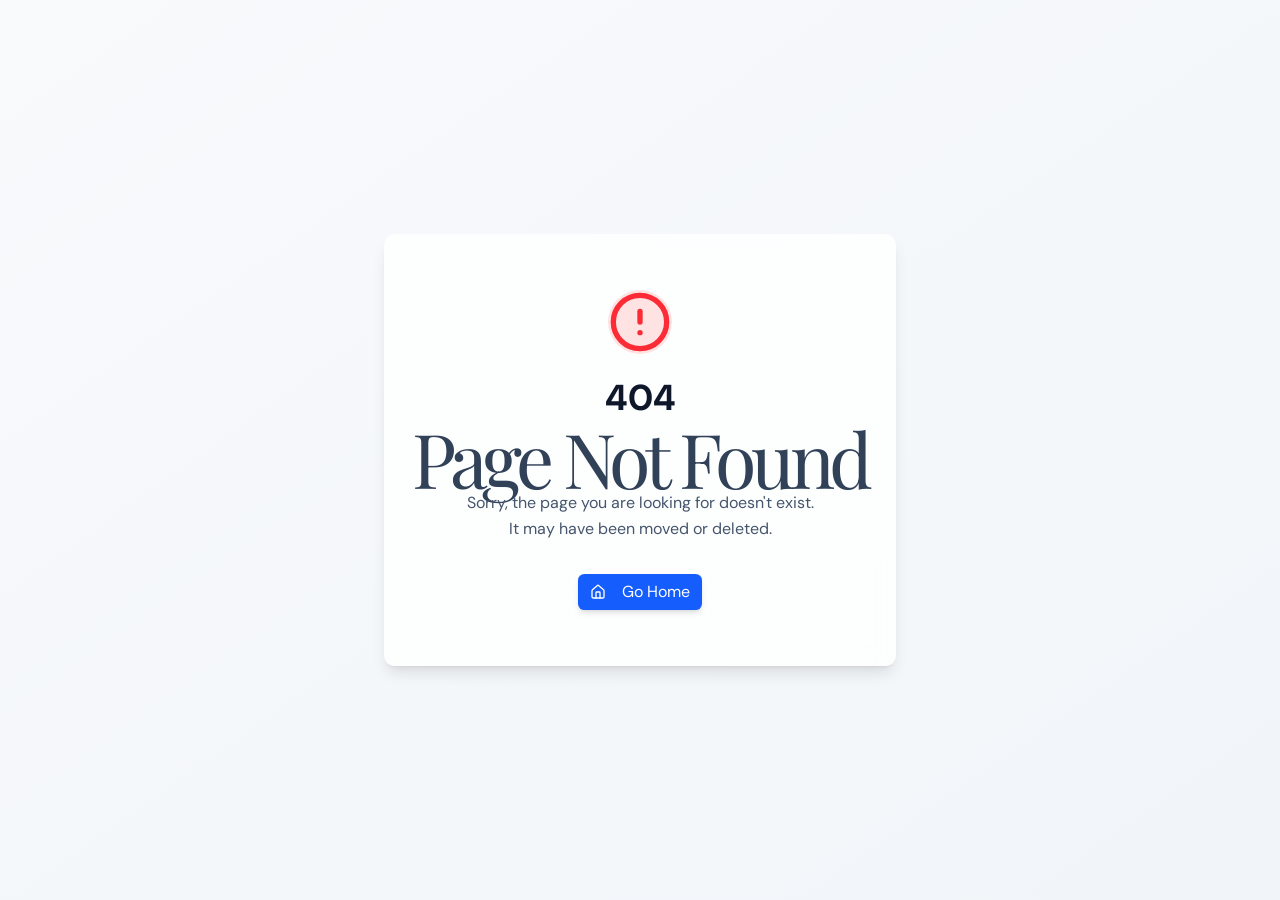
==== portfolio.html @ 012b9598 "Add files via upload" ====
<!doctype html>
<html lang="pl">
  <head>
    <meta charset="UTF-8" />
    <meta name="viewport" content="width=device-width, initial-scale=1.0, maximum-scale=1" />
    <meta name="theme-color" content="#241c25" />
    <meta name="description" content="Karolina Ceglarek — florystyka ślubna i wedding planning." />
    <title>Karolina Ceglarek — Florystyka &amp; Wedding Planning</title>
    <link rel="stylesheet" href="style.css" />
  </head>
  <body>
    <div id="root"></div>
    <script src="app.js"></script>
  </body>
</html>
---- style.css ----
@import"https://fonts.googleapis.com/css2?family=DM+Mono:wght@400;500&family=DM+Sans:opsz,wght@9..40,400;9..40,500;9..40,600&family=Inter:wght@300;400;500;600;700;800&family=Playfair+Display:ital,wght@0,400;0,500;0,600;1,400;1,500&display=swap";@layer components;/*! tailwindcss v4.1.14 | MIT License | https://tailwindcss.com */@layer properties{@supports (((-webkit-hyphens:none)) and (not (margin-trim:inline))) or ((-moz-orient:inline) and (not (color:rgb(from red r g b)))){*,:before,:after,::backdrop{--tw-translate-x:0;--tw-translate-y:0;--tw-translate-z:0;--tw-rotate-x:initial;--tw-rotate-y:initial;--tw-rotate-z:initial;--tw-skew-x:initial;--tw-skew-y:initial;--tw-border-style:solid;--tw-gradient-position:initial;--tw-gradient-from:#0000;--tw-gradient-via:#0000;--tw-gradient-to:#0000;--tw-gradient-stops:initial;--tw-gradient-via-stops:initial;--tw-gradient-from-position:0%;--tw-gradient-via-position:50%;--tw-gradient-to-position:100%;--tw-leading:initial;--tw-font-weight:initial;--tw-tracking:initial;--tw-ordinal:initial;--tw-slashed-zero:initial;--tw-numeric-figure:initial;--tw-numeric-spacing:initial;--tw-numeric-fraction:initial;--tw-shadow:0 0 #0000;--tw-shadow-color:initial;--tw-shadow-alpha:100%;--tw-inset-shadow:0 0 #0000;--tw-inset-shadow-color:initial;--tw-inset-shadow-alpha:100%;--tw-ring-color:initial;--tw-ring-shadow:0 0 #0000;--tw-inset-ring-color:initial;--tw-inset-ring-shadow:0 0 #0000;--tw-ring-inset:initial;--tw-ring-offset-width:0px;--tw-ring-offset-color:#fff;--tw-ring-offset-shadow:0 0 #0000;--tw-outline-style:solid;--tw-backdrop-blur:initial;--tw-backdrop-brightness:initial;--tw-backdrop-contrast:initial;--tw-backdrop-grayscale:initial;--tw-backdrop-hue-rotate:initial;--tw-backdrop-invert:initial;--tw-backdrop-opacity:initial;--tw-backdrop-saturate:initial;--tw-backdrop-sepia:initial;--tw-duration:initial;--tw-ease:initial;--tw-content:"";--tw-animation-delay:0s;--tw-animation-direction:normal;--tw-animation-duration:initial;--tw-animation-fill-mode:none;--tw-animation-iteration-count:1;--tw-enter-blur:0;--tw-enter-opacity:1;--tw-enter-rotate:0;--tw-enter-scale:1;--tw-enter-translate-x:0;--tw-enter-translate-y:0;--tw-exit-blur:0;--tw-exit-opacity:1;--tw-exit-rotate:0;--tw-exit-scale:1;--tw-exit-translate-x:0;--tw-exit-translate-y:0}}}@layer theme{:root,:host{--font-sans:ui-sans-serif,system-ui,sans-serif,"Apple Color Emoji","Segoe UI Emoji","Segoe UI Symbol","Noto Color Emoji";--font-mono:ui-monospace,SFMono-Regular,Menlo,Monaco,Consolas,"Liberation Mono","Courier New",monospace;--color-red-100:oklch(93.6% .032 17.717);--color-red-500:oklch(63.7% .237 25.331);--color-blue-600:oklch(54.6% .245 262.881);--color-blue-700:oklch(48.8% .243 264.376);--color-slate-50:oklch(98.4% .003 247.858);--color-slate-100:oklch(96.8% .007 247.896);--color-slate-600:oklch(44.6% .043 257.281);--color-slate-700:oklch(37.2% .044 257.287);--color-slate-900:oklch(20.8% .042 265.755);--color-black:#000;--color-white:#fff;--spacing:.25rem;--container-sm:24rem;--container-lg:32rem;--container-2xl:42rem;--text-xs:.75rem;--text-xs--line-height:calc(1/.75);--text-sm:.875rem;--text-sm--line-height:calc(1.25/.875);--text-base:1rem;--text-base--line-height: 1.5 ;--text-lg:1.125rem;--text-lg--line-height:calc(1.75/1.125);--text-xl:1.25rem;--text-xl--line-height:calc(1.75/1.25);--text-4xl:2.25rem;--text-4xl--line-height:calc(2.5/2.25);--font-weight-normal:400;--font-weight-medium:500;--font-weight-semibold:600;--font-weight-bold:700;--tracking-tight:-.025em;--tracking-widest:.1em;--leading-snug:1.375;--leading-normal:1.5;--leading-relaxed:1.625;--radius-xs:.125rem;--ease-in-out:cubic-bezier(.4,0,.2,1);--animate-spin:spin 1s linear infinite;--animate-pulse:pulse 2s cubic-bezier(.4,0,.6,1)infinite;--blur-sm:8px;--blur-2xl:40px;--aspect-video:16/9;--default-transition-duration:.15s;--default-transition-timing-function:cubic-bezier(.4,0,.2,1);--default-font-family:var(--font-sans);--default-mono-font-family:var(--font-mono);--color-border:var(--border)}}@layer base{*,:after,:before,::backdrop{box-sizing:border-box;border:0 solid;margin:0;padding:0}::file-selector-button{box-sizing:border-box;border:0 solid;margin:0;padding:0}html,:host{-webkit-text-size-adjust:100%;tab-size:4;line-height:1.5;font-family:var(--default-font-family,ui-sans-serif,system-ui,sans-serif,"Apple Color Emoji","Segoe UI Emoji","Segoe UI Symbol","Noto Color Emoji");font-feature-settings:var(--default-font-feature-settings,normal);font-variation-settings:var(--default-font-variation-settings,normal);-webkit-tap-highlight-color:transparent}hr{height:0;color:inherit;border-top-width:1px}abbr:where([title]){-webkit-text-decoration:underline dotted;text-decoration:underline dotted}h1,h2,h3,h4,h5,h6{font-size:inherit;font-weight:inherit}a{color:inherit;-webkit-text-decoration:inherit;text-decoration:inherit}b,strong{font-weight:bolder}code,kbd,samp,pre{font-family:var(--default-mono-font-family,ui-monospace,SFMono-Regular,Menlo,Monaco,Consolas,"Liberation Mono","Courier New",monospace);font-feature-settings:var(--default-mono-font-feature-settings,normal);font-variation-settings:var(--default-mono-font-variation-settings,normal);font-size:1em}small{font-size:80%}sub,sup{vertical-align:baseline;font-size:75%;line-height:0;position:relative}sub{bottom:-.25em}sup{top:-.5em}table{text-indent:0;border-color:inherit;border-collapse:collapse}:-moz-focusring{outline:auto}progress{vertical-align:baseline}summary{display:list-item}ol,ul,menu{list-style:none}img,svg,video,canvas,audio,iframe,embed,object{vertical-align:middle;display:block}img,video{max-width:100%;height:auto}button,input,select,optgroup,textarea{font:inherit;font-feature-settings:inherit;font-variation-settings:inherit;letter-spacing:inherit;color:inherit;opacity:1;background-color:#0000;border-radius:0}::file-selector-button{font:inherit;font-feature-settings:inherit;font-variation-settings:inherit;letter-spacing:inherit;color:inherit;opacity:1;background-color:#0000;border-radius:0}:where(select:is([multiple],[size])) optgroup{font-weight:bolder}:where(select:is([multiple],[size])) optgroup option{padding-inline-start:20px}::file-selector-button{margin-inline-end:4px}::placeholder{opacity:1}@supports (not ((-webkit-appearance:-apple-pay-button))) or (contain-intrinsic-size:1px){::placeholder{color:currentColor}@supports (color:color-mix(in lab,red,red)){::placeholder{color:color-mix(in oklab,currentcolor 50%,transparent)}}}textarea{resize:vertical}::-webkit-search-decoration{-webkit-appearance:none}::-webkit-date-and-time-value{min-height:1lh;text-align:inherit}::-webkit-datetime-edit{display:inline-flex}::-webkit-datetime-edit-fields-wrapper{padding:0}::-webkit-datetime-edit{padding-block:0}::-webkit-datetime-edit-year-field{padding-block:0}::-webkit-datetime-edit-month-field{padding-block:0}::-webkit-datetime-edit-day-field{padding-block:0}::-webkit-datetime-edit-hour-field{padding-block:0}::-webkit-datetime-edit-minute-field{padding-block:0}::-webkit-datetime-edit-second-field{padding-block:0}::-webkit-datetime-edit-millisecond-field{padding-block:0}::-webkit-datetime-edit-meridiem-field{padding-block:0}::-webkit-calendar-picker-indicator{line-height:1}:-moz-ui-invalid{box-shadow:none}button,input:where([type=button],[type=reset],[type=submit]){appearance:button}::file-selector-button{appearance:button}::-webkit-inner-spin-button{height:auto}::-webkit-outer-spin-button{height:auto}[hidden]:where(:not([hidden=until-found])){display:none!important}}@layer utilities{.\@container\/card-header{container:card-header/inline-size}.\@container\/field-group{container:field-group/inline-size}.pointer-events-none{pointer-events:none}.invisible{visibility:hidden}.visible{visibility:visible}.sr-only{clip-path:inset(50%);white-space:nowrap;border-width:0;width:1px;height:1px;margin:-1px;padding:0;position:absolute;overflow:hidden}.absolute{position:absolute}.fixed{position:fixed}.relative{position:relative}.static{position:static}.inset-0{inset:calc(var(--spacing)*0)}.inset-x-0{inset-inline:calc(var(--spacing)*0)}.inset-y-0{inset-block:calc(var(--spacing)*0)}.-top-12{top:calc(var(--spacing)*-12)}.top-0{top:calc(var(--spacing)*0)}.top-1\.5{top:calc(var(--spacing)*1.5)}.top-1\/2{top:50%}.top-3\.5{top:calc(var(--spacing)*3.5)}.top-4{top:calc(var(--spacing)*4)}.top-\[1px\]{top:1px}.top-\[50\%\]{top:50%}.top-\[60\%\]{top:60%}.top-full{top:100%}.-right-12{right:calc(var(--spacing)*-12)}.right-0{right:calc(var(--spacing)*0)}.right-1{right:calc(var(--spacing)*1)}.right-2{right:calc(var(--spacing)*2)}.right-3{right:calc(var(--spacing)*3)}.right-4{right:calc(var(--spacing)*4)}.-bottom-12{bottom:calc(var(--spacing)*-12)}.bottom-0{bottom:calc(var(--spacing)*0)}.-left-12{left:calc(var(--spacing)*-12)}.left-0{left:calc(var(--spacing)*0)}.left-1\/2{left:50%}.left-2{left:calc(var(--spacing)*2)}.left-\[50\%\]{left:50%}.isolate{isolation:isolate}.z-10{z-index:10}.z-20{z-index:20}.z-50{z-index:50}.z-\[1\]{z-index:1}.order-first{order:-9999}.order-last{order:9999}.col-start-2{grid-column-start:2}.row-span-2{grid-row:span 2/span 2}.row-start-1{grid-row-start:1}.container{width:100%}@media (min-width:40rem){.container{max-width:40rem}}@media (min-width:48rem){.container{max-width:48rem}}@media (min-width:64rem){.container{max-width:64rem}}@media (min-width:80rem){.container{max-width:80rem}}@media (min-width:96rem){.container{max-width:96rem}}.\!m-0{margin:calc(var(--spacing)*0)!important}.-mx-1{margin-inline:calc(var(--spacing)*-1)}.mx-2{margin-inline:calc(var(--spacing)*2)}.mx-3\.5{margin-inline:calc(var(--spacing)*3.5)}.mx-4{margin-inline:calc(var(--spacing)*4)}.mx-auto{margin-inline:auto}.-my-2{margin-block:calc(var(--spacing)*-2)}.my-0{margin-block:calc(var(--spacing)*0)}.my-0\.5{margin-block:calc(var(--spacing)*.5)}.my-1{margin-block:calc(var(--spacing)*1)}.-mt-4{margin-top:calc(var(--spacing)*-4)}.mt-1\.5{margin-top:calc(var(--spacing)*1.5)}.mt-2{margin-top:calc(var(--spacing)*2)}.mt-4{margin-top:calc(var(--spacing)*4)}.mt-auto{margin-top:auto}.mr-2{margin-right:calc(var(--spacing)*2)}.mb-2{margin-bottom:calc(var(--spacing)*2)}.mb-3{margin-bottom:calc(var(--spacing)*3)}.mb-4{margin-bottom:calc(var(--spacing)*4)}.mb-6{margin-bottom:calc(var(--spacing)*6)}.mb-8{margin-bottom:calc(var(--spacing)*8)}.-ml-4{margin-left:calc(var(--spacing)*-4)}.ml-1{margin-left:calc(var(--spacing)*1)}.ml-4{margin-left:calc(var(--spacing)*4)}.ml-auto{margin-left:auto}.line-clamp-1{-webkit-line-clamp:1;-webkit-box-orient:vertical;display:-webkit-box;overflow:hidden}.line-clamp-2{-webkit-line-clamp:2;-webkit-box-orient:vertical;display:-webkit-box;overflow:hidden}.block{display:block}.flex{display:flex}.grid{display:grid}.hidden{display:none}.inline-flex{display:inline-flex}.table{display:table}.table-caption{display:table-caption}.table-cell{display:table-cell}.table-row{display:table-row}.field-sizing-content{field-sizing:content}.aspect-square{aspect-ratio:1}.aspect-video{aspect-ratio:var(--aspect-video)}.size-\(--cell-size\){width:var(--cell-size);height:var(--cell-size)}.size-2{width:calc(var(--spacing)*2);height:calc(var(--spacing)*2)}.size-2\.5{width:calc(var(--spacing)*2.5);height:calc(var(--spacing)*2.5)}.size-3{width:calc(var(--spacing)*3);height:calc(var(--spacing)*3)}.size-3\.5{width:calc(var(--spacing)*3.5);height:calc(var(--spacing)*3.5)}.size-4{width:calc(var(--spacing)*4);height:calc(var(--spacing)*4)}.size-6{width:calc(var(--spacing)*6);height:calc(var(--spacing)*6)}.size-7{width:calc(var(--spacing)*7);height:calc(var(--spacing)*7)}.size-8{width:calc(var(--spacing)*8);height:calc(var(--spacing)*8)}.size-9{width:calc(var(--spacing)*9);height:calc(var(--spacing)*9)}.size-10{width:calc(var(--spacing)*10);height:calc(var(--spacing)*10)}.size-auto{width:auto;height:auto}.size-full{width:100%;height:100%}.h-\(--cell-size\){height:var(--cell-size)}.h-1\.5{height:calc(var(--spacing)*1.5)}.h-2{height:calc(var(--spacing)*2)}.h-2\.5{height:calc(var(--spacing)*2.5)}.h-4{height:calc(var(--spacing)*4)}.h-5{height:calc(var(--spacing)*5)}.h-6{height:calc(var(--spacing)*6)}.h-7{height:calc(var(--spacing)*7)}.h-8{height:calc(var(--spacing)*8)}.h-9{height:calc(var(--spacing)*9)}.h-10{height:calc(var(--spacing)*10)}.h-12{height:calc(var(--spacing)*12)}.h-16{height:calc(var(--spacing)*16)}.h-\[1\.15rem\]{height:1.15rem}.h-\[500px\]{height:500px}.h-\[calc\(100\%-1px\)\]{height:calc(100% - 1px)}.h-\[var\(--radix-navigation-menu-viewport-height\)\]{height:var(--radix-navigation-menu-viewport-height)}.h-\[var\(--radix-select-trigger-height\)\]{height:var(--radix-select-trigger-height)}.h-auto{height:auto}.h-full{height:100%}.h-px{height:1px}.h-svh{height:100svh}.max-h-\(--radix-context-menu-content-available-height\){max-height:var(--radix-context-menu-content-available-height)}.max-h-\(--radix-dropdown-menu-content-available-height\){max-height:var(--radix-dropdown-menu-content-available-height)}.max-h-\(--radix-select-content-available-height\){max-height:var(--radix-select-content-available-height)}.max-h-\[300px\]{max-height:300px}.min-h-0{min-height:calc(var(--spacing)*0)}.min-h-4{min-height:calc(var(--spacing)*4)}.min-h-16{min-height:calc(var(--spacing)*16)}.min-h-screen{min-height:100vh}.min-h-svh{min-height:100svh}.w-\(--cell-size\){width:var(--cell-size)}.w-\(--sidebar-width\){width:var(--sidebar-width)}.w-0{width:calc(var(--spacing)*0)}.w-1{width:calc(var(--spacing)*1)}.w-2{width:calc(var(--spacing)*2)}.w-2\.5{width:calc(var(--spacing)*2.5)}.w-3{width:calc(var(--spacing)*3)}.w-3\/4{width:75%}.w-4{width:calc(var(--spacing)*4)}.w-5{width:calc(var(--spacing)*5)}.w-8{width:calc(var(--spacing)*8)}.w-9{width:calc(var(--spacing)*9)}.w-10{width:calc(var(--spacing)*10)}.w-16{width:calc(var(--spacing)*16)}.w-64{width:calc(var(--spacing)*64)}.w-72{width:calc(var(--spacing)*72)}.w-\[100px\]{width:100px}.w-\[400px\]{width:400px}.w-auto{width:auto}.w-fit{width:fit-content}.w-full{width:100%}.w-max{width:max-content}.w-px{width:1px}.max-w-\(--skeleton-width\){max-width:var(--skeleton-width)}.max-w-2xl{max-width:var(--container-2xl)}.max-w-\[calc\(100\%-2rem\)\]{max-width:calc(100% - 2rem)}.max-w-lg{max-width:var(--container-lg)}.max-w-max{max-width:max-content}.max-w-sm{max-width:var(--container-sm)}.min-w-\(--cell-size\){min-width:var(--cell-size)}.min-w-0{min-width:calc(var(--spacing)*0)}.min-w-5{min-width:calc(var(--spacing)*5)}.min-w-8{min-width:calc(var(--spacing)*8)}.min-w-9{min-width:calc(var(--spacing)*9)}.min-w-10{min-width:calc(var(--spacing)*10)}.min-w-\[8rem\]{min-width:8rem}.min-w-\[12rem\]{min-width:12rem}.min-w-\[var\(--radix-select-trigger-width\)\]{min-width:var(--radix-select-trigger-width)}.flex-1{flex:1}.flex-shrink-0,.shrink-0{flex-shrink:0}.grow{flex-grow:1}.grow-0{flex-grow:0}.basis-full{flex-basis:100%}.caption-bottom{caption-side:bottom}.border-collapse{border-collapse:collapse}.origin-\(--radix-context-menu-content-transform-origin\){transform-origin:var(--radix-context-menu-content-transform-origin)}.origin-\(--radix-dropdown-menu-content-transform-origin\){transform-origin:var(--radix-dropdown-menu-content-transform-origin)}.origin-\(--radix-hover-card-content-transform-origin\){transform-origin:var(--radix-hover-card-content-transform-origin)}.origin-\(--radix-menubar-content-transform-origin\){transform-origin:var(--radix-menubar-content-transform-origin)}.origin-\(--radix-popover-content-transform-origin\){transform-origin:var(--radix-popover-content-transform-origin)}.origin-\(--radix-select-content-transform-origin\){transform-origin:var(--radix-select-content-transform-origin)}.origin-\(--radix-tooltip-content-transform-origin\){transform-origin:var(--radix-tooltip-content-transform-origin)}.-translate-x-1\/2{--tw-translate-x: -50% ;translate:var(--tw-translate-x)var(--tw-translate-y)}.-translate-x-px{--tw-translate-x:-1px;translate:var(--tw-translate-x)var(--tw-translate-y)}.translate-x-\[-50\%\]{--tw-translate-x:-50%;translate:var(--tw-translate-x)var(--tw-translate-y)}.translate-x-px{--tw-translate-x:1px;translate:var(--tw-translate-x)var(--tw-translate-y)}.-translate-y-1\/2{--tw-translate-y: -50% ;translate:var(--tw-translate-x)var(--tw-translate-y)}.translate-y-0\.5{--tw-translate-y:calc(var(--spacing)*.5);translate:var(--tw-translate-x)var(--tw-translate-y)}.translate-y-\[-50\%\]{--tw-translate-y:-50%;translate:var(--tw-translate-x)var(--tw-translate-y)}.translate-y-\[calc\(-50\%_-_2px\)\]{--tw-translate-y: calc(-50% - 2px) ;translate:var(--tw-translate-x)var(--tw-translate-y)}.rotate-45{rotate:45deg}.rotate-90{rotate:90deg}.transform{transform:var(--tw-rotate-x,)var(--tw-rotate-y,)var(--tw-rotate-z,)var(--tw-skew-x,)var(--tw-skew-y,)}.animate-caret-blink{animation:1.25s ease-out infinite caret-blink}.animate-in{animation:enter var(--tw-animation-duration,var(--tw-duration,.15s))var(--tw-ease,ease)var(--tw-animation-delay,0s)var(--tw-animation-iteration-count,1)var(--tw-animation-direction,normal)var(--tw-animation-fill-mode,none)}.animate-pulse{animation:var(--animate-pulse)}.animate-spin{animation:var(--animate-spin)}.cursor-default{cursor:default}.cursor-pointer{cursor:pointer}.cursor-text{cursor:text}.touch-none{touch-action:none}.resize-none{resize:none}.scroll-my-1{scroll-margin-block:calc(var(--spacing)*1)}.scroll-py-1{scroll-padding-block:calc(var(--spacing)*1)}.list-disc{list-style-type:disc}.list-none{list-style-type:none}.auto-rows-min{grid-auto-rows:min-content}.grid-cols-\[0_1fr\]{grid-template-columns:0 1fr}.grid-rows-\[auto_auto\]{grid-template-rows:auto auto}.flex-col{flex-direction:column}.flex-col-reverse{flex-direction:column-reverse}.flex-row{flex-direction:row}.flex-wrap{flex-wrap:wrap}.items-center{align-items:center}.items-end{align-items:flex-end}.items-start{align-items:flex-start}.items-stretch{align-items:stretch}.justify-between{justify-content:space-between}.justify-center{justify-content:center}.justify-start{justify-content:flex-start}.justify-items-start{justify-items:start}.gap-0{gap:calc(var(--spacing)*0)}.gap-0\.5{gap:calc(var(--spacing)*.5)}.gap-1{gap:calc(var(--spacing)*1)}.gap-1\.5{gap:calc(var(--spacing)*1.5)}.gap-2{gap:calc(var(--spacing)*2)}.gap-2\.5{gap:calc(var(--spacing)*2.5)}.gap-3{gap:calc(var(--spacing)*3)}.gap-4{gap:calc(var(--spacing)*4)}.gap-6{gap:calc(var(--spacing)*6)}.gap-7{gap:calc(var(--spacing)*7)}.gap-y-0\.5{row-gap:calc(var(--spacing)*.5)}.self-start{align-self:flex-start}.self-stretch{align-self:stretch}.justify-self-end{justify-self:flex-end}.truncate{text-overflow:ellipsis;white-space:nowrap;overflow:hidden}.overflow-auto{overflow:auto}.overflow-hidden{overflow:hidden}.overflow-x-auto{overflow-x:auto}.overflow-x-hidden{overflow-x:hidden}.overflow-y-auto{overflow-y:auto}.rounded{border-radius:.25rem}.rounded-\[2px\]{border-radius:2px}.rounded-\[4px\]{border-radius:4px}.rounded-\[10px\]{border-radius:10px}.rounded-\[20px\]{border-radius:20px}.rounded-\[calc\(var\(--radius\)-5px\)\]{border-radius:calc(var(--radius) - 5px)}.rounded-\[inherit\]{border-radius:inherit}.rounded-full{border-radius:3.40282e38px}.rounded-lg{border-radius:var(--radius)}.rounded-md{border-radius:calc(var(--radius) - 2px)}.rounded-none{border-radius:0}.rounded-sm{border-radius:calc(var(--radius) - 4px)}.rounded-xl{border-radius:calc(var(--radius) + 4px)}.rounded-xs{border-radius:var(--radius-xs)}.rounded-l-md{border-top-left-radius:calc(var(--radius) - 2px);border-bottom-left-radius:calc(var(--radius) - 2px)}.rounded-tl-sm{border-top-left-radius:calc(var(--radius) - 4px)}.rounded-r-md{border-top-right-radius:calc(var(--radius) - 2px);border-bottom-right-radius:calc(var(--radius) - 2px)}.border{border-style:var(--tw-border-style);border-width:1px}.border-0{border-style:var(--tw-border-style);border-width:0}.border-\[1\.5px\]{border-style:var(--tw-border-style);border-width:1.5px}.border-y{border-block-style:var(--tw-border-style);border-block-width:1px}.border-t{border-top-style:var(--tw-border-style);border-top-width:1px}.border-r{border-right-style:var(--tw-border-style);border-right-width:1px}.border-b{border-bottom-style:var(--tw-border-style);border-bottom-width:1px}.border-l{border-left-style:var(--tw-border-style);border-left-width:1px}.border-dashed{--tw-border-style:dashed;border-style:dashed}.border-\(--color-border\){border-color:var(--color-border)}.border-\[rgba\(0\,0\,0\,0\.08\)\]{border-color:#00000014}.border-border,.border-border\/50{border-color:var(--border)}@supports (color:color-mix(in lab,red,red)){.border-border\/50{border-color:color-mix(in oklab,var(--border)50%,transparent)}}.border-input{border-color:var(--input)}.border-primary{border-color:var(--primary)}.border-transparent{border-color:#0000}.border-t-transparent{border-top-color:#0000}.border-l-transparent{border-left-color:#0000}.bg-\(--color-bg\){background-color:var(--color-bg)}.bg-\[\#1a1a19\]{background-color:#1a1a19}.bg-\[\#f8f8f7\]{background-color:#f8f8f7}.bg-accent{background-color:var(--accent)}.bg-background{background-color:var(--background)}.bg-black\/50{background-color:#00000080}@supports (color:color-mix(in lab,red,red)){.bg-black\/50{background-color:color-mix(in oklab,var(--color-black)50%,transparent)}}.bg-blue-600{background-color:var(--color-blue-600)}.bg-border{background-color:var(--border)}.bg-card{background-color:var(--card)}.bg-destructive{background-color:var(--destructive)}.bg-foreground{background-color:var(--foreground)}.bg-input{background-color:var(--input)}.bg-muted,.bg-muted\/50{background-color:var(--muted)}@supports (color:color-mix(in lab,red,red)){.bg-muted\/50{background-color:color-mix(in oklab,var(--muted)50%,transparent)}}.bg-popover{background-color:var(--popover)}.bg-primary,.bg-primary\/20{background-color:var(--primary)}@supports (color:color-mix(in lab,red,red)){.bg-primary\/20{background-color:color-mix(in oklab,var(--primary)20%,transparent)}}.bg-red-100{background-color:var(--color-red-100)}.bg-secondary{background-color:var(--secondary)}.bg-transparent{background-color:#0000}.bg-white{background-color:var(--color-white)}.bg-white\/80{background-color:#fffc}@supports (color:color-mix(in lab,red,red)){.bg-white\/80{background-color:color-mix(in oklab,var(--color-white)80%,transparent)}}.bg-gradient-to-br{--tw-gradient-position:to bottom right in oklab;background-image:linear-gradient(var(--tw-gradient-stops))}.from-slate-50{--tw-gradient-from:var(--color-slate-50);--tw-gradient-stops:var(--tw-gradient-via-stops,var(--tw-gradient-position),var(--tw-gradient-from)var(--tw-gradient-from-position),var(--tw-gradient-to)var(--tw-gradient-to-position))}.to-slate-100{--tw-gradient-to:var(--color-slate-100);--tw-gradient-stops:var(--tw-gradient-via-stops,var(--tw-gradient-position),var(--tw-gradient-from)var(--tw-gradient-from-position),var(--tw-gradient-to)var(--tw-gradient-to-position))}.fill-current{fill:currentColor}.fill-foreground{fill:var(--foreground)}.fill-primary{fill:var(--primary)}.p-0{padding:calc(var(--spacing)*0)}.p-1{padding:calc(var(--spacing)*1)}.p-2{padding:calc(var(--spacing)*2)}.p-3{padding:calc(var(--spacing)*3)}.p-4{padding:calc(var(--spacing)*4)}.p-5{padding:calc(var(--spacing)*5)}.p-6{padding:calc(var(--spacing)*6)}.p-8{padding:calc(var(--spacing)*8)}.p-\[3px\]{padding:3px}.p-px{padding:1px}.px-\(--cell-size\){padding-inline:var(--cell-size)}.px-1{padding-inline:calc(var(--spacing)*1)}.px-1\.5{padding-inline:calc(var(--spacing)*1.5)}.px-2{padding-inline:calc(var(--spacing)*2)}.px-2\.5{padding-inline:calc(var(--spacing)*2.5)}.px-3{padding-inline:calc(var(--spacing)*3)}.px-4{padding-inline:calc(var(--spacing)*4)}.px-5{padding-inline:calc(var(--spacing)*5)}.px-6{padding-inline:calc(var(--spacing)*6)}.py-0\.5{padding-block:calc(var(--spacing)*.5)}.py-1{padding-block:calc(var(--spacing)*1)}.py-1\.5{padding-block:calc(var(--spacing)*1.5)}.py-2{padding-block:calc(var(--spacing)*2)}.py-2\.5{padding-block:calc(var(--spacing)*2.5)}.py-3{padding-block:calc(var(--spacing)*3)}.py-4{padding-block:calc(var(--spacing)*4)}.py-5{padding-block:calc(var(--spacing)*5)}.py-6{padding-block:calc(var(--spacing)*6)}.pt-0{padding-top:calc(var(--spacing)*0)}.pt-3{padding-top:calc(var(--spacing)*3)}.pt-4{padding-top:calc(var(--spacing)*4)}.pt-8{padding-top:calc(var(--spacing)*8)}.pt-12{padding-top:calc(var(--spacing)*12)}.pr-1{padding-right:calc(var(--spacing)*1)}.pr-2{padding-right:calc(var(--spacing)*2)}.pr-2\.5{padding-right:calc(var(--spacing)*2.5)}.pr-3{padding-right:calc(var(--spacing)*3)}.pr-8{padding-right:calc(var(--spacing)*8)}.pb-3{padding-bottom:calc(var(--spacing)*3)}.pb-4{padding-bottom:calc(var(--spacing)*4)}.pb-8{padding-bottom:calc(var(--spacing)*8)}.pl-2{padding-left:calc(var(--spacing)*2)}.pl-3{padding-left:calc(var(--spacing)*3)}.pl-4{padding-left:calc(var(--spacing)*4)}.pl-8{padding-left:calc(var(--spacing)*8)}.text-center{text-align:center}.text-left{text-align:left}.align-middle{vertical-align:middle}.font-mono{font-family:var(--font-mono)}.font-sans{font-family:var(--font-sans)}.text-4xl{font-size:var(--text-4xl);line-height:var(--tw-leading,var(--text-4xl--line-height))}.text-base{font-size:var(--text-base);line-height:var(--tw-leading,var(--text-base--line-height))}.text-lg{font-size:var(--text-lg);line-height:var(--tw-leading,var(--text-lg--line-height))}.text-sm{font-size:var(--text-sm);line-height:var(--tw-leading,var(--text-sm--line-height))}.text-sm\/relaxed{font-size:var(--text-sm);line-height:var(--leading-relaxed)}.text-xl{font-size:var(--text-xl);line-height:var(--tw-leading,var(--text-xl--line-height))}.text-xs{font-size:var(--text-xs);line-height:var(--tw-leading,var(--text-xs--line-height))}.text-\[0\.8rem\]{font-size:.8rem}.leading-5{--tw-leading:calc(var(--spacing)*5);line-height:calc(var(--spacing)*5)}.leading-\[26px\]{--tw-leading:26px;line-height:26px}.leading-none{--tw-leading:1;line-height:1}.leading-normal{--tw-leading:var(--leading-normal);line-height:var(--leading-normal)}.leading-relaxed{--tw-leading:var(--leading-relaxed);line-height:var(--leading-relaxed)}.leading-snug{--tw-leading:var(--leading-snug);line-height:var(--leading-snug)}.font-bold{--tw-font-weight:var(--font-weight-bold);font-weight:var(--font-weight-bold)}.font-medium{--tw-font-weight:var(--font-weight-medium);font-weight:var(--font-weight-medium)}.font-normal{--tw-font-weight:var(--font-weight-normal);font-weight:var(--font-weight-normal)}.font-semibold{--tw-font-weight:var(--font-weight-semibold);font-weight:var(--font-weight-semibold)}.tracking-\[-0\.44px\]{--tw-tracking:-.44px;letter-spacing:-.44px}.tracking-\[-0\.154px\]{--tw-tracking:-.154px;letter-spacing:-.154px}.tracking-tight{--tw-tracking:var(--tracking-tight);letter-spacing:var(--tracking-tight)}.tracking-widest{--tw-tracking:var(--tracking-widest);letter-spacing:var(--tracking-widest)}.text-balance{text-wrap:balance}.break-words{overflow-wrap:break-word}.whitespace-break-spaces{white-space:break-spaces}.whitespace-nowrap{white-space:nowrap}.text-\[\#34322d\]{color:#34322d}.text-\[\#858481\]{color:#858481}.text-accent-foreground{color:var(--accent-foreground)}.text-background{color:var(--background)}.text-card-foreground{color:var(--card-foreground)}.text-current{color:currentColor}.text-destructive{color:var(--destructive)}.text-foreground{color:var(--foreground)}.text-muted-foreground{color:var(--muted-foreground)}.text-popover-foreground{color:var(--popover-foreground)}.text-primary{color:var(--primary)}.text-primary-foreground{color:var(--primary-foreground)}.text-red-500{color:var(--color-red-500)}.text-secondary-foreground{color:var(--secondary-foreground)}.text-slate-600{color:var(--color-slate-600)}.text-slate-700{color:var(--color-slate-700)}.text-slate-900{color:var(--color-slate-900)}.text-white{color:var(--color-white)}.tabular-nums{--tw-numeric-spacing:tabular-nums;font-variant-numeric:var(--tw-ordinal,)var(--tw-slashed-zero,)var(--tw-numeric-figure,)var(--tw-numeric-spacing,)var(--tw-numeric-fraction,)}.underline-offset-4{text-underline-offset:4px}.opacity-0{opacity:0}.opacity-50{opacity:.5}.opacity-70{opacity:.7}.shadow{--tw-shadow:0 1px 3px 0 var(--tw-shadow-color,#0000001a),0 1px 2px -1px var(--tw-shadow-color,#0000001a);box-shadow:var(--tw-inset-shadow),var(--tw-inset-ring-shadow),var(--tw-ring-offset-shadow),var(--tw-ring-shadow),var(--tw-shadow)}.shadow-\[0_0_0_1px_hsl\(var\(--sidebar-border\)\)\]{--tw-shadow:0 0 0 1px var(--tw-shadow-color,hsl(var(--sidebar-border)));box-shadow:var(--tw-inset-shadow),var(--tw-inset-ring-shadow),var(--tw-ring-offset-shadow),var(--tw-ring-shadow),var(--tw-shadow)}.shadow-\[0px_4px_11px_0px_rgba\(0\,0\,0\,0\.08\)\]{--tw-shadow:0px 4px 11px 0px var(--tw-shadow-color,#00000014);box-shadow:var(--tw-inset-shadow),var(--tw-inset-ring-shadow),var(--tw-ring-offset-shadow),var(--tw-ring-shadow),var(--tw-shadow)}.shadow-lg{--tw-shadow:0 10px 15px -3px var(--tw-shadow-color,#0000001a),0 4px 6px -4px var(--tw-shadow-color,#0000001a);box-shadow:var(--tw-inset-shadow),var(--tw-inset-ring-shadow),var(--tw-ring-offset-shadow),var(--tw-ring-shadow),var(--tw-shadow)}.shadow-md{--tw-shadow:0 4px 6px -1px var(--tw-shadow-color,#0000001a),0 2px 4px -2px var(--tw-shadow-color,#0000001a);box-shadow:var(--tw-inset-shadow),var(--tw-inset-ring-shadow),var(--tw-ring-offset-shadow),var(--tw-ring-shadow),var(--tw-shadow)}.shadow-none{--tw-shadow:0 0 #0000;box-shadow:var(--tw-inset-shadow),var(--tw-inset-ring-shadow),var(--tw-ring-offset-shadow),var(--tw-ring-shadow),var(--tw-shadow)}.shadow-sm{--tw-shadow:0 1px 3px 0 var(--tw-shadow-color,#0000001a),0 1px 2px -1px var(--tw-shadow-color,#0000001a);box-shadow:var(--tw-inset-shadow),var(--tw-inset-ring-shadow),var(--tw-ring-offset-shadow),var(--tw-ring-shadow),var(--tw-shadow)}.shadow-xl{--tw-shadow:0 20px 25px -5px var(--tw-shadow-color,#0000001a),0 8px 10px -6px var(--tw-shadow-color,#0000001a);box-shadow:var(--tw-inset-shadow),var(--tw-inset-ring-shadow),var(--tw-ring-offset-shadow),var(--tw-ring-shadow),var(--tw-shadow)}.shadow-xs{--tw-shadow:0 1px 2px 0 var(--tw-shadow-color,#0000000d);box-shadow:var(--tw-inset-shadow),var(--tw-inset-ring-shadow),var(--tw-ring-offset-shadow),var(--tw-ring-shadow),var(--tw-shadow)}.ring-0{--tw-ring-shadow:var(--tw-ring-inset,)0 0 0 calc(0px + var(--tw-ring-offset-width))var(--tw-ring-color,currentcolor);box-shadow:var(--tw-inset-shadow),var(--tw-inset-ring-shadow),var(--tw-ring-offset-shadow),var(--tw-ring-shadow),var(--tw-shadow)}.ring-ring\/50{--tw-ring-color:var(--ring)}@supports (color:color-mix(in lab,red,red)){.ring-ring\/50{--tw-ring-color:color-mix(in oklab,var(--ring)50%,transparent)}}.ring-offset-background{--tw-ring-offset-color:var(--background)}.outline-hidden{--tw-outline-style:none;outline-style:none}@media (forced-colors:active){.outline-hidden{outline-offset:2px;outline:2px solid #0000}}.outline{outline-style:var(--tw-outline-style);outline-width:1px}.backdrop-blur-2xl{--tw-backdrop-blur:blur(var(--blur-2xl));-webkit-backdrop-filter:var(--tw-backdrop-blur,)var(--tw-backdrop-brightness,)var(--tw-backdrop-contrast,)var(--tw-backdrop-grayscale,)var(--tw-backdrop-hue-rotate,)var(--tw-backdrop-invert,)var(--tw-backdrop-opacity,)var(--tw-backdrop-saturate,)var(--tw-backdrop-sepia,);backdrop-filter:var(--tw-backdrop-blur,)var(--tw-backdrop-brightness,)var(--tw-backdrop-contrast,)var(--tw-backdrop-grayscale,)var(--tw-backdrop-hue-rotate,)var(--tw-backdrop-invert,)var(--tw-backdrop-opacity,)var(--tw-backdrop-saturate,)var(--tw-backdrop-sepia,)}.backdrop-blur-sm{--tw-backdrop-blur:blur(var(--blur-sm));-webkit-backdrop-filter:var(--tw-backdrop-blur,)var(--tw-backdrop-brightness,)var(--tw-backdrop-contrast,)var(--tw-backdrop-grayscale,)var(--tw-backdrop-hue-rotate,)var(--tw-backdrop-invert,)var(--tw-backdrop-opacity,)var(--tw-backdrop-saturate,)var(--tw-backdrop-sepia,);backdrop-filter:var(--tw-backdrop-blur,)var(--tw-backdrop-brightness,)var(--tw-backdrop-contrast,)var(--tw-backdrop-grayscale,)var(--tw-backdrop-hue-rotate,)var(--tw-backdrop-invert,)var(--tw-backdrop-opacity,)var(--tw-backdrop-saturate,)var(--tw-backdrop-sepia,)}.transition{transition-property:color,background-color,border-color,outline-color,text-decoration-color,fill,stroke,--tw-gradient-from,--tw-gradient-via,--tw-gradient-to,opacity,box-shadow,transform,translate,scale,rotate,filter,-webkit-backdrop-filter,backdrop-filter,display,content-visibility,overlay,pointer-events;transition-timing-function:var(--tw-ease,var(--default-transition-timing-function));transition-duration:var(--tw-duration,var(--default-transition-duration))}.transition-\[color\,box-shadow\]{transition-property:color,box-shadow;transition-timing-function:var(--tw-ease,var(--default-transition-timing-function));transition-duration:var(--tw-duration,var(--default-transition-duration))}.transition-\[left\,right\,width\]{transition-property:left,right,width;transition-timing-function:var(--tw-ease,var(--default-transition-timing-function));transition-duration:var(--tw-duration,var(--default-transition-duration))}.transition-\[margin\,opacity\]{transition-property:margin,opacity;transition-timing-function:var(--tw-ease,var(--default-transition-timing-function));transition-duration:var(--tw-duration,var(--default-transition-duration))}.transition-\[width\,height\,padding\]{transition-property:width,height,padding;transition-timing-function:var(--tw-ease,var(--default-transition-timing-function));transition-duration:var(--tw-duration,var(--default-transition-duration))}.transition-\[width\]{transition-property:width;transition-timing-function:var(--tw-ease,var(--default-transition-timing-function));transition-duration:var(--tw-duration,var(--default-transition-duration))}.transition-all{transition-property:all;transition-timing-function:var(--tw-ease,var(--default-transition-timing-function));transition-duration:var(--tw-duration,var(--default-transition-duration))}.transition-colors{transition-property:color,background-color,border-color,outline-color,text-decoration-color,fill,stroke,--tw-gradient-from,--tw-gradient-via,--tw-gradient-to;transition-timing-function:var(--tw-ease,var(--default-transition-timing-function));transition-duration:var(--tw-duration,var(--default-transition-duration))}.transition-opacity{transition-property:opacity;transition-timing-function:var(--tw-ease,var(--default-transition-timing-function));transition-duration:var(--tw-duration,var(--default-transition-duration))}.transition-shadow{transition-property:box-shadow;transition-timing-function:var(--tw-ease,var(--default-transition-timing-function));transition-duration:var(--tw-duration,var(--default-transition-duration))}.transition-transform{transition-property:transform,translate,scale,rotate;transition-timing-function:var(--tw-ease,var(--default-transition-timing-function));transition-duration:var(--tw-duration,var(--default-transition-duration))}.transition-none{transition-property:none}.duration-100{--tw-duration:.1s;transition-duration:.1s}.duration-200{--tw-duration:.2s;transition-duration:.2s}.duration-300{--tw-duration:.3s;transition-duration:.3s}.duration-1000{--tw-duration:1s;transition-duration:1s}.ease-in-out{--tw-ease:var(--ease-in-out);transition-timing-function:var(--ease-in-out)}.ease-linear{--tw-ease:linear;transition-timing-function:linear}.fade-in-0{--tw-enter-opacity:0}.outline-none{--tw-outline-style:none;outline-style:none}.select-none{-webkit-user-select:none;user-select:none}.zoom-in-95{--tw-enter-scale:.95}.\[--cell-size\:--spacing\(8\)\]{--cell-size:calc(var(--spacing)*8)}.group-focus-within\/menu-item\:opacity-100:is(:where(.group\/menu-item):focus-within *){opacity:1}@media (hover:hover){.group-hover\/menu-item\:opacity-100:is(:where(.group\/menu-item):hover *){opacity:1}}.group-has-data-\[sidebar\=menu-action\]\/menu-item\:pr-8:is(:where(.group\/menu-item):has([data-sidebar=menu-action]) *){padding-right:calc(var(--spacing)*8)}.group-has-\[\[data-orientation\=horizontal\]\]\/field\:text-balance:is(:where(.group\/field):has([data-orientation=horizontal]) *){text-wrap:balance}.group-has-\[\[data-slot\=item-description\]\]\/item\:translate-y-0\.5:is(:where(.group\/item):has([data-slot=item-description]) *){--tw-translate-y:calc(var(--spacing)*.5);translate:var(--tw-translate-x)var(--tw-translate-y)}.group-has-\[\[data-slot\=item-description\]\]\/item\:self-start:is(:where(.group\/item):has([data-slot=item-description]) *){align-self:flex-start}.group-has-\[\>input\]\/input-group\:pt-2\.5:is(:where(.group\/input-group):has(>input) *){padding-top:calc(var(--spacing)*2.5)}.group-has-\[\>input\]\/input-group\:pb-2\.5:is(:where(.group\/input-group):has(>input) *){padding-bottom:calc(var(--spacing)*2.5)}.group-data-\[collapsible\=icon\]\:-mt-8:is(:where(.group)[data-collapsible=icon] *){margin-top:calc(var(--spacing)*-8)}.group-data-\[collapsible\=icon\]\:hidden:is(:where(.group)[data-collapsible=icon] *){display:none}.group-data-\[collapsible\=icon\]\:size-8\!:is(:where(.group)[data-collapsible=icon] *){width:calc(var(--spacing)*8)!important;height:calc(var(--spacing)*8)!important}.group-data-\[collapsible\=icon\]\:w-\(--sidebar-width-icon\):is(:where(.group)[data-collapsible=icon] *){width:var(--sidebar-width-icon)}.group-data-\[collapsible\=icon\]\:w-\[calc\(var\(--sidebar-width-icon\)\+\(--spacing\(4\)\)\)\]:is(:where(.group)[data-collapsible=icon] *){width:calc(var(--sidebar-width-icon) + (calc(var(--spacing)*4)))}.group-data-\[collapsible\=icon\]\:w-\[calc\(var\(--sidebar-width-icon\)\+\(--spacing\(4\)\)\+2px\)\]:is(:where(.group)[data-collapsible=icon] *){width:calc(var(--sidebar-width-icon) + (calc(var(--spacing)*4)) + 2px)}.group-data-\[collapsible\=icon\]\:overflow-hidden:is(:where(.group)[data-collapsible=icon] *){overflow:hidden}.group-data-\[collapsible\=icon\]\:p-0\!:is(:where(.group)[data-collapsible=icon] *){padding:calc(var(--spacing)*0)!important}.group-data-\[collapsible\=icon\]\:p-2\!:is(:where(.group)[data-collapsible=icon] *){padding:calc(var(--spacing)*2)!important}.group-data-\[collapsible\=icon\]\:opacity-0:is(:where(.group)[data-collapsible=icon] *){opacity:0}.group-data-\[collapsible\=offcanvas\]\:right-\[calc\(var\(--sidebar-width\)\*-1\)\]:is(:where(.group)[data-collapsible=offcanvas] *){right:calc(var(--sidebar-width)*-1)}.group-data-\[collapsible\=offcanvas\]\:left-\[calc\(var\(--sidebar-width\)\*-1\)\]:is(:where(.group)[data-collapsible=offcanvas] *){left:calc(var(--sidebar-width)*-1)}.group-data-\[collapsible\=offcanvas\]\:w-0:is(:where(.group)[data-collapsible=offcanvas] *){width:calc(var(--spacing)*0)}.group-data-\[collapsible\=offcanvas\]\:translate-x-0:is(:where(.group)[data-collapsible=offcanvas] *){--tw-translate-x:calc(var(--spacing)*0);translate:var(--tw-translate-x)var(--tw-translate-y)}.group-data-\[disabled\=true\]\:pointer-events-none:is(:where(.group)[data-disabled=true] *){pointer-events:none}.group-data-\[disabled\=true\]\:opacity-50:is(:where(.group)[data-disabled=true] *),.group-data-\[disabled\=true\]\/field\:opacity-50:is(:where(.group\/field)[data-disabled=true] *),.group-data-\[disabled\=true\]\/input-group\:opacity-50:is(:where(.group\/input-group)[data-disabled=true] *){opacity:.5}.group-data-\[focused\=true\]\/day\:relative:is(:where(.group\/day)[data-focused=true] *){position:relative}.group-data-\[focused\=true\]\/day\:z-10:is(:where(.group\/day)[data-focused=true] *){z-index:10}.group-data-\[focused\=true\]\/day\:border-ring:is(:where(.group\/day)[data-focused=true] *){border-color:var(--ring)}.group-data-\[focused\=true\]\/day\:ring-\[3px\]:is(:where(.group\/day)[data-focused=true] *){--tw-ring-shadow:var(--tw-ring-inset,)0 0 0 calc(3px + var(--tw-ring-offset-width))var(--tw-ring-color,currentcolor);box-shadow:var(--tw-inset-shadow),var(--tw-inset-ring-shadow),var(--tw-ring-offset-shadow),var(--tw-ring-shadow),var(--tw-shadow)}.group-data-\[focused\=true\]\/day\:ring-ring\/50:is(:where(.group\/day)[data-focused=true] *){--tw-ring-color:var(--ring)}@supports (color:color-mix(in lab,red,red)){.group-data-\[focused\=true\]\/day\:ring-ring\/50:is(:where(.group\/day)[data-focused=true] *){--tw-ring-color:color-mix(in oklab,var(--ring)50%,transparent)}}.group-data-\[side\=left\]\:-right-4:is(:where(.group)[data-side=left] *){right:calc(var(--spacing)*-4)}.group-data-\[side\=left\]\:border-r:is(:where(.group)[data-side=left] *){border-right-style:var(--tw-border-style);border-right-width:1px}.group-data-\[side\=right\]\:left-0:is(:where(.group)[data-side=right] *){left:calc(var(--spacing)*0)}.group-data-\[side\=right\]\:rotate-180:is(:where(.group)[data-side=right] *){rotate:180deg}.group-data-\[side\=right\]\:border-l:is(:where(.group)[data-side=right] *){border-left-style:var(--tw-border-style);border-left-width:1px}.group-data-\[state\=open\]\:rotate-180:is(:where(.group)[data-state=open] *){rotate:180deg}.group-data-\[variant\=floating\]\:rounded-lg:is(:where(.group)[data-variant=floating] *){border-radius:var(--radius)}.group-data-\[variant\=floating\]\:border:is(:where(.group)[data-variant=floating] *){border-style:var(--tw-border-style);border-width:1px}.group-data-\[variant\=floating\]\:shadow-sm:is(:where(.group)[data-variant=floating] *){--tw-shadow:0 1px 3px 0 var(--tw-shadow-color,#0000001a),0 1px 2px -1px var(--tw-shadow-color,#0000001a);box-shadow:var(--tw-inset-shadow),var(--tw-inset-ring-shadow),var(--tw-ring-offset-shadow),var(--tw-ring-shadow),var(--tw-shadow)}.group-data-\[variant\=outline\]\/field-group\:-mb-2:is(:where(.group\/field-group)[data-variant=outline] *){margin-bottom:calc(var(--spacing)*-2)}.group-data-\[vaul-drawer-direction\=bottom\]\/drawer-content\:block:is(:where(.group\/drawer-content)[data-vaul-drawer-direction=bottom] *){display:block}.group-data-\[vaul-drawer-direction\=bottom\]\/drawer-content\:text-center:is(:where(.group\/drawer-content)[data-vaul-drawer-direction=bottom] *),.group-data-\[vaul-drawer-direction\=top\]\/drawer-content\:text-center:is(:where(.group\/drawer-content)[data-vaul-drawer-direction=top] *){text-align:center}.group-data-\[viewport\=false\]\/navigation-menu\:top-full:is(:where(.group\/navigation-menu)[data-viewport=false] *){top:100%}.group-data-\[viewport\=false\]\/navigation-menu\:mt-1\.5:is(:where(.group\/navigation-menu)[data-viewport=false] *){margin-top:calc(var(--spacing)*1.5)}.group-data-\[viewport\=false\]\/navigation-menu\:overflow-hidden:is(:where(.group\/navigation-menu)[data-viewport=false] *){overflow:hidden}.group-data-\[viewport\=false\]\/navigation-menu\:rounded-md:is(:where(.group\/navigation-menu)[data-viewport=false] *){border-radius:calc(var(--radius) - 2px)}.group-data-\[viewport\=false\]\/navigation-menu\:border:is(:where(.group\/navigation-menu)[data-viewport=false] *){border-style:var(--tw-border-style);border-width:1px}.group-data-\[viewport\=false\]\/navigation-menu\:bg-popover:is(:where(.group\/navigation-menu)[data-viewport=false] *){background-color:var(--popover)}.group-data-\[viewport\=false\]\/navigation-menu\:text-popover-foreground:is(:where(.group\/navigation-menu)[data-viewport=false] *){color:var(--popover-foreground)}.group-data-\[viewport\=false\]\/navigation-menu\:shadow:is(:where(.group\/navigation-menu)[data-viewport=false] *){--tw-shadow:0 1px 3px 0 var(--tw-shadow-color,#0000001a),0 1px 2px -1px var(--tw-shadow-color,#0000001a);box-shadow:var(--tw-inset-shadow),var(--tw-inset-ring-shadow),var(--tw-ring-offset-shadow),var(--tw-ring-shadow),var(--tw-shadow)}.group-data-\[viewport\=false\]\/navigation-menu\:duration-200:is(:where(.group\/navigation-menu)[data-viewport=false] *){--tw-duration:.2s;transition-duration:.2s}.peer-disabled\:cursor-not-allowed:is(:where(.peer):disabled~*){cursor:not-allowed}.peer-disabled\:opacity-50:is(:where(.peer):disabled~*){opacity:.5}.peer-data-\[size\=default\]\/menu-button\:top-1\.5:is(:where(.peer\/menu-button)[data-size=default]~*){top:calc(var(--spacing)*1.5)}.peer-data-\[size\=lg\]\/menu-button\:top-2\.5:is(:where(.peer\/menu-button)[data-size=lg]~*){top:calc(var(--spacing)*2.5)}.peer-data-\[size\=sm\]\/menu-button\:top-1:is(:where(.peer\/menu-button)[data-size=sm]~*){top:calc(var(--spacing)*1)}.selection\:bg-primary ::selection{background-color:var(--primary)}.selection\:bg-primary::selection{background-color:var(--primary)}.selection\:text-primary-foreground ::selection{color:var(--primary-foreground)}.selection\:text-primary-foreground::selection{color:var(--primary-foreground)}.file\:inline-flex::file-selector-button{display:inline-flex}.file\:h-7::file-selector-button{height:calc(var(--spacing)*7)}.file\:border-0::file-selector-button{border-style:var(--tw-border-style);border-width:0}.file\:bg-transparent::file-selector-button{background-color:#0000}.file\:text-sm::file-selector-button{font-size:var(--text-sm);line-height:var(--tw-leading,var(--text-sm--line-height))}.file\:font-medium::file-selector-button{--tw-font-weight:var(--font-weight-medium);font-weight:var(--font-weight-medium)}.file\:text-foreground::file-selector-button{color:var(--foreground)}.placeholder\:text-muted-foreground::placeholder{color:var(--muted-foreground)}.after\:absolute:after{content:var(--tw-content);position:absolute}.after\:-inset-2:after{content:var(--tw-content);inset:calc(var(--spacing)*-2)}.after\:inset-y-0:after{content:var(--tw-content);inset-block:calc(var(--spacing)*0)}.after\:left-1\/2:after{content:var(--tw-content);left:50%}.after\:w-1:after{content:var(--tw-content);width:calc(var(--spacing)*1)}.after\:w-\[2px\]:after{content:var(--tw-content);width:2px}.after\:-translate-x-1\/2:after{content:var(--tw-content);--tw-translate-x: -50% ;translate:var(--tw-translate-x)var(--tw-translate-y)}.group-data-\[collapsible\=offcanvas\]\:after\:left-full:is(:where(.group)[data-collapsible=offcanvas] *):after{content:var(--tw-content);left:100%}.first\:rounded-l-md:first-child{border-top-left-radius:calc(var(--radius) - 2px);border-bottom-left-radius:calc(var(--radius) - 2px)}.first\:border-l:first-child{border-left-style:var(--tw-border-style);border-left-width:1px}.last\:mt-0:last-child{margin-top:calc(var(--spacing)*0)}.last\:rounded-r-md:last-child{border-top-right-radius:calc(var(--radius) - 2px);border-bottom-right-radius:calc(var(--radius) - 2px)}.last\:border-b-0:last-child{border-bottom-style:var(--tw-border-style);border-bottom-width:0}@media (hover:hover){.hover\:bg-\[\#1a1a19\]\/90:hover{background-color:#1a1a19e6}.hover\:bg-accent:hover{background-color:var(--accent)}.hover\:bg-blue-700:hover{background-color:var(--color-blue-700)}.hover\:bg-destructive\/90:hover{background-color:var(--destructive)}@supports (color:color-mix(in lab,red,red)){.hover\:bg-destructive\/90:hover{background-color:color-mix(in oklab,var(--destructive)90%,transparent)}}.hover\:bg-muted:hover,.hover\:bg-muted\/50:hover{background-color:var(--muted)}@supports (color:color-mix(in lab,red,red)){.hover\:bg-muted\/50:hover{background-color:color-mix(in oklab,var(--muted)50%,transparent)}}.hover\:bg-primary\/90:hover{background-color:var(--primary)}@supports (color:color-mix(in lab,red,red)){.hover\:bg-primary\/90:hover{background-color:color-mix(in oklab,var(--primary)90%,transparent)}}.hover\:bg-secondary\/80:hover{background-color:var(--secondary)}@supports (color:color-mix(in lab,red,red)){.hover\:bg-secondary\/80:hover{background-color:color-mix(in oklab,var(--secondary)80%,transparent)}}.hover\:text-accent-foreground:hover{color:var(--accent-foreground)}.hover\:text-foreground:hover{color:var(--foreground)}.hover\:text-muted-foreground:hover{color:var(--muted-foreground)}.hover\:underline:hover{text-decoration-line:underline}.hover\:opacity-90:hover{opacity:.9}.hover\:opacity-100:hover{opacity:1}.hover\:shadow-\[0_0_0_1px_hsl\(var\(--sidebar-accent\)\)\]:hover{--tw-shadow:0 0 0 1px var(--tw-shadow-color,hsl(var(--sidebar-accent)));box-shadow:var(--tw-inset-shadow),var(--tw-inset-ring-shadow),var(--tw-ring-offset-shadow),var(--tw-ring-shadow),var(--tw-shadow)}.hover\:shadow-lg:hover{--tw-shadow:0 10px 15px -3px var(--tw-shadow-color,#0000001a),0 4px 6px -4px var(--tw-shadow-color,#0000001a);box-shadow:var(--tw-inset-shadow),var(--tw-inset-ring-shadow),var(--tw-ring-offset-shadow),var(--tw-ring-shadow),var(--tw-shadow)}.hover\:ring-4:hover{--tw-ring-shadow:var(--tw-ring-inset,)0 0 0 calc(4px + var(--tw-ring-offset-width))var(--tw-ring-color,currentcolor);box-shadow:var(--tw-inset-shadow),var(--tw-inset-ring-shadow),var(--tw-ring-offset-shadow),var(--tw-ring-shadow),var(--tw-shadow)}}.focus\:z-10:focus{z-index:10}.focus\:bg-accent:focus{background-color:var(--accent)}.focus\:text-accent-foreground:focus{color:var(--accent-foreground)}.focus\:ring-2:focus{--tw-ring-shadow:var(--tw-ring-inset,)0 0 0 calc(2px + var(--tw-ring-offset-width))var(--tw-ring-color,currentcolor);box-shadow:var(--tw-inset-shadow),var(--tw-inset-ring-shadow),var(--tw-ring-offset-shadow),var(--tw-ring-shadow),var(--tw-shadow)}.focus\:ring-ring:focus{--tw-ring-color:var(--ring)}.focus\:ring-offset-2:focus{--tw-ring-offset-width:2px;--tw-ring-offset-shadow:var(--tw-ring-inset,)0 0 0 var(--tw-ring-offset-width)var(--tw-ring-offset-color)}.focus\:outline-hidden:focus{--tw-outline-style:none;outline-style:none}@media (forced-colors:active){.focus\:outline-hidden:focus{outline-offset:2px;outline:2px solid #0000}}.focus-visible\:z-10:focus-visible{z-index:10}.focus-visible\:border-ring:focus-visible{border-color:var(--ring)}.focus-visible\:ring-0:focus-visible{--tw-ring-shadow:var(--tw-ring-inset,)0 0 0 calc(0px + var(--tw-ring-offset-width))var(--tw-ring-color,currentcolor);box-shadow:var(--tw-inset-shadow),var(--tw-inset-ring-shadow),var(--tw-ring-offset-shadow),var(--tw-ring-shadow),var(--tw-shadow)}.focus-visible\:ring-1:focus-visible{--tw-ring-shadow:var(--tw-ring-inset,)0 0 0 calc(1px + var(--tw-ring-offset-width))var(--tw-ring-color,currentcolor);box-shadow:var(--tw-inset-shadow),var(--tw-inset-ring-shadow),var(--tw-ring-offset-shadow),var(--tw-ring-shadow),var(--tw-shadow)}.focus-visible\:ring-2:focus-visible{--tw-ring-shadow:var(--tw-ring-inset,)0 0 0 calc(2px + var(--tw-ring-offset-width))var(--tw-ring-color,currentcolor);box-shadow:var(--tw-inset-shadow),var(--tw-inset-ring-shadow),var(--tw-ring-offset-shadow),var(--tw-ring-shadow),var(--tw-shadow)}.focus-visible\:ring-4:focus-visible{--tw-ring-shadow:var(--tw-ring-inset,)0 0 0 calc(4px + var(--tw-ring-offset-width))var(--tw-ring-color,currentcolor);box-shadow:var(--tw-inset-shadow),var(--tw-inset-ring-shadow),var(--tw-ring-offset-shadow),var(--tw-ring-shadow),var(--tw-shadow)}.focus-visible\:ring-\[3px\]:focus-visible{--tw-ring-shadow:var(--tw-ring-inset,)0 0 0 calc(3px + var(--tw-ring-offset-width))var(--tw-ring-color,currentcolor);box-shadow:var(--tw-inset-shadow),var(--tw-inset-ring-shadow),var(--tw-ring-offset-shadow),var(--tw-ring-shadow),var(--tw-shadow)}.focus-visible\:ring-destructive\/20:focus-visible{--tw-ring-color:var(--destructive)}@supports (color:color-mix(in lab,red,red)){.focus-visible\:ring-destructive\/20:focus-visible{--tw-ring-color:color-mix(in oklab,var(--destructive)20%,transparent)}}.focus-visible\:ring-ring:focus-visible,.focus-visible\:ring-ring\/50:focus-visible{--tw-ring-color:var(--ring)}@supports (color:color-mix(in lab,red,red)){.focus-visible\:ring-ring\/50:focus-visible{--tw-ring-color:color-mix(in oklab,var(--ring)50%,transparent)}}.focus-visible\:ring-offset-1:focus-visible{--tw-ring-offset-width:1px;--tw-ring-offset-shadow:var(--tw-ring-inset,)0 0 0 var(--tw-ring-offset-width)var(--tw-ring-offset-color)}.focus-visible\:outline-hidden:focus-visible{--tw-outline-style:none;outline-style:none}@media (forced-colors:active){.focus-visible\:outline-hidden:focus-visible{outline-offset:2px;outline:2px solid #0000}}.focus-visible\:outline-1:focus-visible{outline-style:var(--tw-outline-style);outline-width:1px}.focus-visible\:outline-ring:focus-visible{outline-color:var(--ring)}.disabled\:pointer-events-none:disabled{pointer-events:none}.disabled\:cursor-not-allowed:disabled{cursor:not-allowed}.disabled\:opacity-50:disabled{opacity:.5}:where([data-side=left]) .in-data-\[side\=left\]\:cursor-w-resize{cursor:w-resize}:where([data-side=right]) .in-data-\[side\=right\]\:cursor-e-resize{cursor:e-resize}.has-focus\:border-ring:has(:focus){border-color:var(--ring)}.has-focus\:ring-\[3px\]:has(:focus){--tw-ring-shadow:var(--tw-ring-inset,)0 0 0 calc(3px + var(--tw-ring-offset-width))var(--tw-ring-color,currentcolor);box-shadow:var(--tw-inset-shadow),var(--tw-inset-ring-shadow),var(--tw-ring-offset-shadow),var(--tw-ring-shadow),var(--tw-shadow)}.has-focus\:ring-ring\/50:has(:focus){--tw-ring-color:var(--ring)}@supports (color:color-mix(in lab,red,red)){.has-focus\:ring-ring\/50:has(:focus){--tw-ring-color:color-mix(in oklab,var(--ring)50%,transparent)}}.has-disabled\:opacity-50:has(:disabled){opacity:.5}.has-data-\[slot\=card-action\]\:grid-cols-\[1fr_auto\]:has([data-slot=card-action]){grid-template-columns:1fr auto}.has-data-\[state\=checked\]\:border-primary:has([data-state=checked]){border-color:var(--primary)}.has-data-\[state\=checked\]\:bg-primary\/5:has([data-state=checked]){background-color:var(--primary)}@supports (color:color-mix(in lab,red,red)){.has-data-\[state\=checked\]\:bg-primary\/5:has([data-state=checked]){background-color:color-mix(in oklab,var(--primary)5%,transparent)}}.has-\[\[data-slot\=input-group-control\]\:focus-visible\]\:border-ring:has([data-slot=input-group-control]:focus-visible){border-color:var(--ring)}.has-\[\[data-slot\=input-group-control\]\:focus-visible\]\:ring-\[3px\]:has([data-slot=input-group-control]:focus-visible){--tw-ring-shadow:var(--tw-ring-inset,)0 0 0 calc(3px + var(--tw-ring-offset-width))var(--tw-ring-color,currentcolor);box-shadow:var(--tw-inset-shadow),var(--tw-inset-ring-shadow),var(--tw-ring-offset-shadow),var(--tw-ring-shadow),var(--tw-shadow)}.has-\[\[data-slot\=input-group-control\]\:focus-visible\]\:ring-ring\/50:has([data-slot=input-group-control]:focus-visible){--tw-ring-color:var(--ring)}@supports (color:color-mix(in lab,red,red)){.has-\[\[data-slot\=input-group-control\]\:focus-visible\]\:ring-ring\/50:has([data-slot=input-group-control]:focus-visible){--tw-ring-color:color-mix(in oklab,var(--ring)50%,transparent)}}.has-\[\[data-slot\]\[aria-invalid\=true\]\]\:border-destructive:has([data-slot][aria-invalid=true]){border-color:var(--destructive)}.has-\[\[data-slot\]\[aria-invalid\=true\]\]\:ring-destructive\/20:has([data-slot][aria-invalid=true]){--tw-ring-color:var(--destructive)}@supports (color:color-mix(in lab,red,red)){.has-\[\[data-slot\]\[aria-invalid\=true\]\]\:ring-destructive\/20:has([data-slot][aria-invalid=true]){--tw-ring-color:color-mix(in oklab,var(--destructive)20%,transparent)}}.has-\[\>\[data-align\=block-end\]\]\:h-auto:has(>[data-align=block-end]){height:auto}.has-\[\>\[data-align\=block-end\]\]\:flex-col:has(>[data-align=block-end]){flex-direction:column}.has-\[\>\[data-align\=block-start\]\]\:h-auto:has(>[data-align=block-start]){height:auto}.has-\[\>\[data-align\=block-start\]\]\:flex-col:has(>[data-align=block-start]){flex-direction:column}.has-\[\>\[data-slot\=button-group\]\]\:gap-2:has(>[data-slot=button-group]){gap:calc(var(--spacing)*2)}.has-\[\>\[data-slot\=checkbox-group\]\]\:gap-3:has(>[data-slot=checkbox-group]){gap:calc(var(--spacing)*3)}.has-\[\>\[data-slot\=field-content\]\]\:items-start:has(>[data-slot=field-content]){align-items:flex-start}.has-\[\>\[data-slot\=field\]\]\:w-full:has(>[data-slot=field]){width:100%}.has-\[\>\[data-slot\=field\]\]\:flex-col:has(>[data-slot=field]){flex-direction:column}.has-\[\>\[data-slot\=field\]\]\:rounded-md:has(>[data-slot=field]){border-radius:calc(var(--radius) - 2px)}.has-\[\>\[data-slot\=field\]\]\:border:has(>[data-slot=field]){border-style:var(--tw-border-style);border-width:1px}.has-\[\>\[data-slot\=radio-group\]\]\:gap-3:has(>[data-slot=radio-group]){gap:calc(var(--spacing)*3)}.has-\[\>button\]\:mr-\[-0\.45rem\]:has(>button){margin-right:-.45rem}.has-\[\>button\]\:ml-\[-0\.45rem\]:has(>button){margin-left:-.45rem}.has-\[\>kbd\]\:mr-\[-0\.35rem\]:has(>kbd){margin-right:-.35rem}.has-\[\>kbd\]\:ml-\[-0\.35rem\]:has(>kbd){margin-left:-.35rem}.has-\[\>svg\]\:grid-cols-\[calc\(var\(--spacing\)\*4\)_1fr\]:has(>svg){grid-template-columns:calc(var(--spacing)*4)1fr}.has-\[\>svg\]\:gap-x-3:has(>svg){column-gap:calc(var(--spacing)*3)}.has-\[\>svg\]\:p-0:has(>svg){padding:calc(var(--spacing)*0)}.has-\[\>svg\]\:px-2:has(>svg){padding-inline:calc(var(--spacing)*2)}.has-\[\>svg\]\:px-2\.5:has(>svg){padding-inline:calc(var(--spacing)*2.5)}.has-\[\>svg\]\:px-3:has(>svg){padding-inline:calc(var(--spacing)*3)}.has-\[\>svg\]\:px-4:has(>svg){padding-inline:calc(var(--spacing)*4)}.has-\[\>textarea\]\:h-auto:has(>textarea){height:auto}.aria-disabled\:pointer-events-none[aria-disabled=true]{pointer-events:none}.aria-disabled\:opacity-50[aria-disabled=true]{opacity:.5}.aria-invalid\:border-destructive[aria-invalid=true]{border-color:var(--destructive)}.aria-invalid\:ring-destructive\/20[aria-invalid=true]{--tw-ring-color:var(--destructive)}@supports (color:color-mix(in lab,red,red)){.aria-invalid\:ring-destructive\/20[aria-invalid=true]{--tw-ring-color:color-mix(in oklab,var(--destructive)20%,transparent)}}.aria-selected\:text-muted-foreground[aria-selected=true]{color:var(--muted-foreground)}.data-\[active\=true\]\:z-10[data-active=true]{z-index:10}.data-\[active\=true\]\:border-ring[data-active=true]{border-color:var(--ring)}.data-\[active\=true\]\:bg-accent\/50[data-active=true]{background-color:var(--accent)}@supports (color:color-mix(in lab,red,red)){.data-\[active\=true\]\:bg-accent\/50[data-active=true]{background-color:color-mix(in oklab,var(--accent)50%,transparent)}}.data-\[active\=true\]\:font-medium[data-active=true]{--tw-font-weight:var(--font-weight-medium);font-weight:var(--font-weight-medium)}.data-\[active\=true\]\:text-accent-foreground[data-active=true]{color:var(--accent-foreground)}.data-\[active\=true\]\:ring-\[3px\][data-active=true]{--tw-ring-shadow:var(--tw-ring-inset,)0 0 0 calc(3px + var(--tw-ring-offset-width))var(--tw-ring-color,currentcolor);box-shadow:var(--tw-inset-shadow),var(--tw-inset-ring-shadow),var(--tw-ring-offset-shadow),var(--tw-ring-shadow),var(--tw-shadow)}.data-\[active\=true\]\:ring-ring\/50[data-active=true]{--tw-ring-color:var(--ring)}@supports (color:color-mix(in lab,red,red)){.data-\[active\=true\]\:ring-ring\/50[data-active=true]{--tw-ring-color:color-mix(in oklab,var(--ring)50%,transparent)}}@media (hover:hover){.data-\[active\=true\]\:hover\:bg-accent[data-active=true]:hover{background-color:var(--accent)}}.data-\[active\=true\]\:focus\:bg-accent[data-active=true]:focus{background-color:var(--accent)}.data-\[active\=true\]\:aria-invalid\:border-destructive[data-active=true][aria-invalid=true]{border-color:var(--destructive)}.data-\[active\=true\]\:aria-invalid\:ring-destructive\/20[data-active=true][aria-invalid=true]{--tw-ring-color:var(--destructive)}@supports (color:color-mix(in lab,red,red)){.data-\[active\=true\]\:aria-invalid\:ring-destructive\/20[data-active=true][aria-invalid=true]{--tw-ring-color:color-mix(in oklab,var(--destructive)20%,transparent)}}.data-\[disabled\]\:pointer-events-none[data-disabled]{pointer-events:none}.data-\[disabled\]\:opacity-50[data-disabled]{opacity:.5}.data-\[disabled\=true\]\:pointer-events-none[data-disabled=true]{pointer-events:none}.data-\[disabled\=true\]\:opacity-50[data-disabled=true]{opacity:.5}.data-\[error\=true\]\:text-destructive[data-error=true]{color:var(--destructive)}.data-\[inset\]\:pl-8[data-inset]{padding-left:calc(var(--spacing)*8)}.data-\[invalid\=true\]\:text-destructive[data-invalid=true]{color:var(--destructive)}.data-\[motion\=from-end\]\:slide-in-from-right-52[data-motion=from-end]{--tw-enter-translate-x:calc(52*var(--spacing))}.data-\[motion\=from-start\]\:slide-in-from-left-52[data-motion=from-start]{--tw-enter-translate-x:calc(52*var(--spacing)*-1)}.data-\[motion\=to-end\]\:slide-out-to-right-52[data-motion=to-end]{--tw-exit-translate-x:calc(52*var(--spacing))}.data-\[motion\=to-start\]\:slide-out-to-left-52[data-motion=to-start]{--tw-exit-translate-x:calc(52*var(--spacing)*-1)}.data-\[motion\^\=from-\]\:animate-in[data-motion^=from-]{animation:enter var(--tw-animation-duration,var(--tw-duration,.15s))var(--tw-ease,ease)var(--tw-animation-delay,0s)var(--tw-animation-iteration-count,1)var(--tw-animation-direction,normal)var(--tw-animation-fill-mode,none)}.data-\[motion\^\=from-\]\:fade-in[data-motion^=from-]{--tw-enter-opacity:0}.data-\[motion\^\=to-\]\:animate-out[data-motion^=to-]{animation:exit var(--tw-animation-duration,var(--tw-duration,.15s))var(--tw-ease,ease)var(--tw-animation-delay,0s)var(--tw-animation-iteration-count,1)var(--tw-animation-direction,normal)var(--tw-animation-fill-mode,none)}.data-\[motion\^\=to-\]\:fade-out[data-motion^=to-]{--tw-exit-opacity:0}.data-\[orientation\=horizontal\]\:h-1\.5[data-orientation=horizontal]{height:calc(var(--spacing)*1.5)}.data-\[orientation\=horizontal\]\:h-full[data-orientation=horizontal]{height:100%}.data-\[orientation\=horizontal\]\:h-px[data-orientation=horizontal]{height:1px}.data-\[orientation\=horizontal\]\:w-full[data-orientation=horizontal]{width:100%}.data-\[orientation\=vertical\]\:h-auto[data-orientation=vertical]{height:auto}.data-\[orientation\=vertical\]\:h-full[data-orientation=vertical]{height:100%}.data-\[orientation\=vertical\]\:min-h-44[data-orientation=vertical]{min-height:calc(var(--spacing)*44)}.data-\[orientation\=vertical\]\:w-1\.5[data-orientation=vertical]{width:calc(var(--spacing)*1.5)}.data-\[orientation\=vertical\]\:w-auto[data-orientation=vertical]{width:auto}.data-\[orientation\=vertical\]\:w-full[data-orientation=vertical]{width:100%}.data-\[orientation\=vertical\]\:w-px[data-orientation=vertical]{width:1px}.data-\[orientation\=vertical\]\:flex-col[data-orientation=vertical]{flex-direction:column}.data-\[panel-group-direction\=vertical\]\:h-px[data-panel-group-direction=vertical]{height:1px}.data-\[panel-group-direction\=vertical\]\:w-full[data-panel-group-direction=vertical]{width:100%}.data-\[panel-group-direction\=vertical\]\:flex-col[data-panel-group-direction=vertical]{flex-direction:column}.data-\[panel-group-direction\=vertical\]\:after\:left-0[data-panel-group-direction=vertical]:after{content:var(--tw-content);left:calc(var(--spacing)*0)}.data-\[panel-group-direction\=vertical\]\:after\:h-1[data-panel-group-direction=vertical]:after{content:var(--tw-content);height:calc(var(--spacing)*1)}.data-\[panel-group-direction\=vertical\]\:after\:w-full[data-panel-group-direction=vertical]:after{content:var(--tw-content);width:100%}.data-\[panel-group-direction\=vertical\]\:after\:translate-x-0[data-panel-group-direction=vertical]:after{content:var(--tw-content);--tw-translate-x:calc(var(--spacing)*0);translate:var(--tw-translate-x)var(--tw-translate-y)}.data-\[panel-group-direction\=vertical\]\:after\:-translate-y-1\/2[data-panel-group-direction=vertical]:after{content:var(--tw-content);--tw-translate-y: -50% ;translate:var(--tw-translate-x)var(--tw-translate-y)}.data-\[placeholder\]\:text-muted-foreground[data-placeholder]{color:var(--muted-foreground)}.data-\[range-end\=true\]\:rounded-md[data-range-end=true]{border-radius:calc(var(--radius) - 2px)}.data-\[range-end\=true\]\:rounded-r-md[data-range-end=true]{border-top-right-radius:calc(var(--radius) - 2px);border-bottom-right-radius:calc(var(--radius) - 2px)}.data-\[range-end\=true\]\:bg-primary[data-range-end=true]{background-color:var(--primary)}.data-\[range-end\=true\]\:text-primary-foreground[data-range-end=true]{color:var(--primary-foreground)}.data-\[range-middle\=true\]\:rounded-none[data-range-middle=true]{border-radius:0}.data-\[range-middle\=true\]\:bg-accent[data-range-middle=true]{background-color:var(--accent)}.data-\[range-middle\=true\]\:text-accent-foreground[data-range-middle=true]{color:var(--accent-foreground)}.data-\[range-start\=true\]\:rounded-md[data-range-start=true]{border-radius:calc(var(--radius) - 2px)}.data-\[range-start\=true\]\:rounded-l-md[data-range-start=true]{border-top-left-radius:calc(var(--radius) - 2px);border-bottom-left-radius:calc(var(--radius) - 2px)}.data-\[range-start\=true\]\:bg-primary[data-range-start=true]{background-color:var(--primary)}.data-\[range-start\=true\]\:text-primary-foreground[data-range-start=true]{color:var(--primary-foreground)}.data-\[selected-single\=true\]\:bg-primary[data-selected-single=true]{background-color:var(--primary)}.data-\[selected-single\=true\]\:text-primary-foreground[data-selected-single=true]{color:var(--primary-foreground)}.data-\[selected\=true\]\:rounded-none[data-selected=true]{border-radius:0}.data-\[selected\=true\]\:bg-accent[data-selected=true]{background-color:var(--accent)}.data-\[selected\=true\]\:text-accent-foreground[data-selected=true]{color:var(--accent-foreground)}.data-\[side\=bottom\]\:translate-y-1[data-side=bottom]{--tw-translate-y:calc(var(--spacing)*1);translate:var(--tw-translate-x)var(--tw-translate-y)}.data-\[side\=bottom\]\:slide-in-from-top-2[data-side=bottom]{--tw-enter-translate-y:calc(2*var(--spacing)*-1)}.data-\[side\=left\]\:-translate-x-1[data-side=left]{--tw-translate-x:calc(var(--spacing)*-1);translate:var(--tw-translate-x)var(--tw-translate-y)}.data-\[side\=left\]\:slide-in-from-right-2[data-side=left]{--tw-enter-translate-x:calc(2*var(--spacing))}.data-\[side\=right\]\:translate-x-1[data-side=right]{--tw-translate-x:calc(var(--spacing)*1);translate:var(--tw-translate-x)var(--tw-translate-y)}.data-\[side\=right\]\:slide-in-from-left-2[data-side=right]{--tw-enter-translate-x:calc(2*var(--spacing)*-1)}.data-\[side\=top\]\:-translate-y-1[data-side=top]{--tw-translate-y:calc(var(--spacing)*-1);translate:var(--tw-translate-x)var(--tw-translate-y)}.data-\[side\=top\]\:slide-in-from-bottom-2[data-side=top]{--tw-enter-translate-y:calc(2*var(--spacing))}.data-\[size\=default\]\:h-9[data-size=default]{height:calc(var(--spacing)*9)}.data-\[size\=sm\]\:h-8[data-size=sm]{height:calc(var(--spacing)*8)}:is(.\*\:data-\[slot\=alert-description\]\:text-destructive\/90>*)[data-slot=alert-description]{color:var(--destructive)}@supports (color:color-mix(in lab,red,red)){:is(.\*\:data-\[slot\=alert-description\]\:text-destructive\/90>*)[data-slot=alert-description]{color:color-mix(in oklab,var(--destructive)90%,transparent)}}.data-\[slot\=checkbox-group\]\:gap-3[data-slot=checkbox-group]{gap:calc(var(--spacing)*3)}:is(.\*\*\:data-\[slot\=command-input-wrapper\]\:h-12 *)[data-slot=command-input-wrapper]{height:calc(var(--spacing)*12)}:is(.\*\*\:data-\[slot\=navigation-menu-link\]\:focus\:ring-0 *)[data-slot=navigation-menu-link]:focus{--tw-ring-shadow:var(--tw-ring-inset,)0 0 0 calc(0px + var(--tw-ring-offset-width))var(--tw-ring-color,currentcolor);box-shadow:var(--tw-inset-shadow),var(--tw-inset-ring-shadow),var(--tw-ring-offset-shadow),var(--tw-ring-shadow),var(--tw-shadow)}:is(.\*\*\:data-\[slot\=navigation-menu-link\]\:focus\:outline-none *)[data-slot=navigation-menu-link]:focus{--tw-outline-style:none;outline-style:none}:is(.\*\:data-\[slot\=select-value\]\:line-clamp-1>*)[data-slot=select-value]{-webkit-line-clamp:1;-webkit-box-orient:vertical;display:-webkit-box;overflow:hidden}:is(.\*\:data-\[slot\=select-value\]\:flex>*)[data-slot=select-value]{display:flex}:is(.\*\:data-\[slot\=select-value\]\:items-center>*)[data-slot=select-value]{align-items:center}:is(.\*\:data-\[slot\=select-value\]\:gap-2>*)[data-slot=select-value]{gap:calc(var(--spacing)*2)}.data-\[state\=active\]\:bg-background[data-state=active]{background-color:var(--background)}.data-\[state\=active\]\:shadow-sm[data-state=active]{--tw-shadow:0 1px 3px 0 var(--tw-shadow-color,#0000001a),0 1px 2px -1px var(--tw-shadow-color,#0000001a);box-shadow:var(--tw-inset-shadow),var(--tw-inset-ring-shadow),var(--tw-ring-offset-shadow),var(--tw-ring-shadow),var(--tw-shadow)}.data-\[state\=checked\]\:translate-x-\[calc\(100\%-2px\)\][data-state=checked]{--tw-translate-x: calc(100% - 2px) ;translate:var(--tw-translate-x)var(--tw-translate-y)}.data-\[state\=checked\]\:border-primary[data-state=checked]{border-color:var(--primary)}.data-\[state\=checked\]\:bg-primary[data-state=checked]{background-color:var(--primary)}.data-\[state\=checked\]\:text-primary-foreground[data-state=checked]{color:var(--primary-foreground)}.data-\[state\=closed\]\:animate-accordion-up[data-state=closed]{animation:accordion-up var(--tw-animation-duration,var(--tw-duration,.2s))var(--tw-ease,ease-out)var(--tw-animation-delay,0s)var(--tw-animation-iteration-count,1)var(--tw-animation-direction,normal)var(--tw-animation-fill-mode,none)}.data-\[state\=closed\]\:animate-out[data-state=closed]{animation:exit var(--tw-animation-duration,var(--tw-duration,.15s))var(--tw-ease,ease)var(--tw-animation-delay,0s)var(--tw-animation-iteration-count,1)var(--tw-animation-direction,normal)var(--tw-animation-fill-mode,none)}.data-\[state\=closed\]\:duration-300[data-state=closed]{--tw-duration:.3s;transition-duration:.3s}.data-\[state\=closed\]\:fade-out-0[data-state=closed]{--tw-exit-opacity:0}.data-\[state\=closed\]\:zoom-out-95[data-state=closed]{--tw-exit-scale:.95}.data-\[state\=closed\]\:slide-out-to-bottom[data-state=closed]{--tw-exit-translate-y:100%}.data-\[state\=closed\]\:slide-out-to-left[data-state=closed]{--tw-exit-translate-x:-100%}.data-\[state\=closed\]\:slide-out-to-right[data-state=closed]{--tw-exit-translate-x:100%}.data-\[state\=closed\]\:slide-out-to-top[data-state=closed]{--tw-exit-translate-y:-100%}.group-data-\[viewport\=false\]\/navigation-menu\:data-\[state\=closed\]\:animate-out:is(:where(.group\/navigation-menu)[data-viewport=false] *)[data-state=closed]{animation:exit var(--tw-animation-duration,var(--tw-duration,.15s))var(--tw-ease,ease)var(--tw-animation-delay,0s)var(--tw-animation-iteration-count,1)var(--tw-animation-direction,normal)var(--tw-animation-fill-mode,none)}.group-data-\[viewport\=false\]\/navigation-menu\:data-\[state\=closed\]\:fade-out-0:is(:where(.group\/navigation-menu)[data-viewport=false] *)[data-state=closed]{--tw-exit-opacity:0}.group-data-\[viewport\=false\]\/navigation-menu\:data-\[state\=closed\]\:zoom-out-95:is(:where(.group\/navigation-menu)[data-viewport=false] *)[data-state=closed]{--tw-exit-scale:.95}.data-\[state\=hidden\]\:animate-out[data-state=hidden]{animation:exit var(--tw-animation-duration,var(--tw-duration,.15s))var(--tw-ease,ease)var(--tw-animation-delay,0s)var(--tw-animation-iteration-count,1)var(--tw-animation-direction,normal)var(--tw-animation-fill-mode,none)}.data-\[state\=hidden\]\:fade-out[data-state=hidden]{--tw-exit-opacity:0}.data-\[state\=on\]\:bg-accent[data-state=on]{background-color:var(--accent)}.data-\[state\=on\]\:text-accent-foreground[data-state=on]{color:var(--accent-foreground)}.data-\[state\=open\]\:animate-accordion-down[data-state=open]{animation:accordion-down var(--tw-animation-duration,var(--tw-duration,.2s))var(--tw-ease,ease-out)var(--tw-animation-delay,0s)var(--tw-animation-iteration-count,1)var(--tw-animation-direction,normal)var(--tw-animation-fill-mode,none)}.data-\[state\=open\]\:animate-in[data-state=open]{animation:enter var(--tw-animation-duration,var(--tw-duration,.15s))var(--tw-ease,ease)var(--tw-animation-delay,0s)var(--tw-animation-iteration-count,1)var(--tw-animation-direction,normal)var(--tw-animation-fill-mode,none)}.data-\[state\=open\]\:bg-accent[data-state=open],.data-\[state\=open\]\:bg-accent\/50[data-state=open]{background-color:var(--accent)}@supports (color:color-mix(in lab,red,red)){.data-\[state\=open\]\:bg-accent\/50[data-state=open]{background-color:color-mix(in oklab,var(--accent)50%,transparent)}}.data-\[state\=open\]\:bg-secondary[data-state=open]{background-color:var(--secondary)}.data-\[state\=open\]\:text-accent-foreground[data-state=open]{color:var(--accent-foreground)}.data-\[state\=open\]\:text-muted-foreground[data-state=open]{color:var(--muted-foreground)}.data-\[state\=open\]\:opacity-100[data-state=open]{opacity:1}.data-\[state\=open\]\:duration-500[data-state=open]{--tw-duration:.5s;transition-duration:.5s}.data-\[state\=open\]\:fade-in-0[data-state=open]{--tw-enter-opacity:0}.data-\[state\=open\]\:zoom-in-90[data-state=open]{--tw-enter-scale:.9}.data-\[state\=open\]\:zoom-in-95[data-state=open]{--tw-enter-scale:.95}.data-\[state\=open\]\:slide-in-from-bottom[data-state=open]{--tw-enter-translate-y:100%}.data-\[state\=open\]\:slide-in-from-left[data-state=open]{--tw-enter-translate-x:-100%}.data-\[state\=open\]\:slide-in-from-right[data-state=open]{--tw-enter-translate-x:100%}.data-\[state\=open\]\:slide-in-from-top[data-state=open]{--tw-enter-translate-y:-100%}.group-data-\[viewport\=false\]\/navigation-menu\:data-\[state\=open\]\:animate-in:is(:where(.group\/navigation-menu)[data-viewport=false] *)[data-state=open]{animation:enter var(--tw-animation-duration,var(--tw-duration,.15s))var(--tw-ease,ease)var(--tw-animation-delay,0s)var(--tw-animation-iteration-count,1)var(--tw-animation-direction,normal)var(--tw-animation-fill-mode,none)}.group-data-\[viewport\=false\]\/navigation-menu\:data-\[state\=open\]\:fade-in-0:is(:where(.group\/navigation-menu)[data-viewport=false] *)[data-state=open]{--tw-enter-opacity:0}.group-data-\[viewport\=false\]\/navigation-menu\:data-\[state\=open\]\:zoom-in-95:is(:where(.group\/navigation-menu)[data-viewport=false] *)[data-state=open]{--tw-enter-scale:.95}@media (hover:hover){.data-\[state\=open\]\:hover\:bg-accent[data-state=open]:hover{background-color:var(--accent)}}.data-\[state\=open\]\:focus\:bg-accent[data-state=open]:focus{background-color:var(--accent)}.data-\[state\=selected\]\:bg-muted[data-state=selected]{background-color:var(--muted)}.data-\[state\=unchecked\]\:translate-x-0[data-state=unchecked]{--tw-translate-x:calc(var(--spacing)*0);translate:var(--tw-translate-x)var(--tw-translate-y)}.data-\[state\=unchecked\]\:bg-input[data-state=unchecked]{background-color:var(--input)}.data-\[state\=visible\]\:animate-in[data-state=visible]{animation:enter var(--tw-animation-duration,var(--tw-duration,.15s))var(--tw-ease,ease)var(--tw-animation-delay,0s)var(--tw-animation-iteration-count,1)var(--tw-animation-direction,normal)var(--tw-animation-fill-mode,none)}.data-\[state\=visible\]\:fade-in[data-state=visible]{--tw-enter-opacity:0}.data-\[variant\=destructive\]\:text-destructive[data-variant=destructive]{color:var(--destructive)}.data-\[variant\=destructive\]\:focus\:bg-destructive\/10[data-variant=destructive]:focus{background-color:var(--destructive)}@supports (color:color-mix(in lab,red,red)){.data-\[variant\=destructive\]\:focus\:bg-destructive\/10[data-variant=destructive]:focus{background-color:color-mix(in oklab,var(--destructive)10%,transparent)}}.data-\[variant\=destructive\]\:focus\:text-destructive[data-variant=destructive]:focus{color:var(--destructive)}.data-\[variant\=label\]\:text-sm[data-variant=label]{font-size:var(--text-sm);line-height:var(--tw-leading,var(--text-sm--line-height))}.data-\[variant\=legend\]\:text-base[data-variant=legend]{font-size:var(--text-base);line-height:var(--tw-leading,var(--text-base--line-height))}.data-\[variant\=outline\]\:border-l-0[data-variant=outline]{border-left-style:var(--tw-border-style);border-left-width:0}.data-\[variant\=outline\]\:shadow-xs[data-variant=outline]{--tw-shadow:0 1px 2px 0 var(--tw-shadow-color,#0000000d);box-shadow:var(--tw-inset-shadow),var(--tw-inset-ring-shadow),var(--tw-ring-offset-shadow),var(--tw-ring-shadow),var(--tw-shadow)}.data-\[variant\=outline\]\:first\:border-l[data-variant=outline]:first-child{border-left-style:var(--tw-border-style);border-left-width:1px}.data-\[vaul-drawer-direction\=bottom\]\:inset-x-0[data-vaul-drawer-direction=bottom]{inset-inline:calc(var(--spacing)*0)}.data-\[vaul-drawer-direction\=bottom\]\:bottom-0[data-vaul-drawer-direction=bottom]{bottom:calc(var(--spacing)*0)}.data-\[vaul-drawer-direction\=bottom\]\:mt-24[data-vaul-drawer-direction=bottom]{margin-top:calc(var(--spacing)*24)}.data-\[vaul-drawer-direction\=bottom\]\:max-h-\[80vh\][data-vaul-drawer-direction=bottom]{max-height:80vh}.data-\[vaul-drawer-direction\=bottom\]\:rounded-t-lg[data-vaul-drawer-direction=bottom]{border-top-left-radius:var(--radius);border-top-right-radius:var(--radius)}.data-\[vaul-drawer-direction\=bottom\]\:border-t[data-vaul-drawer-direction=bottom]{border-top-style:var(--tw-border-style);border-top-width:1px}.data-\[vaul-drawer-direction\=left\]\:inset-y-0[data-vaul-drawer-direction=left]{inset-block:calc(var(--spacing)*0)}.data-\[vaul-drawer-direction\=left\]\:left-0[data-vaul-drawer-direction=left]{left:calc(var(--spacing)*0)}.data-\[vaul-drawer-direction\=left\]\:w-3\/4[data-vaul-drawer-direction=left]{width:75%}.data-\[vaul-drawer-direction\=left\]\:border-r[data-vaul-drawer-direction=left]{border-right-style:var(--tw-border-style);border-right-width:1px}.data-\[vaul-drawer-direction\=right\]\:inset-y-0[data-vaul-drawer-direction=right]{inset-block:calc(var(--spacing)*0)}.data-\[vaul-drawer-direction\=right\]\:right-0[data-vaul-drawer-direction=right]{right:calc(var(--spacing)*0)}.data-\[vaul-drawer-direction\=right\]\:w-3\/4[data-vaul-drawer-direction=right]{width:75%}.data-\[vaul-drawer-direction\=right\]\:border-l[data-vaul-drawer-direction=right]{border-left-style:var(--tw-border-style);border-left-width:1px}.data-\[vaul-drawer-direction\=top\]\:inset-x-0[data-vaul-drawer-direction=top]{inset-inline:calc(var(--spacing)*0)}.data-\[vaul-drawer-direction\=top\]\:top-0[data-vaul-drawer-direction=top]{top:calc(var(--spacing)*0)}.data-\[vaul-drawer-direction\=top\]\:mb-24[data-vaul-drawer-direction=top]{margin-bottom:calc(var(--spacing)*24)}.data-\[vaul-drawer-direction\=top\]\:max-h-\[80vh\][data-vaul-drawer-direction=top]{max-height:80vh}.data-\[vaul-drawer-direction\=top\]\:rounded-b-lg[data-vaul-drawer-direction=top]{border-bottom-right-radius:var(--radius);border-bottom-left-radius:var(--radius)}.data-\[vaul-drawer-direction\=top\]\:border-b[data-vaul-drawer-direction=top]{border-bottom-style:var(--tw-border-style);border-bottom-width:1px}.nth-last-2\:-mt-1:nth-last-child(2){margin-top:calc(var(--spacing)*-1)}@media (min-width:40rem){.sm\:block{display:block}.sm\:flex{display:flex}.sm\:max-w-lg{max-width:var(--container-lg)}.sm\:max-w-sm{max-width:var(--container-sm)}.sm\:flex-row{flex-direction:row}.sm\:justify-end{justify-content:flex-end}.sm\:gap-2\.5{gap:calc(var(--spacing)*2.5)}.sm\:pr-2\.5{padding-right:calc(var(--spacing)*2.5)}.sm\:pl-2\.5{padding-left:calc(var(--spacing)*2.5)}.sm\:text-left{text-align:left}.data-\[vaul-drawer-direction\=left\]\:sm\:max-w-sm[data-vaul-drawer-direction=left],.data-\[vaul-drawer-direction\=right\]\:sm\:max-w-sm[data-vaul-drawer-direction=right]{max-width:var(--container-sm)}}@media (min-width:48rem){.md\:absolute{position:absolute}.md\:block{display:block}.md\:flex{display:flex}.md\:w-\[var\(--radix-navigation-menu-viewport-width\)\]{width:var(--radix-navigation-menu-viewport-width)}.md\:w-auto{width:auto}.md\:flex-row{flex-direction:row}.md\:gap-1\.5{gap:calc(var(--spacing)*1.5)}.md\:p-12{padding:calc(var(--spacing)*12)}.md\:text-left{text-align:left}.md\:text-sm{font-size:var(--text-sm);line-height:var(--tw-leading,var(--text-sm--line-height))}.md\:opacity-0{opacity:0}.md\:peer-data-\[variant\=inset\]\:m-2:is(:where(.peer)[data-variant=inset]~*){margin:calc(var(--spacing)*2)}.md\:peer-data-\[variant\=inset\]\:ml-0:is(:where(.peer)[data-variant=inset]~*){margin-left:calc(var(--spacing)*0)}.md\:peer-data-\[variant\=inset\]\:rounded-xl:is(:where(.peer)[data-variant=inset]~*){border-radius:calc(var(--radius) + 4px)}.md\:peer-data-\[variant\=inset\]\:shadow-sm:is(:where(.peer)[data-variant=inset]~*){--tw-shadow:0 1px 3px 0 var(--tw-shadow-color,#0000001a),0 1px 2px -1px var(--tw-shadow-color,#0000001a);box-shadow:var(--tw-inset-shadow),var(--tw-inset-ring-shadow),var(--tw-ring-offset-shadow),var(--tw-ring-shadow),var(--tw-shadow)}.md\:peer-data-\[variant\=inset\]\:peer-data-\[state\=collapsed\]\:ml-2:is(:where(.peer)[data-variant=inset]~*):is(:where(.peer)[data-state=collapsed]~*){margin-left:calc(var(--spacing)*2)}.md\:after\:hidden:after{content:var(--tw-content);display:none}}@container field-group (min-width:28rem){.\@md\/field-group\:flex-row{flex-direction:row}.\@md\/field-group\:items-center{align-items:center}.\@md\/field-group\:has-\[\>\[data-slot\=field-content\]\]\:items-start:has(>[data-slot=field-content]){align-items:flex-start}}.dark\:border-input:is(.dark *){border-color:var(--input)}.dark\:bg-destructive\/60:is(.dark *){background-color:var(--destructive)}@supports (color:color-mix(in lab,red,red)){.dark\:bg-destructive\/60:is(.dark *){background-color:color-mix(in oklab,var(--destructive)60%,transparent)}}.dark\:bg-input\/30:is(.dark *){background-color:var(--input)}@supports (color:color-mix(in lab,red,red)){.dark\:bg-input\/30:is(.dark *){background-color:color-mix(in oklab,var(--input)30%,transparent)}}.dark\:bg-transparent:is(.dark *){background-color:#0000}.dark\:text-muted-foreground:is(.dark *){color:var(--muted-foreground)}@media (hover:hover){.dark\:hover\:bg-accent\/50:is(.dark *):hover{background-color:var(--accent)}@supports (color:color-mix(in lab,red,red)){.dark\:hover\:bg-accent\/50:is(.dark *):hover{background-color:color-mix(in oklab,var(--accent)50%,transparent)}}.dark\:hover\:bg-input\/50:is(.dark *):hover{background-color:var(--input)}@supports (color:color-mix(in lab,red,red)){.dark\:hover\:bg-input\/50:is(.dark *):hover{background-color:color-mix(in oklab,var(--input)50%,transparent)}}.dark\:hover\:text-accent-foreground:is(.dark *):hover{color:var(--accent-foreground)}}.dark\:focus-visible\:ring-destructive\/40:is(.dark *):focus-visible{--tw-ring-color:var(--destructive)}@supports (color:color-mix(in lab,red,red)){.dark\:focus-visible\:ring-destructive\/40:is(.dark *):focus-visible{--tw-ring-color:color-mix(in oklab,var(--destructive)40%,transparent)}}.dark\:has-data-\[state\=checked\]\:bg-primary\/10:is(.dark *):has([data-state=checked]){background-color:var(--primary)}@supports (color:color-mix(in lab,red,red)){.dark\:has-data-\[state\=checked\]\:bg-primary\/10:is(.dark *):has([data-state=checked]){background-color:color-mix(in oklab,var(--primary)10%,transparent)}}.dark\:has-\[\[data-slot\]\[aria-invalid\=true\]\]\:ring-destructive\/40:is(.dark *):has([data-slot][aria-invalid=true]){--tw-ring-color:var(--destructive)}@supports (color:color-mix(in lab,red,red)){.dark\:has-\[\[data-slot\]\[aria-invalid\=true\]\]\:ring-destructive\/40:is(.dark *):has([data-slot][aria-invalid=true]){--tw-ring-color:color-mix(in oklab,var(--destructive)40%,transparent)}}.dark\:aria-invalid\:ring-destructive\/40:is(.dark *)[aria-invalid=true]{--tw-ring-color:var(--destructive)}@supports (color:color-mix(in lab,red,red)){.dark\:aria-invalid\:ring-destructive\/40:is(.dark *)[aria-invalid=true]{--tw-ring-color:color-mix(in oklab,var(--destructive)40%,transparent)}}.dark\:data-\[active\=true\]\:aria-invalid\:ring-destructive\/40:is(.dark *)[data-active=true][aria-invalid=true]{--tw-ring-color:var(--destructive)}@supports (color:color-mix(in lab,red,red)){.dark\:data-\[active\=true\]\:aria-invalid\:ring-destructive\/40:is(.dark *)[data-active=true][aria-invalid=true]{--tw-ring-color:color-mix(in oklab,var(--destructive)40%,transparent)}}.dark\:data-\[state\=active\]\:border-input:is(.dark *)[data-state=active]{border-color:var(--input)}.dark\:data-\[state\=active\]\:bg-input\/30:is(.dark *)[data-state=active]{background-color:var(--input)}@supports (color:color-mix(in lab,red,red)){.dark\:data-\[state\=active\]\:bg-input\/30:is(.dark *)[data-state=active]{background-color:color-mix(in oklab,var(--input)30%,transparent)}}.dark\:data-\[state\=active\]\:text-foreground:is(.dark *)[data-state=active]{color:var(--foreground)}.dark\:data-\[state\=checked\]\:bg-primary:is(.dark *)[data-state=checked]{background-color:var(--primary)}.dark\:data-\[state\=checked\]\:bg-primary-foreground:is(.dark *)[data-state=checked]{background-color:var(--primary-foreground)}.dark\:data-\[state\=unchecked\]\:bg-foreground:is(.dark *)[data-state=unchecked]{background-color:var(--foreground)}.dark\:data-\[state\=unchecked\]\:bg-input\/80:is(.dark *)[data-state=unchecked]{background-color:var(--input)}@supports (color:color-mix(in lab,red,red)){.dark\:data-\[state\=unchecked\]\:bg-input\/80:is(.dark *)[data-state=unchecked]{background-color:color-mix(in oklab,var(--input)80%,transparent)}}.dark\:data-\[variant\=destructive\]\:focus\:bg-destructive\/20:is(.dark *)[data-variant=destructive]:focus{background-color:var(--destructive)}@supports (color:color-mix(in lab,red,red)){.dark\:data-\[variant\=destructive\]\:focus\:bg-destructive\/20:is(.dark *)[data-variant=destructive]:focus{background-color:color-mix(in oklab,var(--destructive)20%,transparent)}}.\[\&_\.recharts-cartesian-axis-tick_text\]\:fill-muted-foreground .recharts-cartesian-axis-tick text{fill:var(--muted-foreground)}.\[\&_\.recharts-cartesian-grid_line\[stroke\=\'\#ccc\'\]\]\:stroke-border\/50 .recharts-cartesian-grid line[stroke="#ccc"]{stroke:var(--border)}@supports (color:color-mix(in lab,red,red)){.\[\&_\.recharts-cartesian-grid_line\[stroke\=\'\#ccc\'\]\]\:stroke-border\/50 .recharts-cartesian-grid line[stroke="#ccc"]{stroke:color-mix(in oklab,var(--border)50%,transparent)}}.\[\&_\.recharts-curve\.recharts-tooltip-cursor\]\:stroke-border .recharts-curve.recharts-tooltip-cursor{stroke:var(--border)}.\[\&_\.recharts-dot\[stroke\=\'\#fff\'\]\]\:stroke-transparent .recharts-dot[stroke="#fff"]{stroke:#0000}.\[\&_\.recharts-layer\]\:outline-hidden .recharts-layer{--tw-outline-style:none;outline-style:none}@media (forced-colors:active){.\[\&_\.recharts-layer\]\:outline-hidden .recharts-layer{outline-offset:2px;outline:2px solid #0000}}.\[\&_\.recharts-polar-grid_\[stroke\=\'\#ccc\'\]\]\:stroke-border .recharts-polar-grid [stroke="#ccc"]{stroke:var(--border)}.\[\&_\.recharts-radial-bar-background-sector\]\:fill-muted .recharts-radial-bar-background-sector,.\[\&_\.recharts-rectangle\.recharts-tooltip-cursor\]\:fill-muted .recharts-rectangle.recharts-tooltip-cursor{fill:var(--muted)}.\[\&_\.recharts-reference-line_\[stroke\=\'\#ccc\'\]\]\:stroke-border .recharts-reference-line [stroke="#ccc"]{stroke:var(--border)}.\[\&_\.recharts-sector\]\:outline-hidden .recharts-sector{--tw-outline-style:none;outline-style:none}@media (forced-colors:active){.\[\&_\.recharts-sector\]\:outline-hidden .recharts-sector{outline-offset:2px;outline:2px solid #0000}}.\[\&_\.recharts-sector\[stroke\=\'\#fff\'\]\]\:stroke-transparent .recharts-sector[stroke="#fff"]{stroke:#0000}.\[\&_\.recharts-surface\]\:outline-hidden .recharts-surface{--tw-outline-style:none;outline-style:none}@media (forced-colors:active){.\[\&_\.recharts-surface\]\:outline-hidden .recharts-surface{outline-offset:2px;outline:2px solid #0000}}.\[\&_\[cmdk-group-heading\]\]\:px-2 [cmdk-group-heading]{padding-inline:calc(var(--spacing)*2)}.\[\&_\[cmdk-group-heading\]\]\:py-1\.5 [cmdk-group-heading]{padding-block:calc(var(--spacing)*1.5)}.\[\&_\[cmdk-group-heading\]\]\:text-xs [cmdk-group-heading]{font-size:var(--text-xs);line-height:var(--tw-leading,var(--text-xs--line-height))}.\[\&_\[cmdk-group-heading\]\]\:font-medium [cmdk-group-heading]{--tw-font-weight:var(--font-weight-medium);font-weight:var(--font-weight-medium)}.\[\&_\[cmdk-group-heading\]\]\:text-muted-foreground [cmdk-group-heading]{color:var(--muted-foreground)}.\[\&_\[cmdk-group\]\]\:px-2 [cmdk-group]{padding-inline:calc(var(--spacing)*2)}.\[\&_\[cmdk-group\]\:not\(\[hidden\]\)_\~\[cmdk-group\]\]\:pt-0 [cmdk-group]:not([hidden])~[cmdk-group]{padding-top:calc(var(--spacing)*0)}.\[\&_\[cmdk-input-wrapper\]_svg\]\:h-5 [cmdk-input-wrapper] svg{height:calc(var(--spacing)*5)}.\[\&_\[cmdk-input-wrapper\]_svg\]\:w-5 [cmdk-input-wrapper] svg{width:calc(var(--spacing)*5)}.\[\&_\[cmdk-input\]\]\:h-12 [cmdk-input]{height:calc(var(--spacing)*12)}.\[\&_\[cmdk-item\]\]\:px-2 [cmdk-item]{padding-inline:calc(var(--spacing)*2)}.\[\&_\[cmdk-item\]\]\:py-3 [cmdk-item]{padding-block:calc(var(--spacing)*3)}.\[\&_\[cmdk-item\]_svg\]\:h-5 [cmdk-item] svg{height:calc(var(--spacing)*5)}.\[\&_\[cmdk-item\]_svg\]\:w-5 [cmdk-item] svg{width:calc(var(--spacing)*5)}.\[\&_img\]\:size-full img{width:100%;height:100%}.\[\&_img\]\:object-cover img{object-fit:cover}.\[\&_p\]\:leading-relaxed p{--tw-leading:var(--leading-relaxed);line-height:var(--leading-relaxed)}.\[\&_svg\]\:pointer-events-none svg{pointer-events:none}.\[\&_svg\]\:shrink-0 svg{flex-shrink:0}.\[\&_svg\:not\(\[class\*\=\'size-\'\]\)\]\:size-3 svg:not([class*=size-]){width:calc(var(--spacing)*3);height:calc(var(--spacing)*3)}.\[\&_svg\:not\(\[class\*\=\'size-\'\]\)\]\:size-4 svg:not([class*=size-]){width:calc(var(--spacing)*4);height:calc(var(--spacing)*4)}.\[\&_svg\:not\(\[class\*\=\'size-\'\]\)\]\:size-6 svg:not([class*=size-]){width:calc(var(--spacing)*6);height:calc(var(--spacing)*6)}.\[\&_svg\:not\(\[class\*\=\'text-\'\]\)\]\:text-muted-foreground svg:not([class*=text-]){color:var(--muted-foreground)}.\[\&_tr\]\:border-b tr{border-bottom-style:var(--tw-border-style);border-bottom-width:1px}.\[\&_tr\:last-child\]\:border-0 tr:last-child{border-style:var(--tw-border-style);border-width:0}.\[\&\+\[data-slot\=item-content\]\]\:flex-none+[data-slot=item-content]{flex:none}.\[\&\:first-child\[data-selected\=true\]_button\]\:rounded-l-md:first-child[data-selected=true] button{border-top-left-radius:calc(var(--radius) - 2px);border-bottom-left-radius:calc(var(--radius) - 2px)}.\[\&\:has\(\[role\=checkbox\]\)\]\:pr-0:has([role=checkbox]){padding-right:calc(var(--spacing)*0)}.\[\.border-b\]\:pb-3.border-b{padding-bottom:calc(var(--spacing)*3)}.\[\.border-b\]\:pb-6.border-b{padding-bottom:calc(var(--spacing)*6)}.\[\.border-t\]\:pt-3.border-t{padding-top:calc(var(--spacing)*3)}.\[\.border-t\]\:pt-6.border-t{padding-top:calc(var(--spacing)*6)}:is(.rtl\:\*\*\:\[\.rdp-button\\_next\>svg\]\:rotate-180:where(:dir(rtl),[dir=rtl],[dir=rtl] *) *):is(.rdp-button_next>svg),:is(.rtl\:\*\*\:\[\.rdp-button\\_previous\>svg\]\:rotate-180:where(:dir(rtl),[dir=rtl],[dir=rtl] *) *):is(.rdp-button_previous>svg){rotate:180deg}.\[a\]\:transition-colors:is(a){transition-property:color,background-color,border-color,outline-color,text-decoration-color,fill,stroke,--tw-gradient-from,--tw-gradient-via,--tw-gradient-to;transition-timing-function:var(--tw-ease,var(--default-transition-timing-function));transition-duration:var(--tw-duration,var(--default-transition-duration))}@media (hover:hover){.\[a\]\:hover\:bg-accent\/50:is(a):hover{background-color:var(--accent)}@supports (color:color-mix(in lab,red,red)){.\[a\]\:hover\:bg-accent\/50:is(a):hover{background-color:color-mix(in oklab,var(--accent)50%,transparent)}}}:is(.\*\:\[span\]\:last\:flex>*):is(span):last-child{display:flex}:is(.\*\:\[span\]\:last\:items-center>*):is(span):last-child{align-items:center}:is(.\*\:\[span\]\:last\:gap-2>*):is(span):last-child{gap:calc(var(--spacing)*2)}:is(.data-\[variant\=destructive\]\:\*\:\[svg\]\:\!text-destructive[data-variant=destructive]>*):is(svg){color:var(--destructive)!important}.\[\&\:last-child\[data-selected\=true\]_button\]\:rounded-r-md:last-child[data-selected=true] button{border-top-right-radius:calc(var(--radius) - 2px);border-bottom-right-radius:calc(var(--radius) - 2px)}.\[\&\>\*\]\:w-full>*{width:100%}.\[\&\>\*\]\:focus-visible\:relative>:focus-visible{position:relative}.\[\&\>\*\]\:focus-visible\:z-10>:focus-visible{z-index:10}.\[\&\>\*\]\:data-\[slot\=field\]\:p-4>[data-slot=field]{padding:calc(var(--spacing)*4)}@container field-group (min-width:28rem){.\@md\/field-group\:\[\&\>\*\]\:w-auto>*{width:auto}}.\[\&\>\*\:not\(\:first-child\)\]\:rounded-t-none>:not(:first-child){border-top-left-radius:0;border-top-right-radius:0}.\[\&\>\*\:not\(\:first-child\)\]\:rounded-l-none>:not(:first-child){border-top-left-radius:0;border-bottom-left-radius:0}.\[\&\>\*\:not\(\:first-child\)\]\:border-t-0>:not(:first-child){border-top-style:var(--tw-border-style);border-top-width:0}.\[\&\>\*\:not\(\:first-child\)\]\:border-l-0>:not(:first-child){border-left-style:var(--tw-border-style);border-left-width:0}.\[\&\>\*\:not\(\:last-child\)\]\:rounded-r-none>:not(:last-child){border-top-right-radius:0;border-bottom-right-radius:0}.\[\&\>\*\:not\(\:last-child\)\]\:rounded-b-none>:not(:last-child){border-bottom-right-radius:0;border-bottom-left-radius:0}.\[\&\>\.sr-only\]\:w-auto>.sr-only{width:auto}.\[\&\>\[data-slot\=field-group\]\]\:gap-4>[data-slot=field-group]{gap:calc(var(--spacing)*4)}.\[\&\>\[data-slot\=field-label\]\]\:flex-auto>[data-slot=field-label]{flex:auto}@container field-group (min-width:28rem){.\@md\/field-group\:\[\&\>\[data-slot\=field-label\]\]\:flex-auto>[data-slot=field-label]{flex:auto}}.has-\[select\[aria-hidden\=true\]\:last-child\]\:\[\&\>\[data-slot\=select-trigger\]\:last-of-type\]\:rounded-r-md:has(:is(select[aria-hidden=true]:last-child))>[data-slot=select-trigger]:last-of-type{border-top-right-radius:calc(var(--radius) - 2px);border-bottom-right-radius:calc(var(--radius) - 2px)}.\[\&\>\[data-slot\=select-trigger\]\:not\(\[class\*\=\'w-\'\]\)\]\:w-fit>[data-slot=select-trigger]:not([class*=w-]){width:fit-content}.\[\&\>\[role\=checkbox\]\]\:translate-y-\[2px\]>[role=checkbox]{--tw-translate-y:2px;translate:var(--tw-translate-x)var(--tw-translate-y)}.has-\[\>\[data-slot\=field-content\]\]\:\[\&\>\[role\=checkbox\]\,\[role\=radio\]\]\:mt-px:has(>[data-slot=field-content])>[role=checkbox],.has-\[\>\[data-slot\=field-content\]\]\:\[\&\>\[role\=checkbox\]\,\[role\=radio\]\]\:mt-px:has(>[data-slot=field-content]) [role=radio]{margin-top:1px}@container field-group (min-width:28rem){.\@md\/field-group\:has-\[\>\[data-slot\=field-content\]\]\:\[\&\>\[role\=checkbox\]\,\[role\=radio\]\]\:mt-px:has(>[data-slot=field-content])>[role=checkbox],.\@md\/field-group\:has-\[\>\[data-slot\=field-content\]\]\:\[\&\>\[role\=checkbox\]\,\[role\=radio\]\]\:mt-px:has(>[data-slot=field-content]) [role=radio]{margin-top:1px}}.\[\&\>a\]\:underline>a{text-decoration-line:underline}.\[\&\>a\]\:underline-offset-4>a{text-underline-offset:4px}.\[\&\>a\:hover\]\:text-primary>a:hover{color:var(--primary)}.\[\&\>button\]\:hidden>button{display:none}.\[\&\>input\]\:flex-1>input{flex:1}.has-\[\>\[data-align\=block-end\]\]\:\[\&\>input\]\:pt-3:has(>[data-align=block-end])>input{padding-top:calc(var(--spacing)*3)}.has-\[\>\[data-align\=block-start\]\]\:\[\&\>input\]\:pb-3:has(>[data-align=block-start])>input{padding-bottom:calc(var(--spacing)*3)}.has-\[\>\[data-align\=inline-end\]\]\:\[\&\>input\]\:pr-2:has(>[data-align=inline-end])>input{padding-right:calc(var(--spacing)*2)}.has-\[\>\[data-align\=inline-start\]\]\:\[\&\>input\]\:pl-2:has(>[data-align=inline-start])>input{padding-left:calc(var(--spacing)*2)}.\[\&\>kbd\]\:rounded-\[calc\(var\(--radius\)-5px\)\]>kbd{border-radius:calc(var(--radius) - 5px)}.\[\&\>span\]\:text-xs>span{font-size:var(--text-xs);line-height:var(--tw-leading,var(--text-xs--line-height))}.\[\&\>span\]\:opacity-70>span{opacity:.7}.\[\&\>span\:last-child\]\:truncate>span:last-child{text-overflow:ellipsis;white-space:nowrap;overflow:hidden}.\[\&\>svg\]\:pointer-events-none>svg{pointer-events:none}.\[\&\>svg\]\:size-3>svg{width:calc(var(--spacing)*3);height:calc(var(--spacing)*3)}.\[\&\>svg\]\:size-3\.5>svg{width:calc(var(--spacing)*3.5);height:calc(var(--spacing)*3.5)}.\[\&\>svg\]\:size-4>svg{width:calc(var(--spacing)*4);height:calc(var(--spacing)*4)}.\[\&\>svg\]\:h-2\.5>svg{height:calc(var(--spacing)*2.5)}.\[\&\>svg\]\:h-3>svg{height:calc(var(--spacing)*3)}.\[\&\>svg\]\:w-2\.5>svg{width:calc(var(--spacing)*2.5)}.\[\&\>svg\]\:w-3>svg{width:calc(var(--spacing)*3)}.\[\&\>svg\]\:shrink-0>svg{flex-shrink:0}.\[\&\>svg\]\:translate-y-0\.5>svg{--tw-translate-y:calc(var(--spacing)*.5);translate:var(--tw-translate-x)var(--tw-translate-y)}.\[\&\>svg\]\:text-current>svg{color:currentColor}.\[\&\>svg\]\:text-muted-foreground>svg{color:var(--muted-foreground)}.\[\&\>svg\:not\(\[class\*\=\'size-\'\]\)\]\:size-3\.5>svg:not([class*=size-]){width:calc(var(--spacing)*3.5);height:calc(var(--spacing)*3.5)}.\[\&\>svg\:not\(\[class\*\=\'size-\'\]\)\]\:size-4>svg:not([class*=size-]){width:calc(var(--spacing)*4);height:calc(var(--spacing)*4)}.\[\&\>tr\]\:last\:border-b-0>tr:last-child{border-bottom-style:var(--tw-border-style);border-bottom-width:0}.\[\&\[data-panel-group-direction\=vertical\]\>div\]\:rotate-90[data-panel-group-direction=vertical]>div{rotate:90deg}.\[\&\[data-state\=open\]\>svg\]\:rotate-180[data-state=open]>svg{rotate:180deg}[data-side=left][data-collapsible=offcanvas] .\[\[data-side\=left\]\[data-collapsible\=offcanvas\]_\&\]\:-right-2{right:calc(var(--spacing)*-2)}[data-side=left][data-state=collapsed] .\[\[data-side\=left\]\[data-state\=collapsed\]_\&\]\:cursor-e-resize{cursor:e-resize}[data-side=right][data-collapsible=offcanvas] .\[\[data-side\=right\]\[data-collapsible\=offcanvas\]_\&\]\:-left-2{left:calc(var(--spacing)*-2)}[data-side=right][data-state=collapsed] .\[\[data-side\=right\]\[data-state\=collapsed\]_\&\]\:cursor-w-resize{cursor:w-resize}[data-slot=card-content] .\[\[data-slot\=card-content\]_\&\]\:bg-transparent,[data-slot=popover-content] .\[\[data-slot\=popover-content\]_\&\]\:bg-transparent{background-color:#0000}[data-slot=tooltip-content] .\[\[data-slot\=tooltip-content\]_\&\]\:bg-background\/20{background-color:var(--background)}@supports (color:color-mix(in lab,red,red)){[data-slot=tooltip-content] .\[\[data-slot\=tooltip-content\]_\&\]\:bg-background\/20{background-color:color-mix(in oklab,var(--background)20%,transparent)}}[data-slot=tooltip-content] .\[\[data-slot\=tooltip-content\]_\&\]\:text-background{color:var(--background)}[data-slot=tooltip-content] .dark\:\[\[data-slot\=tooltip-content\]_\&\]\:bg-background\/10:is(.dark *){background-color:var(--background)}@supports (color:color-mix(in lab,red,red)){[data-slot=tooltip-content] .dark\:\[\[data-slot\=tooltip-content\]_\&\]\:bg-background\/10:is(.dark *){background-color:color-mix(in oklab,var(--background)10%,transparent)}}[data-variant=legend]+.\[\[data-variant\=legend\]\+\&\]\:-mt-1\.5{margin-top:calc(var(--spacing)*-1.5)}@media (hover:hover){a.\[a\&\]\:hover\:bg-accent:hover{background-color:var(--accent)}a.\[a\&\]\:hover\:bg-destructive\/90:hover{background-color:var(--destructive)}@supports (color:color-mix(in lab,red,red)){a.\[a\&\]\:hover\:bg-destructive\/90:hover{background-color:color-mix(in oklab,var(--destructive)90%,transparent)}}a.\[a\&\]\:hover\:bg-primary\/90:hover{background-color:var(--primary)}@supports (color:color-mix(in lab,red,red)){a.\[a\&\]\:hover\:bg-primary\/90:hover{background-color:color-mix(in oklab,var(--primary)90%,transparent)}}a.\[a\&\]\:hover\:bg-secondary\/90:hover{background-color:var(--secondary)}@supports (color:color-mix(in lab,red,red)){a.\[a\&\]\:hover\:bg-secondary\/90:hover{background-color:color-mix(in oklab,var(--secondary)90%,transparent)}}a.\[a\&\]\:hover\:text-accent-foreground:hover{color:var(--accent-foreground)}}}@property --tw-animation-delay{syntax:"*";inherits:false;initial-value:0s}@property --tw-animation-direction{syntax:"*";inherits:false;initial-value:normal}@property --tw-animation-duration{syntax:"*";inherits:false}@property --tw-animation-fill-mode{syntax:"*";inherits:false;initial-value:none}@property --tw-animation-iteration-count{syntax:"*";inherits:false;initial-value:1}@property --tw-enter-blur{syntax:"*";inherits:false;initial-value:0}@property --tw-enter-opacity{syntax:"*";inherits:false;initial-value:1}@property --tw-enter-rotate{syntax:"*";inherits:false;initial-value:0}@property --tw-enter-scale{syntax:"*";inherits:false;initial-value:1}@property --tw-enter-translate-x{syntax:"*";inherits:false;initial-value:0}@property --tw-enter-translate-y{syntax:"*";inherits:false;initial-value:0}@property --tw-exit-blur{syntax:"*";inherits:false;initial-value:0}@property --tw-exit-opacity{syntax:"*";inherits:false;initial-value:1}@property --tw-exit-rotate{syntax:"*";inherits:false;initial-value:0}@property --tw-exit-scale{syntax:"*";inherits:false;initial-value:1}@property --tw-exit-translate-x{syntax:"*";inherits:false;initial-value:0}@property --tw-exit-translate-y{syntax:"*";inherits:false;initial-value:0}:root{--ink:#201d1d;--plum:#241c25;--wine:#5d2636;--paper:#f4f0e9;--linen:#e9e1d5;--moss:#4d5547;--gold:#cbb27a;--fog:#cfc6bd;--background:var(--paper);--foreground:var(--ink);--card:#fff;--card-foreground:var(--ink);--popover:#fff;--popover-foreground:var(--ink);--primary:var(--plum);--primary-foreground:var(--paper);--secondary:var(--linen);--secondary-foreground:var(--ink);--muted:var(--linen);--muted-foreground:#706c66;--accent:#e2d8ca;--accent-foreground:var(--ink);--destructive:#b93838;--destructive-foreground:#fff;--border:#d8d0c6;--input:#d8d0c6;--ring:var(--wine);--radius:.4rem}*{box-sizing:border-box}html{scroll-behavior:smooth}body{background:var(--paper);color:var(--ink);margin:0;font-family:DM Sans,Arial,sans-serif;overflow-x:hidden}button,a{-webkit-tap-highlight-color:transparent}a{color:inherit;text-decoration:none}button{font:inherit}::selection{background:var(--wine);color:var(--paper)}.site-shell{overflow:clip}.grid-wrap{width:min(1320px,100% - 96px);margin-inline:auto}.section-pad{padding:154px 0}.site-header{z-index:50;color:#fff;justify-content:space-between;align-items:center;gap:28px;height:88px;padding:0 4.8%;transition:background .3s cubic-bezier(.23,1,.32,1),color .3s cubic-bezier(.23,1,.32,1),height .3s cubic-bezier(.23,1,.32,1);display:flex;position:fixed;inset:0 0 auto}.site-header--solid{height:72px;color:var(--ink);-webkit-backdrop-filter:blur(18px);backdrop-filter:blur(18px);background:#f4f0e9eb;box-shadow:0 6px 22px #2619180a}.wordmark{z-index:52;letter-spacing:-.055em;width:116px;font-family:Playfair Display,serif;font-size:18px;font-weight:500;line-height:.84;display:grid;position:relative}.wordmark span:last-child{padding-left:15px;font-style:italic}.site-nav{letter-spacing:.09em;text-transform:uppercase;gap:clamp(18px,2.7vw,47px);margin-left:7%;font-size:11px;font-weight:500;display:flex}.site-nav a{opacity:.87;padding:8px 0;position:relative}.site-nav a:after{content:"";transform-origin:100%;background:currentColor;width:100%;height:1px;transition:transform .28s cubic-bezier(.23,1,.32,1);position:absolute;bottom:2px;left:0;transform:scaleX(0)}.site-nav a:hover:after{transform-origin:0;transform:scaleX(1)}.nav-cta{letter-spacing:.07em;text-transform:uppercase;border:1px solid #ffffff8c;border-radius:50px;align-items:center;gap:7px;padding:11px 15px 11px 17px;font-size:10px;font-weight:600;transition:background .25s,border .25s,color .25s,transform .2s;display:flex}.site-header--solid .nav-cta{border-color:#201d1d5c}.nav-cta:hover{color:var(--ink);background:#fff;border-color:#fff;transform:translateY(-2px)}.site-header--solid .nav-cta:hover{background:var(--plum);color:#fff;border-color:var(--plum)}.menu-toggle{color:inherit;z-index:52;background:0 0;border:0;padding:7px;display:none;position:relative}.hero{color:#fff;isolation:isolate;background-position:50%;background-size:cover;height:max(700px,100svh);min-height:700px;position:relative}.hero-veil{z-index:-1;background:linear-gradient(90deg,#07080dc2,#0a090e87 38%,#08070a0d 71%),linear-gradient(#0000 66%,#0a080b8c);position:absolute;inset:0}.hero-grain,.contact-noise{pointer-events:none;z-index:-1;opacity:.18;mix-blend-mode:soft-light;background-image:url("data:image/svg+xml,%3Csvg viewBox='0 0 180 180' xmlns='http://www.w3.org/2000/svg'%3E%3Cfilter id='n'%3E%3CfeTurbulence type='fractalNoise' baseFrequency='.78' numOctaves='4' stitchTiles='stitch'/%3E%3C/filter%3E%3Crect width='100%25' height='100%25' filter='url(%23n)' opacity='.5'/%3E%3C/svg%3E");position:absolute;inset:0}.hero-content{width:min(1320px,100% - 96px);height:100%;margin:auto;padding-top:clamp(170px,25vh,280px);position:relative}.hero-kicker{letter-spacing:.1em;text-transform:uppercase;color:#ffffffc9;align-items:center;gap:11px;font-family:DM Mono,monospace;font-size:10px;display:flex}.kicker-line{background:var(--gold);width:30px;height:1px}.hero-title{letter-spacing:-.07em;max-width:860px;margin:27px 0 0;font-family:Playfair Display,serif;font-size:clamp(62px,8.2vw,138px);font-weight:400;line-height:.805}.hero-title-line{display:block}.hero-title-line--indent{padding-left:clamp(26px,8.8vw,150px)}.hero-title em{color:#e7d1a4;font-weight:400}.clip{padding-bottom:.11em;display:block;overflow:hidden}.clip>span{display:block}.hero-bottom{align-items:center;gap:34px;display:flex;position:absolute;bottom:clamp(54px,8.1vh,95px);left:0}.hero-bottom p{color:#ffffffd4;max-width:275px;margin:0;font-size:13px;line-height:1.6}.round-link{border-radius:50%;place-items:center;width:56px;height:56px;transition:transform .32s cubic-bezier(.23,1,.32,1),background .25s;display:grid}.round-link:hover{transform:rotate(45deg)}.round-link--light{border:1px solid #fff9}.round-link--light:hover{color:var(--plum);background:#fff}.round-link--gold{background:var(--gold);color:var(--plum);margin-top:40px}.round-link--gold:hover{background:#e2cf9e}.hero-aside,.hero-index{letter-spacing:.09em;color:#ffffffa6;text-transform:uppercase;font-family:DM Mono,monospace;font-size:9px;position:absolute;bottom:40px}.hero-aside{writing-mode:vertical-rl;left:4.8%;transform:rotate(180deg)}.hero-index{right:4.8%}.ticker{background:var(--wine);color:#f5eee5;align-items:center;height:88px;display:flex;overflow:hidden}.ticker-track{white-space:nowrap;letter-spacing:-.035em;font-family:Playfair Display,serif;font-size:clamp(23px,2.6vw,38px);font-weight:400;animation:27s linear infinite ticker}.ticker-track i{color:var(--gold);vertical-align:3px;padding:0 19px;font-family:Arial,sans-serif;font-size:.6em;font-style:normal}@keyframes ticker{0%{transform:translate(0)}to{transform:translate(-50%)}}.eyebrow{text-transform:uppercase;letter-spacing:.1em;color:#7f7770;align-items:center;gap:10px;padding-top:8px;font-family:DM Mono,monospace;font-size:10px;display:flex}.eyebrow--light{color:#ffffffa6}.eyebrow-dot{border:1px solid;border-radius:50%;width:6px;height:6px}.about{background:var(--paper)}.about-top{grid-template-columns:1fr 2.1fr;gap:24px;margin-bottom:103px;display:grid}.about-intro{max-width:760px}.intro-copy{letter-spacing:-.055em;margin:0 0 31px;font-family:Playfair Display,serif;font-size:clamp(36px,4.2vw,64px);line-height:.98}.intro-copy em{color:var(--wine);font-weight:400}.text-link{letter-spacing:.09em;text-transform:uppercase;border-bottom:1px solid var(--ink);align-items:center;gap:8px;padding-bottom:8px;font-size:11px;font-weight:600;transition:gap .25s;display:inline-flex}.text-link:hover{gap:13px}.about-grid{grid-template-columns:minmax(260px,1.05fr) minmax(270px,.85fr) .6fr;align-items:end;gap:clamp(34px,7vw,114px);display:grid}.about-image{margin:0;position:relative}.about-image img{aspect-ratio:.79;object-fit:cover;width:100%;display:block}.about-image figcaption{letter-spacing:.07em;text-transform:uppercase;color:#7b746d;margin-top:12px;font-family:DM Mono,monospace;font-size:9px}.about-copy{align-self:center;padding-top:30px}.about-copy p{color:#544f4a;margin:0 0 21px;font-size:14px;line-height:1.8}.about-copy strong{color:var(--wine);font-weight:600}.signature{color:var(--wine);letter-spacing:-.15em;margin-top:37px;font-family:Playfair Display,serif;font-size:50px;font-style:italic}.about-stats{border-left:1px solid #d7d0c7;flex-direction:column;justify-content:space-between;align-self:stretch;padding:5px 0 6px 27px;display:flex}.about-stats div{gap:8px;display:grid}.about-stats strong{letter-spacing:-.06em;color:var(--wine);font-family:Playfair Display,serif;font-size:45px;font-weight:400;line-height:.8}.about-stats span{text-transform:uppercase;letter-spacing:.07em;color:#7b746d;font-size:10px;line-height:1.5}.work{background:var(--linen)}.work-heading{grid-template-columns:1fr 2.1fr;gap:24px;margin-bottom:85px;display:grid}h2{letter-spacing:-.07em;margin:0;font-family:Playfair Display,serif;font-size:clamp(49px,5.9vw,90px);font-weight:400;line-height:.86}h2 em{color:var(--wine);font-weight:400}.work-heading>div>p{color:#655f5a;max-width:350px;margin:27px 0 0;font-size:14px;line-height:1.65}.work-grid{grid-template-columns:1.13fr .87fr;align-items:start;gap:86px clamp(28px,5.2vw,83px);display:grid}.story{margin:0}.story--large{margin-top:62px}.story--wide{grid-column:1/-1;justify-self:end;width:72%}.story-visual{background-position:50%;background-size:cover;display:block;position:relative;overflow:hidden}.story--large .story-visual{aspect-ratio:.79;background-position:50% 33%}.story--small .story-visual{aspect-ratio:.94}.story--wide .story-visual{aspect-ratio:1.6;background-position:50% 62%}.story-visual:after{content:"";opacity:0;background:linear-gradient(#0000 55%,#180e1140);transition:opacity .45s;position:absolute;inset:0}.story-visual:hover:after{opacity:1}.story-visual{transition:transform .65s cubic-bezier(.23,1,.32,1)}.story:hover .story-visual{transform:translateY(-7px)}.story-arrow{z-index:2;background:var(--paper);width:39px;height:39px;color:var(--ink);opacity:0;border-radius:50%;place-items:center;transition:opacity .3s,transform .3s;display:grid;position:absolute;top:16px;right:16px;transform:translateY(12px)}.story:hover .story-arrow{opacity:1;transform:translateY(0)}.story-caption{z-index:2;text-transform:uppercase;letter-spacing:.07em;color:#fff;font-family:DM Mono,monospace;font-size:9px;position:absolute;bottom:18px;left:23px}.story-meta{letter-spacing:.05em;color:#776f68;text-transform:uppercase;justify-content:space-between;margin-top:14px;font-family:DM Mono,monospace;font-size:9px;display:flex}.story h3{letter-spacing:-.055em;margin:9px 0 0;font-family:Playfair Display,serif;font-size:clamp(26px,2.4vw,37px);font-weight:400}.work-footer{letter-spacing:.07em;text-transform:uppercase;color:#716963;border-top:1px solid #cfc6bb;justify-content:space-between;align-items:center;margin-top:69px;padding-top:24px;font-family:DM Mono,monospace;font-size:10px;display:flex}.pill-link{color:var(--ink);border:1px solid #847a71;border-radius:30px;align-items:center;gap:10px;padding:13px 18px;font-family:DM Sans,sans-serif;font-size:10px;font-weight:600;transition:color .25s,background .25s,border .25s,transform .2s;display:inline-flex}.pill-link:hover{background:var(--plum);border-color:var(--plum);color:#fff;transform:translateY(-2px)}.services{background:var(--plum);color:var(--paper)}.services-layout{grid-template-columns:.85fr 1.15fr;gap:11%;display:grid}.services-lead h2{margin-top:43px}.services-lead h2 em{color:var(--gold)}.services-lead p{color:#ffffff9e;max-width:300px;margin:29px 0 0;font-size:13px;line-height:1.65}.service-list{border-top:1px solid #f4f0e938}.service-item{border-bottom:1px solid #f4f0e938;grid-template-columns:46px 1fr 26px;gap:10px;padding:30px 0 33px;transition:padding .3s cubic-bezier(.23,1,.32,1);display:grid;position:relative}.service-item:hover{padding-left:14px}.service-item>span{color:var(--gold);padding-top:8px;font-family:DM Mono,monospace;font-size:10px}.service-item h3{letter-spacing:-.055em;margin:0;font-family:Playfair Display,serif;font-size:33px;font-weight:400}.service-item p{color:#ffffff91;max-width:386px;margin:11px 0 0;font-size:12px;line-height:1.65}.service-arrow{color:var(--gold);align-self:center;transition:transform .28s cubic-bezier(.23,1,.32,1)}.service-item:hover .service-arrow{transform:translate(3px,-3px)}.quote-section{grid-template-columns:1fr 1fr;min-height:720px;display:grid}.quote-image{background-position:50%;background-size:cover}.quote-panel{color:#f7f0e7;background:#7a474e;flex-direction:column;justify-content:center;padding:90px max(8%,50vw - 660px);display:flex;position:relative}.quote-mark{color:#deb28a;font-family:Playfair Display,serif;font-size:125px;line-height:.5}.quote-panel blockquote{letter-spacing:-.05em;max-width:465px;margin:30px 0 38px;font-family:Playfair Display,serif;font-size:clamp(31px,3.2vw,48px);font-weight:400;line-height:1.03}.quote-author{letter-spacing:.09em;text-transform:uppercase;color:#ffffffad;align-items:center;gap:11px;font-family:DM Mono,monospace;font-size:9px;display:flex}.quote-line{background:#deb28a;width:31px;height:1px}.journal{background:var(--paper)}.journal-layout{grid-template-columns:.72fr 1.38fr;column-gap:11%;display:grid}.journal-title h2{margin-bottom:27px}.journal-title p{color:#655f5a;max-width:360px;font-size:13px;line-height:1.7}.process-list{border-top:1px solid #d7d0c7;grid-column:2;margin-top:94px}.process-item{border-bottom:1px solid #d7d0c7;grid-template-columns:90px 1fr;gap:23px;padding:28px 0 31px;display:grid}.process-item>span{color:var(--wine);padding-top:6px;font-family:DM Mono,monospace;font-size:10px}.process-item h3{letter-spacing:-.045em;margin:0;font-family:Playfair Display,serif;font-size:30px;font-weight:400}.process-item p{color:#6b655f;max-width:475px;margin:7px 0 0;font-size:13px;line-height:1.65}.contact{background:var(--moss);color:#fff;position:relative;overflow:hidden}.contact:after{content:"";pointer-events:none;border:1px solid #ffffff26;border-radius:50%;width:50vw;height:50vw;position:absolute;top:-27vw;right:-12vw;box-shadow:0 0 0 48px #ffffff06,0 0 0 96px #ffffff05}.contact-content{z-index:1;grid-template-columns:.72fr 1.38fr;column-gap:11%;display:grid;position:relative}.contact-main{max-width:800px}.contact-small{color:#ffffffa6;margin:43px 0 32px;font-size:13px;line-height:1.7}.contact h2{font-size:clamp(52px,7vw,105px)}.contact h2 em{color:#e5c995}.contact-email{letter-spacing:-.045em;border-bottom:1px solid #ffffff87;align-items:center;gap:12px;margin-top:54px;padding-bottom:8px;font-family:Playfair Display,serif;font-size:clamp(23px,2.7vw,40px);transition:color .25s,gap .25s;display:inline-flex}.contact-email:hover{color:#e5c995;gap:19px}.contact-side{flex-direction:column;align-self:end;align-items:flex-start;gap:14px;padding-bottom:6px;display:flex}.contact-side a{color:#ffffffc2;letter-spacing:.08em;text-transform:uppercase;align-items:center;gap:8px;font-family:DM Mono,monospace;font-size:10px;transition:color .2s;display:flex}.contact-side a:hover{color:#e5c995}.site-footer{color:#ffffff94;letter-spacing:.07em;text-transform:uppercase;background:#303b31;justify-content:space-between;align-items:center;gap:20px;min-height:67px;padding:0 4.8%;font-family:DM Mono,monospace;font-size:9px;display:flex}.site-footer a{align-items:center;gap:6px;display:flex}.site-footer a svg{transform:rotate(180deg)}@media (prefers-reduced-motion:reduce){html{scroll-behavior:auto}*,:before,:after{transition-duration:.01ms!important;animation-duration:.01ms!important;animation-iteration-count:1!important}}@media (max-width:900px){.grid-wrap{width:min(100% - 48px,690px)}.section-pad{padding:105px 0}.site-header{height:70px;padding:0 24px}.site-header--solid{height:64px}.site-nav{color:var(--ink);background:var(--paper);flex-direction:column;gap:4px;margin:0;padding:120px 24px 30px;transition:transform .5s cubic-bezier(.23,1,.32,1);position:fixed;inset:0;transform:translate(100%)}.site-nav--open{transform:translate(0)}.site-nav a{letter-spacing:-.06em;text-transform:none;opacity:1;font-family:Playfair Display,serif;font-size:clamp(45px,10vw,70px);font-weight:400}.nav-cta{margin-left:auto}.menu-toggle{display:block}.hero{min-height:690px}.hero-content{width:calc(100% - 48px);padding-top:185px}.hero-title{font-size:clamp(58px,12.2vw,105px)}.hero-aside{display:none}.hero-index{right:24px}.about-top,.work-heading,.services-layout,.journal-layout,.contact-content{grid-template-columns:1fr;row-gap:26px}.about-top{margin-bottom:64px}.about-grid{grid-template-columns:1fr 1fr;gap:45px 30px}.about-image{max-width:410px}.about-copy{padding:0}.about-stats{border-top:1px solid #d7d0c7;border-left:0;grid-column:1/-1;grid-template-columns:repeat(3,1fr);gap:10px;padding:24px 0 0;display:grid}.work-heading{margin-bottom:59px}.work-grid{gap:50px 27px}.services-layout{gap:72px}.quote-section{grid-template-columns:1fr;min-height:0}.quote-image{min-height:480px}.quote-panel{min-height:480px;padding:80px 10%}.process-list{grid-column:1;margin-top:59px}.contact-side{margin-top:72px}}@media (max-width:600px){.grid-wrap{width:calc(100% - 40px)}.section-pad{padding:83px 0}.wordmark{font-size:16px}.nav-cta{display:none}.hero{background-position:61%;height:100svh;min-height:620px}.hero-content{width:calc(100% - 40px);padding-top:164px}.hero-kicker{font-size:8px}.hero-title{margin-top:24px;font-size:clamp(53px,15vw,75px)}.hero-title-line--indent{padding-left:18px}.hero-bottom{gap:18px;bottom:55px;right:0}.hero-bottom p{max-width:230px;font-size:11px}.round-link{flex:0 0 47px;width:47px;height:47px}.hero-index{bottom:27px}.ticker{height:64px}.about-top{margin-bottom:48px}.intro-copy{font-size:37px}.about-grid{grid-template-columns:1fr;gap:31px}.about-image{width:78%}.about-copy p{font-size:13px}.about-stats{grid-column:auto}.about-stats strong{font-size:37px}h2{font-size:47px}.work-heading>div>p{margin-top:20px}.work-grid{flex-direction:column;gap:48px;display:flex}.story--large{width:80%;margin-top:0}.story--small{align-self:flex-end;width:84%}.story--wide{width:100%}.story--wide .story-visual{aspect-ratio:.95;background-position:63%}.story-arrow{opacity:1;width:36px;height:36px;transform:none}.work-footer{flex-wrap:wrap;gap:20px;margin-top:49px}.service-item{grid-template-columns:30px 1fr 22px;padding:23px 0 26px}.service-item h3{font-size:28px}.service-item p{font-size:11px}.quote-image{min-height:380px}.quote-panel{min-height:405px;padding:65px 10%}.quote-mark{font-size:100px}.quote-panel blockquote{font-size:31px}.process-item{grid-template-columns:46px 1fr;gap:12px}.process-item h3{font-size:27px}.contact h2{font-size:53px}.contact-email{margin-top:38px;font-size:21px}.contact-side{margin-top:58px}.site-footer{flex-wrap:wrap;min-height:0;padding:19px 20px;font-size:8px}.site-footer span:nth-child(2){display:none}}.subpage{background:var(--paper);min-height:100vh;color:var(--ink)}.subpage-header{z-index:20;justify-content:space-between;align-items:center;gap:28px;height:88px;padding:0 4.8%;display:flex;position:absolute;inset:0 0 auto}.wordmark--dark{color:var(--ink)}.subpage-header nav{letter-spacing:.09em;text-transform:uppercase;gap:clamp(18px,2.7vw,47px);margin-left:7%;font-size:11px;font-weight:500;display:flex}.subpage-header nav a{color:#69625b;padding:8px 0;position:relative}.subpage-header nav a:after{content:"";background:var(--wine);width:100%;height:1px;transition:transform .25s;position:absolute;bottom:2px;left:0;transform:scaleX(0)}.subpage-header nav a:hover:after,.subpage-header nav a.active:after{transform:scaleX(1)}.nav-cta--dark{color:var(--ink);border-color:#201d1d59}.nav-cta--dark:hover{background:var(--plum);color:#fff;border-color:var(--plum)}.subpage-hero{background:var(--linen);min-height:640px;padding:215px 4.8% 80px;position:relative;overflow:hidden}.subpage-hero:after{content:"";border:1px solid #cfc3b4;border-radius:50%;width:55vw;height:55vw;position:absolute;bottom:-40vw;right:-23vw;box-shadow:0 0 0 40px #5d263609,0 0 0 80px #5d263606}.subpage-hero-copy{z-index:1;width:min(820px,90%);margin:auto;position:relative}.subpage-hero h1{letter-spacing:-.08em;margin:37px 0 29px;font-family:Playfair Display,serif;font-size:clamp(65px,9.5vw,140px);font-weight:400;line-height:.82}.subpage-hero h1 em,.about-hero-copy h1 em{color:var(--wine)}.subpage-hero p{color:#716960;max-width:370px;margin-left:35%;font-size:14px;line-height:1.7}.subpage-hero-index{color:#877e76;letter-spacing:.09em;text-transform:uppercase;writing-mode:vertical-rl;font-family:DM Mono,monospace;font-size:9px;position:absolute;bottom:40px;left:4.8%;transform:rotate(180deg)}.portfolio-intro{background:var(--paper);padding-bottom:80px}.portfolio-lead{letter-spacing:-.06em;text-align:center;max-width:880px;margin:0 auto;font-family:Playfair Display,serif;font-size:clamp(36px,4.6vw,67px);line-height:.98}.portfolio-lead em{color:var(--wine)}.portfolio-grid{grid-template-columns:1.12fr .88fr;gap:100px 7%;padding-bottom:150px;display:grid}.portfolio-piece--small{margin-top:170px}.portfolio-piece--wide{grid-column:1/-1;justify-self:end;width:73%}.portfolio-piece--portrait{grid-column:1/2;width:70%;margin-top:-10px}.portfolio-image{aspect-ratio:.8;background-position:50%;background-size:cover;transition:transform .65s cubic-bezier(.23,1,.32,1);display:block;position:relative}.portfolio-piece--small .portfolio-image{aspect-ratio:.96}.portfolio-piece--wide .portfolio-image{aspect-ratio:1.65;background-position:60%}.portfolio-piece--portrait .portfolio-image{aspect-ratio:.8}.portfolio-image:hover{transform:translateY(-8px)}.portfolio-image-arrow{background:var(--paper);opacity:0;border-radius:50%;place-items:center;width:40px;height:40px;transition:opacity .25s,transform .25s;display:grid;position:absolute;top:16px;right:16px;transform:translateY(10px)}.portfolio-image:hover .portfolio-image-arrow{opacity:1;transform:none}.portfolio-meta{letter-spacing:.05em;color:#777069;text-transform:uppercase;justify-content:space-between;margin-top:14px;font-family:DM Mono,monospace;font-size:9px;display:flex}.portfolio-piece h2{margin-top:10px;font-size:clamp(28px,3.1vw,43px);line-height:.9}.portfolio-close{background:var(--linen);padding-top:110px;padding-bottom:120px}.portfolio-close h2{margin-top:38px}.portfolio-close .round-link,.about-cta .round-link{margin-top:43px}.about-hero{background:var(--paper);grid-template-columns:1fr 1fr;min-height:740px;display:grid}.about-hero-image{background-position:60%;background-size:cover;min-height:740px}.about-hero-copy{align-self:center;padding:140px 11% 80px}.about-hero-copy h1{letter-spacing:-.08em;margin:40px 0 30px;font-family:Playfair Display,serif;font-size:clamp(61px,7.2vw,110px);font-weight:400;line-height:.81}.about-hero-copy p{color:#716960;max-width:300px;font-size:14px;line-height:1.7}.about-story{background:var(--linen)}.about-story-grid{grid-template-columns:.75fr 1.25fr;gap:10%;display:grid}.about-story-copy{max-width:680px}.about-statement{letter-spacing:-.06em;margin:0 0 42px;font-family:Playfair Display,serif;font-size:clamp(38px,4.2vw,61px);line-height:.97}.about-statement em{color:var(--wine)}.about-story-copy>p:not(.about-statement){color:#625c55;max-width:550px;font-size:14px;line-height:1.8}.about-story-copy .signature{margin-top:44px}.about-values{background:var(--plum);color:var(--paper);padding:123px 0 142px}.values-grid{grid-template-columns:repeat(3,1fr);gap:8%;margin-top:79px;display:grid}.values-grid article{border-top:1px solid #ffffff40;padding-top:22px}.values-grid article>span{color:var(--gold);font-family:DM Mono,monospace;font-size:10px}.values-grid h2{margin-top:45px;font-size:39px}.values-grid p{color:#fff9;max-width:220px;margin-top:18px;font-size:13px;line-height:1.7}.about-cta{background:var(--paper)}.about-cta h2{margin-top:37px}.gt-footer{text-align:center;text-transform:none;flex-direction:column;align-items:center;font-family:Inter,sans-serif;line-height:1;transition:transform .3s;display:flex}.gt-footer:hover{transform:translateY(-3px)}.gt-label{color:#999;letter-spacing:.15em;text-transform:uppercase;margin-bottom:7px;font-size:8px;font-weight:700}.gt-name{color:#fff;letter-spacing:-.05em;text-transform:none;font-size:20px;font-weight:800}.gt-name span{color:#3b82f6}.gt-tagline{color:#b8d5ff;letter-spacing:.17em;text-transform:uppercase;margin-top:6px;font-size:7px;font-weight:500}@media (max-width:900px){.subpage-header{height:70px;padding:0 24px}.subpage-header nav{display:none}.subpage-header .nav-cta{margin-left:auto}.subpage-hero{min-height:620px;padding:170px 24px 75px}.subpage-hero-copy{width:100%}.subpage-hero p{margin-left:12%}.portfolio-grid{grid-template-columns:1fr 1fr;gap:50px 24px;width:calc(100% - 48px)}.portfolio-piece--small{margin-top:100px}.portfolio-piece--wide,.portfolio-piece--portrait{width:100%}.about-hero{grid-template-columns:1fr}.about-hero-image{min-height:490px}.about-hero-copy{padding:86px 24px 100px}.about-story-grid{grid-template-columns:1fr;gap:38px}.values-grid{gap:28px}.values-grid h2{font-size:31px}.site-footer{gap:24px}}@media (max-width:600px){.subpage-header{padding:0 20px}.subpage-header .nav-cta{display:none}.subpage-hero{padding:150px 20px 75px}.subpage-hero h1{font-size:59px}.subpage-hero p{margin-left:0}.portfolio-intro{padding-top:75px;padding-bottom:64px}.portfolio-lead{font-size:37px}.portfolio-grid{flex-direction:column;gap:48px;padding-bottom:85px;display:flex}.portfolio-piece--tall{width:83%}.portfolio-piece--small{align-self:flex-end;width:86%;margin-top:0}.portfolio-piece--wide{width:100%}.portfolio-piece--portrait{width:77%;margin-top:0}.portfolio-image:hover{transform:none}.portfolio-image-arrow{opacity:1;width:36px;height:36px;transform:none}.portfolio-close{padding-top:80px;padding-bottom:90px}.about-hero-image{min-height:420px}.about-hero-copy{padding:70px 20px 84px}.about-hero-copy h1{font-size:57px}.about-statement{font-size:38px}.values-grid{grid-template-columns:1fr;gap:44px;margin-top:54px}.values-grid h2{margin-top:27px}.site-footer{justify-content:center;padding:22px 20px}.site-footer>span:nth-child(2){display:none}.site-footer>a:last-child{justify-content:center;width:100%}}.about-hero-image img{object-fit:cover;object-position:60% center;width:100%;height:100%;min-height:740px;display:block}@media (max-width:900px){.about-hero-image img{min-height:490px}}@media (max-width:600px){.about-hero-image img{min-height:420px}}.nav-dropdown{position:relative}.site-nav .nav-dropdown>a,.subpage-header nav .nav-dropdown>a{align-items:center;gap:5px;display:inline-flex}.nav-dropdown-menu{opacity:0;visibility:hidden;background:#f4f0e9fa;border:1px solid #201d1d21;min-width:190px;padding:8px;transition:opacity .2s,transform .2s,visibility .2s;position:absolute;top:calc(100% + 15px);left:-16px;transform:translateY(7px);box-shadow:0 15px 35px #201d1d21}.nav-dropdown:hover .nav-dropdown-menu,.nav-dropdown:focus-within .nav-dropdown-menu{opacity:1;visibility:visible;transform:translateY(0)}.nav-dropdown-menu a{white-space:nowrap;justify-content:space-between;align-items:center;gap:15px;color:var(--ink)!important;letter-spacing:.05em!important;text-transform:uppercase!important;padding:11px 10px!important;font-size:10px!important;display:flex!important}.nav-dropdown-menu a:hover{background:var(--linen);color:var(--wine)!important}.nav-dropdown-menu a:after{display:none!important}.site-header:not(.site-header--solid) .nav-dropdown-menu{color:var(--ink)}.site-header:not(.site-header--solid) .nav-dropdown-menu a{color:var(--ink)!important}.site-footer{color:#8a8a8a;background:#050505;border-top:1px solid #1d1d1d;justify-content:space-between;align-items:center;gap:40px;min-height:150px;padding:28px 4.8%;display:flex}.gt-footer-wrap{flex:33%;justify-content:flex-start;display:flex}.gt-footer{text-align:left;align-items:flex-start}.gt-label{color:#9a9a9a;margin-bottom:9px;font-size:10px}.gt-name{color:#fff;font-size:24px}.gt-tagline{color:#bfdbfecc;margin-top:8px;font-size:8px}.footer-brand-center{text-align:right;color:#9a9a9a;flex:66%;justify-content:flex-end;align-items:center;gap:34px;font-size:12px;line-height:1.65;display:flex}.footer-brand-center>div span{color:#666}.footer-brand-center>a{color:#aaa;letter-spacing:.07em;text-transform:uppercase;align-items:center;gap:6px;font-family:DM Mono,monospace;font-size:9px;display:inline-flex}.footer-brand-center>a svg{transform:rotate(180deg)}@media (max-width:900px){.site-nav .nav-dropdown-menu{opacity:1;visibility:visible;box-shadow:none;background:0 0;border:0;margin:0 0 10px 12px;padding:0;display:none;position:static;transform:none}.site-nav--open .nav-dropdown-menu{display:block}.site-nav .nav-dropdown-menu a{font-family:DM Sans,sans-serif;color:#716960!important;padding:7px 0!important;font-size:11px!important}.site-nav .nav-dropdown>a{font-size:clamp(45px,10vw,70px)}.site-nav .nav-dropdown>a svg{width:23px;height:23px}.subpage-header nav .nav-dropdown-menu{position:static}.site-footer{min-height:200px;padding:36px 24px}.gt-footer-wrap{flex:0 45%}.footer-brand-center{flex-direction:column;flex:0 55%;align-items:flex-end;gap:14px}}@media (max-width:600px){.site-footer{flex-direction:column;align-items:stretch;gap:27px;padding:33px 20px}.gt-footer-wrap{justify-content:center}.gt-footer,.footer-brand-center{text-align:center;align-items:center}.footer-brand-center>a{margin-top:4px}}.subpage-menu-toggle{color:var(--ink);background:0 0;border:0;padding:7px;display:none}@media (max-width:900px){.subpage-menu-toggle{z-index:22;display:block;position:relative}.subpage-header nav{z-index:21;background:var(--paper);flex-direction:column;align-items:flex-start;gap:2px;margin:0;padding:120px 24px 30px;transition:transform .45s cubic-bezier(.23,1,.32,1);display:flex;position:fixed;inset:0;transform:translate(100%)}.subpage-header nav.subpage-nav-open{transform:translate(0)}.subpage-header nav>a,.subpage-header nav .nav-dropdown>a{letter-spacing:-.06em;text-transform:none;color:var(--ink);font-family:Playfair Display,serif;font-weight:400;font-size:clamp(45px,10vw,70px)!important}.subpage-header nav .nav-dropdown{width:100%}.subpage-header nav .nav-dropdown-menu{opacity:1;visibility:visible;min-width:0;box-shadow:none;background:0 0;border:0;margin:0 0 12px 12px;padding:0;display:block;position:static;transform:none}.subpage-header nav .nav-dropdown-menu a{font-family:DM Sans,sans-serif;color:#716960!important;padding:5px 0!important;font-size:11px!important}.subpage-header nav .nav-dropdown>a svg{width:22px;height:22px}.subpage-header .nav-cta{display:none}}.footer-tech-links{align-items:center;gap:18px;display:flex}.footer-tech-links a{color:#a8a8a8;align-items:center;gap:7px;font-family:Inter,sans-serif;font-size:10px;font-weight:500;transition:color .2s,transform .2s;display:inline-flex}.footer-tech-links a:hover{color:#fff;transform:translateY(-2px)}.cloudflare-mark{width:20px;height:16px;display:inline-block;position:relative}.cloudflare-mark:before{content:"";background:linear-gradient(135deg,#f6821f,#fbad41);border-radius:9px 9px 4px 4px;width:16px;height:9px;position:absolute;bottom:2px;left:1px}.cloudflare-mark:after{content:"";background:#fbad41;border-radius:9px 9px 0 0;width:11px;height:8px;position:absolute;top:2px;left:6px}.cloudflare-mark i,.cloudflare-mark b{z-index:2;background:#050505;display:block;position:absolute}.cloudflare-mark i{width:7px;height:2px;bottom:4px;left:7px;transform:skew(-22deg)}.cloudflare-mark b{width:5px;height:2px;bottom:4px;left:2px;transform:skew(24deg)}@media (max-width:900px){.footer-tech-links{gap:12px}}@media (max-width:600px){.footer-tech-links{order:2}}@property --tw-translate-x{syntax:"*";inherits:false;initial-value:0}@property --tw-translate-y{syntax:"*";inherits:false;initial-value:0}@property --tw-translate-z{syntax:"*";inherits:false;initial-value:0}@property --tw-rotate-x{syntax:"*";inherits:false}@property --tw-rotate-y{syntax:"*";inherits:false}@property --tw-rotate-z{syntax:"*";inherits:false}@property --tw-skew-x{syntax:"*";inherits:false}@property --tw-skew-y{syntax:"*";inherits:false}@property --tw-border-style{syntax:"*";inherits:false;initial-value:solid}@property --tw-gradient-position{syntax:"*";inherits:false}@property --tw-gradient-from{syntax:"<color>";inherits:false;initial-value:#0000}@property --tw-gradient-via{syntax:"<color>";inherits:false;initial-value:#0000}@property --tw-gradient-to{syntax:"<color>";inherits:false;initial-value:#0000}@property --tw-gradient-stops{syntax:"*";inherits:false}@property --tw-gradient-via-stops{syntax:"*";inherits:false}@property --tw-gradient-from-position{syntax:"<length-percentage>";inherits:false;initial-value:0%}@property --tw-gradient-via-position{syntax:"<length-percentage>";inherits:false;initial-value:50%}@property --tw-gradient-to-position{syntax:"<length-percentage>";inherits:false;initial-value:100%}@property --tw-leading{syntax:"*";inherits:false}@property --tw-font-weight{syntax:"*";inherits:false}@property --tw-tracking{syntax:"*";inherits:false}@property --tw-ordinal{syntax:"*";inherits:false}@property --tw-slashed-zero{syntax:"*";inherits:false}@property --tw-numeric-figure{syntax:"*";inherits:false}@property --tw-numeric-spacing{syntax:"*";inherits:false}@property --tw-numeric-fraction{syntax:"*";inherits:false}@property --tw-shadow{syntax:"*";inherits:false;initial-value:0 0 #0000}@property --tw-shadow-color{syntax:"*";inherits:false}@property --tw-shadow-alpha{syntax:"<percentage>";inherits:false;initial-value:100%}@property --tw-inset-shadow{syntax:"*";inherits:false;initial-value:0 0 #0000}@property --tw-inset-shadow-color{syntax:"*";inherits:false}@property --tw-inset-shadow-alpha{syntax:"<percentage>";inherits:false;initial-value:100%}@property --tw-ring-color{syntax:"*";inherits:false}@property --tw-ring-shadow{syntax:"*";inherits:false;initial-value:0 0 #0000}@property --tw-inset-ring-color{syntax:"*";inherits:false}@property --tw-inset-ring-shadow{syntax:"*";inherits:false;initial-value:0 0 #0000}@property --tw-ring-inset{syntax:"*";inherits:false}@property --tw-ring-offset-width{syntax:"<length>";inherits:false;initial-value:0}@property --tw-ring-offset-color{syntax:"*";inherits:false;initial-value:#fff}@property --tw-ring-offset-shadow{syntax:"*";inherits:false;initial-value:0 0 #0000}@property --tw-outline-style{syntax:"*";inherits:false;initial-value:solid}@property --tw-backdrop-blur{syntax:"*";inherits:false}@property --tw-backdrop-brightness{syntax:"*";inherits:false}@property --tw-backdrop-contrast{syntax:"*";inherits:false}@property --tw-backdrop-grayscale{syntax:"*";inherits:false}@property --tw-backdrop-hue-rotate{syntax:"*";inherits:false}@property --tw-backdrop-invert{syntax:"*";inherits:false}@property --tw-backdrop-opacity{syntax:"*";inherits:false}@property --tw-backdrop-saturate{syntax:"*";inherits:false}@property --tw-backdrop-sepia{syntax:"*";inherits:false}@property --tw-duration{syntax:"*";inherits:false}@property --tw-ease{syntax:"*";inherits:false}@property --tw-content{syntax:"*";inherits:false;initial-value:""}@keyframes spin{to{transform:rotate(360deg)}}@keyframes pulse{50%{opacity:.5}}@keyframes enter{0%{opacity:var(--tw-enter-opacity,1);transform:translate3d(var(--tw-enter-translate-x,0),var(--tw-enter-translate-y,0),0)scale3d(var(--tw-enter-scale,1),var(--tw-enter-scale,1),var(--tw-enter-scale,1))rotate(var(--tw-enter-rotate,0));filter:blur(var(--tw-enter-blur,0))}}@keyframes exit{to{opacity:var(--tw-exit-opacity,1);transform:translate3d(var(--tw-exit-translate-x,0),var(--tw-exit-translate-y,0),0)scale3d(var(--tw-exit-scale,1),var(--tw-exit-scale,1),var(--tw-exit-scale,1))rotate(var(--tw-exit-rotate,0));filter:blur(var(--tw-exit-blur,0))}}@keyframes accordion-down{0%{height:0}to{height:var(--radix-accordion-content-height,var(--bits-accordion-content-height,var(--reka-accordion-content-height,var(--kb-accordion-content-height,var(--ngp-accordion-content-height,auto)))))}}@keyframes accordion-up{0%{height:var(--radix-accordion-content-height,var(--bits-accordion-content-height,var(--reka-accordion-content-height,var(--kb-accordion-content-height,var(--ngp-accordion-content-height,auto)))))}to{height:0}}@keyframes caret-blink{0%,70%,to{opacity:1}20%,50%{opacity:0}}
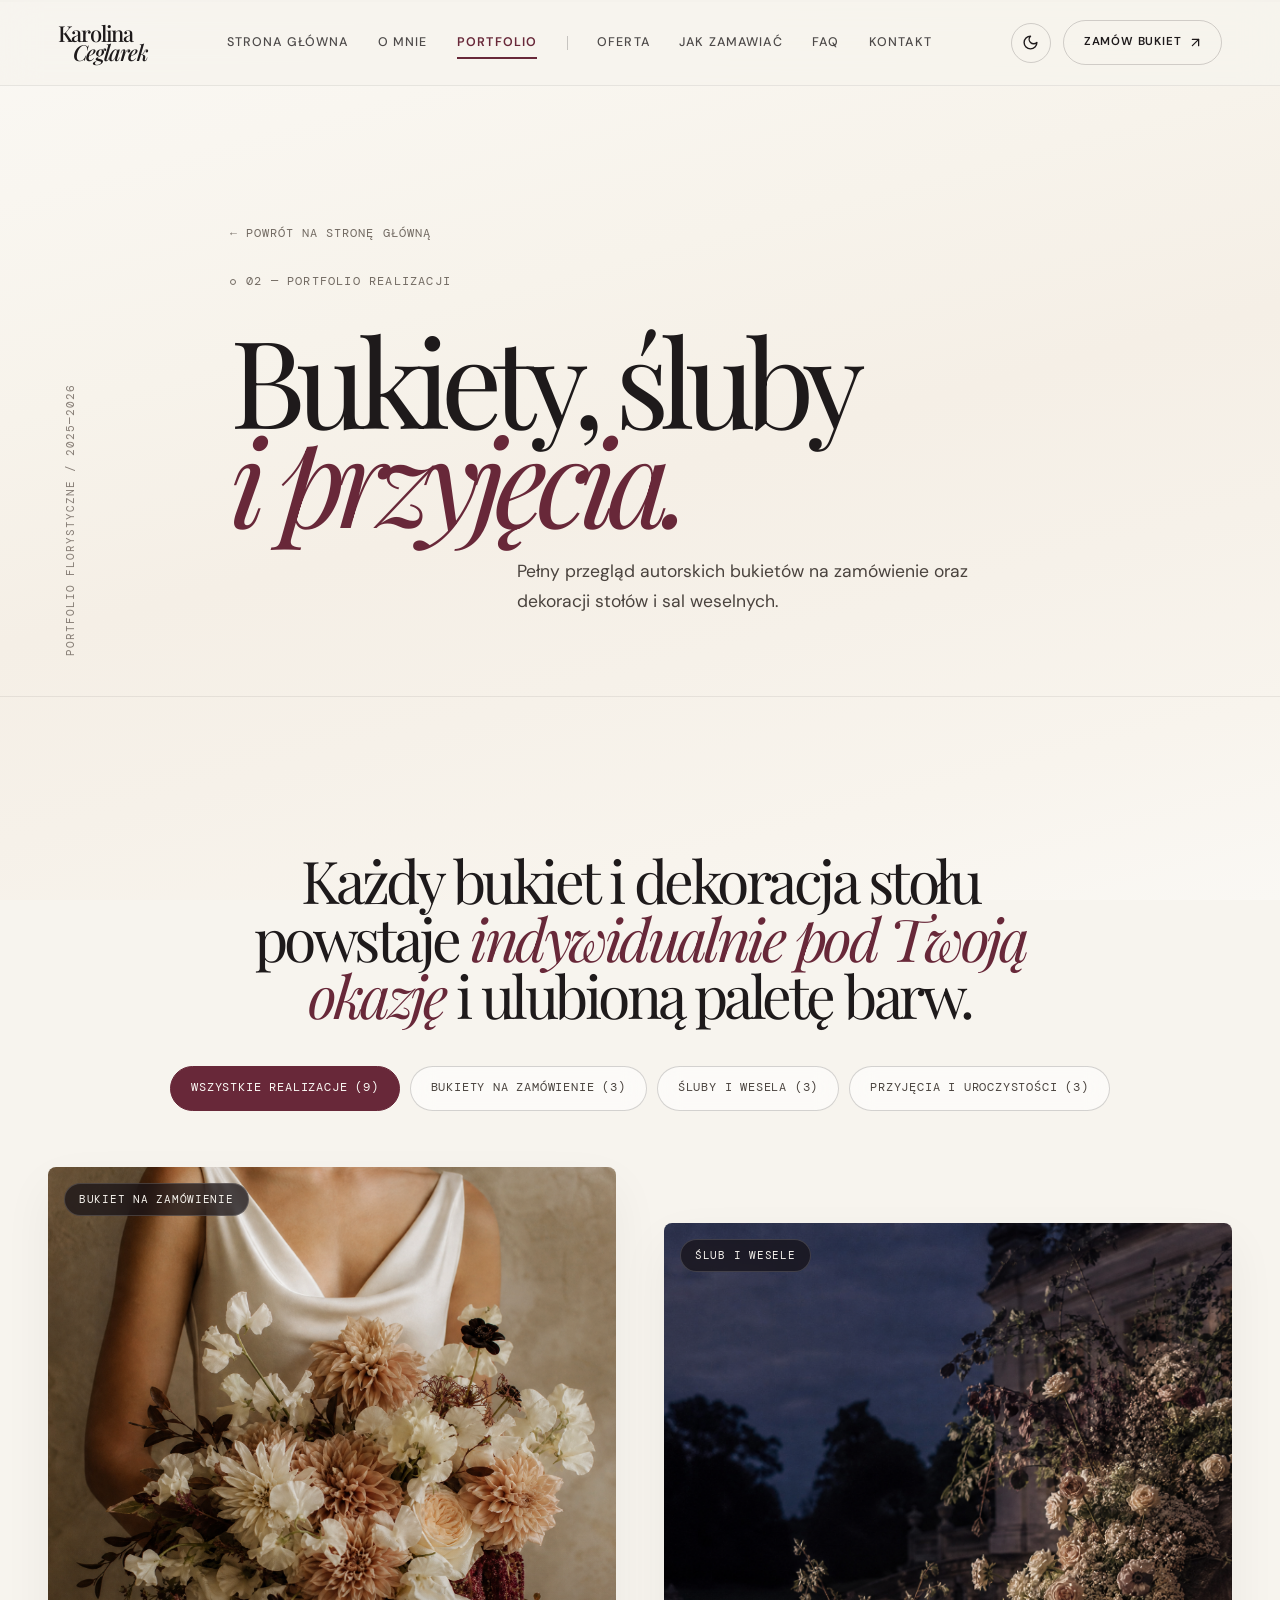
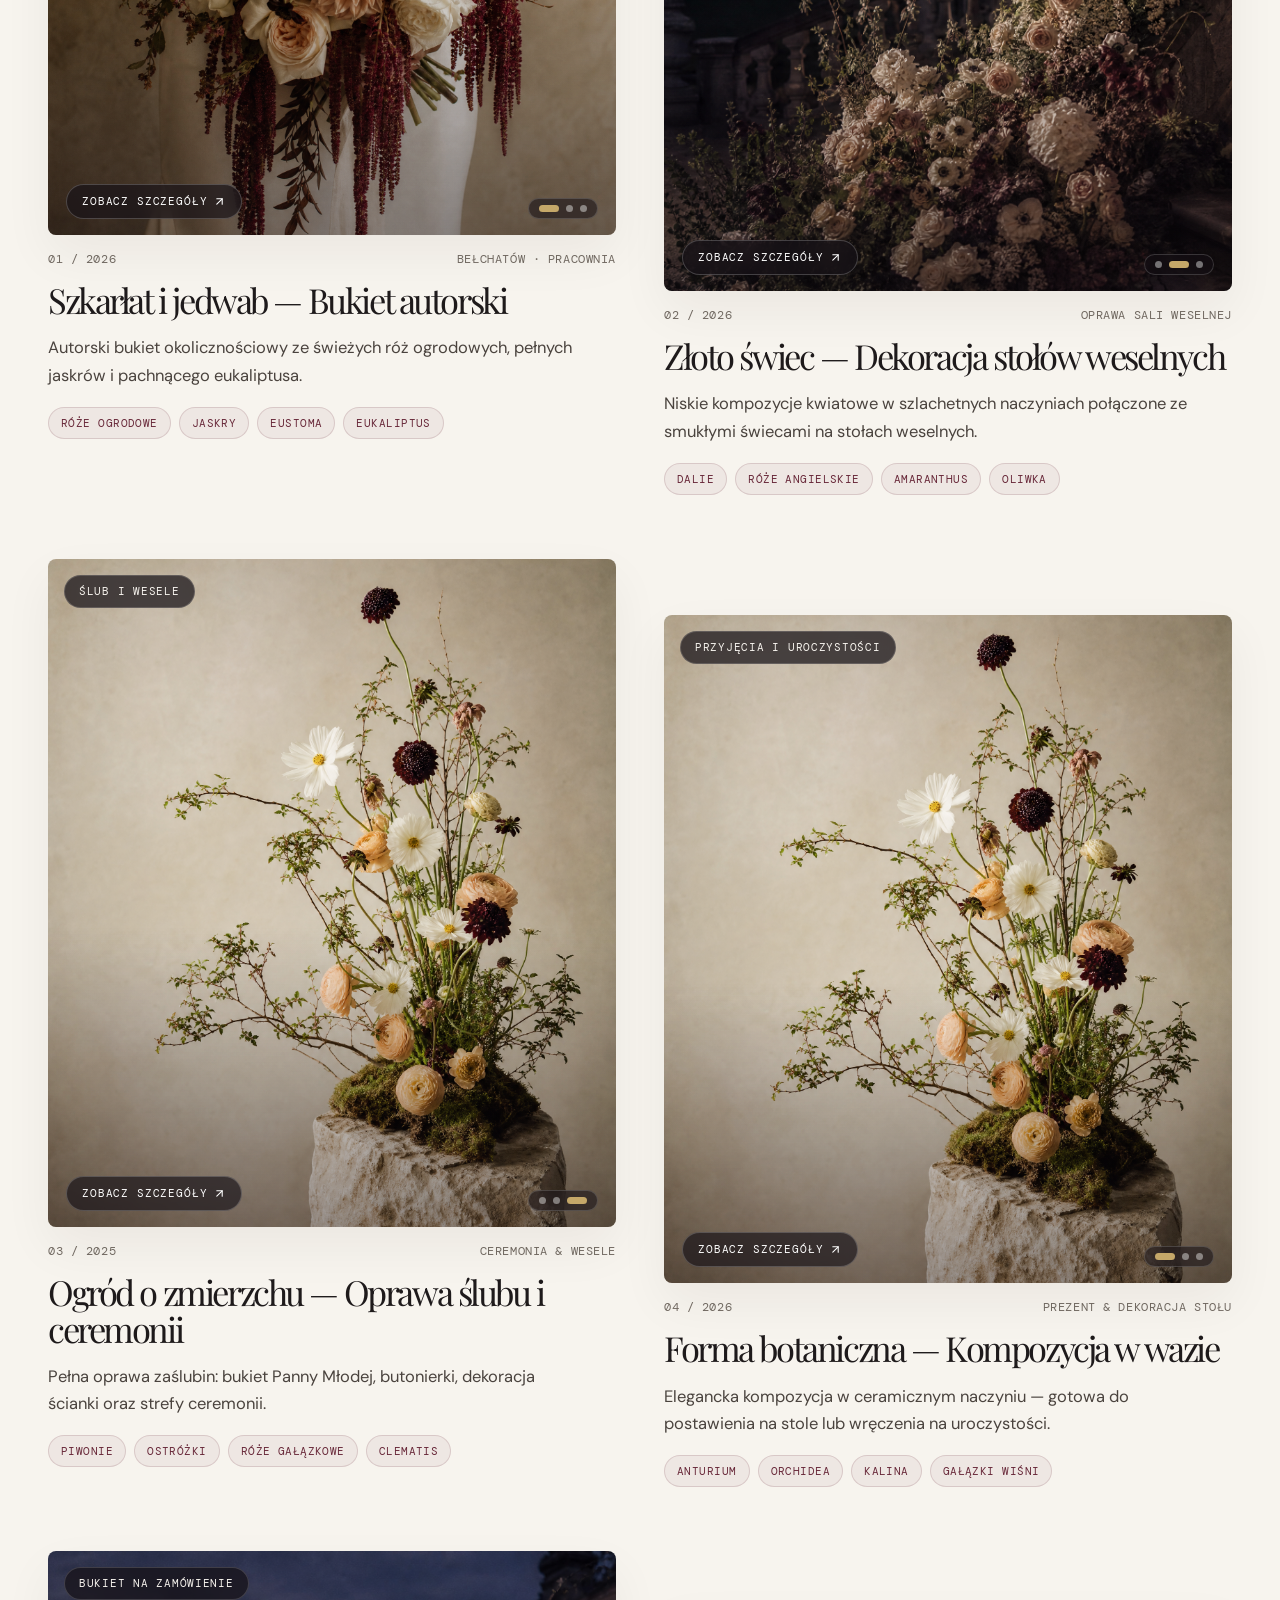
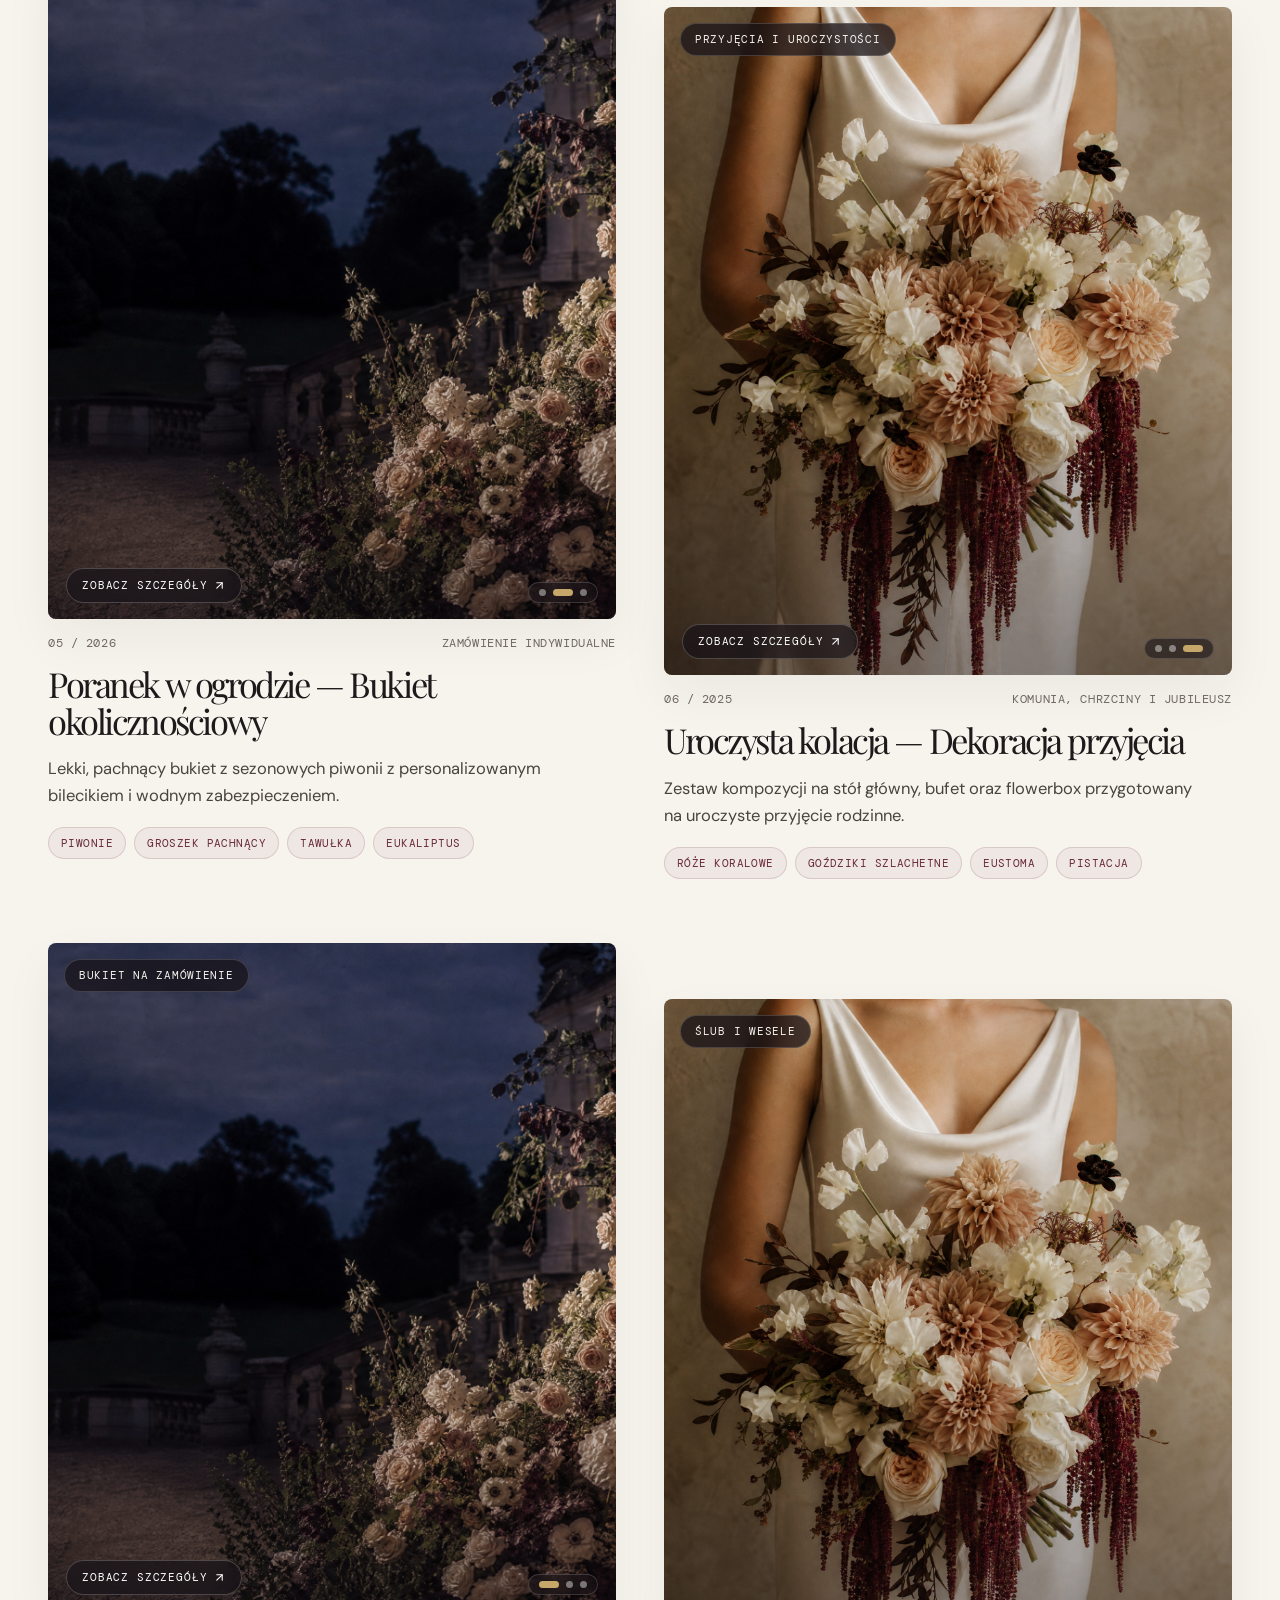
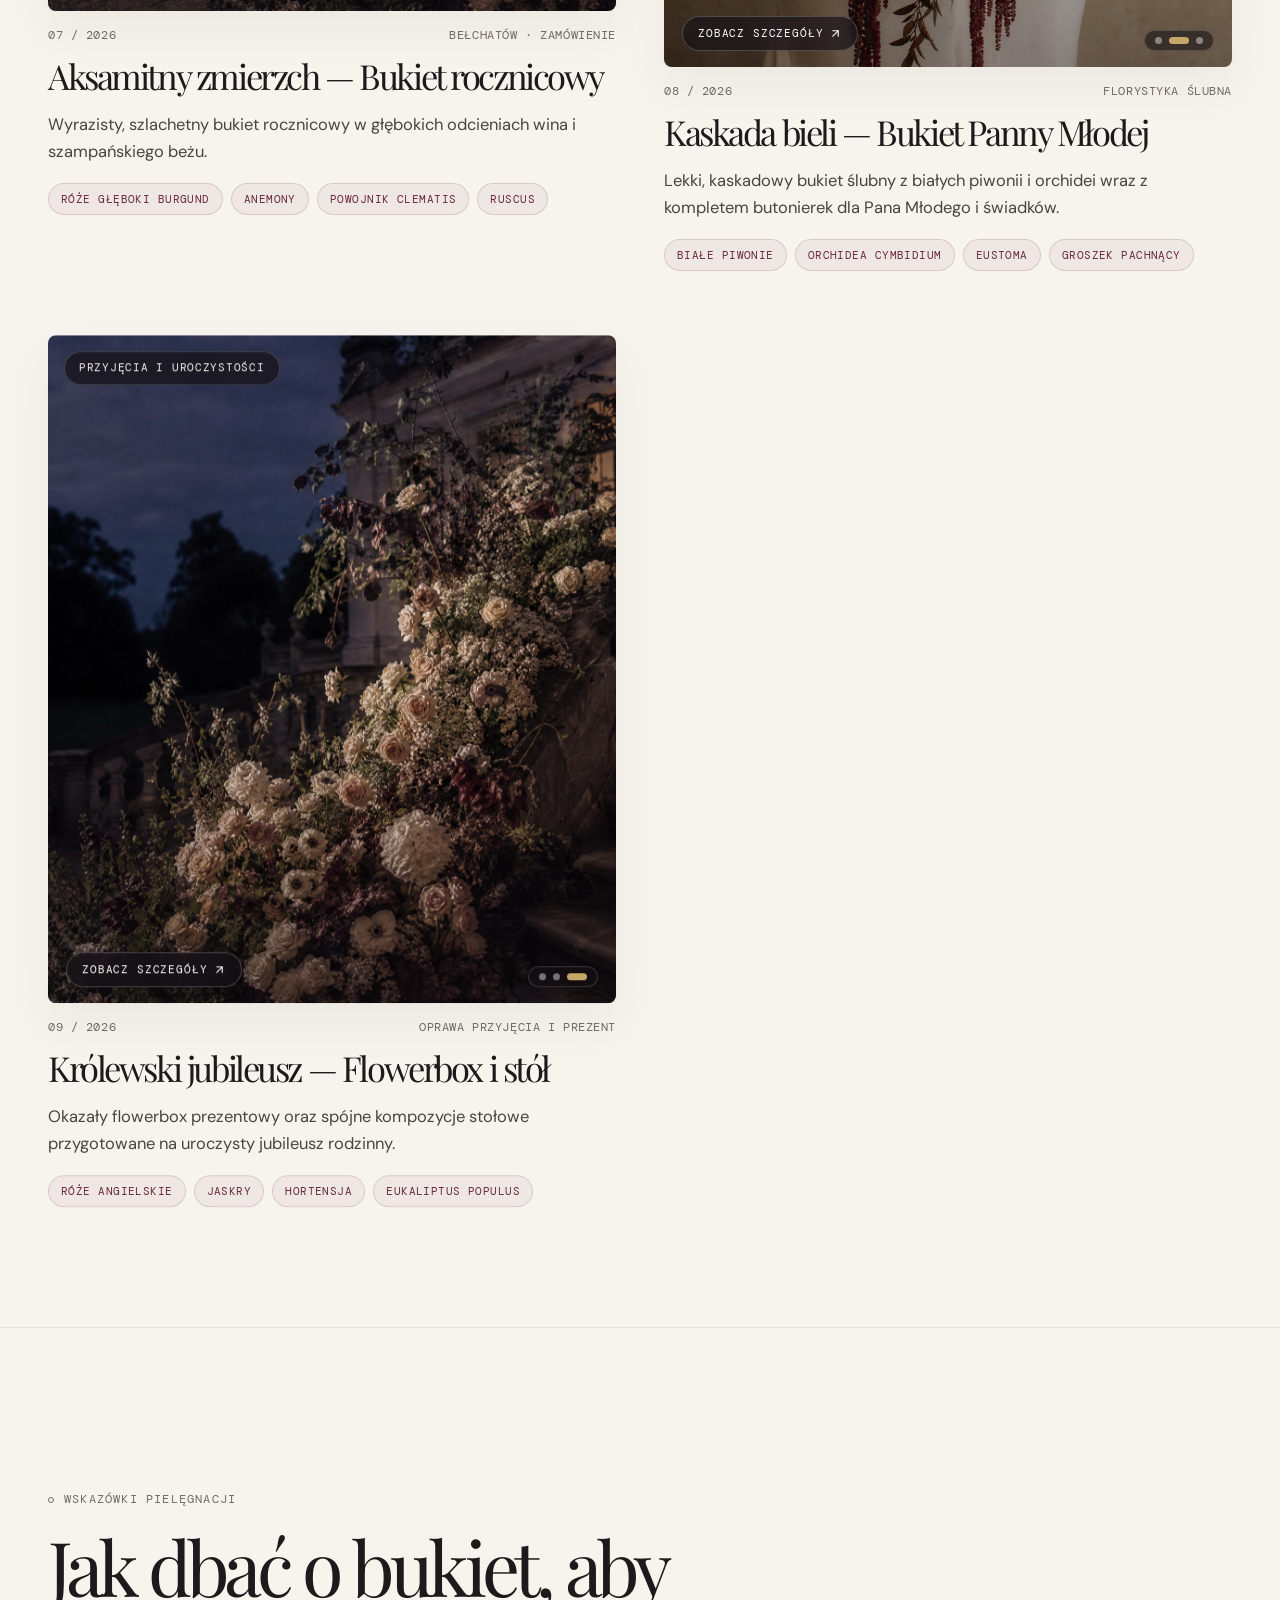
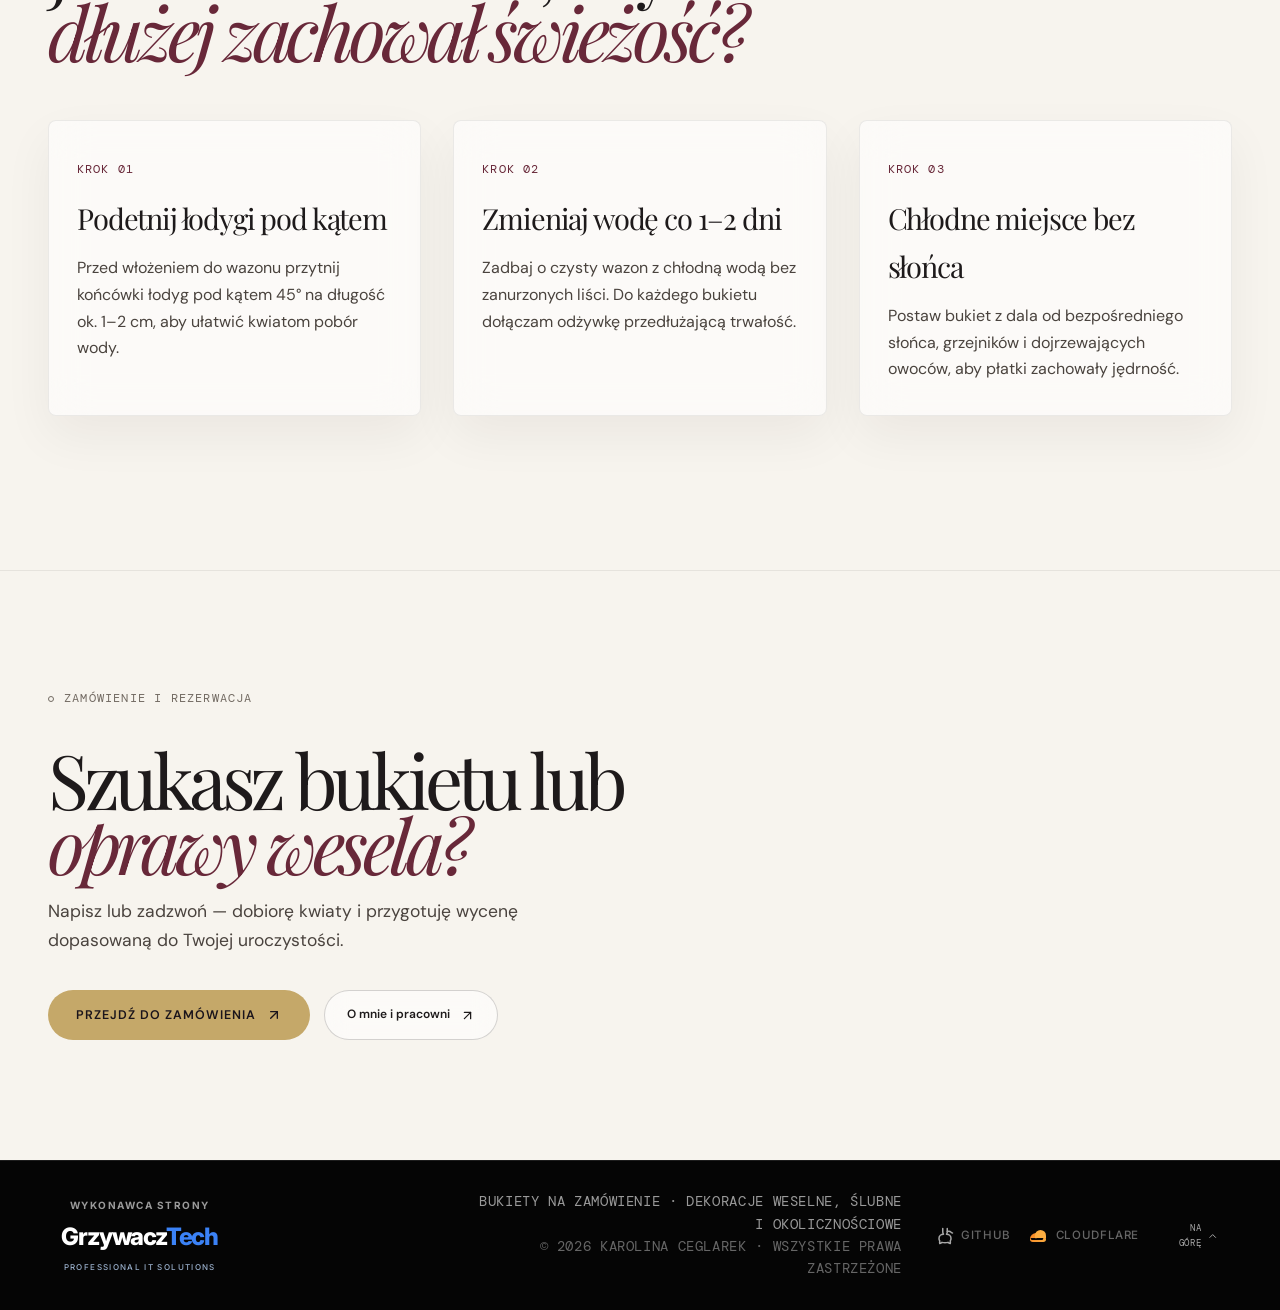
==== commit 87064a81: "Add files via upload" ====
--- a/portfolio.html
+++ b/portfolio.html
@@ -2,10 +2,10 @@
 <html lang="pl">
   <head>
     <meta charset="UTF-8" />
-    <meta name="viewport" content="width=device-width, initial-scale=1.0, maximum-scale=1" />
+    <meta name="viewport" content="width=device-width, initial-scale=1.0, maximum-scale=5.0" />
     <meta name="theme-color" content="#241c25" />
-    <meta name="description" content="Karolina Ceglarek — florystyka ślubna i wedding planning." />
-    <title>Karolina Ceglarek — Florystyka &amp; Wedding Planning</title>
+    <meta name="description" content="Zobacz portfolio autorskich bukietów na zamówienie, dekoracji stołów weselnych, opraw ślubnych i kompozycji kwiatowych Karoliny Ceglarek." />
+    <title>Portfolio Realizacji — Karolina Ceglarek · Bukiety i Dekoracje na Zamówienie</title>
     <link rel="stylesheet" href="style.css" />
   </head>
   <body>
--- a/style.css
+++ b/style.css
@@ -1 +1,1724 @@
-@import"https://fonts.googleapis.com/css2?family=DM+Mono:wght@400;500&family=DM+Sans:opsz,wght@9..40,400;9..40,500;9..40,600&family=Inter:wght@300;400;500;600;700;800&family=Playfair+Display:ital,wght@0,400;0,500;0,600;1,400;1,500&display=swap";@layer components;/*! tailwindcss v4.1.14 | MIT License | https://tailwindcss.com */@layer properties{@supports (((-webkit-hyphens:none)) and (not (margin-trim:inline))) or ((-moz-orient:inline) and (not (color:rgb(from red r g b)))){*,:before,:after,::backdrop{--tw-translate-x:0;--tw-translate-y:0;--tw-translate-z:0;--tw-rotate-x:initial;--tw-rotate-y:initial;--tw-rotate-z:initial;--tw-skew-x:initial;--tw-skew-y:initial;--tw-border-style:solid;--tw-gradient-position:initial;--tw-gradient-from:#0000;--tw-gradient-via:#0000;--tw-gradient-to:#0000;--tw-gradient-stops:initial;--tw-gradient-via-stops:initial;--tw-gradient-from-position:0%;--tw-gradient-via-position:50%;--tw-gradient-to-position:100%;--tw-leading:initial;--tw-font-weight:initial;--tw-tracking:initial;--tw-ordinal:initial;--tw-slashed-zero:initial;--tw-numeric-figure:initial;--tw-numeric-spacing:initial;--tw-numeric-fraction:initial;--tw-shadow:0 0 #0000;--tw-shadow-color:initial;--tw-shadow-alpha:100%;--tw-inset-shadow:0 0 #0000;--tw-inset-shadow-color:initial;--tw-inset-shadow-alpha:100%;--tw-ring-color:initial;--tw-ring-shadow:0 0 #0000;--tw-inset-ring-color:initial;--tw-inset-ring-shadow:0 0 #0000;--tw-ring-inset:initial;--tw-ring-offset-width:0px;--tw-ring-offset-color:#fff;--tw-ring-offset-shadow:0 0 #0000;--tw-outline-style:solid;--tw-backdrop-blur:initial;--tw-backdrop-brightness:initial;--tw-backdrop-contrast:initial;--tw-backdrop-grayscale:initial;--tw-backdrop-hue-rotate:initial;--tw-backdrop-invert:initial;--tw-backdrop-opacity:initial;--tw-backdrop-saturate:initial;--tw-backdrop-sepia:initial;--tw-duration:initial;--tw-ease:initial;--tw-content:"";--tw-animation-delay:0s;--tw-animation-direction:normal;--tw-animation-duration:initial;--tw-animation-fill-mode:none;--tw-animation-iteration-count:1;--tw-enter-blur:0;--tw-enter-opacity:1;--tw-enter-rotate:0;--tw-enter-scale:1;--tw-enter-translate-x:0;--tw-enter-translate-y:0;--tw-exit-blur:0;--tw-exit-opacity:1;--tw-exit-rotate:0;--tw-exit-scale:1;--tw-exit-translate-x:0;--tw-exit-translate-y:0}}}@layer theme{:root,:host{--font-sans:ui-sans-serif,system-ui,sans-serif,"Apple Color Emoji","Segoe UI Emoji","Segoe UI Symbol","Noto Color Emoji";--font-mono:ui-monospace,SFMono-Regular,Menlo,Monaco,Consolas,"Liberation Mono","Courier New",monospace;--color-red-100:oklch(93.6% .032 17.717);--color-red-500:oklch(63.7% .237 25.331);--color-blue-600:oklch(54.6% .245 262.881);--color-blue-700:oklch(48.8% .243 264.376);--color-slate-50:oklch(98.4% .003 247.858);--color-slate-100:oklch(96.8% .007 247.896);--color-slate-600:oklch(44.6% .043 257.281);--color-slate-700:oklch(37.2% .044 257.287);--color-slate-900:oklch(20.8% .042 265.755);--color-black:#000;--color-white:#fff;--spacing:.25rem;--container-sm:24rem;--container-lg:32rem;--container-2xl:42rem;--text-xs:.75rem;--text-xs--line-height:calc(1/.75);--text-sm:.875rem;--text-sm--line-height:calc(1.25/.875);--text-base:1rem;--text-base--line-height: 1.5 ;--text-lg:1.125rem;--text-lg--line-height:calc(1.75/1.125);--text-xl:1.25rem;--text-xl--line-height:calc(1.75/1.25);--text-4xl:2.25rem;--text-4xl--line-height:calc(2.5/2.25);--font-weight-normal:400;--font-weight-medium:500;--font-weight-semibold:600;--font-weight-bold:700;--tracking-tight:-.025em;--tracking-widest:.1em;--leading-snug:1.375;--leading-normal:1.5;--leading-relaxed:1.625;--radius-xs:.125rem;--ease-in-out:cubic-bezier(.4,0,.2,1);--animate-spin:spin 1s linear infinite;--animate-pulse:pulse 2s cubic-bezier(.4,0,.6,1)infinite;--blur-sm:8px;--blur-2xl:40px;--aspect-video:16/9;--default-transition-duration:.15s;--default-transition-timing-function:cubic-bezier(.4,0,.2,1);--default-font-family:var(--font-sans);--default-mono-font-family:var(--font-mono);--color-border:var(--border)}}@layer base{*,:after,:before,::backdrop{box-sizing:border-box;border:0 solid;margin:0;padding:0}::file-selector-button{box-sizing:border-box;border:0 solid;margin:0;padding:0}html,:host{-webkit-text-size-adjust:100%;tab-size:4;line-height:1.5;font-family:var(--default-font-family,ui-sans-serif,system-ui,sans-serif,"Apple Color Emoji","Segoe UI Emoji","Segoe UI Symbol","Noto Color Emoji");font-feature-settings:var(--default-font-feature-settings,normal);font-variation-settings:var(--default-font-variation-settings,normal);-webkit-tap-highlight-color:transparent}hr{height:0;color:inherit;border-top-width:1px}abbr:where([title]){-webkit-text-decoration:underline dotted;text-decoration:underline dotted}h1,h2,h3,h4,h5,h6{font-size:inherit;font-weight:inherit}a{color:inherit;-webkit-text-decoration:inherit;text-decoration:inherit}b,strong{font-weight:bolder}code,kbd,samp,pre{font-family:var(--default-mono-font-family,ui-monospace,SFMono-Regular,Menlo,Monaco,Consolas,"Liberation Mono","Courier New",monospace);font-feature-settings:var(--default-mono-font-feature-settings,normal);font-variation-settings:var(--default-mono-font-variation-settings,normal);font-size:1em}small{font-size:80%}sub,sup{vertical-align:baseline;font-size:75%;line-height:0;position:relative}sub{bottom:-.25em}sup{top:-.5em}table{text-indent:0;border-color:inherit;border-collapse:collapse}:-moz-focusring{outline:auto}progress{vertical-align:baseline}summary{display:list-item}ol,ul,menu{list-style:none}img,svg,video,canvas,audio,iframe,embed,object{vertical-align:middle;display:block}img,video{max-width:100%;height:auto}button,input,select,optgroup,textarea{font:inherit;font-feature-settings:inherit;font-variation-settings:inherit;letter-spacing:inherit;color:inherit;opacity:1;background-color:#0000;border-radius:0}::file-selector-button{font:inherit;font-feature-settings:inherit;font-variation-settings:inherit;letter-spacing:inherit;color:inherit;opacity:1;background-color:#0000;border-radius:0}:where(select:is([multiple],[size])) optgroup{font-weight:bolder}:where(select:is([multiple],[size])) optgroup option{padding-inline-start:20px}::file-selector-button{margin-inline-end:4px}::placeholder{opacity:1}@supports (not ((-webkit-appearance:-apple-pay-button))) or (contain-intrinsic-size:1px){::placeholder{color:currentColor}@supports (color:color-mix(in lab,red,red)){::placeholder{color:color-mix(in oklab,currentcolor 50%,transparent)}}}textarea{resize:vertical}::-webkit-search-decoration{-webkit-appearance:none}::-webkit-date-and-time-value{min-height:1lh;text-align:inherit}::-webkit-datetime-edit{display:inline-flex}::-webkit-datetime-edit-fields-wrapper{padding:0}::-webkit-datetime-edit{padding-block:0}::-webkit-datetime-edit-year-field{padding-block:0}::-webkit-datetime-edit-month-field{padding-block:0}::-webkit-datetime-edit-day-field{padding-block:0}::-webkit-datetime-edit-hour-field{padding-block:0}::-webkit-datetime-edit-minute-field{padding-block:0}::-webkit-datetime-edit-second-field{padding-block:0}::-webkit-datetime-edit-millisecond-field{padding-block:0}::-webkit-datetime-edit-meridiem-field{padding-block:0}::-webkit-calendar-picker-indicator{line-height:1}:-moz-ui-invalid{box-shadow:none}button,input:where([type=button],[type=reset],[type=submit]){appearance:button}::file-selector-button{appearance:button}::-webkit-inner-spin-button{height:auto}::-webkit-outer-spin-button{height:auto}[hidden]:where(:not([hidden=until-found])){display:none!important}}@layer utilities{.\@container\/card-header{container:card-header/inline-size}.\@container\/field-group{container:field-group/inline-size}.pointer-events-none{pointer-events:none}.invisible{visibility:hidden}.visible{visibility:visible}.sr-only{clip-path:inset(50%);white-space:nowrap;border-width:0;width:1px;height:1px;margin:-1px;padding:0;position:absolute;overflow:hidden}.absolute{position:absolute}.fixed{position:fixed}.relative{position:relative}.static{position:static}.inset-0{inset:calc(var(--spacing)*0)}.inset-x-0{inset-inline:calc(var(--spacing)*0)}.inset-y-0{inset-block:calc(var(--spacing)*0)}.-top-12{top:calc(var(--spacing)*-12)}.top-0{top:calc(var(--spacing)*0)}.top-1\.5{top:calc(var(--spacing)*1.5)}.top-1\/2{top:50%}.top-3\.5{top:calc(var(--spacing)*3.5)}.top-4{top:calc(var(--spacing)*4)}.top-\[1px\]{top:1px}.top-\[50\%\]{top:50%}.top-\[60\%\]{top:60%}.top-full{top:100%}.-right-12{right:calc(var(--spacing)*-12)}.right-0{right:calc(var(--spacing)*0)}.right-1{right:calc(var(--spacing)*1)}.right-2{right:calc(var(--spacing)*2)}.right-3{right:calc(var(--spacing)*3)}.right-4{right:calc(var(--spacing)*4)}.-bottom-12{bottom:calc(var(--spacing)*-12)}.bottom-0{bottom:calc(var(--spacing)*0)}.-left-12{left:calc(var(--spacing)*-12)}.left-0{left:calc(var(--spacing)*0)}.left-1\/2{left:50%}.left-2{left:calc(var(--spacing)*2)}.left-\[50\%\]{left:50%}.isolate{isolation:isolate}.z-10{z-index:10}.z-20{z-index:20}.z-50{z-index:50}.z-\[1\]{z-index:1}.order-first{order:-9999}.order-last{order:9999}.col-start-2{grid-column-start:2}.row-span-2{grid-row:span 2/span 2}.row-start-1{grid-row-start:1}.container{width:100%}@media (min-width:40rem){.container{max-width:40rem}}@media (min-width:48rem){.container{max-width:48rem}}@media (min-width:64rem){.container{max-width:64rem}}@media (min-width:80rem){.container{max-width:80rem}}@media (min-width:96rem){.container{max-width:96rem}}.\!m-0{margin:calc(var(--spacing)*0)!important}.-mx-1{margin-inline:calc(var(--spacing)*-1)}.mx-2{margin-inline:calc(var(--spacing)*2)}.mx-3\.5{margin-inline:calc(var(--spacing)*3.5)}.mx-4{margin-inline:calc(var(--spacing)*4)}.mx-auto{margin-inline:auto}.-my-2{margin-block:calc(var(--spacing)*-2)}.my-0{margin-block:calc(var(--spacing)*0)}.my-0\.5{margin-block:calc(var(--spacing)*.5)}.my-1{margin-block:calc(var(--spacing)*1)}.-mt-4{margin-top:calc(var(--spacing)*-4)}.mt-1\.5{margin-top:calc(var(--spacing)*1.5)}.mt-2{margin-top:calc(var(--spacing)*2)}.mt-4{margin-top:calc(var(--spacing)*4)}.mt-auto{margin-top:auto}.mr-2{margin-right:calc(var(--spacing)*2)}.mb-2{margin-bottom:calc(var(--spacing)*2)}.mb-3{margin-bottom:calc(var(--spacing)*3)}.mb-4{margin-bottom:calc(var(--spacing)*4)}.mb-6{margin-bottom:calc(var(--spacing)*6)}.mb-8{margin-bottom:calc(var(--spacing)*8)}.-ml-4{margin-left:calc(var(--spacing)*-4)}.ml-1{margin-left:calc(var(--spacing)*1)}.ml-4{margin-left:calc(var(--spacing)*4)}.ml-auto{margin-left:auto}.line-clamp-1{-webkit-line-clamp:1;-webkit-box-orient:vertical;display:-webkit-box;overflow:hidden}.line-clamp-2{-webkit-line-clamp:2;-webkit-box-orient:vertical;display:-webkit-box;overflow:hidden}.block{display:block}.flex{display:flex}.grid{display:grid}.hidden{display:none}.inline-flex{display:inline-flex}.table{display:table}.table-caption{display:table-caption}.table-cell{display:table-cell}.table-row{display:table-row}.field-sizing-content{field-sizing:content}.aspect-square{aspect-ratio:1}.aspect-video{aspect-ratio:var(--aspect-video)}.size-\(--cell-size\){width:var(--cell-size);height:var(--cell-size)}.size-2{width:calc(var(--spacing)*2);height:calc(var(--spacing)*2)}.size-2\.5{width:calc(var(--spacing)*2.5);height:calc(var(--spacing)*2.5)}.size-3{width:calc(var(--spacing)*3);height:calc(var(--spacing)*3)}.size-3\.5{width:calc(var(--spacing)*3.5);height:calc(var(--spacing)*3.5)}.size-4{width:calc(var(--spacing)*4);height:calc(var(--spacing)*4)}.size-6{width:calc(var(--spacing)*6);height:calc(var(--spacing)*6)}.size-7{width:calc(var(--spacing)*7);height:calc(var(--spacing)*7)}.size-8{width:calc(var(--spacing)*8);height:calc(var(--spacing)*8)}.size-9{width:calc(var(--spacing)*9);height:calc(var(--spacing)*9)}.size-10{width:calc(var(--spacing)*10);height:calc(var(--spacing)*10)}.size-auto{width:auto;height:auto}.size-full{width:100%;height:100%}.h-\(--cell-size\){height:var(--cell-size)}.h-1\.5{height:calc(var(--spacing)*1.5)}.h-2{height:calc(var(--spacing)*2)}.h-2\.5{height:calc(var(--spacing)*2.5)}.h-4{height:calc(var(--spacing)*4)}.h-5{height:calc(var(--spacing)*5)}.h-6{height:calc(var(--spacing)*6)}.h-7{height:calc(var(--spacing)*7)}.h-8{height:calc(var(--spacing)*8)}.h-9{height:calc(var(--spacing)*9)}.h-10{height:calc(var(--spacing)*10)}.h-12{height:calc(var(--spacing)*12)}.h-16{height:calc(var(--spacing)*16)}.h-\[1\.15rem\]{height:1.15rem}.h-\[500px\]{height:500px}.h-\[calc\(100\%-1px\)\]{height:calc(100% - 1px)}.h-\[var\(--radix-navigation-menu-viewport-height\)\]{height:var(--radix-navigation-menu-viewport-height)}.h-\[var\(--radix-select-trigger-height\)\]{height:var(--radix-select-trigger-height)}.h-auto{height:auto}.h-full{height:100%}.h-px{height:1px}.h-svh{height:100svh}.max-h-\(--radix-context-menu-content-available-height\){max-height:var(--radix-context-menu-content-available-height)}.max-h-\(--radix-dropdown-menu-content-available-height\){max-height:var(--radix-dropdown-menu-content-available-height)}.max-h-\(--radix-select-content-available-height\){max-height:var(--radix-select-content-available-height)}.max-h-\[300px\]{max-height:300px}.min-h-0{min-height:calc(var(--spacing)*0)}.min-h-4{min-height:calc(var(--spacing)*4)}.min-h-16{min-height:calc(var(--spacing)*16)}.min-h-screen{min-height:100vh}.min-h-svh{min-height:100svh}.w-\(--cell-size\){width:var(--cell-size)}.w-\(--sidebar-width\){width:var(--sidebar-width)}.w-0{width:calc(var(--spacing)*0)}.w-1{width:calc(var(--spacing)*1)}.w-2{width:calc(var(--spacing)*2)}.w-2\.5{width:calc(var(--spacing)*2.5)}.w-3{width:calc(var(--spacing)*3)}.w-3\/4{width:75%}.w-4{width:calc(var(--spacing)*4)}.w-5{width:calc(var(--spacing)*5)}.w-8{width:calc(var(--spacing)*8)}.w-9{width:calc(var(--spacing)*9)}.w-10{width:calc(var(--spacing)*10)}.w-16{width:calc(var(--spacing)*16)}.w-64{width:calc(var(--spacing)*64)}.w-72{width:calc(var(--spacing)*72)}.w-\[100px\]{width:100px}.w-\[400px\]{width:400px}.w-auto{width:auto}.w-fit{width:fit-content}.w-full{width:100%}.w-max{width:max-content}.w-px{width:1px}.max-w-\(--skeleton-width\){max-width:var(--skeleton-width)}.max-w-2xl{max-width:var(--container-2xl)}.max-w-\[calc\(100\%-2rem\)\]{max-width:calc(100% - 2rem)}.max-w-lg{max-width:var(--container-lg)}.max-w-max{max-width:max-content}.max-w-sm{max-width:var(--container-sm)}.min-w-\(--cell-size\){min-width:var(--cell-size)}.min-w-0{min-width:calc(var(--spacing)*0)}.min-w-5{min-width:calc(var(--spacing)*5)}.min-w-8{min-width:calc(var(--spacing)*8)}.min-w-9{min-width:calc(var(--spacing)*9)}.min-w-10{min-width:calc(var(--spacing)*10)}.min-w-\[8rem\]{min-width:8rem}.min-w-\[12rem\]{min-width:12rem}.min-w-\[var\(--radix-select-trigger-width\)\]{min-width:var(--radix-select-trigger-width)}.flex-1{flex:1}.flex-shrink-0,.shrink-0{flex-shrink:0}.grow{flex-grow:1}.grow-0{flex-grow:0}.basis-full{flex-basis:100%}.caption-bottom{caption-side:bottom}.border-collapse{border-collapse:collapse}.origin-\(--radix-context-menu-content-transform-origin\){transform-origin:var(--radix-context-menu-content-transform-origin)}.origin-\(--radix-dropdown-menu-content-transform-origin\){transform-origin:var(--radix-dropdown-menu-content-transform-origin)}.origin-\(--radix-hover-card-content-transform-origin\){transform-origin:var(--radix-hover-card-content-transform-origin)}.origin-\(--radix-menubar-content-transform-origin\){transform-origin:var(--radix-menubar-content-transform-origin)}.origin-\(--radix-popover-content-transform-origin\){transform-origin:var(--radix-popover-content-transform-origin)}.origin-\(--radix-select-content-transform-origin\){transform-origin:var(--radix-select-content-transform-origin)}.origin-\(--radix-tooltip-content-transform-origin\){transform-origin:var(--radix-tooltip-content-transform-origin)}.-translate-x-1\/2{--tw-translate-x: -50% ;translate:var(--tw-translate-x)var(--tw-translate-y)}.-translate-x-px{--tw-translate-x:-1px;translate:var(--tw-translate-x)var(--tw-translate-y)}.translate-x-\[-50\%\]{--tw-translate-x:-50%;translate:var(--tw-translate-x)var(--tw-translate-y)}.translate-x-px{--tw-translate-x:1px;translate:var(--tw-translate-x)var(--tw-translate-y)}.-translate-y-1\/2{--tw-translate-y: -50% ;translate:var(--tw-translate-x)var(--tw-translate-y)}.translate-y-0\.5{--tw-translate-y:calc(var(--spacing)*.5);translate:var(--tw-translate-x)var(--tw-translate-y)}.translate-y-\[-50\%\]{--tw-translate-y:-50%;translate:var(--tw-translate-x)var(--tw-translate-y)}.translate-y-\[calc\(-50\%_-_2px\)\]{--tw-translate-y: calc(-50% - 2px) ;translate:var(--tw-translate-x)var(--tw-translate-y)}.rotate-45{rotate:45deg}.rotate-90{rotate:90deg}.transform{transform:var(--tw-rotate-x,)var(--tw-rotate-y,)var(--tw-rotate-z,)var(--tw-skew-x,)var(--tw-skew-y,)}.animate-caret-blink{animation:1.25s ease-out infinite caret-blink}.animate-in{animation:enter var(--tw-animation-duration,var(--tw-duration,.15s))var(--tw-ease,ease)var(--tw-animation-delay,0s)var(--tw-animation-iteration-count,1)var(--tw-animation-direction,normal)var(--tw-animation-fill-mode,none)}.animate-pulse{animation:var(--animate-pulse)}.animate-spin{animation:var(--animate-spin)}.cursor-default{cursor:default}.cursor-pointer{cursor:pointer}.cursor-text{cursor:text}.touch-none{touch-action:none}.resize-none{resize:none}.scroll-my-1{scroll-margin-block:calc(var(--spacing)*1)}.scroll-py-1{scroll-padding-block:calc(var(--spacing)*1)}.list-disc{list-style-type:disc}.list-none{list-style-type:none}.auto-rows-min{grid-auto-rows:min-content}.grid-cols-\[0_1fr\]{grid-template-columns:0 1fr}.grid-rows-\[auto_auto\]{grid-template-rows:auto auto}.flex-col{flex-direction:column}.flex-col-reverse{flex-direction:column-reverse}.flex-row{flex-direction:row}.flex-wrap{flex-wrap:wrap}.items-center{align-items:center}.items-end{align-items:flex-end}.items-start{align-items:flex-start}.items-stretch{align-items:stretch}.justify-between{justify-content:space-between}.justify-center{justify-content:center}.justify-start{justify-content:flex-start}.justify-items-start{justify-items:start}.gap-0{gap:calc(var(--spacing)*0)}.gap-0\.5{gap:calc(var(--spacing)*.5)}.gap-1{gap:calc(var(--spacing)*1)}.gap-1\.5{gap:calc(var(--spacing)*1.5)}.gap-2{gap:calc(var(--spacing)*2)}.gap-2\.5{gap:calc(var(--spacing)*2.5)}.gap-3{gap:calc(var(--spacing)*3)}.gap-4{gap:calc(var(--spacing)*4)}.gap-6{gap:calc(var(--spacing)*6)}.gap-7{gap:calc(var(--spacing)*7)}.gap-y-0\.5{row-gap:calc(var(--spacing)*.5)}.self-start{align-self:flex-start}.self-stretch{align-self:stretch}.justify-self-end{justify-self:flex-end}.truncate{text-overflow:ellipsis;white-space:nowrap;overflow:hidden}.overflow-auto{overflow:auto}.overflow-hidden{overflow:hidden}.overflow-x-auto{overflow-x:auto}.overflow-x-hidden{overflow-x:hidden}.overflow-y-auto{overflow-y:auto}.rounded{border-radius:.25rem}.rounded-\[2px\]{border-radius:2px}.rounded-\[4px\]{border-radius:4px}.rounded-\[10px\]{border-radius:10px}.rounded-\[20px\]{border-radius:20px}.rounded-\[calc\(var\(--radius\)-5px\)\]{border-radius:calc(var(--radius) - 5px)}.rounded-\[inherit\]{border-radius:inherit}.rounded-full{border-radius:3.40282e38px}.rounded-lg{border-radius:var(--radius)}.rounded-md{border-radius:calc(var(--radius) - 2px)}.rounded-none{border-radius:0}.rounded-sm{border-radius:calc(var(--radius) - 4px)}.rounded-xl{border-radius:calc(var(--radius) + 4px)}.rounded-xs{border-radius:var(--radius-xs)}.rounded-l-md{border-top-left-radius:calc(var(--radius) - 2px);border-bottom-left-radius:calc(var(--radius) - 2px)}.rounded-tl-sm{border-top-left-radius:calc(var(--radius) - 4px)}.rounded-r-md{border-top-right-radius:calc(var(--radius) - 2px);border-bottom-right-radius:calc(var(--radius) - 2px)}.border{border-style:var(--tw-border-style);border-width:1px}.border-0{border-style:var(--tw-border-style);border-width:0}.border-\[1\.5px\]{border-style:var(--tw-border-style);border-width:1.5px}.border-y{border-block-style:var(--tw-border-style);border-block-width:1px}.border-t{border-top-style:var(--tw-border-style);border-top-width:1px}.border-r{border-right-style:var(--tw-border-style);border-right-width:1px}.border-b{border-bottom-style:var(--tw-border-style);border-bottom-width:1px}.border-l{border-left-style:var(--tw-border-style);border-left-width:1px}.border-dashed{--tw-border-style:dashed;border-style:dashed}.border-\(--color-border\){border-color:var(--color-border)}.border-\[rgba\(0\,0\,0\,0\.08\)\]{border-color:#00000014}.border-border,.border-border\/50{border-color:var(--border)}@supports (color:color-mix(in lab,red,red)){.border-border\/50{border-color:color-mix(in oklab,var(--border)50%,transparent)}}.border-input{border-color:var(--input)}.border-primary{border-color:var(--primary)}.border-transparent{border-color:#0000}.border-t-transparent{border-top-color:#0000}.border-l-transparent{border-left-color:#0000}.bg-\(--color-bg\){background-color:var(--color-bg)}.bg-\[\#1a1a19\]{background-color:#1a1a19}.bg-\[\#f8f8f7\]{background-color:#f8f8f7}.bg-accent{background-color:var(--accent)}.bg-background{background-color:var(--background)}.bg-black\/50{background-color:#00000080}@supports (color:color-mix(in lab,red,red)){.bg-black\/50{background-color:color-mix(in oklab,var(--color-black)50%,transparent)}}.bg-blue-600{background-color:var(--color-blue-600)}.bg-border{background-color:var(--border)}.bg-card{background-color:var(--card)}.bg-destructive{background-color:var(--destructive)}.bg-foreground{background-color:var(--foreground)}.bg-input{background-color:var(--input)}.bg-muted,.bg-muted\/50{background-color:var(--muted)}@supports (color:color-mix(in lab,red,red)){.bg-muted\/50{background-color:color-mix(in oklab,var(--muted)50%,transparent)}}.bg-popover{background-color:var(--popover)}.bg-primary,.bg-primary\/20{background-color:var(--primary)}@supports (color:color-mix(in lab,red,red)){.bg-primary\/20{background-color:color-mix(in oklab,var(--primary)20%,transparent)}}.bg-red-100{background-color:var(--color-red-100)}.bg-secondary{background-color:var(--secondary)}.bg-transparent{background-color:#0000}.bg-white{background-color:var(--color-white)}.bg-white\/80{background-color:#fffc}@supports (color:color-mix(in lab,red,red)){.bg-white\/80{background-color:color-mix(in oklab,var(--color-white)80%,transparent)}}.bg-gradient-to-br{--tw-gradient-position:to bottom right in oklab;background-image:linear-gradient(var(--tw-gradient-stops))}.from-slate-50{--tw-gradient-from:var(--color-slate-50);--tw-gradient-stops:var(--tw-gradient-via-stops,var(--tw-gradient-position),var(--tw-gradient-from)var(--tw-gradient-from-position),var(--tw-gradient-to)var(--tw-gradient-to-position))}.to-slate-100{--tw-gradient-to:var(--color-slate-100);--tw-gradient-stops:var(--tw-gradient-via-stops,var(--tw-gradient-position),var(--tw-gradient-from)var(--tw-gradient-from-position),var(--tw-gradient-to)var(--tw-gradient-to-position))}.fill-current{fill:currentColor}.fill-foreground{fill:var(--foreground)}.fill-primary{fill:var(--primary)}.p-0{padding:calc(var(--spacing)*0)}.p-1{padding:calc(var(--spacing)*1)}.p-2{padding:calc(var(--spacing)*2)}.p-3{padding:calc(var(--spacing)*3)}.p-4{padding:calc(var(--spacing)*4)}.p-5{padding:calc(var(--spacing)*5)}.p-6{padding:calc(var(--spacing)*6)}.p-8{padding:calc(var(--spacing)*8)}.p-\[3px\]{padding:3px}.p-px{padding:1px}.px-\(--cell-size\){padding-inline:var(--cell-size)}.px-1{padding-inline:calc(var(--spacing)*1)}.px-1\.5{padding-inline:calc(var(--spacing)*1.5)}.px-2{padding-inline:calc(var(--spacing)*2)}.px-2\.5{padding-inline:calc(var(--spacing)*2.5)}.px-3{padding-inline:calc(var(--spacing)*3)}.px-4{padding-inline:calc(var(--spacing)*4)}.px-5{padding-inline:calc(var(--spacing)*5)}.px-6{padding-inline:calc(var(--spacing)*6)}.py-0\.5{padding-block:calc(var(--spacing)*.5)}.py-1{padding-block:calc(var(--spacing)*1)}.py-1\.5{padding-block:calc(var(--spacing)*1.5)}.py-2{padding-block:calc(var(--spacing)*2)}.py-2\.5{padding-block:calc(var(--spacing)*2.5)}.py-3{padding-block:calc(var(--spacing)*3)}.py-4{padding-block:calc(var(--spacing)*4)}.py-5{padding-block:calc(var(--spacing)*5)}.py-6{padding-block:calc(var(--spacing)*6)}.pt-0{padding-top:calc(var(--spacing)*0)}.pt-3{padding-top:calc(var(--spacing)*3)}.pt-4{padding-top:calc(var(--spacing)*4)}.pt-8{padding-top:calc(var(--spacing)*8)}.pt-12{padding-top:calc(var(--spacing)*12)}.pr-1{padding-right:calc(var(--spacing)*1)}.pr-2{padding-right:calc(var(--spacing)*2)}.pr-2\.5{padding-right:calc(var(--spacing)*2.5)}.pr-3{padding-right:calc(var(--spacing)*3)}.pr-8{padding-right:calc(var(--spacing)*8)}.pb-3{padding-bottom:calc(var(--spacing)*3)}.pb-4{padding-bottom:calc(var(--spacing)*4)}.pb-8{padding-bottom:calc(var(--spacing)*8)}.pl-2{padding-left:calc(var(--spacing)*2)}.pl-3{padding-left:calc(var(--spacing)*3)}.pl-4{padding-left:calc(var(--spacing)*4)}.pl-8{padding-left:calc(var(--spacing)*8)}.text-center{text-align:center}.text-left{text-align:left}.align-middle{vertical-align:middle}.font-mono{font-family:var(--font-mono)}.font-sans{font-family:var(--font-sans)}.text-4xl{font-size:var(--text-4xl);line-height:var(--tw-leading,var(--text-4xl--line-height))}.text-base{font-size:var(--text-base);line-height:var(--tw-leading,var(--text-base--line-height))}.text-lg{font-size:var(--text-lg);line-height:var(--tw-leading,var(--text-lg--line-height))}.text-sm{font-size:var(--text-sm);line-height:var(--tw-leading,var(--text-sm--line-height))}.text-sm\/relaxed{font-size:var(--text-sm);line-height:var(--leading-relaxed)}.text-xl{font-size:var(--text-xl);line-height:var(--tw-leading,var(--text-xl--line-height))}.text-xs{font-size:var(--text-xs);line-height:var(--tw-leading,var(--text-xs--line-height))}.text-\[0\.8rem\]{font-size:.8rem}.leading-5{--tw-leading:calc(var(--spacing)*5);line-height:calc(var(--spacing)*5)}.leading-\[26px\]{--tw-leading:26px;line-height:26px}.leading-none{--tw-leading:1;line-height:1}.leading-normal{--tw-leading:var(--leading-normal);line-height:var(--leading-normal)}.leading-relaxed{--tw-leading:var(--leading-relaxed);line-height:var(--leading-relaxed)}.leading-snug{--tw-leading:var(--leading-snug);line-height:var(--leading-snug)}.font-bold{--tw-font-weight:var(--font-weight-bold);font-weight:var(--font-weight-bold)}.font-medium{--tw-font-weight:var(--font-weight-medium);font-weight:var(--font-weight-medium)}.font-normal{--tw-font-weight:var(--font-weight-normal);font-weight:var(--font-weight-normal)}.font-semibold{--tw-font-weight:var(--font-weight-semibold);font-weight:var(--font-weight-semibold)}.tracking-\[-0\.44px\]{--tw-tracking:-.44px;letter-spacing:-.44px}.tracking-\[-0\.154px\]{--tw-tracking:-.154px;letter-spacing:-.154px}.tracking-tight{--tw-tracking:var(--tracking-tight);letter-spacing:var(--tracking-tight)}.tracking-widest{--tw-tracking:var(--tracking-widest);letter-spacing:var(--tracking-widest)}.text-balance{text-wrap:balance}.break-words{overflow-wrap:break-word}.whitespace-break-spaces{white-space:break-spaces}.whitespace-nowrap{white-space:nowrap}.text-\[\#34322d\]{color:#34322d}.text-\[\#858481\]{color:#858481}.text-accent-foreground{color:var(--accent-foreground)}.text-background{color:var(--background)}.text-card-foreground{color:var(--card-foreground)}.text-current{color:currentColor}.text-destructive{color:var(--destructive)}.text-foreground{color:var(--foreground)}.text-muted-foreground{color:var(--muted-foreground)}.text-popover-foreground{color:var(--popover-foreground)}.text-primary{color:var(--primary)}.text-primary-foreground{color:var(--primary-foreground)}.text-red-500{color:var(--color-red-500)}.text-secondary-foreground{color:var(--secondary-foreground)}.text-slate-600{color:var(--color-slate-600)}.text-slate-700{color:var(--color-slate-700)}.text-slate-900{color:var(--color-slate-900)}.text-white{color:var(--color-white)}.tabular-nums{--tw-numeric-spacing:tabular-nums;font-variant-numeric:var(--tw-ordinal,)var(--tw-slashed-zero,)var(--tw-numeric-figure,)var(--tw-numeric-spacing,)var(--tw-numeric-fraction,)}.underline-offset-4{text-underline-offset:4px}.opacity-0{opacity:0}.opacity-50{opacity:.5}.opacity-70{opacity:.7}.shadow{--tw-shadow:0 1px 3px 0 var(--tw-shadow-color,#0000001a),0 1px 2px -1px var(--tw-shadow-color,#0000001a);box-shadow:var(--tw-inset-shadow),var(--tw-inset-ring-shadow),var(--tw-ring-offset-shadow),var(--tw-ring-shadow),var(--tw-shadow)}.shadow-\[0_0_0_1px_hsl\(var\(--sidebar-border\)\)\]{--tw-shadow:0 0 0 1px var(--tw-shadow-color,hsl(var(--sidebar-border)));box-shadow:var(--tw-inset-shadow),var(--tw-inset-ring-shadow),var(--tw-ring-offset-shadow),var(--tw-ring-shadow),var(--tw-shadow)}.shadow-\[0px_4px_11px_0px_rgba\(0\,0\,0\,0\.08\)\]{--tw-shadow:0px 4px 11px 0px var(--tw-shadow-color,#00000014);box-shadow:var(--tw-inset-shadow),var(--tw-inset-ring-shadow),var(--tw-ring-offset-shadow),var(--tw-ring-shadow),var(--tw-shadow)}.shadow-lg{--tw-shadow:0 10px 15px -3px var(--tw-shadow-color,#0000001a),0 4px 6px -4px var(--tw-shadow-color,#0000001a);box-shadow:var(--tw-inset-shadow),var(--tw-inset-ring-shadow),var(--tw-ring-offset-shadow),var(--tw-ring-shadow),var(--tw-shadow)}.shadow-md{--tw-shadow:0 4px 6px -1px var(--tw-shadow-color,#0000001a),0 2px 4px -2px var(--tw-shadow-color,#0000001a);box-shadow:var(--tw-inset-shadow),var(--tw-inset-ring-shadow),var(--tw-ring-offset-shadow),var(--tw-ring-shadow),var(--tw-shadow)}.shadow-none{--tw-shadow:0 0 #0000;box-shadow:var(--tw-inset-shadow),var(--tw-inset-ring-shadow),var(--tw-ring-offset-shadow),var(--tw-ring-shadow),var(--tw-shadow)}.shadow-sm{--tw-shadow:0 1px 3px 0 var(--tw-shadow-color,#0000001a),0 1px 2px -1px var(--tw-shadow-color,#0000001a);box-shadow:var(--tw-inset-shadow),var(--tw-inset-ring-shadow),var(--tw-ring-offset-shadow),var(--tw-ring-shadow),var(--tw-shadow)}.shadow-xl{--tw-shadow:0 20px 25px -5px var(--tw-shadow-color,#0000001a),0 8px 10px -6px var(--tw-shadow-color,#0000001a);box-shadow:var(--tw-inset-shadow),var(--tw-inset-ring-shadow),var(--tw-ring-offset-shadow),var(--tw-ring-shadow),var(--tw-shadow)}.shadow-xs{--tw-shadow:0 1px 2px 0 var(--tw-shadow-color,#0000000d);box-shadow:var(--tw-inset-shadow),var(--tw-inset-ring-shadow),var(--tw-ring-offset-shadow),var(--tw-ring-shadow),var(--tw-shadow)}.ring-0{--tw-ring-shadow:var(--tw-ring-inset,)0 0 0 calc(0px + var(--tw-ring-offset-width))var(--tw-ring-color,currentcolor);box-shadow:var(--tw-inset-shadow),var(--tw-inset-ring-shadow),var(--tw-ring-offset-shadow),var(--tw-ring-shadow),var(--tw-shadow)}.ring-ring\/50{--tw-ring-color:var(--ring)}@supports (color:color-mix(in lab,red,red)){.ring-ring\/50{--tw-ring-color:color-mix(in oklab,var(--ring)50%,transparent)}}.ring-offset-background{--tw-ring-offset-color:var(--background)}.outline-hidden{--tw-outline-style:none;outline-style:none}@media (forced-colors:active){.outline-hidden{outline-offset:2px;outline:2px solid #0000}}.outline{outline-style:var(--tw-outline-style);outline-width:1px}.backdrop-blur-2xl{--tw-backdrop-blur:blur(var(--blur-2xl));-webkit-backdrop-filter:var(--tw-backdrop-blur,)var(--tw-backdrop-brightness,)var(--tw-backdrop-contrast,)var(--tw-backdrop-grayscale,)var(--tw-backdrop-hue-rotate,)var(--tw-backdrop-invert,)var(--tw-backdrop-opacity,)var(--tw-backdrop-saturate,)var(--tw-backdrop-sepia,);backdrop-filter:var(--tw-backdrop-blur,)var(--tw-backdrop-brightness,)var(--tw-backdrop-contrast,)var(--tw-backdrop-grayscale,)var(--tw-backdrop-hue-rotate,)var(--tw-backdrop-invert,)var(--tw-backdrop-opacity,)var(--tw-backdrop-saturate,)var(--tw-backdrop-sepia,)}.backdrop-blur-sm{--tw-backdrop-blur:blur(var(--blur-sm));-webkit-backdrop-filter:var(--tw-backdrop-blur,)var(--tw-backdrop-brightness,)var(--tw-backdrop-contrast,)var(--tw-backdrop-grayscale,)var(--tw-backdrop-hue-rotate,)var(--tw-backdrop-invert,)var(--tw-backdrop-opacity,)var(--tw-backdrop-saturate,)var(--tw-backdrop-sepia,);backdrop-filter:var(--tw-backdrop-blur,)var(--tw-backdrop-brightness,)var(--tw-backdrop-contrast,)var(--tw-backdrop-grayscale,)var(--tw-backdrop-hue-rotate,)var(--tw-backdrop-invert,)var(--tw-backdrop-opacity,)var(--tw-backdrop-saturate,)var(--tw-backdrop-sepia,)}.transition{transition-property:color,background-color,border-color,outline-color,text-decoration-color,fill,stroke,--tw-gradient-from,--tw-gradient-via,--tw-gradient-to,opacity,box-shadow,transform,translate,scale,rotate,filter,-webkit-backdrop-filter,backdrop-filter,display,content-visibility,overlay,pointer-events;transition-timing-function:var(--tw-ease,var(--default-transition-timing-function));transition-duration:var(--tw-duration,var(--default-transition-duration))}.transition-\[color\,box-shadow\]{transition-property:color,box-shadow;transition-timing-function:var(--tw-ease,var(--default-transition-timing-function));transition-duration:var(--tw-duration,var(--default-transition-duration))}.transition-\[left\,right\,width\]{transition-property:left,right,width;transition-timing-function:var(--tw-ease,var(--default-transition-timing-function));transition-duration:var(--tw-duration,var(--default-transition-duration))}.transition-\[margin\,opacity\]{transition-property:margin,opacity;transition-timing-function:var(--tw-ease,var(--default-transition-timing-function));transition-duration:var(--tw-duration,var(--default-transition-duration))}.transition-\[width\,height\,padding\]{transition-property:width,height,padding;transition-timing-function:var(--tw-ease,var(--default-transition-timing-function));transition-duration:var(--tw-duration,var(--default-transition-duration))}.transition-\[width\]{transition-property:width;transition-timing-function:var(--tw-ease,var(--default-transition-timing-function));transition-duration:var(--tw-duration,var(--default-transition-duration))}.transition-all{transition-property:all;transition-timing-function:var(--tw-ease,var(--default-transition-timing-function));transition-duration:var(--tw-duration,var(--default-transition-duration))}.transition-colors{transition-property:color,background-color,border-color,outline-color,text-decoration-color,fill,stroke,--tw-gradient-from,--tw-gradient-via,--tw-gradient-to;transition-timing-function:var(--tw-ease,var(--default-transition-timing-function));transition-duration:var(--tw-duration,var(--default-transition-duration))}.transition-opacity{transition-property:opacity;transition-timing-function:var(--tw-ease,var(--default-transition-timing-function));transition-duration:var(--tw-duration,var(--default-transition-duration))}.transition-shadow{transition-property:box-shadow;transition-timing-function:var(--tw-ease,var(--default-transition-timing-function));transition-duration:var(--tw-duration,var(--default-transition-duration))}.transition-transform{transition-property:transform,translate,scale,rotate;transition-timing-function:var(--tw-ease,var(--default-transition-timing-function));transition-duration:var(--tw-duration,var(--default-transition-duration))}.transition-none{transition-property:none}.duration-100{--tw-duration:.1s;transition-duration:.1s}.duration-200{--tw-duration:.2s;transition-duration:.2s}.duration-300{--tw-duration:.3s;transition-duration:.3s}.duration-1000{--tw-duration:1s;transition-duration:1s}.ease-in-out{--tw-ease:var(--ease-in-out);transition-timing-function:var(--ease-in-out)}.ease-linear{--tw-ease:linear;transition-timing-function:linear}.fade-in-0{--tw-enter-opacity:0}.outline-none{--tw-outline-style:none;outline-style:none}.select-none{-webkit-user-select:none;user-select:none}.zoom-in-95{--tw-enter-scale:.95}.\[--cell-size\:--spacing\(8\)\]{--cell-size:calc(var(--spacing)*8)}.group-focus-within\/menu-item\:opacity-100:is(:where(.group\/menu-item):focus-within *){opacity:1}@media (hover:hover){.group-hover\/menu-item\:opacity-100:is(:where(.group\/menu-item):hover *){opacity:1}}.group-has-data-\[sidebar\=menu-action\]\/menu-item\:pr-8:is(:where(.group\/menu-item):has([data-sidebar=menu-action]) *){padding-right:calc(var(--spacing)*8)}.group-has-\[\[data-orientation\=horizontal\]\]\/field\:text-balance:is(:where(.group\/field):has([data-orientation=horizontal]) *){text-wrap:balance}.group-has-\[\[data-slot\=item-description\]\]\/item\:translate-y-0\.5:is(:where(.group\/item):has([data-slot=item-description]) *){--tw-translate-y:calc(var(--spacing)*.5);translate:var(--tw-translate-x)var(--tw-translate-y)}.group-has-\[\[data-slot\=item-description\]\]\/item\:self-start:is(:where(.group\/item):has([data-slot=item-description]) *){align-self:flex-start}.group-has-\[\>input\]\/input-group\:pt-2\.5:is(:where(.group\/input-group):has(>input) *){padding-top:calc(var(--spacing)*2.5)}.group-has-\[\>input\]\/input-group\:pb-2\.5:is(:where(.group\/input-group):has(>input) *){padding-bottom:calc(var(--spacing)*2.5)}.group-data-\[collapsible\=icon\]\:-mt-8:is(:where(.group)[data-collapsible=icon] *){margin-top:calc(var(--spacing)*-8)}.group-data-\[collapsible\=icon\]\:hidden:is(:where(.group)[data-collapsible=icon] *){display:none}.group-data-\[collapsible\=icon\]\:size-8\!:is(:where(.group)[data-collapsible=icon] *){width:calc(var(--spacing)*8)!important;height:calc(var(--spacing)*8)!important}.group-data-\[collapsible\=icon\]\:w-\(--sidebar-width-icon\):is(:where(.group)[data-collapsible=icon] *){width:var(--sidebar-width-icon)}.group-data-\[collapsible\=icon\]\:w-\[calc\(var\(--sidebar-width-icon\)\+\(--spacing\(4\)\)\)\]:is(:where(.group)[data-collapsible=icon] *){width:calc(var(--sidebar-width-icon) + (calc(var(--spacing)*4)))}.group-data-\[collapsible\=icon\]\:w-\[calc\(var\(--sidebar-width-icon\)\+\(--spacing\(4\)\)\+2px\)\]:is(:where(.group)[data-collapsible=icon] *){width:calc(var(--sidebar-width-icon) + (calc(var(--spacing)*4)) + 2px)}.group-data-\[collapsible\=icon\]\:overflow-hidden:is(:where(.group)[data-collapsible=icon] *){overflow:hidden}.group-data-\[collapsible\=icon\]\:p-0\!:is(:where(.group)[data-collapsible=icon] *){padding:calc(var(--spacing)*0)!important}.group-data-\[collapsible\=icon\]\:p-2\!:is(:where(.group)[data-collapsible=icon] *){padding:calc(var(--spacing)*2)!important}.group-data-\[collapsible\=icon\]\:opacity-0:is(:where(.group)[data-collapsible=icon] *){opacity:0}.group-data-\[collapsible\=offcanvas\]\:right-\[calc\(var\(--sidebar-width\)\*-1\)\]:is(:where(.group)[data-collapsible=offcanvas] *){right:calc(var(--sidebar-width)*-1)}.group-data-\[collapsible\=offcanvas\]\:left-\[calc\(var\(--sidebar-width\)\*-1\)\]:is(:where(.group)[data-collapsible=offcanvas] *){left:calc(var(--sidebar-width)*-1)}.group-data-\[collapsible\=offcanvas\]\:w-0:is(:where(.group)[data-collapsible=offcanvas] *){width:calc(var(--spacing)*0)}.group-data-\[collapsible\=offcanvas\]\:translate-x-0:is(:where(.group)[data-collapsible=offcanvas] *){--tw-translate-x:calc(var(--spacing)*0);translate:var(--tw-translate-x)var(--tw-translate-y)}.group-data-\[disabled\=true\]\:pointer-events-none:is(:where(.group)[data-disabled=true] *){pointer-events:none}.group-data-\[disabled\=true\]\:opacity-50:is(:where(.group)[data-disabled=true] *),.group-data-\[disabled\=true\]\/field\:opacity-50:is(:where(.group\/field)[data-disabled=true] *),.group-data-\[disabled\=true\]\/input-group\:opacity-50:is(:where(.group\/input-group)[data-disabled=true] *){opacity:.5}.group-data-\[focused\=true\]\/day\:relative:is(:where(.group\/day)[data-focused=true] *){position:relative}.group-data-\[focused\=true\]\/day\:z-10:is(:where(.group\/day)[data-focused=true] *){z-index:10}.group-data-\[focused\=true\]\/day\:border-ring:is(:where(.group\/day)[data-focused=true] *){border-color:var(--ring)}.group-data-\[focused\=true\]\/day\:ring-\[3px\]:is(:where(.group\/day)[data-focused=true] *){--tw-ring-shadow:var(--tw-ring-inset,)0 0 0 calc(3px + var(--tw-ring-offset-width))var(--tw-ring-color,currentcolor);box-shadow:var(--tw-inset-shadow),var(--tw-inset-ring-shadow),var(--tw-ring-offset-shadow),var(--tw-ring-shadow),var(--tw-shadow)}.group-data-\[focused\=true\]\/day\:ring-ring\/50:is(:where(.group\/day)[data-focused=true] *){--tw-ring-color:var(--ring)}@supports (color:color-mix(in lab,red,red)){.group-data-\[focused\=true\]\/day\:ring-ring\/50:is(:where(.group\/day)[data-focused=true] *){--tw-ring-color:color-mix(in oklab,var(--ring)50%,transparent)}}.group-data-\[side\=left\]\:-right-4:is(:where(.group)[data-side=left] *){right:calc(var(--spacing)*-4)}.group-data-\[side\=left\]\:border-r:is(:where(.group)[data-side=left] *){border-right-style:var(--tw-border-style);border-right-width:1px}.group-data-\[side\=right\]\:left-0:is(:where(.group)[data-side=right] *){left:calc(var(--spacing)*0)}.group-data-\[side\=right\]\:rotate-180:is(:where(.group)[data-side=right] *){rotate:180deg}.group-data-\[side\=right\]\:border-l:is(:where(.group)[data-side=right] *){border-left-style:var(--tw-border-style);border-left-width:1px}.group-data-\[state\=open\]\:rotate-180:is(:where(.group)[data-state=open] *){rotate:180deg}.group-data-\[variant\=floating\]\:rounded-lg:is(:where(.group)[data-variant=floating] *){border-radius:var(--radius)}.group-data-\[variant\=floating\]\:border:is(:where(.group)[data-variant=floating] *){border-style:var(--tw-border-style);border-width:1px}.group-data-\[variant\=floating\]\:shadow-sm:is(:where(.group)[data-variant=floating] *){--tw-shadow:0 1px 3px 0 var(--tw-shadow-color,#0000001a),0 1px 2px -1px var(--tw-shadow-color,#0000001a);box-shadow:var(--tw-inset-shadow),var(--tw-inset-ring-shadow),var(--tw-ring-offset-shadow),var(--tw-ring-shadow),var(--tw-shadow)}.group-data-\[variant\=outline\]\/field-group\:-mb-2:is(:where(.group\/field-group)[data-variant=outline] *){margin-bottom:calc(var(--spacing)*-2)}.group-data-\[vaul-drawer-direction\=bottom\]\/drawer-content\:block:is(:where(.group\/drawer-content)[data-vaul-drawer-direction=bottom] *){display:block}.group-data-\[vaul-drawer-direction\=bottom\]\/drawer-content\:text-center:is(:where(.group\/drawer-content)[data-vaul-drawer-direction=bottom] *),.group-data-\[vaul-drawer-direction\=top\]\/drawer-content\:text-center:is(:where(.group\/drawer-content)[data-vaul-drawer-direction=top] *){text-align:center}.group-data-\[viewport\=false\]\/navigation-menu\:top-full:is(:where(.group\/navigation-menu)[data-viewport=false] *){top:100%}.group-data-\[viewport\=false\]\/navigation-menu\:mt-1\.5:is(:where(.group\/navigation-menu)[data-viewport=false] *){margin-top:calc(var(--spacing)*1.5)}.group-data-\[viewport\=false\]\/navigation-menu\:overflow-hidden:is(:where(.group\/navigation-menu)[data-viewport=false] *){overflow:hidden}.group-data-\[viewport\=false\]\/navigation-menu\:rounded-md:is(:where(.group\/navigation-menu)[data-viewport=false] *){border-radius:calc(var(--radius) - 2px)}.group-data-\[viewport\=false\]\/navigation-menu\:border:is(:where(.group\/navigation-menu)[data-viewport=false] *){border-style:var(--tw-border-style);border-width:1px}.group-data-\[viewport\=false\]\/navigation-menu\:bg-popover:is(:where(.group\/navigation-menu)[data-viewport=false] *){background-color:var(--popover)}.group-data-\[viewport\=false\]\/navigation-menu\:text-popover-foreground:is(:where(.group\/navigation-menu)[data-viewport=false] *){color:var(--popover-foreground)}.group-data-\[viewport\=false\]\/navigation-menu\:shadow:is(:where(.group\/navigation-menu)[data-viewport=false] *){--tw-shadow:0 1px 3px 0 var(--tw-shadow-color,#0000001a),0 1px 2px -1px var(--tw-shadow-color,#0000001a);box-shadow:var(--tw-inset-shadow),var(--tw-inset-ring-shadow),var(--tw-ring-offset-shadow),var(--tw-ring-shadow),var(--tw-shadow)}.group-data-\[viewport\=false\]\/navigation-menu\:duration-200:is(:where(.group\/navigation-menu)[data-viewport=false] *){--tw-duration:.2s;transition-duration:.2s}.peer-disabled\:cursor-not-allowed:is(:where(.peer):disabled~*){cursor:not-allowed}.peer-disabled\:opacity-50:is(:where(.peer):disabled~*){opacity:.5}.peer-data-\[size\=default\]\/menu-button\:top-1\.5:is(:where(.peer\/menu-button)[data-size=default]~*){top:calc(var(--spacing)*1.5)}.peer-data-\[size\=lg\]\/menu-button\:top-2\.5:is(:where(.peer\/menu-button)[data-size=lg]~*){top:calc(var(--spacing)*2.5)}.peer-data-\[size\=sm\]\/menu-button\:top-1:is(:where(.peer\/menu-button)[data-size=sm]~*){top:calc(var(--spacing)*1)}.selection\:bg-primary ::selection{background-color:var(--primary)}.selection\:bg-primary::selection{background-color:var(--primary)}.selection\:text-primary-foreground ::selection{color:var(--primary-foreground)}.selection\:text-primary-foreground::selection{color:var(--primary-foreground)}.file\:inline-flex::file-selector-button{display:inline-flex}.file\:h-7::file-selector-button{height:calc(var(--spacing)*7)}.file\:border-0::file-selector-button{border-style:var(--tw-border-style);border-width:0}.file\:bg-transparent::file-selector-button{background-color:#0000}.file\:text-sm::file-selector-button{font-size:var(--text-sm);line-height:var(--tw-leading,var(--text-sm--line-height))}.file\:font-medium::file-selector-button{--tw-font-weight:var(--font-weight-medium);font-weight:var(--font-weight-medium)}.file\:text-foreground::file-selector-button{color:var(--foreground)}.placeholder\:text-muted-foreground::placeholder{color:var(--muted-foreground)}.after\:absolute:after{content:var(--tw-content);position:absolute}.after\:-inset-2:after{content:var(--tw-content);inset:calc(var(--spacing)*-2)}.after\:inset-y-0:after{content:var(--tw-content);inset-block:calc(var(--spacing)*0)}.after\:left-1\/2:after{content:var(--tw-content);left:50%}.after\:w-1:after{content:var(--tw-content);width:calc(var(--spacing)*1)}.after\:w-\[2px\]:after{content:var(--tw-content);width:2px}.after\:-translate-x-1\/2:after{content:var(--tw-content);--tw-translate-x: -50% ;translate:var(--tw-translate-x)var(--tw-translate-y)}.group-data-\[collapsible\=offcanvas\]\:after\:left-full:is(:where(.group)[data-collapsible=offcanvas] *):after{content:var(--tw-content);left:100%}.first\:rounded-l-md:first-child{border-top-left-radius:calc(var(--radius) - 2px);border-bottom-left-radius:calc(var(--radius) - 2px)}.first\:border-l:first-child{border-left-style:var(--tw-border-style);border-left-width:1px}.last\:mt-0:last-child{margin-top:calc(var(--spacing)*0)}.last\:rounded-r-md:last-child{border-top-right-radius:calc(var(--radius) - 2px);border-bottom-right-radius:calc(var(--radius) - 2px)}.last\:border-b-0:last-child{border-bottom-style:var(--tw-border-style);border-bottom-width:0}@media (hover:hover){.hover\:bg-\[\#1a1a19\]\/90:hover{background-color:#1a1a19e6}.hover\:bg-accent:hover{background-color:var(--accent)}.hover\:bg-blue-700:hover{background-color:var(--color-blue-700)}.hover\:bg-destructive\/90:hover{background-color:var(--destructive)}@supports (color:color-mix(in lab,red,red)){.hover\:bg-destructive\/90:hover{background-color:color-mix(in oklab,var(--destructive)90%,transparent)}}.hover\:bg-muted:hover,.hover\:bg-muted\/50:hover{background-color:var(--muted)}@supports (color:color-mix(in lab,red,red)){.hover\:bg-muted\/50:hover{background-color:color-mix(in oklab,var(--muted)50%,transparent)}}.hover\:bg-primary\/90:hover{background-color:var(--primary)}@supports (color:color-mix(in lab,red,red)){.hover\:bg-primary\/90:hover{background-color:color-mix(in oklab,var(--primary)90%,transparent)}}.hover\:bg-secondary\/80:hover{background-color:var(--secondary)}@supports (color:color-mix(in lab,red,red)){.hover\:bg-secondary\/80:hover{background-color:color-mix(in oklab,var(--secondary)80%,transparent)}}.hover\:text-accent-foreground:hover{color:var(--accent-foreground)}.hover\:text-foreground:hover{color:var(--foreground)}.hover\:text-muted-foreground:hover{color:var(--muted-foreground)}.hover\:underline:hover{text-decoration-line:underline}.hover\:opacity-90:hover{opacity:.9}.hover\:opacity-100:hover{opacity:1}.hover\:shadow-\[0_0_0_1px_hsl\(var\(--sidebar-accent\)\)\]:hover{--tw-shadow:0 0 0 1px var(--tw-shadow-color,hsl(var(--sidebar-accent)));box-shadow:var(--tw-inset-shadow),var(--tw-inset-ring-shadow),var(--tw-ring-offset-shadow),var(--tw-ring-shadow),var(--tw-shadow)}.hover\:shadow-lg:hover{--tw-shadow:0 10px 15px -3px var(--tw-shadow-color,#0000001a),0 4px 6px -4px var(--tw-shadow-color,#0000001a);box-shadow:var(--tw-inset-shadow),var(--tw-inset-ring-shadow),var(--tw-ring-offset-shadow),var(--tw-ring-shadow),var(--tw-shadow)}.hover\:ring-4:hover{--tw-ring-shadow:var(--tw-ring-inset,)0 0 0 calc(4px + var(--tw-ring-offset-width))var(--tw-ring-color,currentcolor);box-shadow:var(--tw-inset-shadow),var(--tw-inset-ring-shadow),var(--tw-ring-offset-shadow),var(--tw-ring-shadow),var(--tw-shadow)}}.focus\:z-10:focus{z-index:10}.focus\:bg-accent:focus{background-color:var(--accent)}.focus\:text-accent-foreground:focus{color:var(--accent-foreground)}.focus\:ring-2:focus{--tw-ring-shadow:var(--tw-ring-inset,)0 0 0 calc(2px + var(--tw-ring-offset-width))var(--tw-ring-color,currentcolor);box-shadow:var(--tw-inset-shadow),var(--tw-inset-ring-shadow),var(--tw-ring-offset-shadow),var(--tw-ring-shadow),var(--tw-shadow)}.focus\:ring-ring:focus{--tw-ring-color:var(--ring)}.focus\:ring-offset-2:focus{--tw-ring-offset-width:2px;--tw-ring-offset-shadow:var(--tw-ring-inset,)0 0 0 var(--tw-ring-offset-width)var(--tw-ring-offset-color)}.focus\:outline-hidden:focus{--tw-outline-style:none;outline-style:none}@media (forced-colors:active){.focus\:outline-hidden:focus{outline-offset:2px;outline:2px solid #0000}}.focus-visible\:z-10:focus-visible{z-index:10}.focus-visible\:border-ring:focus-visible{border-color:var(--ring)}.focus-visible\:ring-0:focus-visible{--tw-ring-shadow:var(--tw-ring-inset,)0 0 0 calc(0px + var(--tw-ring-offset-width))var(--tw-ring-color,currentcolor);box-shadow:var(--tw-inset-shadow),var(--tw-inset-ring-shadow),var(--tw-ring-offset-shadow),var(--tw-ring-shadow),var(--tw-shadow)}.focus-visible\:ring-1:focus-visible{--tw-ring-shadow:var(--tw-ring-inset,)0 0 0 calc(1px + var(--tw-ring-offset-width))var(--tw-ring-color,currentcolor);box-shadow:var(--tw-inset-shadow),var(--tw-inset-ring-shadow),var(--tw-ring-offset-shadow),var(--tw-ring-shadow),var(--tw-shadow)}.focus-visible\:ring-2:focus-visible{--tw-ring-shadow:var(--tw-ring-inset,)0 0 0 calc(2px + var(--tw-ring-offset-width))var(--tw-ring-color,currentcolor);box-shadow:var(--tw-inset-shadow),var(--tw-inset-ring-shadow),var(--tw-ring-offset-shadow),var(--tw-ring-shadow),var(--tw-shadow)}.focus-visible\:ring-4:focus-visible{--tw-ring-shadow:var(--tw-ring-inset,)0 0 0 calc(4px + var(--tw-ring-offset-width))var(--tw-ring-color,currentcolor);box-shadow:var(--tw-inset-shadow),var(--tw-inset-ring-shadow),var(--tw-ring-offset-shadow),var(--tw-ring-shadow),var(--tw-shadow)}.focus-visible\:ring-\[3px\]:focus-visible{--tw-ring-shadow:var(--tw-ring-inset,)0 0 0 calc(3px + var(--tw-ring-offset-width))var(--tw-ring-color,currentcolor);box-shadow:var(--tw-inset-shadow),var(--tw-inset-ring-shadow),var(--tw-ring-offset-shadow),var(--tw-ring-shadow),var(--tw-shadow)}.focus-visible\:ring-destructive\/20:focus-visible{--tw-ring-color:var(--destructive)}@supports (color:color-mix(in lab,red,red)){.focus-visible\:ring-destructive\/20:focus-visible{--tw-ring-color:color-mix(in oklab,var(--destructive)20%,transparent)}}.focus-visible\:ring-ring:focus-visible,.focus-visible\:ring-ring\/50:focus-visible{--tw-ring-color:var(--ring)}@supports (color:color-mix(in lab,red,red)){.focus-visible\:ring-ring\/50:focus-visible{--tw-ring-color:color-mix(in oklab,var(--ring)50%,transparent)}}.focus-visible\:ring-offset-1:focus-visible{--tw-ring-offset-width:1px;--tw-ring-offset-shadow:var(--tw-ring-inset,)0 0 0 var(--tw-ring-offset-width)var(--tw-ring-offset-color)}.focus-visible\:outline-hidden:focus-visible{--tw-outline-style:none;outline-style:none}@media (forced-colors:active){.focus-visible\:outline-hidden:focus-visible{outline-offset:2px;outline:2px solid #0000}}.focus-visible\:outline-1:focus-visible{outline-style:var(--tw-outline-style);outline-width:1px}.focus-visible\:outline-ring:focus-visible{outline-color:var(--ring)}.disabled\:pointer-events-none:disabled{pointer-events:none}.disabled\:cursor-not-allowed:disabled{cursor:not-allowed}.disabled\:opacity-50:disabled{opacity:.5}:where([data-side=left]) .in-data-\[side\=left\]\:cursor-w-resize{cursor:w-resize}:where([data-side=right]) .in-data-\[side\=right\]\:cursor-e-resize{cursor:e-resize}.has-focus\:border-ring:has(:focus){border-color:var(--ring)}.has-focus\:ring-\[3px\]:has(:focus){--tw-ring-shadow:var(--tw-ring-inset,)0 0 0 calc(3px + var(--tw-ring-offset-width))var(--tw-ring-color,currentcolor);box-shadow:var(--tw-inset-shadow),var(--tw-inset-ring-shadow),var(--tw-ring-offset-shadow),var(--tw-ring-shadow),var(--tw-shadow)}.has-focus\:ring-ring\/50:has(:focus){--tw-ring-color:var(--ring)}@supports (color:color-mix(in lab,red,red)){.has-focus\:ring-ring\/50:has(:focus){--tw-ring-color:color-mix(in oklab,var(--ring)50%,transparent)}}.has-disabled\:opacity-50:has(:disabled){opacity:.5}.has-data-\[slot\=card-action\]\:grid-cols-\[1fr_auto\]:has([data-slot=card-action]){grid-template-columns:1fr auto}.has-data-\[state\=checked\]\:border-primary:has([data-state=checked]){border-color:var(--primary)}.has-data-\[state\=checked\]\:bg-primary\/5:has([data-state=checked]){background-color:var(--primary)}@supports (color:color-mix(in lab,red,red)){.has-data-\[state\=checked\]\:bg-primary\/5:has([data-state=checked]){background-color:color-mix(in oklab,var(--primary)5%,transparent)}}.has-\[\[data-slot\=input-group-control\]\:focus-visible\]\:border-ring:has([data-slot=input-group-control]:focus-visible){border-color:var(--ring)}.has-\[\[data-slot\=input-group-control\]\:focus-visible\]\:ring-\[3px\]:has([data-slot=input-group-control]:focus-visible){--tw-ring-shadow:var(--tw-ring-inset,)0 0 0 calc(3px + var(--tw-ring-offset-width))var(--tw-ring-color,currentcolor);box-shadow:var(--tw-inset-shadow),var(--tw-inset-ring-shadow),var(--tw-ring-offset-shadow),var(--tw-ring-shadow),var(--tw-shadow)}.has-\[\[data-slot\=input-group-control\]\:focus-visible\]\:ring-ring\/50:has([data-slot=input-group-control]:focus-visible){--tw-ring-color:var(--ring)}@supports (color:color-mix(in lab,red,red)){.has-\[\[data-slot\=input-group-control\]\:focus-visible\]\:ring-ring\/50:has([data-slot=input-group-control]:focus-visible){--tw-ring-color:color-mix(in oklab,var(--ring)50%,transparent)}}.has-\[\[data-slot\]\[aria-invalid\=true\]\]\:border-destructive:has([data-slot][aria-invalid=true]){border-color:var(--destructive)}.has-\[\[data-slot\]\[aria-invalid\=true\]\]\:ring-destructive\/20:has([data-slot][aria-invalid=true]){--tw-ring-color:var(--destructive)}@supports (color:color-mix(in lab,red,red)){.has-\[\[data-slot\]\[aria-invalid\=true\]\]\:ring-destructive\/20:has([data-slot][aria-invalid=true]){--tw-ring-color:color-mix(in oklab,var(--destructive)20%,transparent)}}.has-\[\>\[data-align\=block-end\]\]\:h-auto:has(>[data-align=block-end]){height:auto}.has-\[\>\[data-align\=block-end\]\]\:flex-col:has(>[data-align=block-end]){flex-direction:column}.has-\[\>\[data-align\=block-start\]\]\:h-auto:has(>[data-align=block-start]){height:auto}.has-\[\>\[data-align\=block-start\]\]\:flex-col:has(>[data-align=block-start]){flex-direction:column}.has-\[\>\[data-slot\=button-group\]\]\:gap-2:has(>[data-slot=button-group]){gap:calc(var(--spacing)*2)}.has-\[\>\[data-slot\=checkbox-group\]\]\:gap-3:has(>[data-slot=checkbox-group]){gap:calc(var(--spacing)*3)}.has-\[\>\[data-slot\=field-content\]\]\:items-start:has(>[data-slot=field-content]){align-items:flex-start}.has-\[\>\[data-slot\=field\]\]\:w-full:has(>[data-slot=field]){width:100%}.has-\[\>\[data-slot\=field\]\]\:flex-col:has(>[data-slot=field]){flex-direction:column}.has-\[\>\[data-slot\=field\]\]\:rounded-md:has(>[data-slot=field]){border-radius:calc(var(--radius) - 2px)}.has-\[\>\[data-slot\=field\]\]\:border:has(>[data-slot=field]){border-style:var(--tw-border-style);border-width:1px}.has-\[\>\[data-slot\=radio-group\]\]\:gap-3:has(>[data-slot=radio-group]){gap:calc(var(--spacing)*3)}.has-\[\>button\]\:mr-\[-0\.45rem\]:has(>button){margin-right:-.45rem}.has-\[\>button\]\:ml-\[-0\.45rem\]:has(>button){margin-left:-.45rem}.has-\[\>kbd\]\:mr-\[-0\.35rem\]:has(>kbd){margin-right:-.35rem}.has-\[\>kbd\]\:ml-\[-0\.35rem\]:has(>kbd){margin-left:-.35rem}.has-\[\>svg\]\:grid-cols-\[calc\(var\(--spacing\)\*4\)_1fr\]:has(>svg){grid-template-columns:calc(var(--spacing)*4)1fr}.has-\[\>svg\]\:gap-x-3:has(>svg){column-gap:calc(var(--spacing)*3)}.has-\[\>svg\]\:p-0:has(>svg){padding:calc(var(--spacing)*0)}.has-\[\>svg\]\:px-2:has(>svg){padding-inline:calc(var(--spacing)*2)}.has-\[\>svg\]\:px-2\.5:has(>svg){padding-inline:calc(var(--spacing)*2.5)}.has-\[\>svg\]\:px-3:has(>svg){padding-inline:calc(var(--spacing)*3)}.has-\[\>svg\]\:px-4:has(>svg){padding-inline:calc(var(--spacing)*4)}.has-\[\>textarea\]\:h-auto:has(>textarea){height:auto}.aria-disabled\:pointer-events-none[aria-disabled=true]{pointer-events:none}.aria-disabled\:opacity-50[aria-disabled=true]{opacity:.5}.aria-invalid\:border-destructive[aria-invalid=true]{border-color:var(--destructive)}.aria-invalid\:ring-destructive\/20[aria-invalid=true]{--tw-ring-color:var(--destructive)}@supports (color:color-mix(in lab,red,red)){.aria-invalid\:ring-destructive\/20[aria-invalid=true]{--tw-ring-color:color-mix(in oklab,var(--destructive)20%,transparent)}}.aria-selected\:text-muted-foreground[aria-selected=true]{color:var(--muted-foreground)}.data-\[active\=true\]\:z-10[data-active=true]{z-index:10}.data-\[active\=true\]\:border-ring[data-active=true]{border-color:var(--ring)}.data-\[active\=true\]\:bg-accent\/50[data-active=true]{background-color:var(--accent)}@supports (color:color-mix(in lab,red,red)){.data-\[active\=true\]\:bg-accent\/50[data-active=true]{background-color:color-mix(in oklab,var(--accent)50%,transparent)}}.data-\[active\=true\]\:font-medium[data-active=true]{--tw-font-weight:var(--font-weight-medium);font-weight:var(--font-weight-medium)}.data-\[active\=true\]\:text-accent-foreground[data-active=true]{color:var(--accent-foreground)}.data-\[active\=true\]\:ring-\[3px\][data-active=true]{--tw-ring-shadow:var(--tw-ring-inset,)0 0 0 calc(3px + var(--tw-ring-offset-width))var(--tw-ring-color,currentcolor);box-shadow:var(--tw-inset-shadow),var(--tw-inset-ring-shadow),var(--tw-ring-offset-shadow),var(--tw-ring-shadow),var(--tw-shadow)}.data-\[active\=true\]\:ring-ring\/50[data-active=true]{--tw-ring-color:var(--ring)}@supports (color:color-mix(in lab,red,red)){.data-\[active\=true\]\:ring-ring\/50[data-active=true]{--tw-ring-color:color-mix(in oklab,var(--ring)50%,transparent)}}@media (hover:hover){.data-\[active\=true\]\:hover\:bg-accent[data-active=true]:hover{background-color:var(--accent)}}.data-\[active\=true\]\:focus\:bg-accent[data-active=true]:focus{background-color:var(--accent)}.data-\[active\=true\]\:aria-invalid\:border-destructive[data-active=true][aria-invalid=true]{border-color:var(--destructive)}.data-\[active\=true\]\:aria-invalid\:ring-destructive\/20[data-active=true][aria-invalid=true]{--tw-ring-color:var(--destructive)}@supports (color:color-mix(in lab,red,red)){.data-\[active\=true\]\:aria-invalid\:ring-destructive\/20[data-active=true][aria-invalid=true]{--tw-ring-color:color-mix(in oklab,var(--destructive)20%,transparent)}}.data-\[disabled\]\:pointer-events-none[data-disabled]{pointer-events:none}.data-\[disabled\]\:opacity-50[data-disabled]{opacity:.5}.data-\[disabled\=true\]\:pointer-events-none[data-disabled=true]{pointer-events:none}.data-\[disabled\=true\]\:opacity-50[data-disabled=true]{opacity:.5}.data-\[error\=true\]\:text-destructive[data-error=true]{color:var(--destructive)}.data-\[inset\]\:pl-8[data-inset]{padding-left:calc(var(--spacing)*8)}.data-\[invalid\=true\]\:text-destructive[data-invalid=true]{color:var(--destructive)}.data-\[motion\=from-end\]\:slide-in-from-right-52[data-motion=from-end]{--tw-enter-translate-x:calc(52*var(--spacing))}.data-\[motion\=from-start\]\:slide-in-from-left-52[data-motion=from-start]{--tw-enter-translate-x:calc(52*var(--spacing)*-1)}.data-\[motion\=to-end\]\:slide-out-to-right-52[data-motion=to-end]{--tw-exit-translate-x:calc(52*var(--spacing))}.data-\[motion\=to-start\]\:slide-out-to-left-52[data-motion=to-start]{--tw-exit-translate-x:calc(52*var(--spacing)*-1)}.data-\[motion\^\=from-\]\:animate-in[data-motion^=from-]{animation:enter var(--tw-animation-duration,var(--tw-duration,.15s))var(--tw-ease,ease)var(--tw-animation-delay,0s)var(--tw-animation-iteration-count,1)var(--tw-animation-direction,normal)var(--tw-animation-fill-mode,none)}.data-\[motion\^\=from-\]\:fade-in[data-motion^=from-]{--tw-enter-opacity:0}.data-\[motion\^\=to-\]\:animate-out[data-motion^=to-]{animation:exit var(--tw-animation-duration,var(--tw-duration,.15s))var(--tw-ease,ease)var(--tw-animation-delay,0s)var(--tw-animation-iteration-count,1)var(--tw-animation-direction,normal)var(--tw-animation-fill-mode,none)}.data-\[motion\^\=to-\]\:fade-out[data-motion^=to-]{--tw-exit-opacity:0}.data-\[orientation\=horizontal\]\:h-1\.5[data-orientation=horizontal]{height:calc(var(--spacing)*1.5)}.data-\[orientation\=horizontal\]\:h-full[data-orientation=horizontal]{height:100%}.data-\[orientation\=horizontal\]\:h-px[data-orientation=horizontal]{height:1px}.data-\[orientation\=horizontal\]\:w-full[data-orientation=horizontal]{width:100%}.data-\[orientation\=vertical\]\:h-auto[data-orientation=vertical]{height:auto}.data-\[orientation\=vertical\]\:h-full[data-orientation=vertical]{height:100%}.data-\[orientation\=vertical\]\:min-h-44[data-orientation=vertical]{min-height:calc(var(--spacing)*44)}.data-\[orientation\=vertical\]\:w-1\.5[data-orientation=vertical]{width:calc(var(--spacing)*1.5)}.data-\[orientation\=vertical\]\:w-auto[data-orientation=vertical]{width:auto}.data-\[orientation\=vertical\]\:w-full[data-orientation=vertical]{width:100%}.data-\[orientation\=vertical\]\:w-px[data-orientation=vertical]{width:1px}.data-\[orientation\=vertical\]\:flex-col[data-orientation=vertical]{flex-direction:column}.data-\[panel-group-direction\=vertical\]\:h-px[data-panel-group-direction=vertical]{height:1px}.data-\[panel-group-direction\=vertical\]\:w-full[data-panel-group-direction=vertical]{width:100%}.data-\[panel-group-direction\=vertical\]\:flex-col[data-panel-group-direction=vertical]{flex-direction:column}.data-\[panel-group-direction\=vertical\]\:after\:left-0[data-panel-group-direction=vertical]:after{content:var(--tw-content);left:calc(var(--spacing)*0)}.data-\[panel-group-direction\=vertical\]\:after\:h-1[data-panel-group-direction=vertical]:after{content:var(--tw-content);height:calc(var(--spacing)*1)}.data-\[panel-group-direction\=vertical\]\:after\:w-full[data-panel-group-direction=vertical]:after{content:var(--tw-content);width:100%}.data-\[panel-group-direction\=vertical\]\:after\:translate-x-0[data-panel-group-direction=vertical]:after{content:var(--tw-content);--tw-translate-x:calc(var(--spacing)*0);translate:var(--tw-translate-x)var(--tw-translate-y)}.data-\[panel-group-direction\=vertical\]\:after\:-translate-y-1\/2[data-panel-group-direction=vertical]:after{content:var(--tw-content);--tw-translate-y: -50% ;translate:var(--tw-translate-x)var(--tw-translate-y)}.data-\[placeholder\]\:text-muted-foreground[data-placeholder]{color:var(--muted-foreground)}.data-\[range-end\=true\]\:rounded-md[data-range-end=true]{border-radius:calc(var(--radius) - 2px)}.data-\[range-end\=true\]\:rounded-r-md[data-range-end=true]{border-top-right-radius:calc(var(--radius) - 2px);border-bottom-right-radius:calc(var(--radius) - 2px)}.data-\[range-end\=true\]\:bg-primary[data-range-end=true]{background-color:var(--primary)}.data-\[range-end\=true\]\:text-primary-foreground[data-range-end=true]{color:var(--primary-foreground)}.data-\[range-middle\=true\]\:rounded-none[data-range-middle=true]{border-radius:0}.data-\[range-middle\=true\]\:bg-accent[data-range-middle=true]{background-color:var(--accent)}.data-\[range-middle\=true\]\:text-accent-foreground[data-range-middle=true]{color:var(--accent-foreground)}.data-\[range-start\=true\]\:rounded-md[data-range-start=true]{border-radius:calc(var(--radius) - 2px)}.data-\[range-start\=true\]\:rounded-l-md[data-range-start=true]{border-top-left-radius:calc(var(--radius) - 2px);border-bottom-left-radius:calc(var(--radius) - 2px)}.data-\[range-start\=true\]\:bg-primary[data-range-start=true]{background-color:var(--primary)}.data-\[range-start\=true\]\:text-primary-foreground[data-range-start=true]{color:var(--primary-foreground)}.data-\[selected-single\=true\]\:bg-primary[data-selected-single=true]{background-color:var(--primary)}.data-\[selected-single\=true\]\:text-primary-foreground[data-selected-single=true]{color:var(--primary-foreground)}.data-\[selected\=true\]\:rounded-none[data-selected=true]{border-radius:0}.data-\[selected\=true\]\:bg-accent[data-selected=true]{background-color:var(--accent)}.data-\[selected\=true\]\:text-accent-foreground[data-selected=true]{color:var(--accent-foreground)}.data-\[side\=bottom\]\:translate-y-1[data-side=bottom]{--tw-translate-y:calc(var(--spacing)*1);translate:var(--tw-translate-x)var(--tw-translate-y)}.data-\[side\=bottom\]\:slide-in-from-top-2[data-side=bottom]{--tw-enter-translate-y:calc(2*var(--spacing)*-1)}.data-\[side\=left\]\:-translate-x-1[data-side=left]{--tw-translate-x:calc(var(--spacing)*-1);translate:var(--tw-translate-x)var(--tw-translate-y)}.data-\[side\=left\]\:slide-in-from-right-2[data-side=left]{--tw-enter-translate-x:calc(2*var(--spacing))}.data-\[side\=right\]\:translate-x-1[data-side=right]{--tw-translate-x:calc(var(--spacing)*1);translate:var(--tw-translate-x)var(--tw-translate-y)}.data-\[side\=right\]\:slide-in-from-left-2[data-side=right]{--tw-enter-translate-x:calc(2*var(--spacing)*-1)}.data-\[side\=top\]\:-translate-y-1[data-side=top]{--tw-translate-y:calc(var(--spacing)*-1);translate:var(--tw-translate-x)var(--tw-translate-y)}.data-\[side\=top\]\:slide-in-from-bottom-2[data-side=top]{--tw-enter-translate-y:calc(2*var(--spacing))}.data-\[size\=default\]\:h-9[data-size=default]{height:calc(var(--spacing)*9)}.data-\[size\=sm\]\:h-8[data-size=sm]{height:calc(var(--spacing)*8)}:is(.\*\:data-\[slot\=alert-description\]\:text-destructive\/90>*)[data-slot=alert-description]{color:var(--destructive)}@supports (color:color-mix(in lab,red,red)){:is(.\*\:data-\[slot\=alert-description\]\:text-destructive\/90>*)[data-slot=alert-description]{color:color-mix(in oklab,var(--destructive)90%,transparent)}}.data-\[slot\=checkbox-group\]\:gap-3[data-slot=checkbox-group]{gap:calc(var(--spacing)*3)}:is(.\*\*\:data-\[slot\=command-input-wrapper\]\:h-12 *)[data-slot=command-input-wrapper]{height:calc(var(--spacing)*12)}:is(.\*\*\:data-\[slot\=navigation-menu-link\]\:focus\:ring-0 *)[data-slot=navigation-menu-link]:focus{--tw-ring-shadow:var(--tw-ring-inset,)0 0 0 calc(0px + var(--tw-ring-offset-width))var(--tw-ring-color,currentcolor);box-shadow:var(--tw-inset-shadow),var(--tw-inset-ring-shadow),var(--tw-ring-offset-shadow),var(--tw-ring-shadow),var(--tw-shadow)}:is(.\*\*\:data-\[slot\=navigation-menu-link\]\:focus\:outline-none *)[data-slot=navigation-menu-link]:focus{--tw-outline-style:none;outline-style:none}:is(.\*\:data-\[slot\=select-value\]\:line-clamp-1>*)[data-slot=select-value]{-webkit-line-clamp:1;-webkit-box-orient:vertical;display:-webkit-box;overflow:hidden}:is(.\*\:data-\[slot\=select-value\]\:flex>*)[data-slot=select-value]{display:flex}:is(.\*\:data-\[slot\=select-value\]\:items-center>*)[data-slot=select-value]{align-items:center}:is(.\*\:data-\[slot\=select-value\]\:gap-2>*)[data-slot=select-value]{gap:calc(var(--spacing)*2)}.data-\[state\=active\]\:bg-background[data-state=active]{background-color:var(--background)}.data-\[state\=active\]\:shadow-sm[data-state=active]{--tw-shadow:0 1px 3px 0 var(--tw-shadow-color,#0000001a),0 1px 2px -1px var(--tw-shadow-color,#0000001a);box-shadow:var(--tw-inset-shadow),var(--tw-inset-ring-shadow),var(--tw-ring-offset-shadow),var(--tw-ring-shadow),var(--tw-shadow)}.data-\[state\=checked\]\:translate-x-\[calc\(100\%-2px\)\][data-state=checked]{--tw-translate-x: calc(100% - 2px) ;translate:var(--tw-translate-x)var(--tw-translate-y)}.data-\[state\=checked\]\:border-primary[data-state=checked]{border-color:var(--primary)}.data-\[state\=checked\]\:bg-primary[data-state=checked]{background-color:var(--primary)}.data-\[state\=checked\]\:text-primary-foreground[data-state=checked]{color:var(--primary-foreground)}.data-\[state\=closed\]\:animate-accordion-up[data-state=closed]{animation:accordion-up var(--tw-animation-duration,var(--tw-duration,.2s))var(--tw-ease,ease-out)var(--tw-animation-delay,0s)var(--tw-animation-iteration-count,1)var(--tw-animation-direction,normal)var(--tw-animation-fill-mode,none)}.data-\[state\=closed\]\:animate-out[data-state=closed]{animation:exit var(--tw-animation-duration,var(--tw-duration,.15s))var(--tw-ease,ease)var(--tw-animation-delay,0s)var(--tw-animation-iteration-count,1)var(--tw-animation-direction,normal)var(--tw-animation-fill-mode,none)}.data-\[state\=closed\]\:duration-300[data-state=closed]{--tw-duration:.3s;transition-duration:.3s}.data-\[state\=closed\]\:fade-out-0[data-state=closed]{--tw-exit-opacity:0}.data-\[state\=closed\]\:zoom-out-95[data-state=closed]{--tw-exit-scale:.95}.data-\[state\=closed\]\:slide-out-to-bottom[data-state=closed]{--tw-exit-translate-y:100%}.data-\[state\=closed\]\:slide-out-to-left[data-state=closed]{--tw-exit-translate-x:-100%}.data-\[state\=closed\]\:slide-out-to-right[data-state=closed]{--tw-exit-translate-x:100%}.data-\[state\=closed\]\:slide-out-to-top[data-state=closed]{--tw-exit-translate-y:-100%}.group-data-\[viewport\=false\]\/navigation-menu\:data-\[state\=closed\]\:animate-out:is(:where(.group\/navigation-menu)[data-viewport=false] *)[data-state=closed]{animation:exit var(--tw-animation-duration,var(--tw-duration,.15s))var(--tw-ease,ease)var(--tw-animation-delay,0s)var(--tw-animation-iteration-count,1)var(--tw-animation-direction,normal)var(--tw-animation-fill-mode,none)}.group-data-\[viewport\=false\]\/navigation-menu\:data-\[state\=closed\]\:fade-out-0:is(:where(.group\/navigation-menu)[data-viewport=false] *)[data-state=closed]{--tw-exit-opacity:0}.group-data-\[viewport\=false\]\/navigation-menu\:data-\[state\=closed\]\:zoom-out-95:is(:where(.group\/navigation-menu)[data-viewport=false] *)[data-state=closed]{--tw-exit-scale:.95}.data-\[state\=hidden\]\:animate-out[data-state=hidden]{animation:exit var(--tw-animation-duration,var(--tw-duration,.15s))var(--tw-ease,ease)var(--tw-animation-delay,0s)var(--tw-animation-iteration-count,1)var(--tw-animation-direction,normal)var(--tw-animation-fill-mode,none)}.data-\[state\=hidden\]\:fade-out[data-state=hidden]{--tw-exit-opacity:0}.data-\[state\=on\]\:bg-accent[data-state=on]{background-color:var(--accent)}.data-\[state\=on\]\:text-accent-foreground[data-state=on]{color:var(--accent-foreground)}.data-\[state\=open\]\:animate-accordion-down[data-state=open]{animation:accordion-down var(--tw-animation-duration,var(--tw-duration,.2s))var(--tw-ease,ease-out)var(--tw-animation-delay,0s)var(--tw-animation-iteration-count,1)var(--tw-animation-direction,normal)var(--tw-animation-fill-mode,none)}.data-\[state\=open\]\:animate-in[data-state=open]{animation:enter var(--tw-animation-duration,var(--tw-duration,.15s))var(--tw-ease,ease)var(--tw-animation-delay,0s)var(--tw-animation-iteration-count,1)var(--tw-animation-direction,normal)var(--tw-animation-fill-mode,none)}.data-\[state\=open\]\:bg-accent[data-state=open],.data-\[state\=open\]\:bg-accent\/50[data-state=open]{background-color:var(--accent)}@supports (color:color-mix(in lab,red,red)){.data-\[state\=open\]\:bg-accent\/50[data-state=open]{background-color:color-mix(in oklab,var(--accent)50%,transparent)}}.data-\[state\=open\]\:bg-secondary[data-state=open]{background-color:var(--secondary)}.data-\[state\=open\]\:text-accent-foreground[data-state=open]{color:var(--accent-foreground)}.data-\[state\=open\]\:text-muted-foreground[data-state=open]{color:var(--muted-foreground)}.data-\[state\=open\]\:opacity-100[data-state=open]{opacity:1}.data-\[state\=open\]\:duration-500[data-state=open]{--tw-duration:.5s;transition-duration:.5s}.data-\[state\=open\]\:fade-in-0[data-state=open]{--tw-enter-opacity:0}.data-\[state\=open\]\:zoom-in-90[data-state=open]{--tw-enter-scale:.9}.data-\[state\=open\]\:zoom-in-95[data-state=open]{--tw-enter-scale:.95}.data-\[state\=open\]\:slide-in-from-bottom[data-state=open]{--tw-enter-translate-y:100%}.data-\[state\=open\]\:slide-in-from-left[data-state=open]{--tw-enter-translate-x:-100%}.data-\[state\=open\]\:slide-in-from-right[data-state=open]{--tw-enter-translate-x:100%}.data-\[state\=open\]\:slide-in-from-top[data-state=open]{--tw-enter-translate-y:-100%}.group-data-\[viewport\=false\]\/navigation-menu\:data-\[state\=open\]\:animate-in:is(:where(.group\/navigation-menu)[data-viewport=false] *)[data-state=open]{animation:enter var(--tw-animation-duration,var(--tw-duration,.15s))var(--tw-ease,ease)var(--tw-animation-delay,0s)var(--tw-animation-iteration-count,1)var(--tw-animation-direction,normal)var(--tw-animation-fill-mode,none)}.group-data-\[viewport\=false\]\/navigation-menu\:data-\[state\=open\]\:fade-in-0:is(:where(.group\/navigation-menu)[data-viewport=false] *)[data-state=open]{--tw-enter-opacity:0}.group-data-\[viewport\=false\]\/navigation-menu\:data-\[state\=open\]\:zoom-in-95:is(:where(.group\/navigation-menu)[data-viewport=false] *)[data-state=open]{--tw-enter-scale:.95}@media (hover:hover){.data-\[state\=open\]\:hover\:bg-accent[data-state=open]:hover{background-color:var(--accent)}}.data-\[state\=open\]\:focus\:bg-accent[data-state=open]:focus{background-color:var(--accent)}.data-\[state\=selected\]\:bg-muted[data-state=selected]{background-color:var(--muted)}.data-\[state\=unchecked\]\:translate-x-0[data-state=unchecked]{--tw-translate-x:calc(var(--spacing)*0);translate:var(--tw-translate-x)var(--tw-translate-y)}.data-\[state\=unchecked\]\:bg-input[data-state=unchecked]{background-color:var(--input)}.data-\[state\=visible\]\:animate-in[data-state=visible]{animation:enter var(--tw-animation-duration,var(--tw-duration,.15s))var(--tw-ease,ease)var(--tw-animation-delay,0s)var(--tw-animation-iteration-count,1)var(--tw-animation-direction,normal)var(--tw-animation-fill-mode,none)}.data-\[state\=visible\]\:fade-in[data-state=visible]{--tw-enter-opacity:0}.data-\[variant\=destructive\]\:text-destructive[data-variant=destructive]{color:var(--destructive)}.data-\[variant\=destructive\]\:focus\:bg-destructive\/10[data-variant=destructive]:focus{background-color:var(--destructive)}@supports (color:color-mix(in lab,red,red)){.data-\[variant\=destructive\]\:focus\:bg-destructive\/10[data-variant=destructive]:focus{background-color:color-mix(in oklab,var(--destructive)10%,transparent)}}.data-\[variant\=destructive\]\:focus\:text-destructive[data-variant=destructive]:focus{color:var(--destructive)}.data-\[variant\=label\]\:text-sm[data-variant=label]{font-size:var(--text-sm);line-height:var(--tw-leading,var(--text-sm--line-height))}.data-\[variant\=legend\]\:text-base[data-variant=legend]{font-size:var(--text-base);line-height:var(--tw-leading,var(--text-base--line-height))}.data-\[variant\=outline\]\:border-l-0[data-variant=outline]{border-left-style:var(--tw-border-style);border-left-width:0}.data-\[variant\=outline\]\:shadow-xs[data-variant=outline]{--tw-shadow:0 1px 2px 0 var(--tw-shadow-color,#0000000d);box-shadow:var(--tw-inset-shadow),var(--tw-inset-ring-shadow),var(--tw-ring-offset-shadow),var(--tw-ring-shadow),var(--tw-shadow)}.data-\[variant\=outline\]\:first\:border-l[data-variant=outline]:first-child{border-left-style:var(--tw-border-style);border-left-width:1px}.data-\[vaul-drawer-direction\=bottom\]\:inset-x-0[data-vaul-drawer-direction=bottom]{inset-inline:calc(var(--spacing)*0)}.data-\[vaul-drawer-direction\=bottom\]\:bottom-0[data-vaul-drawer-direction=bottom]{bottom:calc(var(--spacing)*0)}.data-\[vaul-drawer-direction\=bottom\]\:mt-24[data-vaul-drawer-direction=bottom]{margin-top:calc(var(--spacing)*24)}.data-\[vaul-drawer-direction\=bottom\]\:max-h-\[80vh\][data-vaul-drawer-direction=bottom]{max-height:80vh}.data-\[vaul-drawer-direction\=bottom\]\:rounded-t-lg[data-vaul-drawer-direction=bottom]{border-top-left-radius:var(--radius);border-top-right-radius:var(--radius)}.data-\[vaul-drawer-direction\=bottom\]\:border-t[data-vaul-drawer-direction=bottom]{border-top-style:var(--tw-border-style);border-top-width:1px}.data-\[vaul-drawer-direction\=left\]\:inset-y-0[data-vaul-drawer-direction=left]{inset-block:calc(var(--spacing)*0)}.data-\[vaul-drawer-direction\=left\]\:left-0[data-vaul-drawer-direction=left]{left:calc(var(--spacing)*0)}.data-\[vaul-drawer-direction\=left\]\:w-3\/4[data-vaul-drawer-direction=left]{width:75%}.data-\[vaul-drawer-direction\=left\]\:border-r[data-vaul-drawer-direction=left]{border-right-style:var(--tw-border-style);border-right-width:1px}.data-\[vaul-drawer-direction\=right\]\:inset-y-0[data-vaul-drawer-direction=right]{inset-block:calc(var(--spacing)*0)}.data-\[vaul-drawer-direction\=right\]\:right-0[data-vaul-drawer-direction=right]{right:calc(var(--spacing)*0)}.data-\[vaul-drawer-direction\=right\]\:w-3\/4[data-vaul-drawer-direction=right]{width:75%}.data-\[vaul-drawer-direction\=right\]\:border-l[data-vaul-drawer-direction=right]{border-left-style:var(--tw-border-style);border-left-width:1px}.data-\[vaul-drawer-direction\=top\]\:inset-x-0[data-vaul-drawer-direction=top]{inset-inline:calc(var(--spacing)*0)}.data-\[vaul-drawer-direction\=top\]\:top-0[data-vaul-drawer-direction=top]{top:calc(var(--spacing)*0)}.data-\[vaul-drawer-direction\=top\]\:mb-24[data-vaul-drawer-direction=top]{margin-bottom:calc(var(--spacing)*24)}.data-\[vaul-drawer-direction\=top\]\:max-h-\[80vh\][data-vaul-drawer-direction=top]{max-height:80vh}.data-\[vaul-drawer-direction\=top\]\:rounded-b-lg[data-vaul-drawer-direction=top]{border-bottom-right-radius:var(--radius);border-bottom-left-radius:var(--radius)}.data-\[vaul-drawer-direction\=top\]\:border-b[data-vaul-drawer-direction=top]{border-bottom-style:var(--tw-border-style);border-bottom-width:1px}.nth-last-2\:-mt-1:nth-last-child(2){margin-top:calc(var(--spacing)*-1)}@media (min-width:40rem){.sm\:block{display:block}.sm\:flex{display:flex}.sm\:max-w-lg{max-width:var(--container-lg)}.sm\:max-w-sm{max-width:var(--container-sm)}.sm\:flex-row{flex-direction:row}.sm\:justify-end{justify-content:flex-end}.sm\:gap-2\.5{gap:calc(var(--spacing)*2.5)}.sm\:pr-2\.5{padding-right:calc(var(--spacing)*2.5)}.sm\:pl-2\.5{padding-left:calc(var(--spacing)*2.5)}.sm\:text-left{text-align:left}.data-\[vaul-drawer-direction\=left\]\:sm\:max-w-sm[data-vaul-drawer-direction=left],.data-\[vaul-drawer-direction\=right\]\:sm\:max-w-sm[data-vaul-drawer-direction=right]{max-width:var(--container-sm)}}@media (min-width:48rem){.md\:absolute{position:absolute}.md\:block{display:block}.md\:flex{display:flex}.md\:w-\[var\(--radix-navigation-menu-viewport-width\)\]{width:var(--radix-navigation-menu-viewport-width)}.md\:w-auto{width:auto}.md\:flex-row{flex-direction:row}.md\:gap-1\.5{gap:calc(var(--spacing)*1.5)}.md\:p-12{padding:calc(var(--spacing)*12)}.md\:text-left{text-align:left}.md\:text-sm{font-size:var(--text-sm);line-height:var(--tw-leading,var(--text-sm--line-height))}.md\:opacity-0{opacity:0}.md\:peer-data-\[variant\=inset\]\:m-2:is(:where(.peer)[data-variant=inset]~*){margin:calc(var(--spacing)*2)}.md\:peer-data-\[variant\=inset\]\:ml-0:is(:where(.peer)[data-variant=inset]~*){margin-left:calc(var(--spacing)*0)}.md\:peer-data-\[variant\=inset\]\:rounded-xl:is(:where(.peer)[data-variant=inset]~*){border-radius:calc(var(--radius) + 4px)}.md\:peer-data-\[variant\=inset\]\:shadow-sm:is(:where(.peer)[data-variant=inset]~*){--tw-shadow:0 1px 3px 0 var(--tw-shadow-color,#0000001a),0 1px 2px -1px var(--tw-shadow-color,#0000001a);box-shadow:var(--tw-inset-shadow),var(--tw-inset-ring-shadow),var(--tw-ring-offset-shadow),var(--tw-ring-shadow),var(--tw-shadow)}.md\:peer-data-\[variant\=inset\]\:peer-data-\[state\=collapsed\]\:ml-2:is(:where(.peer)[data-variant=inset]~*):is(:where(.peer)[data-state=collapsed]~*){margin-left:calc(var(--spacing)*2)}.md\:after\:hidden:after{content:var(--tw-content);display:none}}@container field-group (min-width:28rem){.\@md\/field-group\:flex-row{flex-direction:row}.\@md\/field-group\:items-center{align-items:center}.\@md\/field-group\:has-\[\>\[data-slot\=field-content\]\]\:items-start:has(>[data-slot=field-content]){align-items:flex-start}}.dark\:border-input:is(.dark *){border-color:var(--input)}.dark\:bg-destructive\/60:is(.dark *){background-color:var(--destructive)}@supports (color:color-mix(in lab,red,red)){.dark\:bg-destructive\/60:is(.dark *){background-color:color-mix(in oklab,var(--destructive)60%,transparent)}}.dark\:bg-input\/30:is(.dark *){background-color:var(--input)}@supports (color:color-mix(in lab,red,red)){.dark\:bg-input\/30:is(.dark *){background-color:color-mix(in oklab,var(--input)30%,transparent)}}.dark\:bg-transparent:is(.dark *){background-color:#0000}.dark\:text-muted-foreground:is(.dark *){color:var(--muted-foreground)}@media (hover:hover){.dark\:hover\:bg-accent\/50:is(.dark *):hover{background-color:var(--accent)}@supports (color:color-mix(in lab,red,red)){.dark\:hover\:bg-accent\/50:is(.dark *):hover{background-color:color-mix(in oklab,var(--accent)50%,transparent)}}.dark\:hover\:bg-input\/50:is(.dark *):hover{background-color:var(--input)}@supports (color:color-mix(in lab,red,red)){.dark\:hover\:bg-input\/50:is(.dark *):hover{background-color:color-mix(in oklab,var(--input)50%,transparent)}}.dark\:hover\:text-accent-foreground:is(.dark *):hover{color:var(--accent-foreground)}}.dark\:focus-visible\:ring-destructive\/40:is(.dark *):focus-visible{--tw-ring-color:var(--destructive)}@supports (color:color-mix(in lab,red,red)){.dark\:focus-visible\:ring-destructive\/40:is(.dark *):focus-visible{--tw-ring-color:color-mix(in oklab,var(--destructive)40%,transparent)}}.dark\:has-data-\[state\=checked\]\:bg-primary\/10:is(.dark *):has([data-state=checked]){background-color:var(--primary)}@supports (color:color-mix(in lab,red,red)){.dark\:has-data-\[state\=checked\]\:bg-primary\/10:is(.dark *):has([data-state=checked]){background-color:color-mix(in oklab,var(--primary)10%,transparent)}}.dark\:has-\[\[data-slot\]\[aria-invalid\=true\]\]\:ring-destructive\/40:is(.dark *):has([data-slot][aria-invalid=true]){--tw-ring-color:var(--destructive)}@supports (color:color-mix(in lab,red,red)){.dark\:has-\[\[data-slot\]\[aria-invalid\=true\]\]\:ring-destructive\/40:is(.dark *):has([data-slot][aria-invalid=true]){--tw-ring-color:color-mix(in oklab,var(--destructive)40%,transparent)}}.dark\:aria-invalid\:ring-destructive\/40:is(.dark *)[aria-invalid=true]{--tw-ring-color:var(--destructive)}@supports (color:color-mix(in lab,red,red)){.dark\:aria-invalid\:ring-destructive\/40:is(.dark *)[aria-invalid=true]{--tw-ring-color:color-mix(in oklab,var(--destructive)40%,transparent)}}.dark\:data-\[active\=true\]\:aria-invalid\:ring-destructive\/40:is(.dark *)[data-active=true][aria-invalid=true]{--tw-ring-color:var(--destructive)}@supports (color:color-mix(in lab,red,red)){.dark\:data-\[active\=true\]\:aria-invalid\:ring-destructive\/40:is(.dark *)[data-active=true][aria-invalid=true]{--tw-ring-color:color-mix(in oklab,var(--destructive)40%,transparent)}}.dark\:data-\[state\=active\]\:border-input:is(.dark *)[data-state=active]{border-color:var(--input)}.dark\:data-\[state\=active\]\:bg-input\/30:is(.dark *)[data-state=active]{background-color:var(--input)}@supports (color:color-mix(in lab,red,red)){.dark\:data-\[state\=active\]\:bg-input\/30:is(.dark *)[data-state=active]{background-color:color-mix(in oklab,var(--input)30%,transparent)}}.dark\:data-\[state\=active\]\:text-foreground:is(.dark *)[data-state=active]{color:var(--foreground)}.dark\:data-\[state\=checked\]\:bg-primary:is(.dark *)[data-state=checked]{background-color:var(--primary)}.dark\:data-\[state\=checked\]\:bg-primary-foreground:is(.dark *)[data-state=checked]{background-color:var(--primary-foreground)}.dark\:data-\[state\=unchecked\]\:bg-foreground:is(.dark *)[data-state=unchecked]{background-color:var(--foreground)}.dark\:data-\[state\=unchecked\]\:bg-input\/80:is(.dark *)[data-state=unchecked]{background-color:var(--input)}@supports (color:color-mix(in lab,red,red)){.dark\:data-\[state\=unchecked\]\:bg-input\/80:is(.dark *)[data-state=unchecked]{background-color:color-mix(in oklab,var(--input)80%,transparent)}}.dark\:data-\[variant\=destructive\]\:focus\:bg-destructive\/20:is(.dark *)[data-variant=destructive]:focus{background-color:var(--destructive)}@supports (color:color-mix(in lab,red,red)){.dark\:data-\[variant\=destructive\]\:focus\:bg-destructive\/20:is(.dark *)[data-variant=destructive]:focus{background-color:color-mix(in oklab,var(--destructive)20%,transparent)}}.\[\&_\.recharts-cartesian-axis-tick_text\]\:fill-muted-foreground .recharts-cartesian-axis-tick text{fill:var(--muted-foreground)}.\[\&_\.recharts-cartesian-grid_line\[stroke\=\'\#ccc\'\]\]\:stroke-border\/50 .recharts-cartesian-grid line[stroke="#ccc"]{stroke:var(--border)}@supports (color:color-mix(in lab,red,red)){.\[\&_\.recharts-cartesian-grid_line\[stroke\=\'\#ccc\'\]\]\:stroke-border\/50 .recharts-cartesian-grid line[stroke="#ccc"]{stroke:color-mix(in oklab,var(--border)50%,transparent)}}.\[\&_\.recharts-curve\.recharts-tooltip-cursor\]\:stroke-border .recharts-curve.recharts-tooltip-cursor{stroke:var(--border)}.\[\&_\.recharts-dot\[stroke\=\'\#fff\'\]\]\:stroke-transparent .recharts-dot[stroke="#fff"]{stroke:#0000}.\[\&_\.recharts-layer\]\:outline-hidden .recharts-layer{--tw-outline-style:none;outline-style:none}@media (forced-colors:active){.\[\&_\.recharts-layer\]\:outline-hidden .recharts-layer{outline-offset:2px;outline:2px solid #0000}}.\[\&_\.recharts-polar-grid_\[stroke\=\'\#ccc\'\]\]\:stroke-border .recharts-polar-grid [stroke="#ccc"]{stroke:var(--border)}.\[\&_\.recharts-radial-bar-background-sector\]\:fill-muted .recharts-radial-bar-background-sector,.\[\&_\.recharts-rectangle\.recharts-tooltip-cursor\]\:fill-muted .recharts-rectangle.recharts-tooltip-cursor{fill:var(--muted)}.\[\&_\.recharts-reference-line_\[stroke\=\'\#ccc\'\]\]\:stroke-border .recharts-reference-line [stroke="#ccc"]{stroke:var(--border)}.\[\&_\.recharts-sector\]\:outline-hidden .recharts-sector{--tw-outline-style:none;outline-style:none}@media (forced-colors:active){.\[\&_\.recharts-sector\]\:outline-hidden .recharts-sector{outline-offset:2px;outline:2px solid #0000}}.\[\&_\.recharts-sector\[stroke\=\'\#fff\'\]\]\:stroke-transparent .recharts-sector[stroke="#fff"]{stroke:#0000}.\[\&_\.recharts-surface\]\:outline-hidden .recharts-surface{--tw-outline-style:none;outline-style:none}@media (forced-colors:active){.\[\&_\.recharts-surface\]\:outline-hidden .recharts-surface{outline-offset:2px;outline:2px solid #0000}}.\[\&_\[cmdk-group-heading\]\]\:px-2 [cmdk-group-heading]{padding-inline:calc(var(--spacing)*2)}.\[\&_\[cmdk-group-heading\]\]\:py-1\.5 [cmdk-group-heading]{padding-block:calc(var(--spacing)*1.5)}.\[\&_\[cmdk-group-heading\]\]\:text-xs [cmdk-group-heading]{font-size:var(--text-xs);line-height:var(--tw-leading,var(--text-xs--line-height))}.\[\&_\[cmdk-group-heading\]\]\:font-medium [cmdk-group-heading]{--tw-font-weight:var(--font-weight-medium);font-weight:var(--font-weight-medium)}.\[\&_\[cmdk-group-heading\]\]\:text-muted-foreground [cmdk-group-heading]{color:var(--muted-foreground)}.\[\&_\[cmdk-group\]\]\:px-2 [cmdk-group]{padding-inline:calc(var(--spacing)*2)}.\[\&_\[cmdk-group\]\:not\(\[hidden\]\)_\~\[cmdk-group\]\]\:pt-0 [cmdk-group]:not([hidden])~[cmdk-group]{padding-top:calc(var(--spacing)*0)}.\[\&_\[cmdk-input-wrapper\]_svg\]\:h-5 [cmdk-input-wrapper] svg{height:calc(var(--spacing)*5)}.\[\&_\[cmdk-input-wrapper\]_svg\]\:w-5 [cmdk-input-wrapper] svg{width:calc(var(--spacing)*5)}.\[\&_\[cmdk-input\]\]\:h-12 [cmdk-input]{height:calc(var(--spacing)*12)}.\[\&_\[cmdk-item\]\]\:px-2 [cmdk-item]{padding-inline:calc(var(--spacing)*2)}.\[\&_\[cmdk-item\]\]\:py-3 [cmdk-item]{padding-block:calc(var(--spacing)*3)}.\[\&_\[cmdk-item\]_svg\]\:h-5 [cmdk-item] svg{height:calc(var(--spacing)*5)}.\[\&_\[cmdk-item\]_svg\]\:w-5 [cmdk-item] svg{width:calc(var(--spacing)*5)}.\[\&_img\]\:size-full img{width:100%;height:100%}.\[\&_img\]\:object-cover img{object-fit:cover}.\[\&_p\]\:leading-relaxed p{--tw-leading:var(--leading-relaxed);line-height:var(--leading-relaxed)}.\[\&_svg\]\:pointer-events-none svg{pointer-events:none}.\[\&_svg\]\:shrink-0 svg{flex-shrink:0}.\[\&_svg\:not\(\[class\*\=\'size-\'\]\)\]\:size-3 svg:not([class*=size-]){width:calc(var(--spacing)*3);height:calc(var(--spacing)*3)}.\[\&_svg\:not\(\[class\*\=\'size-\'\]\)\]\:size-4 svg:not([class*=size-]){width:calc(var(--spacing)*4);height:calc(var(--spacing)*4)}.\[\&_svg\:not\(\[class\*\=\'size-\'\]\)\]\:size-6 svg:not([class*=size-]){width:calc(var(--spacing)*6);height:calc(var(--spacing)*6)}.\[\&_svg\:not\(\[class\*\=\'text-\'\]\)\]\:text-muted-foreground svg:not([class*=text-]){color:var(--muted-foreground)}.\[\&_tr\]\:border-b tr{border-bottom-style:var(--tw-border-style);border-bottom-width:1px}.\[\&_tr\:last-child\]\:border-0 tr:last-child{border-style:var(--tw-border-style);border-width:0}.\[\&\+\[data-slot\=item-content\]\]\:flex-none+[data-slot=item-content]{flex:none}.\[\&\:first-child\[data-selected\=true\]_button\]\:rounded-l-md:first-child[data-selected=true] button{border-top-left-radius:calc(var(--radius) - 2px);border-bottom-left-radius:calc(var(--radius) - 2px)}.\[\&\:has\(\[role\=checkbox\]\)\]\:pr-0:has([role=checkbox]){padding-right:calc(var(--spacing)*0)}.\[\.border-b\]\:pb-3.border-b{padding-bottom:calc(var(--spacing)*3)}.\[\.border-b\]\:pb-6.border-b{padding-bottom:calc(var(--spacing)*6)}.\[\.border-t\]\:pt-3.border-t{padding-top:calc(var(--spacing)*3)}.\[\.border-t\]\:pt-6.border-t{padding-top:calc(var(--spacing)*6)}:is(.rtl\:\*\*\:\[\.rdp-button\\_next\>svg\]\:rotate-180:where(:dir(rtl),[dir=rtl],[dir=rtl] *) *):is(.rdp-button_next>svg),:is(.rtl\:\*\*\:\[\.rdp-button\\_previous\>svg\]\:rotate-180:where(:dir(rtl),[dir=rtl],[dir=rtl] *) *):is(.rdp-button_previous>svg){rotate:180deg}.\[a\]\:transition-colors:is(a){transition-property:color,background-color,border-color,outline-color,text-decoration-color,fill,stroke,--tw-gradient-from,--tw-gradient-via,--tw-gradient-to;transition-timing-function:var(--tw-ease,var(--default-transition-timing-function));transition-duration:var(--tw-duration,var(--default-transition-duration))}@media (hover:hover){.\[a\]\:hover\:bg-accent\/50:is(a):hover{background-color:var(--accent)}@supports (color:color-mix(in lab,red,red)){.\[a\]\:hover\:bg-accent\/50:is(a):hover{background-color:color-mix(in oklab,var(--accent)50%,transparent)}}}:is(.\*\:\[span\]\:last\:flex>*):is(span):last-child{display:flex}:is(.\*\:\[span\]\:last\:items-center>*):is(span):last-child{align-items:center}:is(.\*\:\[span\]\:last\:gap-2>*):is(span):last-child{gap:calc(var(--spacing)*2)}:is(.data-\[variant\=destructive\]\:\*\:\[svg\]\:\!text-destructive[data-variant=destructive]>*):is(svg){color:var(--destructive)!important}.\[\&\:last-child\[data-selected\=true\]_button\]\:rounded-r-md:last-child[data-selected=true] button{border-top-right-radius:calc(var(--radius) - 2px);border-bottom-right-radius:calc(var(--radius) - 2px)}.\[\&\>\*\]\:w-full>*{width:100%}.\[\&\>\*\]\:focus-visible\:relative>:focus-visible{position:relative}.\[\&\>\*\]\:focus-visible\:z-10>:focus-visible{z-index:10}.\[\&\>\*\]\:data-\[slot\=field\]\:p-4>[data-slot=field]{padding:calc(var(--spacing)*4)}@container field-group (min-width:28rem){.\@md\/field-group\:\[\&\>\*\]\:w-auto>*{width:auto}}.\[\&\>\*\:not\(\:first-child\)\]\:rounded-t-none>:not(:first-child){border-top-left-radius:0;border-top-right-radius:0}.\[\&\>\*\:not\(\:first-child\)\]\:rounded-l-none>:not(:first-child){border-top-left-radius:0;border-bottom-left-radius:0}.\[\&\>\*\:not\(\:first-child\)\]\:border-t-0>:not(:first-child){border-top-style:var(--tw-border-style);border-top-width:0}.\[\&\>\*\:not\(\:first-child\)\]\:border-l-0>:not(:first-child){border-left-style:var(--tw-border-style);border-left-width:0}.\[\&\>\*\:not\(\:last-child\)\]\:rounded-r-none>:not(:last-child){border-top-right-radius:0;border-bottom-right-radius:0}.\[\&\>\*\:not\(\:last-child\)\]\:rounded-b-none>:not(:last-child){border-bottom-right-radius:0;border-bottom-left-radius:0}.\[\&\>\.sr-only\]\:w-auto>.sr-only{width:auto}.\[\&\>\[data-slot\=field-group\]\]\:gap-4>[data-slot=field-group]{gap:calc(var(--spacing)*4)}.\[\&\>\[data-slot\=field-label\]\]\:flex-auto>[data-slot=field-label]{flex:auto}@container field-group (min-width:28rem){.\@md\/field-group\:\[\&\>\[data-slot\=field-label\]\]\:flex-auto>[data-slot=field-label]{flex:auto}}.has-\[select\[aria-hidden\=true\]\:last-child\]\:\[\&\>\[data-slot\=select-trigger\]\:last-of-type\]\:rounded-r-md:has(:is(select[aria-hidden=true]:last-child))>[data-slot=select-trigger]:last-of-type{border-top-right-radius:calc(var(--radius) - 2px);border-bottom-right-radius:calc(var(--radius) - 2px)}.\[\&\>\[data-slot\=select-trigger\]\:not\(\[class\*\=\'w-\'\]\)\]\:w-fit>[data-slot=select-trigger]:not([class*=w-]){width:fit-content}.\[\&\>\[role\=checkbox\]\]\:translate-y-\[2px\]>[role=checkbox]{--tw-translate-y:2px;translate:var(--tw-translate-x)var(--tw-translate-y)}.has-\[\>\[data-slot\=field-content\]\]\:\[\&\>\[role\=checkbox\]\,\[role\=radio\]\]\:mt-px:has(>[data-slot=field-content])>[role=checkbox],.has-\[\>\[data-slot\=field-content\]\]\:\[\&\>\[role\=checkbox\]\,\[role\=radio\]\]\:mt-px:has(>[data-slot=field-content]) [role=radio]{margin-top:1px}@container field-group (min-width:28rem){.\@md\/field-group\:has-\[\>\[data-slot\=field-content\]\]\:\[\&\>\[role\=checkbox\]\,\[role\=radio\]\]\:mt-px:has(>[data-slot=field-content])>[role=checkbox],.\@md\/field-group\:has-\[\>\[data-slot\=field-content\]\]\:\[\&\>\[role\=checkbox\]\,\[role\=radio\]\]\:mt-px:has(>[data-slot=field-content]) [role=radio]{margin-top:1px}}.\[\&\>a\]\:underline>a{text-decoration-line:underline}.\[\&\>a\]\:underline-offset-4>a{text-underline-offset:4px}.\[\&\>a\:hover\]\:text-primary>a:hover{color:var(--primary)}.\[\&\>button\]\:hidden>button{display:none}.\[\&\>input\]\:flex-1>input{flex:1}.has-\[\>\[data-align\=block-end\]\]\:\[\&\>input\]\:pt-3:has(>[data-align=block-end])>input{padding-top:calc(var(--spacing)*3)}.has-\[\>\[data-align\=block-start\]\]\:\[\&\>input\]\:pb-3:has(>[data-align=block-start])>input{padding-bottom:calc(var(--spacing)*3)}.has-\[\>\[data-align\=inline-end\]\]\:\[\&\>input\]\:pr-2:has(>[data-align=inline-end])>input{padding-right:calc(var(--spacing)*2)}.has-\[\>\[data-align\=inline-start\]\]\:\[\&\>input\]\:pl-2:has(>[data-align=inline-start])>input{padding-left:calc(var(--spacing)*2)}.\[\&\>kbd\]\:rounded-\[calc\(var\(--radius\)-5px\)\]>kbd{border-radius:calc(var(--radius) - 5px)}.\[\&\>span\]\:text-xs>span{font-size:var(--text-xs);line-height:var(--tw-leading,var(--text-xs--line-height))}.\[\&\>span\]\:opacity-70>span{opacity:.7}.\[\&\>span\:last-child\]\:truncate>span:last-child{text-overflow:ellipsis;white-space:nowrap;overflow:hidden}.\[\&\>svg\]\:pointer-events-none>svg{pointer-events:none}.\[\&\>svg\]\:size-3>svg{width:calc(var(--spacing)*3);height:calc(var(--spacing)*3)}.\[\&\>svg\]\:size-3\.5>svg{width:calc(var(--spacing)*3.5);height:calc(var(--spacing)*3.5)}.\[\&\>svg\]\:size-4>svg{width:calc(var(--spacing)*4);height:calc(var(--spacing)*4)}.\[\&\>svg\]\:h-2\.5>svg{height:calc(var(--spacing)*2.5)}.\[\&\>svg\]\:h-3>svg{height:calc(var(--spacing)*3)}.\[\&\>svg\]\:w-2\.5>svg{width:calc(var(--spacing)*2.5)}.\[\&\>svg\]\:w-3>svg{width:calc(var(--spacing)*3)}.\[\&\>svg\]\:shrink-0>svg{flex-shrink:0}.\[\&\>svg\]\:translate-y-0\.5>svg{--tw-translate-y:calc(var(--spacing)*.5);translate:var(--tw-translate-x)var(--tw-translate-y)}.\[\&\>svg\]\:text-current>svg{color:currentColor}.\[\&\>svg\]\:text-muted-foreground>svg{color:var(--muted-foreground)}.\[\&\>svg\:not\(\[class\*\=\'size-\'\]\)\]\:size-3\.5>svg:not([class*=size-]){width:calc(var(--spacing)*3.5);height:calc(var(--spacing)*3.5)}.\[\&\>svg\:not\(\[class\*\=\'size-\'\]\)\]\:size-4>svg:not([class*=size-]){width:calc(var(--spacing)*4);height:calc(var(--spacing)*4)}.\[\&\>tr\]\:last\:border-b-0>tr:last-child{border-bottom-style:var(--tw-border-style);border-bottom-width:0}.\[\&\[data-panel-group-direction\=vertical\]\>div\]\:rotate-90[data-panel-group-direction=vertical]>div{rotate:90deg}.\[\&\[data-state\=open\]\>svg\]\:rotate-180[data-state=open]>svg{rotate:180deg}[data-side=left][data-collapsible=offcanvas] .\[\[data-side\=left\]\[data-collapsible\=offcanvas\]_\&\]\:-right-2{right:calc(var(--spacing)*-2)}[data-side=left][data-state=collapsed] .\[\[data-side\=left\]\[data-state\=collapsed\]_\&\]\:cursor-e-resize{cursor:e-resize}[data-side=right][data-collapsible=offcanvas] .\[\[data-side\=right\]\[data-collapsible\=offcanvas\]_\&\]\:-left-2{left:calc(var(--spacing)*-2)}[data-side=right][data-state=collapsed] .\[\[data-side\=right\]\[data-state\=collapsed\]_\&\]\:cursor-w-resize{cursor:w-resize}[data-slot=card-content] .\[\[data-slot\=card-content\]_\&\]\:bg-transparent,[data-slot=popover-content] .\[\[data-slot\=popover-content\]_\&\]\:bg-transparent{background-color:#0000}[data-slot=tooltip-content] .\[\[data-slot\=tooltip-content\]_\&\]\:bg-background\/20{background-color:var(--background)}@supports (color:color-mix(in lab,red,red)){[data-slot=tooltip-content] .\[\[data-slot\=tooltip-content\]_\&\]\:bg-background\/20{background-color:color-mix(in oklab,var(--background)20%,transparent)}}[data-slot=tooltip-content] .\[\[data-slot\=tooltip-content\]_\&\]\:text-background{color:var(--background)}[data-slot=tooltip-content] .dark\:\[\[data-slot\=tooltip-content\]_\&\]\:bg-background\/10:is(.dark *){background-color:var(--background)}@supports (color:color-mix(in lab,red,red)){[data-slot=tooltip-content] .dark\:\[\[data-slot\=tooltip-content\]_\&\]\:bg-background\/10:is(.dark *){background-color:color-mix(in oklab,var(--background)10%,transparent)}}[data-variant=legend]+.\[\[data-variant\=legend\]\+\&\]\:-mt-1\.5{margin-top:calc(var(--spacing)*-1.5)}@media (hover:hover){a.\[a\&\]\:hover\:bg-accent:hover{background-color:var(--accent)}a.\[a\&\]\:hover\:bg-destructive\/90:hover{background-color:var(--destructive)}@supports (color:color-mix(in lab,red,red)){a.\[a\&\]\:hover\:bg-destructive\/90:hover{background-color:color-mix(in oklab,var(--destructive)90%,transparent)}}a.\[a\&\]\:hover\:bg-primary\/90:hover{background-color:var(--primary)}@supports (color:color-mix(in lab,red,red)){a.\[a\&\]\:hover\:bg-primary\/90:hover{background-color:color-mix(in oklab,var(--primary)90%,transparent)}}a.\[a\&\]\:hover\:bg-secondary\/90:hover{background-color:var(--secondary)}@supports (color:color-mix(in lab,red,red)){a.\[a\&\]\:hover\:bg-secondary\/90:hover{background-color:color-mix(in oklab,var(--secondary)90%,transparent)}}a.\[a\&\]\:hover\:text-accent-foreground:hover{color:var(--accent-foreground)}}}@property --tw-animation-delay{syntax:"*";inherits:false;initial-value:0s}@property --tw-animation-direction{syntax:"*";inherits:false;initial-value:normal}@property --tw-animation-duration{syntax:"*";inherits:false}@property --tw-animation-fill-mode{syntax:"*";inherits:false;initial-value:none}@property --tw-animation-iteration-count{syntax:"*";inherits:false;initial-value:1}@property --tw-enter-blur{syntax:"*";inherits:false;initial-value:0}@property --tw-enter-opacity{syntax:"*";inherits:false;initial-value:1}@property --tw-enter-rotate{syntax:"*";inherits:false;initial-value:0}@property --tw-enter-scale{syntax:"*";inherits:false;initial-value:1}@property --tw-enter-translate-x{syntax:"*";inherits:false;initial-value:0}@property --tw-enter-translate-y{syntax:"*";inherits:false;initial-value:0}@property --tw-exit-blur{syntax:"*";inherits:false;initial-value:0}@property --tw-exit-opacity{syntax:"*";inherits:false;initial-value:1}@property --tw-exit-rotate{syntax:"*";inherits:false;initial-value:0}@property --tw-exit-scale{syntax:"*";inherits:false;initial-value:1}@property --tw-exit-translate-x{syntax:"*";inherits:false;initial-value:0}@property --tw-exit-translate-y{syntax:"*";inherits:false;initial-value:0}:root{--ink:#201d1d;--plum:#241c25;--wine:#5d2636;--paper:#f4f0e9;--linen:#e9e1d5;--moss:#4d5547;--gold:#cbb27a;--fog:#cfc6bd;--background:var(--paper);--foreground:var(--ink);--card:#fff;--card-foreground:var(--ink);--popover:#fff;--popover-foreground:var(--ink);--primary:var(--plum);--primary-foreground:var(--paper);--secondary:var(--linen);--secondary-foreground:var(--ink);--muted:var(--linen);--muted-foreground:#706c66;--accent:#e2d8ca;--accent-foreground:var(--ink);--destructive:#b93838;--destructive-foreground:#fff;--border:#d8d0c6;--input:#d8d0c6;--ring:var(--wine);--radius:.4rem}*{box-sizing:border-box}html{scroll-behavior:smooth}body{background:var(--paper);color:var(--ink);margin:0;font-family:DM Sans,Arial,sans-serif;overflow-x:hidden}button,a{-webkit-tap-highlight-color:transparent}a{color:inherit;text-decoration:none}button{font:inherit}::selection{background:var(--wine);color:var(--paper)}.site-shell{overflow:clip}.grid-wrap{width:min(1320px,100% - 96px);margin-inline:auto}.section-pad{padding:154px 0}.site-header{z-index:50;color:#fff;justify-content:space-between;align-items:center;gap:28px;height:88px;padding:0 4.8%;transition:background .3s cubic-bezier(.23,1,.32,1),color .3s cubic-bezier(.23,1,.32,1),height .3s cubic-bezier(.23,1,.32,1);display:flex;position:fixed;inset:0 0 auto}.site-header--solid{height:72px;color:var(--ink);-webkit-backdrop-filter:blur(18px);backdrop-filter:blur(18px);background:#f4f0e9eb;box-shadow:0 6px 22px #2619180a}.wordmark{z-index:52;letter-spacing:-.055em;width:116px;font-family:Playfair Display,serif;font-size:18px;font-weight:500;line-height:.84;display:grid;position:relative}.wordmark span:last-child{padding-left:15px;font-style:italic}.site-nav{letter-spacing:.09em;text-transform:uppercase;gap:clamp(18px,2.7vw,47px);margin-left:7%;font-size:11px;font-weight:500;display:flex}.site-nav a{opacity:.87;padding:8px 0;position:relative}.site-nav a:after{content:"";transform-origin:100%;background:currentColor;width:100%;height:1px;transition:transform .28s cubic-bezier(.23,1,.32,1);position:absolute;bottom:2px;left:0;transform:scaleX(0)}.site-nav a:hover:after{transform-origin:0;transform:scaleX(1)}.nav-cta{letter-spacing:.07em;text-transform:uppercase;border:1px solid #ffffff8c;border-radius:50px;align-items:center;gap:7px;padding:11px 15px 11px 17px;font-size:10px;font-weight:600;transition:background .25s,border .25s,color .25s,transform .2s;display:flex}.site-header--solid .nav-cta{border-color:#201d1d5c}.nav-cta:hover{color:var(--ink);background:#fff;border-color:#fff;transform:translateY(-2px)}.site-header--solid .nav-cta:hover{background:var(--plum);color:#fff;border-color:var(--plum)}.menu-toggle{color:inherit;z-index:52;background:0 0;border:0;padding:7px;display:none;position:relative}.hero{color:#fff;isolation:isolate;background-position:50%;background-size:cover;height:max(700px,100svh);min-height:700px;position:relative}.hero-veil{z-index:-1;background:linear-gradient(90deg,#07080dc2,#0a090e87 38%,#08070a0d 71%),linear-gradient(#0000 66%,#0a080b8c);position:absolute;inset:0}.hero-grain,.contact-noise{pointer-events:none;z-index:-1;opacity:.18;mix-blend-mode:soft-light;background-image:url("data:image/svg+xml,%3Csvg viewBox='0 0 180 180' xmlns='http://www.w3.org/2000/svg'%3E%3Cfilter id='n'%3E%3CfeTurbulence type='fractalNoise' baseFrequency='.78' numOctaves='4' stitchTiles='stitch'/%3E%3C/filter%3E%3Crect width='100%25' height='100%25' filter='url(%23n)' opacity='.5'/%3E%3C/svg%3E");position:absolute;inset:0}.hero-content{width:min(1320px,100% - 96px);height:100%;margin:auto;padding-top:clamp(170px,25vh,280px);position:relative}.hero-kicker{letter-spacing:.1em;text-transform:uppercase;color:#ffffffc9;align-items:center;gap:11px;font-family:DM Mono,monospace;font-size:10px;display:flex}.kicker-line{background:var(--gold);width:30px;height:1px}.hero-title{letter-spacing:-.07em;max-width:860px;margin:27px 0 0;font-family:Playfair Display,serif;font-size:clamp(62px,8.2vw,138px);font-weight:400;line-height:.805}.hero-title-line{display:block}.hero-title-line--indent{padding-left:clamp(26px,8.8vw,150px)}.hero-title em{color:#e7d1a4;font-weight:400}.clip{padding-bottom:.11em;display:block;overflow:hidden}.clip>span{display:block}.hero-bottom{align-items:center;gap:34px;display:flex;position:absolute;bottom:clamp(54px,8.1vh,95px);left:0}.hero-bottom p{color:#ffffffd4;max-width:275px;margin:0;font-size:13px;line-height:1.6}.round-link{border-radius:50%;place-items:center;width:56px;height:56px;transition:transform .32s cubic-bezier(.23,1,.32,1),background .25s;display:grid}.round-link:hover{transform:rotate(45deg)}.round-link--light{border:1px solid #fff9}.round-link--light:hover{color:var(--plum);background:#fff}.round-link--gold{background:var(--gold);color:var(--plum);margin-top:40px}.round-link--gold:hover{background:#e2cf9e}.hero-aside,.hero-index{letter-spacing:.09em;color:#ffffffa6;text-transform:uppercase;font-family:DM Mono,monospace;font-size:9px;position:absolute;bottom:40px}.hero-aside{writing-mode:vertical-rl;left:4.8%;transform:rotate(180deg)}.hero-index{right:4.8%}.ticker{background:var(--wine);color:#f5eee5;align-items:center;height:88px;display:flex;overflow:hidden}.ticker-track{white-space:nowrap;letter-spacing:-.035em;font-family:Playfair Display,serif;font-size:clamp(23px,2.6vw,38px);font-weight:400;animation:27s linear infinite ticker}.ticker-track i{color:var(--gold);vertical-align:3px;padding:0 19px;font-family:Arial,sans-serif;font-size:.6em;font-style:normal}@keyframes ticker{0%{transform:translate(0)}to{transform:translate(-50%)}}.eyebrow{text-transform:uppercase;letter-spacing:.1em;color:#7f7770;align-items:center;gap:10px;padding-top:8px;font-family:DM Mono,monospace;font-size:10px;display:flex}.eyebrow--light{color:#ffffffa6}.eyebrow-dot{border:1px solid;border-radius:50%;width:6px;height:6px}.about{background:var(--paper)}.about-top{grid-template-columns:1fr 2.1fr;gap:24px;margin-bottom:103px;display:grid}.about-intro{max-width:760px}.intro-copy{letter-spacing:-.055em;margin:0 0 31px;font-family:Playfair Display,serif;font-size:clamp(36px,4.2vw,64px);line-height:.98}.intro-copy em{color:var(--wine);font-weight:400}.text-link{letter-spacing:.09em;text-transform:uppercase;border-bottom:1px solid var(--ink);align-items:center;gap:8px;padding-bottom:8px;font-size:11px;font-weight:600;transition:gap .25s;display:inline-flex}.text-link:hover{gap:13px}.about-grid{grid-template-columns:minmax(260px,1.05fr) minmax(270px,.85fr) .6fr;align-items:end;gap:clamp(34px,7vw,114px);display:grid}.about-image{margin:0;position:relative}.about-image img{aspect-ratio:.79;object-fit:cover;width:100%;display:block}.about-image figcaption{letter-spacing:.07em;text-transform:uppercase;color:#7b746d;margin-top:12px;font-family:DM Mono,monospace;font-size:9px}.about-copy{align-self:center;padding-top:30px}.about-copy p{color:#544f4a;margin:0 0 21px;font-size:14px;line-height:1.8}.about-copy strong{color:var(--wine);font-weight:600}.signature{color:var(--wine);letter-spacing:-.15em;margin-top:37px;font-family:Playfair Display,serif;font-size:50px;font-style:italic}.about-stats{border-left:1px solid #d7d0c7;flex-direction:column;justify-content:space-between;align-self:stretch;padding:5px 0 6px 27px;display:flex}.about-stats div{gap:8px;display:grid}.about-stats strong{letter-spacing:-.06em;color:var(--wine);font-family:Playfair Display,serif;font-size:45px;font-weight:400;line-height:.8}.about-stats span{text-transform:uppercase;letter-spacing:.07em;color:#7b746d;font-size:10px;line-height:1.5}.work{background:var(--linen)}.work-heading{grid-template-columns:1fr 2.1fr;gap:24px;margin-bottom:85px;display:grid}h2{letter-spacing:-.07em;margin:0;font-family:Playfair Display,serif;font-size:clamp(49px,5.9vw,90px);font-weight:400;line-height:.86}h2 em{color:var(--wine);font-weight:400}.work-heading>div>p{color:#655f5a;max-width:350px;margin:27px 0 0;font-size:14px;line-height:1.65}.work-grid{grid-template-columns:1.13fr .87fr;align-items:start;gap:86px clamp(28px,5.2vw,83px);display:grid}.story{margin:0}.story--large{margin-top:62px}.story--wide{grid-column:1/-1;justify-self:end;width:72%}.story-visual{background-position:50%;background-size:cover;display:block;position:relative;overflow:hidden}.story--large .story-visual{aspect-ratio:.79;background-position:50% 33%}.story--small .story-visual{aspect-ratio:.94}.story--wide .story-visual{aspect-ratio:1.6;background-position:50% 62%}.story-visual:after{content:"";opacity:0;background:linear-gradient(#0000 55%,#180e1140);transition:opacity .45s;position:absolute;inset:0}.story-visual:hover:after{opacity:1}.story-visual{transition:transform .65s cubic-bezier(.23,1,.32,1)}.story:hover .story-visual{transform:translateY(-7px)}.story-arrow{z-index:2;background:var(--paper);width:39px;height:39px;color:var(--ink);opacity:0;border-radius:50%;place-items:center;transition:opacity .3s,transform .3s;display:grid;position:absolute;top:16px;right:16px;transform:translateY(12px)}.story:hover .story-arrow{opacity:1;transform:translateY(0)}.story-caption{z-index:2;text-transform:uppercase;letter-spacing:.07em;color:#fff;font-family:DM Mono,monospace;font-size:9px;position:absolute;bottom:18px;left:23px}.story-meta{letter-spacing:.05em;color:#776f68;text-transform:uppercase;justify-content:space-between;margin-top:14px;font-family:DM Mono,monospace;font-size:9px;display:flex}.story h3{letter-spacing:-.055em;margin:9px 0 0;font-family:Playfair Display,serif;font-size:clamp(26px,2.4vw,37px);font-weight:400}.work-footer{letter-spacing:.07em;text-transform:uppercase;color:#716963;border-top:1px solid #cfc6bb;justify-content:space-between;align-items:center;margin-top:69px;padding-top:24px;font-family:DM Mono,monospace;font-size:10px;display:flex}.pill-link{color:var(--ink);border:1px solid #847a71;border-radius:30px;align-items:center;gap:10px;padding:13px 18px;font-family:DM Sans,sans-serif;font-size:10px;font-weight:600;transition:color .25s,background .25s,border .25s,transform .2s;display:inline-flex}.pill-link:hover{background:var(--plum);border-color:var(--plum);color:#fff;transform:translateY(-2px)}.services{background:var(--plum);color:var(--paper)}.services-layout{grid-template-columns:.85fr 1.15fr;gap:11%;display:grid}.services-lead h2{margin-top:43px}.services-lead h2 em{color:var(--gold)}.services-lead p{color:#ffffff9e;max-width:300px;margin:29px 0 0;font-size:13px;line-height:1.65}.service-list{border-top:1px solid #f4f0e938}.service-item{border-bottom:1px solid #f4f0e938;grid-template-columns:46px 1fr 26px;gap:10px;padding:30px 0 33px;transition:padding .3s cubic-bezier(.23,1,.32,1);display:grid;position:relative}.service-item:hover{padding-left:14px}.service-item>span{color:var(--gold);padding-top:8px;font-family:DM Mono,monospace;font-size:10px}.service-item h3{letter-spacing:-.055em;margin:0;font-family:Playfair Display,serif;font-size:33px;font-weight:400}.service-item p{color:#ffffff91;max-width:386px;margin:11px 0 0;font-size:12px;line-height:1.65}.service-arrow{color:var(--gold);align-self:center;transition:transform .28s cubic-bezier(.23,1,.32,1)}.service-item:hover .service-arrow{transform:translate(3px,-3px)}.quote-section{grid-template-columns:1fr 1fr;min-height:720px;display:grid}.quote-image{background-position:50%;background-size:cover}.quote-panel{color:#f7f0e7;background:#7a474e;flex-direction:column;justify-content:center;padding:90px max(8%,50vw - 660px);display:flex;position:relative}.quote-mark{color:#deb28a;font-family:Playfair Display,serif;font-size:125px;line-height:.5}.quote-panel blockquote{letter-spacing:-.05em;max-width:465px;margin:30px 0 38px;font-family:Playfair Display,serif;font-size:clamp(31px,3.2vw,48px);font-weight:400;line-height:1.03}.quote-author{letter-spacing:.09em;text-transform:uppercase;color:#ffffffad;align-items:center;gap:11px;font-family:DM Mono,monospace;font-size:9px;display:flex}.quote-line{background:#deb28a;width:31px;height:1px}.journal{background:var(--paper)}.journal-layout{grid-template-columns:.72fr 1.38fr;column-gap:11%;display:grid}.journal-title h2{margin-bottom:27px}.journal-title p{color:#655f5a;max-width:360px;font-size:13px;line-height:1.7}.process-list{border-top:1px solid #d7d0c7;grid-column:2;margin-top:94px}.process-item{border-bottom:1px solid #d7d0c7;grid-template-columns:90px 1fr;gap:23px;padding:28px 0 31px;display:grid}.process-item>span{color:var(--wine);padding-top:6px;font-family:DM Mono,monospace;font-size:10px}.process-item h3{letter-spacing:-.045em;margin:0;font-family:Playfair Display,serif;font-size:30px;font-weight:400}.process-item p{color:#6b655f;max-width:475px;margin:7px 0 0;font-size:13px;line-height:1.65}.contact{background:var(--moss);color:#fff;position:relative;overflow:hidden}.contact:after{content:"";pointer-events:none;border:1px solid #ffffff26;border-radius:50%;width:50vw;height:50vw;position:absolute;top:-27vw;right:-12vw;box-shadow:0 0 0 48px #ffffff06,0 0 0 96px #ffffff05}.contact-content{z-index:1;grid-template-columns:.72fr 1.38fr;column-gap:11%;display:grid;position:relative}.contact-main{max-width:800px}.contact-small{color:#ffffffa6;margin:43px 0 32px;font-size:13px;line-height:1.7}.contact h2{font-size:clamp(52px,7vw,105px)}.contact h2 em{color:#e5c995}.contact-email{letter-spacing:-.045em;border-bottom:1px solid #ffffff87;align-items:center;gap:12px;margin-top:54px;padding-bottom:8px;font-family:Playfair Display,serif;font-size:clamp(23px,2.7vw,40px);transition:color .25s,gap .25s;display:inline-flex}.contact-email:hover{color:#e5c995;gap:19px}.contact-side{flex-direction:column;align-self:end;align-items:flex-start;gap:14px;padding-bottom:6px;display:flex}.contact-side a{color:#ffffffc2;letter-spacing:.08em;text-transform:uppercase;align-items:center;gap:8px;font-family:DM Mono,monospace;font-size:10px;transition:color .2s;display:flex}.contact-side a:hover{color:#e5c995}.site-footer{color:#ffffff94;letter-spacing:.07em;text-transform:uppercase;background:#303b31;justify-content:space-between;align-items:center;gap:20px;min-height:67px;padding:0 4.8%;font-family:DM Mono,monospace;font-size:9px;display:flex}.site-footer a{align-items:center;gap:6px;display:flex}.site-footer a svg{transform:rotate(180deg)}@media (prefers-reduced-motion:reduce){html{scroll-behavior:auto}*,:before,:after{transition-duration:.01ms!important;animation-duration:.01ms!important;animation-iteration-count:1!important}}@media (max-width:900px){.grid-wrap{width:min(100% - 48px,690px)}.section-pad{padding:105px 0}.site-header{height:70px;padding:0 24px}.site-header--solid{height:64px}.site-nav{color:var(--ink);background:var(--paper);flex-direction:column;gap:4px;margin:0;padding:120px 24px 30px;transition:transform .5s cubic-bezier(.23,1,.32,1);position:fixed;inset:0;transform:translate(100%)}.site-nav--open{transform:translate(0)}.site-nav a{letter-spacing:-.06em;text-transform:none;opacity:1;font-family:Playfair Display,serif;font-size:clamp(45px,10vw,70px);font-weight:400}.nav-cta{margin-left:auto}.menu-toggle{display:block}.hero{min-height:690px}.hero-content{width:calc(100% - 48px);padding-top:185px}.hero-title{font-size:clamp(58px,12.2vw,105px)}.hero-aside{display:none}.hero-index{right:24px}.about-top,.work-heading,.services-layout,.journal-layout,.contact-content{grid-template-columns:1fr;row-gap:26px}.about-top{margin-bottom:64px}.about-grid{grid-template-columns:1fr 1fr;gap:45px 30px}.about-image{max-width:410px}.about-copy{padding:0}.about-stats{border-top:1px solid #d7d0c7;border-left:0;grid-column:1/-1;grid-template-columns:repeat(3,1fr);gap:10px;padding:24px 0 0;display:grid}.work-heading{margin-bottom:59px}.work-grid{gap:50px 27px}.services-layout{gap:72px}.quote-section{grid-template-columns:1fr;min-height:0}.quote-image{min-height:480px}.quote-panel{min-height:480px;padding:80px 10%}.process-list{grid-column:1;margin-top:59px}.contact-side{margin-top:72px}}@media (max-width:600px){.grid-wrap{width:calc(100% - 40px)}.section-pad{padding:83px 0}.wordmark{font-size:16px}.nav-cta{display:none}.hero{background-position:61%;height:100svh;min-height:620px}.hero-content{width:calc(100% - 40px);padding-top:164px}.hero-kicker{font-size:8px}.hero-title{margin-top:24px;font-size:clamp(53px,15vw,75px)}.hero-title-line--indent{padding-left:18px}.hero-bottom{gap:18px;bottom:55px;right:0}.hero-bottom p{max-width:230px;font-size:11px}.round-link{flex:0 0 47px;width:47px;height:47px}.hero-index{bottom:27px}.ticker{height:64px}.about-top{margin-bottom:48px}.intro-copy{font-size:37px}.about-grid{grid-template-columns:1fr;gap:31px}.about-image{width:78%}.about-copy p{font-size:13px}.about-stats{grid-column:auto}.about-stats strong{font-size:37px}h2{font-size:47px}.work-heading>div>p{margin-top:20px}.work-grid{flex-direction:column;gap:48px;display:flex}.story--large{width:80%;margin-top:0}.story--small{align-self:flex-end;width:84%}.story--wide{width:100%}.story--wide .story-visual{aspect-ratio:.95;background-position:63%}.story-arrow{opacity:1;width:36px;height:36px;transform:none}.work-footer{flex-wrap:wrap;gap:20px;margin-top:49px}.service-item{grid-template-columns:30px 1fr 22px;padding:23px 0 26px}.service-item h3{font-size:28px}.service-item p{font-size:11px}.quote-image{min-height:380px}.quote-panel{min-height:405px;padding:65px 10%}.quote-mark{font-size:100px}.quote-panel blockquote{font-size:31px}.process-item{grid-template-columns:46px 1fr;gap:12px}.process-item h3{font-size:27px}.contact h2{font-size:53px}.contact-email{margin-top:38px;font-size:21px}.contact-side{margin-top:58px}.site-footer{flex-wrap:wrap;min-height:0;padding:19px 20px;font-size:8px}.site-footer span:nth-child(2){display:none}}.subpage{background:var(--paper);min-height:100vh;color:var(--ink)}.subpage-header{z-index:20;justify-content:space-between;align-items:center;gap:28px;height:88px;padding:0 4.8%;display:flex;position:absolute;inset:0 0 auto}.wordmark--dark{color:var(--ink)}.subpage-header nav{letter-spacing:.09em;text-transform:uppercase;gap:clamp(18px,2.7vw,47px);margin-left:7%;font-size:11px;font-weight:500;display:flex}.subpage-header nav a{color:#69625b;padding:8px 0;position:relative}.subpage-header nav a:after{content:"";background:var(--wine);width:100%;height:1px;transition:transform .25s;position:absolute;bottom:2px;left:0;transform:scaleX(0)}.subpage-header nav a:hover:after,.subpage-header nav a.active:after{transform:scaleX(1)}.nav-cta--dark{color:var(--ink);border-color:#201d1d59}.nav-cta--dark:hover{background:var(--plum);color:#fff;border-color:var(--plum)}.subpage-hero{background:var(--linen);min-height:640px;padding:215px 4.8% 80px;position:relative;overflow:hidden}.subpage-hero:after{content:"";border:1px solid #cfc3b4;border-radius:50%;width:55vw;height:55vw;position:absolute;bottom:-40vw;right:-23vw;box-shadow:0 0 0 40px #5d263609,0 0 0 80px #5d263606}.subpage-hero-copy{z-index:1;width:min(820px,90%);margin:auto;position:relative}.subpage-hero h1{letter-spacing:-.08em;margin:37px 0 29px;font-family:Playfair Display,serif;font-size:clamp(65px,9.5vw,140px);font-weight:400;line-height:.82}.subpage-hero h1 em,.about-hero-copy h1 em{color:var(--wine)}.subpage-hero p{color:#716960;max-width:370px;margin-left:35%;font-size:14px;line-height:1.7}.subpage-hero-index{color:#877e76;letter-spacing:.09em;text-transform:uppercase;writing-mode:vertical-rl;font-family:DM Mono,monospace;font-size:9px;position:absolute;bottom:40px;left:4.8%;transform:rotate(180deg)}.portfolio-intro{background:var(--paper);padding-bottom:80px}.portfolio-lead{letter-spacing:-.06em;text-align:center;max-width:880px;margin:0 auto;font-family:Playfair Display,serif;font-size:clamp(36px,4.6vw,67px);line-height:.98}.portfolio-lead em{color:var(--wine)}.portfolio-grid{grid-template-columns:1.12fr .88fr;gap:100px 7%;padding-bottom:150px;display:grid}.portfolio-piece--small{margin-top:170px}.portfolio-piece--wide{grid-column:1/-1;justify-self:end;width:73%}.portfolio-piece--portrait{grid-column:1/2;width:70%;margin-top:-10px}.portfolio-image{aspect-ratio:.8;background-position:50%;background-size:cover;transition:transform .65s cubic-bezier(.23,1,.32,1);display:block;position:relative}.portfolio-piece--small .portfolio-image{aspect-ratio:.96}.portfolio-piece--wide .portfolio-image{aspect-ratio:1.65;background-position:60%}.portfolio-piece--portrait .portfolio-image{aspect-ratio:.8}.portfolio-image:hover{transform:translateY(-8px)}.portfolio-image-arrow{background:var(--paper);opacity:0;border-radius:50%;place-items:center;width:40px;height:40px;transition:opacity .25s,transform .25s;display:grid;position:absolute;top:16px;right:16px;transform:translateY(10px)}.portfolio-image:hover .portfolio-image-arrow{opacity:1;transform:none}.portfolio-meta{letter-spacing:.05em;color:#777069;text-transform:uppercase;justify-content:space-between;margin-top:14px;font-family:DM Mono,monospace;font-size:9px;display:flex}.portfolio-piece h2{margin-top:10px;font-size:clamp(28px,3.1vw,43px);line-height:.9}.portfolio-close{background:var(--linen);padding-top:110px;padding-bottom:120px}.portfolio-close h2{margin-top:38px}.portfolio-close .round-link,.about-cta .round-link{margin-top:43px}.about-hero{background:var(--paper);grid-template-columns:1fr 1fr;min-height:740px;display:grid}.about-hero-image{background-position:60%;background-size:cover;min-height:740px}.about-hero-copy{align-self:center;padding:140px 11% 80px}.about-hero-copy h1{letter-spacing:-.08em;margin:40px 0 30px;font-family:Playfair Display,serif;font-size:clamp(61px,7.2vw,110px);font-weight:400;line-height:.81}.about-hero-copy p{color:#716960;max-width:300px;font-size:14px;line-height:1.7}.about-story{background:var(--linen)}.about-story-grid{grid-template-columns:.75fr 1.25fr;gap:10%;display:grid}.about-story-copy{max-width:680px}.about-statement{letter-spacing:-.06em;margin:0 0 42px;font-family:Playfair Display,serif;font-size:clamp(38px,4.2vw,61px);line-height:.97}.about-statement em{color:var(--wine)}.about-story-copy>p:not(.about-statement){color:#625c55;max-width:550px;font-size:14px;line-height:1.8}.about-story-copy .signature{margin-top:44px}.about-values{background:var(--plum);color:var(--paper);padding:123px 0 142px}.values-grid{grid-template-columns:repeat(3,1fr);gap:8%;margin-top:79px;display:grid}.values-grid article{border-top:1px solid #ffffff40;padding-top:22px}.values-grid article>span{color:var(--gold);font-family:DM Mono,monospace;font-size:10px}.values-grid h2{margin-top:45px;font-size:39px}.values-grid p{color:#fff9;max-width:220px;margin-top:18px;font-size:13px;line-height:1.7}.about-cta{background:var(--paper)}.about-cta h2{margin-top:37px}.gt-footer{text-align:center;text-transform:none;flex-direction:column;align-items:center;font-family:Inter,sans-serif;line-height:1;transition:transform .3s;display:flex}.gt-footer:hover{transform:translateY(-3px)}.gt-label{color:#999;letter-spacing:.15em;text-transform:uppercase;margin-bottom:7px;font-size:8px;font-weight:700}.gt-name{color:#fff;letter-spacing:-.05em;text-transform:none;font-size:20px;font-weight:800}.gt-name span{color:#3b82f6}.gt-tagline{color:#b8d5ff;letter-spacing:.17em;text-transform:uppercase;margin-top:6px;font-size:7px;font-weight:500}@media (max-width:900px){.subpage-header{height:70px;padding:0 24px}.subpage-header nav{display:none}.subpage-header .nav-cta{margin-left:auto}.subpage-hero{min-height:620px;padding:170px 24px 75px}.subpage-hero-copy{width:100%}.subpage-hero p{margin-left:12%}.portfolio-grid{grid-template-columns:1fr 1fr;gap:50px 24px;width:calc(100% - 48px)}.portfolio-piece--small{margin-top:100px}.portfolio-piece--wide,.portfolio-piece--portrait{width:100%}.about-hero{grid-template-columns:1fr}.about-hero-image{min-height:490px}.about-hero-copy{padding:86px 24px 100px}.about-story-grid{grid-template-columns:1fr;gap:38px}.values-grid{gap:28px}.values-grid h2{font-size:31px}.site-footer{gap:24px}}@media (max-width:600px){.subpage-header{padding:0 20px}.subpage-header .nav-cta{display:none}.subpage-hero{padding:150px 20px 75px}.subpage-hero h1{font-size:59px}.subpage-hero p{margin-left:0}.portfolio-intro{padding-top:75px;padding-bottom:64px}.portfolio-lead{font-size:37px}.portfolio-grid{flex-direction:column;gap:48px;padding-bottom:85px;display:flex}.portfolio-piece--tall{width:83%}.portfolio-piece--small{align-self:flex-end;width:86%;margin-top:0}.portfolio-piece--wide{width:100%}.portfolio-piece--portrait{width:77%;margin-top:0}.portfolio-image:hover{transform:none}.portfolio-image-arrow{opacity:1;width:36px;height:36px;transform:none}.portfolio-close{padding-top:80px;padding-bottom:90px}.about-hero-image{min-height:420px}.about-hero-copy{padding:70px 20px 84px}.about-hero-copy h1{font-size:57px}.about-statement{font-size:38px}.values-grid{grid-template-columns:1fr;gap:44px;margin-top:54px}.values-grid h2{margin-top:27px}.site-footer{justify-content:center;padding:22px 20px}.site-footer>span:nth-child(2){display:none}.site-footer>a:last-child{justify-content:center;width:100%}}.about-hero-image img{object-fit:cover;object-position:60% center;width:100%;height:100%;min-height:740px;display:block}@media (max-width:900px){.about-hero-image img{min-height:490px}}@media (max-width:600px){.about-hero-image img{min-height:420px}}.nav-dropdown{position:relative}.site-nav .nav-dropdown>a,.subpage-header nav .nav-dropdown>a{align-items:center;gap:5px;display:inline-flex}.nav-dropdown-menu{opacity:0;visibility:hidden;background:#f4f0e9fa;border:1px solid #201d1d21;min-width:190px;padding:8px;transition:opacity .2s,transform .2s,visibility .2s;position:absolute;top:calc(100% + 15px);left:-16px;transform:translateY(7px);box-shadow:0 15px 35px #201d1d21}.nav-dropdown:hover .nav-dropdown-menu,.nav-dropdown:focus-within .nav-dropdown-menu{opacity:1;visibility:visible;transform:translateY(0)}.nav-dropdown-menu a{white-space:nowrap;justify-content:space-between;align-items:center;gap:15px;color:var(--ink)!important;letter-spacing:.05em!important;text-transform:uppercase!important;padding:11px 10px!important;font-size:10px!important;display:flex!important}.nav-dropdown-menu a:hover{background:var(--linen);color:var(--wine)!important}.nav-dropdown-menu a:after{display:none!important}.site-header:not(.site-header--solid) .nav-dropdown-menu{color:var(--ink)}.site-header:not(.site-header--solid) .nav-dropdown-menu a{color:var(--ink)!important}.site-footer{color:#8a8a8a;background:#050505;border-top:1px solid #1d1d1d;justify-content:space-between;align-items:center;gap:40px;min-height:150px;padding:28px 4.8%;display:flex}.gt-footer-wrap{flex:33%;justify-content:flex-start;display:flex}.gt-footer{text-align:left;align-items:flex-start}.gt-label{color:#9a9a9a;margin-bottom:9px;font-size:10px}.gt-name{color:#fff;font-size:24px}.gt-tagline{color:#bfdbfecc;margin-top:8px;font-size:8px}.footer-brand-center{text-align:right;color:#9a9a9a;flex:66%;justify-content:flex-end;align-items:center;gap:34px;font-size:12px;line-height:1.65;display:flex}.footer-brand-center>div span{color:#666}.footer-brand-center>a{color:#aaa;letter-spacing:.07em;text-transform:uppercase;align-items:center;gap:6px;font-family:DM Mono,monospace;font-size:9px;display:inline-flex}.footer-brand-center>a svg{transform:rotate(180deg)}@media (max-width:900px){.site-nav .nav-dropdown-menu{opacity:1;visibility:visible;box-shadow:none;background:0 0;border:0;margin:0 0 10px 12px;padding:0;display:none;position:static;transform:none}.site-nav--open .nav-dropdown-menu{display:block}.site-nav .nav-dropdown-menu a{font-family:DM Sans,sans-serif;color:#716960!important;padding:7px 0!important;font-size:11px!important}.site-nav .nav-dropdown>a{font-size:clamp(45px,10vw,70px)}.site-nav .nav-dropdown>a svg{width:23px;height:23px}.subpage-header nav .nav-dropdown-menu{position:static}.site-footer{min-height:200px;padding:36px 24px}.gt-footer-wrap{flex:0 45%}.footer-brand-center{flex-direction:column;flex:0 55%;align-items:flex-end;gap:14px}}@media (max-width:600px){.site-footer{flex-direction:column;align-items:stretch;gap:27px;padding:33px 20px}.gt-footer-wrap{justify-content:center}.gt-footer,.footer-brand-center{text-align:center;align-items:center}.footer-brand-center>a{margin-top:4px}}.subpage-menu-toggle{color:var(--ink);background:0 0;border:0;padding:7px;display:none}@media (max-width:900px){.subpage-menu-toggle{z-index:22;display:block;position:relative}.subpage-header nav{z-index:21;background:var(--paper);flex-direction:column;align-items:flex-start;gap:2px;margin:0;padding:120px 24px 30px;transition:transform .45s cubic-bezier(.23,1,.32,1);display:flex;position:fixed;inset:0;transform:translate(100%)}.subpage-header nav.subpage-nav-open{transform:translate(0)}.subpage-header nav>a,.subpage-header nav .nav-dropdown>a{letter-spacing:-.06em;text-transform:none;color:var(--ink);font-family:Playfair Display,serif;font-weight:400;font-size:clamp(45px,10vw,70px)!important}.subpage-header nav .nav-dropdown{width:100%}.subpage-header nav .nav-dropdown-menu{opacity:1;visibility:visible;min-width:0;box-shadow:none;background:0 0;border:0;margin:0 0 12px 12px;padding:0;display:block;position:static;transform:none}.subpage-header nav .nav-dropdown-menu a{font-family:DM Sans,sans-serif;color:#716960!important;padding:5px 0!important;font-size:11px!important}.subpage-header nav .nav-dropdown>a svg{width:22px;height:22px}.subpage-header .nav-cta{display:none}}.footer-tech-links{align-items:center;gap:18px;display:flex}.footer-tech-links a{color:#a8a8a8;align-items:center;gap:7px;font-family:Inter,sans-serif;font-size:10px;font-weight:500;transition:color .2s,transform .2s;display:inline-flex}.footer-tech-links a:hover{color:#fff;transform:translateY(-2px)}.cloudflare-mark{width:20px;height:16px;display:inline-block;position:relative}.cloudflare-mark:before{content:"";background:linear-gradient(135deg,#f6821f,#fbad41);border-radius:9px 9px 4px 4px;width:16px;height:9px;position:absolute;bottom:2px;left:1px}.cloudflare-mark:after{content:"";background:#fbad41;border-radius:9px 9px 0 0;width:11px;height:8px;position:absolute;top:2px;left:6px}.cloudflare-mark i,.cloudflare-mark b{z-index:2;background:#050505;display:block;position:absolute}.cloudflare-mark i{width:7px;height:2px;bottom:4px;left:7px;transform:skew(-22deg)}.cloudflare-mark b{width:5px;height:2px;bottom:4px;left:2px;transform:skew(24deg)}@media (max-width:900px){.footer-tech-links{gap:12px}}@media (max-width:600px){.footer-tech-links{order:2}}@property --tw-translate-x{syntax:"*";inherits:false;initial-value:0}@property --tw-translate-y{syntax:"*";inherits:false;initial-value:0}@property --tw-translate-z{syntax:"*";inherits:false;initial-value:0}@property --tw-rotate-x{syntax:"*";inherits:false}@property --tw-rotate-y{syntax:"*";inherits:false}@property --tw-rotate-z{syntax:"*";inherits:false}@property --tw-skew-x{syntax:"*";inherits:false}@property --tw-skew-y{syntax:"*";inherits:false}@property --tw-border-style{syntax:"*";inherits:false;initial-value:solid}@property --tw-gradient-position{syntax:"*";inherits:false}@property --tw-gradient-from{syntax:"<color>";inherits:false;initial-value:#0000}@property --tw-gradient-via{syntax:"<color>";inherits:false;initial-value:#0000}@property --tw-gradient-to{syntax:"<color>";inherits:false;initial-value:#0000}@property --tw-gradient-stops{syntax:"*";inherits:false}@property --tw-gradient-via-stops{syntax:"*";inherits:false}@property --tw-gradient-from-position{syntax:"<length-percentage>";inherits:false;initial-value:0%}@property --tw-gradient-via-position{syntax:"<length-percentage>";inherits:false;initial-value:50%}@property --tw-gradient-to-position{syntax:"<length-percentage>";inherits:false;initial-value:100%}@property --tw-leading{syntax:"*";inherits:false}@property --tw-font-weight{syntax:"*";inherits:false}@property --tw-tracking{syntax:"*";inherits:false}@property --tw-ordinal{syntax:"*";inherits:false}@property --tw-slashed-zero{syntax:"*";inherits:false}@property --tw-numeric-figure{syntax:"*";inherits:false}@property --tw-numeric-spacing{syntax:"*";inherits:false}@property --tw-numeric-fraction{syntax:"*";inherits:false}@property --tw-shadow{syntax:"*";inherits:false;initial-value:0 0 #0000}@property --tw-shadow-color{syntax:"*";inherits:false}@property --tw-shadow-alpha{syntax:"<percentage>";inherits:false;initial-value:100%}@property --tw-inset-shadow{syntax:"*";inherits:false;initial-value:0 0 #0000}@property --tw-inset-shadow-color{syntax:"*";inherits:false}@property --tw-inset-shadow-alpha{syntax:"<percentage>";inherits:false;initial-value:100%}@property --tw-ring-color{syntax:"*";inherits:false}@property --tw-ring-shadow{syntax:"*";inherits:false;initial-value:0 0 #0000}@property --tw-inset-ring-color{syntax:"*";inherits:false}@property --tw-inset-ring-shadow{syntax:"*";inherits:false;initial-value:0 0 #0000}@property --tw-ring-inset{syntax:"*";inherits:false}@property --tw-ring-offset-width{syntax:"<length>";inherits:false;initial-value:0}@property --tw-ring-offset-color{syntax:"*";inherits:false;initial-value:#fff}@property --tw-ring-offset-shadow{syntax:"*";inherits:false;initial-value:0 0 #0000}@property --tw-outline-style{syntax:"*";inherits:false;initial-value:solid}@property --tw-backdrop-blur{syntax:"*";inherits:false}@property --tw-backdrop-brightness{syntax:"*";inherits:false}@property --tw-backdrop-contrast{syntax:"*";inherits:false}@property --tw-backdrop-grayscale{syntax:"*";inherits:false}@property --tw-backdrop-hue-rotate{syntax:"*";inherits:false}@property --tw-backdrop-invert{syntax:"*";inherits:false}@property --tw-backdrop-opacity{syntax:"*";inherits:false}@property --tw-backdrop-saturate{syntax:"*";inherits:false}@property --tw-backdrop-sepia{syntax:"*";inherits:false}@property --tw-duration{syntax:"*";inherits:false}@property --tw-ease{syntax:"*";inherits:false}@property --tw-content{syntax:"*";inherits:false;initial-value:""}@keyframes spin{to{transform:rotate(360deg)}}@keyframes pulse{50%{opacity:.5}}@keyframes enter{0%{opacity:var(--tw-enter-opacity,1);transform:translate3d(var(--tw-enter-translate-x,0),var(--tw-enter-translate-y,0),0)scale3d(var(--tw-enter-scale,1),var(--tw-enter-scale,1),var(--tw-enter-scale,1))rotate(var(--tw-enter-rotate,0));filter:blur(var(--tw-enter-blur,0))}}@keyframes exit{to{opacity:var(--tw-exit-opacity,1);transform:translate3d(var(--tw-exit-translate-x,0),var(--tw-exit-translate-y,0),0)scale3d(var(--tw-exit-scale,1),var(--tw-exit-scale,1),var(--tw-exit-scale,1))rotate(var(--tw-exit-rotate,0));filter:blur(var(--tw-exit-blur,0))}}@keyframes accordion-down{0%{height:0}to{height:var(--radix-accordion-content-height,var(--bits-accordion-content-height,var(--reka-accordion-content-height,var(--kb-accordion-content-height,var(--ngp-accordion-content-height,auto)))))}}@keyframes accordion-up{0%{height:var(--radix-accordion-content-height,var(--bits-accordion-content-height,var(--reka-accordion-content-height,var(--kb-accordion-content-height,var(--ngp-accordion-content-height,auto)))))}to{height:0}}@keyframes caret-blink{0%,70%,to{opacity:1}20%,50%{opacity:0}}
+@import"https://fonts.googleapis.com/css2?family=DM+Mono:wght@400;500&family=DM+Sans:opsz,wght@9..40,400;9..40,500;9..40,600&family=Inter:wght@300;400;500;600;700;800&family=Playfair+Display:ital,wght@0,400;0,500;0,600;1,400;1,500&display=swap";@layer components;/*! tailwindcss v4.1.14 | MIT License | https://tailwindcss.com */@layer properties{@supports (((-webkit-hyphens:none)) and (not (margin-trim:inline))) or ((-moz-orient:inline) and (not (color:rgb(from red r g b)))){*,:before,:after,::backdrop{--tw-translate-x:0;--tw-translate-y:0;--tw-translate-z:0;--tw-rotate-x:initial;--tw-rotate-y:initial;--tw-rotate-z:initial;--tw-skew-x:initial;--tw-skew-y:initial;--tw-border-style:solid;--tw-gradient-position:initial;--tw-gradient-from:#0000;--tw-gradient-via:#0000;--tw-gradient-to:#0000;--tw-gradient-stops:initial;--tw-gradient-via-stops:initial;--tw-gradient-from-position:0%;--tw-gradient-via-position:50%;--tw-gradient-to-position:100%;--tw-leading:initial;--tw-font-weight:initial;--tw-tracking:initial;--tw-ordinal:initial;--tw-slashed-zero:initial;--tw-numeric-figure:initial;--tw-numeric-spacing:initial;--tw-numeric-fraction:initial;--tw-shadow:0 0 #0000;--tw-shadow-color:initial;--tw-shadow-alpha:100%;--tw-inset-shadow:0 0 #0000;--tw-inset-shadow-color:initial;--tw-inset-shadow-alpha:100%;--tw-ring-color:initial;--tw-ring-shadow:0 0 #0000;--tw-inset-ring-color:initial;--tw-inset-ring-shadow:0 0 #0000;--tw-ring-inset:initial;--tw-ring-offset-width:0px;--tw-ring-offset-color:#fff;--tw-ring-offset-shadow:0 0 #0000;--tw-outline-style:solid;--tw-backdrop-blur:initial;--tw-backdrop-brightness:initial;--tw-backdrop-contrast:initial;--tw-backdrop-grayscale:initial;--tw-backdrop-hue-rotate:initial;--tw-backdrop-invert:initial;--tw-backdrop-opacity:initial;--tw-backdrop-saturate:initial;--tw-backdrop-sepia:initial;--tw-duration:initial;--tw-ease:initial;--tw-content:"";--tw-animation-delay:0s;--tw-animation-direction:normal;--tw-animation-duration:initial;--tw-animation-fill-mode:none;--tw-animation-iteration-count:1;--tw-enter-blur:0;--tw-enter-opacity:1;--tw-enter-rotate:0;--tw-enter-scale:1;--tw-enter-translate-x:0;--tw-enter-translate-y:0;--tw-exit-blur:0;--tw-exit-opacity:1;--tw-exit-rotate:0;--tw-exit-scale:1;--tw-exit-translate-x:0;--tw-exit-translate-y:0}}}@layer theme{:root,:host{--font-sans:ui-sans-serif,system-ui,sans-serif,"Apple Color Emoji","Segoe UI Emoji","Segoe UI Symbol","Noto Color Emoji";--font-mono:ui-monospace,SFMono-Regular,Menlo,Monaco,Consolas,"Liberation Mono","Courier New",monospace;--color-red-100:oklch(93.6% .032 17.717);--color-red-500:oklch(63.7% .237 25.331);--color-blue-600:oklch(54.6% .245 262.881);--color-blue-700:oklch(48.8% .243 264.376);--color-slate-50:oklch(98.4% .003 247.858);--color-slate-100:oklch(96.8% .007 247.896);--color-slate-600:oklch(44.6% .043 257.281);--color-slate-700:oklch(37.2% .044 257.287);--color-slate-900:oklch(20.8% .042 265.755);--color-black:#000;--color-white:#fff;--spacing:.25rem;--container-sm:24rem;--container-lg:32rem;--container-2xl:42rem;--text-xs:.75rem;--text-xs--line-height:calc(1/.75);--text-sm:.875rem;--text-sm--line-height:calc(1.25/.875);--text-base:1rem;--text-base--line-height: 1.5 ;--text-lg:1.125rem;--text-lg--line-height:calc(1.75/1.125);--text-xl:1.25rem;--text-xl--line-height:calc(1.75/1.25);--text-4xl:2.25rem;--text-4xl--line-height:calc(2.5/2.25);--font-weight-normal:400;--font-weight-medium:500;--font-weight-semibold:600;--font-weight-bold:700;--tracking-tight:-.025em;--tracking-widest:.1em;--leading-snug:1.375;--leading-normal:1.5;--leading-relaxed:1.625;--radius-xs:.125rem;--ease-in-out:cubic-bezier(.4,0,.2,1);--animate-spin:spin 1s linear infinite;--animate-pulse:pulse 2s cubic-bezier(.4,0,.6,1)infinite;--blur-sm:8px;--blur-2xl:40px;--aspect-video:16/9;--default-transition-duration:.15s;--default-transition-timing-function:cubic-bezier(.4,0,.2,1);--default-font-family:var(--font-sans);--default-mono-font-family:var(--font-mono);--color-border:var(--border)}}@layer base{*,:after,:before,::backdrop{box-sizing:border-box;border:0 solid;margin:0;padding:0}::file-selector-button{box-sizing:border-box;border:0 solid;margin:0;padding:0}html,:host{-webkit-text-size-adjust:100%;tab-size:4;line-height:1.5;font-family:var(--default-font-family,ui-sans-serif,system-ui,sans-serif,"Apple Color Emoji","Segoe UI Emoji","Segoe UI Symbol","Noto Color Emoji");font-feature-settings:var(--default-font-feature-settings,normal);font-variation-settings:var(--default-font-variation-settings,normal);-webkit-tap-highlight-color:transparent}hr{height:0;color:inherit;border-top-width:1px}abbr:where([title]){-webkit-text-decoration:underline dotted;text-decoration:underline dotted}h1,h2,h3,h4,h5,h6{font-size:inherit;font-weight:inherit}a{color:inherit;-webkit-text-decoration:inherit;text-decoration:inherit}b,strong{font-weight:bolder}code,kbd,samp,pre{font-family:var(--default-mono-font-family,ui-monospace,SFMono-Regular,Menlo,Monaco,Consolas,"Liberation Mono","Courier New",monospace);font-feature-settings:var(--default-mono-font-feature-settings,normal);font-variation-settings:var(--default-mono-font-variation-settings,normal);font-size:1em}small{font-size:80%}sub,sup{vertical-align:baseline;font-size:75%;line-height:0;position:relative}sub{bottom:-.25em}sup{top:-.5em}table{text-indent:0;border-color:inherit;border-collapse:collapse}:-moz-focusring{outline:auto}progress{vertical-align:baseline}summary{display:list-item}ol,ul,menu{list-style:none}img,svg,video,canvas,audio,iframe,embed,object{vertical-align:middle;display:block}img,video{max-width:100%;height:auto}button,input,select,optgroup,textarea{font:inherit;font-feature-settings:inherit;font-variation-settings:inherit;letter-spacing:inherit;color:inherit;opacity:1;background-color:#0000;border-radius:0}::file-selector-button{font:inherit;font-feature-settings:inherit;font-variation-settings:inherit;letter-spacing:inherit;color:inherit;opacity:1;background-color:#0000;border-radius:0}:where(select:is([multiple],[size])) optgroup{font-weight:bolder}:where(select:is([multiple],[size])) optgroup option{padding-inline-start:20px}::file-selector-button{margin-inline-end:4px}::placeholder{opacity:1}@supports (not ((-webkit-appearance:-apple-pay-button))) or (contain-intrinsic-size:1px){::placeholder{color:currentColor}@supports (color:color-mix(in lab,red,red)){::placeholder{color:color-mix(in oklab,currentcolor 50%,transparent)}}}textarea{resize:vertical}::-webkit-search-decoration{-webkit-appearance:none}::-webkit-date-and-time-value{min-height:1lh;text-align:inherit}::-webkit-datetime-edit{display:inline-flex}::-webkit-datetime-edit-fields-wrapper{padding:0}::-webkit-datetime-edit{padding-block:0}::-webkit-datetime-edit-year-field{padding-block:0}::-webkit-datetime-edit-month-field{padding-block:0}::-webkit-datetime-edit-day-field{padding-block:0}::-webkit-datetime-edit-hour-field{padding-block:0}::-webkit-datetime-edit-minute-field{padding-block:0}::-webkit-datetime-edit-second-field{padding-block:0}::-webkit-datetime-edit-millisecond-field{padding-block:0}::-webkit-datetime-edit-meridiem-field{padding-block:0}::-webkit-calendar-picker-indicator{line-height:1}:-moz-ui-invalid{box-shadow:none}button,input:where([type=button],[type=reset],[type=submit]){appearance:button}::file-selector-button{appearance:button}::-webkit-inner-spin-button{height:auto}::-webkit-outer-spin-button{height:auto}[hidden]:where(:not([hidden=until-found])){display:none!important}}@layer utilities{.\@container\/card-header{container:card-header/inline-size}.\@container\/field-group{container:field-group/inline-size}.pointer-events-none{pointer-events:none}.invisible{visibility:hidden}.visible{visibility:visible}.sr-only{clip-path:inset(50%);white-space:nowrap;border-width:0;width:1px;height:1px;margin:-1px;padding:0;position:absolute;overflow:hidden}.absolute{position:absolute}.fixed{position:fixed}.relative{position:relative}.static{position:static}.inset-0{inset:calc(var(--spacing)*0)}.inset-x-0{inset-inline:calc(var(--spacing)*0)}.inset-y-0{inset-block:calc(var(--spacing)*0)}.-top-12{top:calc(var(--spacing)*-12)}.top-0{top:calc(var(--spacing)*0)}.top-1\.5{top:calc(var(--spacing)*1.5)}.top-1\/2{top:50%}.top-3\.5{top:calc(var(--spacing)*3.5)}.top-4{top:calc(var(--spacing)*4)}.top-\[1px\]{top:1px}.top-\[50\%\]{top:50%}.top-\[60\%\]{top:60%}.top-full{top:100%}.-right-12{right:calc(var(--spacing)*-12)}.right-0{right:calc(var(--spacing)*0)}.right-1{right:calc(var(--spacing)*1)}.right-2{right:calc(var(--spacing)*2)}.right-3{right:calc(var(--spacing)*3)}.right-4{right:calc(var(--spacing)*4)}.-bottom-12{bottom:calc(var(--spacing)*-12)}.bottom-0{bottom:calc(var(--spacing)*0)}.-left-12{left:calc(var(--spacing)*-12)}.left-0{left:calc(var(--spacing)*0)}.left-1\/2{left:50%}.left-2{left:calc(var(--spacing)*2)}.left-\[50\%\]{left:50%}.isolate{isolation:isolate}.z-10{z-index:10}.z-20{z-index:20}.z-50{z-index:50}.z-\[1\]{z-index:1}.order-first{order:-9999}.order-last{order:9999}.col-start-2{grid-column-start:2}.row-span-2{grid-row:span 2/span 2}.row-start-1{grid-row-start:1}.container{width:100%}@media (min-width:40rem){.container{max-width:40rem}}@media (min-width:48rem){.container{max-width:48rem}}@media (min-width:64rem){.container{max-width:64rem}}@media (min-width:80rem){.container{max-width:80rem}}@media (min-width:96rem){.container{max-width:96rem}}.\!m-0{margin:calc(var(--spacing)*0)!important}.-mx-1{margin-inline:calc(var(--spacing)*-1)}.mx-2{margin-inline:calc(var(--spacing)*2)}.mx-3\.5{margin-inline:calc(var(--spacing)*3.5)}.mx-4{margin-inline:calc(var(--spacing)*4)}.mx-auto{margin-inline:auto}.-my-2{margin-block:calc(var(--spacing)*-2)}.my-0{margin-block:calc(var(--spacing)*0)}.my-0\.5{margin-block:calc(var(--spacing)*.5)}.my-1{margin-block:calc(var(--spacing)*1)}.-mt-4{margin-top:calc(var(--spacing)*-4)}.mt-1\.5{margin-top:calc(var(--spacing)*1.5)}.mt-2{margin-top:calc(var(--spacing)*2)}.mt-4{margin-top:calc(var(--spacing)*4)}.mt-auto{margin-top:auto}.mr-2{margin-right:calc(var(--spacing)*2)}.mb-2{margin-bottom:calc(var(--spacing)*2)}.mb-3{margin-bottom:calc(var(--spacing)*3)}.mb-4{margin-bottom:calc(var(--spacing)*4)}.mb-6{margin-bottom:calc(var(--spacing)*6)}.mb-8{margin-bottom:calc(var(--spacing)*8)}.-ml-4{margin-left:calc(var(--spacing)*-4)}.ml-1{margin-left:calc(var(--spacing)*1)}.ml-4{margin-left:calc(var(--spacing)*4)}.ml-auto{margin-left:auto}.line-clamp-1{-webkit-line-clamp:1;-webkit-box-orient:vertical;display:-webkit-box;overflow:hidden}.line-clamp-2{-webkit-line-clamp:2;-webkit-box-orient:vertical;display:-webkit-box;overflow:hidden}.block{display:block}.flex{display:flex}.grid{display:grid}.hidden{display:none}.inline-flex{display:inline-flex}.table{display:table}.table-caption{display:table-caption}.table-cell{display:table-cell}.table-row{display:table-row}.field-sizing-content{field-sizing:content}.aspect-square{aspect-ratio:1}.aspect-video{aspect-ratio:var(--aspect-video)}.size-\(--cell-size\){width:var(--cell-size);height:var(--cell-size)}.size-2{width:calc(var(--spacing)*2);height:calc(var(--spacing)*2)}.size-2\.5{width:calc(var(--spacing)*2.5);height:calc(var(--spacing)*2.5)}.size-3{width:calc(var(--spacing)*3);height:calc(var(--spacing)*3)}.size-3\.5{width:calc(var(--spacing)*3.5);height:calc(var(--spacing)*3.5)}.size-4{width:calc(var(--spacing)*4);height:calc(var(--spacing)*4)}.size-6{width:calc(var(--spacing)*6);height:calc(var(--spacing)*6)}.size-7{width:calc(var(--spacing)*7);height:calc(var(--spacing)*7)}.size-8{width:calc(var(--spacing)*8);height:calc(var(--spacing)*8)}.size-9{width:calc(var(--spacing)*9);height:calc(var(--spacing)*9)}.size-10{width:calc(var(--spacing)*10);height:calc(var(--spacing)*10)}.size-auto{width:auto;height:auto}.size-full{width:100%;height:100%}.h-\(--cell-size\){height:var(--cell-size)}.h-1\.5{height:calc(var(--spacing)*1.5)}.h-2{height:calc(var(--spacing)*2)}.h-2\.5{height:calc(var(--spacing)*2.5)}.h-4{height:calc(var(--spacing)*4)}.h-5{height:calc(var(--spacing)*5)}.h-6{height:calc(var(--spacing)*6)}.h-7{height:calc(var(--spacing)*7)}.h-8{height:calc(var(--spacing)*8)}.h-9{height:calc(var(--spacing)*9)}.h-10{height:calc(var(--spacing)*10)}.h-12{height:calc(var(--spacing)*12)}.h-16{height:calc(var(--spacing)*16)}.h-\[1\.15rem\]{height:1.15rem}.h-\[500px\]{height:500px}.h-\[calc\(100\%-1px\)\]{height:calc(100% - 1px)}.h-\[var\(--radix-navigation-menu-viewport-height\)\]{height:var(--radix-navigation-menu-viewport-height)}.h-\[var\(--radix-select-trigger-height\)\]{height:var(--radix-select-trigger-height)}.h-auto{height:auto}.h-full{height:100%}.h-px{height:1px}.h-svh{height:100svh}.max-h-\(--radix-context-menu-content-available-height\){max-height:var(--radix-context-menu-content-available-height)}.max-h-\(--radix-dropdown-menu-content-available-height\){max-height:var(--radix-dropdown-menu-content-available-height)}.max-h-\(--radix-select-content-available-height\){max-height:var(--radix-select-content-available-height)}.max-h-\[300px\]{max-height:300px}.min-h-0{min-height:calc(var(--spacing)*0)}.min-h-4{min-height:calc(var(--spacing)*4)}.min-h-16{min-height:calc(var(--spacing)*16)}.min-h-screen{min-height:100vh}.min-h-svh{min-height:100svh}.w-\(--cell-size\){width:var(--cell-size)}.w-\(--sidebar-width\){width:var(--sidebar-width)}.w-0{width:calc(var(--spacing)*0)}.w-1{width:calc(var(--spacing)*1)}.w-2{width:calc(var(--spacing)*2)}.w-2\.5{width:calc(var(--spacing)*2.5)}.w-3{width:calc(var(--spacing)*3)}.w-3\/4{width:75%}.w-4{width:calc(var(--spacing)*4)}.w-5{width:calc(var(--spacing)*5)}.w-8{width:calc(var(--spacing)*8)}.w-9{width:calc(var(--spacing)*9)}.w-10{width:calc(var(--spacing)*10)}.w-16{width:calc(var(--spacing)*16)}.w-64{width:calc(var(--spacing)*64)}.w-72{width:calc(var(--spacing)*72)}.w-\[100px\]{width:100px}.w-\[400px\]{width:400px}.w-auto{width:auto}.w-fit{width:fit-content}.w-full{width:100%}.w-max{width:max-content}.w-px{width:1px}.max-w-\(--skeleton-width\){max-width:var(--skeleton-width)}.max-w-2xl{max-width:var(--container-2xl)}.max-w-\[calc\(100\%-2rem\)\]{max-width:calc(100% - 2rem)}.max-w-lg{max-width:var(--container-lg)}.max-w-max{max-width:max-content}.max-w-sm{max-width:var(--container-sm)}.min-w-\(--cell-size\){min-width:var(--cell-size)}.min-w-0{min-width:calc(var(--spacing)*0)}.min-w-5{min-width:calc(var(--spacing)*5)}.min-w-8{min-width:calc(var(--spacing)*8)}.min-w-9{min-width:calc(var(--spacing)*9)}.min-w-10{min-width:calc(var(--spacing)*10)}.min-w-\[8rem\]{min-width:8rem}.min-w-\[12rem\]{min-width:12rem}.min-w-\[var\(--radix-select-trigger-width\)\]{min-width:var(--radix-select-trigger-width)}.flex-1{flex:1}.flex-shrink-0,.shrink-0{flex-shrink:0}.grow{flex-grow:1}.grow-0{flex-grow:0}.basis-full{flex-basis:100%}.caption-bottom{caption-side:bottom}.border-collapse{border-collapse:collapse}.origin-\(--radix-context-menu-content-transform-origin\){transform-origin:var(--radix-context-menu-content-transform-origin)}.origin-\(--radix-dropdown-menu-content-transform-origin\){transform-origin:var(--radix-dropdown-menu-content-transform-origin)}.origin-\(--radix-hover-card-content-transform-origin\){transform-origin:var(--radix-hover-card-content-transform-origin)}.origin-\(--radix-menubar-content-transform-origin\){transform-origin:var(--radix-menubar-content-transform-origin)}.origin-\(--radix-popover-content-transform-origin\){transform-origin:var(--radix-popover-content-transform-origin)}.origin-\(--radix-select-content-transform-origin\){transform-origin:var(--radix-select-content-transform-origin)}.origin-\(--radix-tooltip-content-transform-origin\){transform-origin:var(--radix-tooltip-content-transform-origin)}.-translate-x-1\/2{--tw-translate-x: -50% ;translate:var(--tw-translate-x)var(--tw-translate-y)}.-translate-x-px{--tw-translate-x:-1px;translate:var(--tw-translate-x)var(--tw-translate-y)}.translate-x-\[-50\%\]{--tw-translate-x:-50%;translate:var(--tw-translate-x)var(--tw-translate-y)}.translate-x-px{--tw-translate-x:1px;translate:var(--tw-translate-x)var(--tw-translate-y)}.-translate-y-1\/2{--tw-translate-y: -50% ;translate:var(--tw-translate-x)var(--tw-translate-y)}.translate-y-0\.5{--tw-translate-y:calc(var(--spacing)*.5);translate:var(--tw-translate-x)var(--tw-translate-y)}.translate-y-\[-50\%\]{--tw-translate-y:-50%;translate:var(--tw-translate-x)var(--tw-translate-y)}.translate-y-\[calc\(-50\%_-_2px\)\]{--tw-translate-y: calc(-50% - 2px) ;translate:var(--tw-translate-x)var(--tw-translate-y)}.rotate-45{rotate:45deg}.rotate-90{rotate:90deg}.transform{transform:var(--tw-rotate-x,)var(--tw-rotate-y,)var(--tw-rotate-z,)var(--tw-skew-x,)var(--tw-skew-y,)}.animate-caret-blink{animation:1.25s ease-out infinite caret-blink}.animate-in{animation:enter var(--tw-animation-duration,var(--tw-duration,.15s))var(--tw-ease,ease)var(--tw-animation-delay,0s)var(--tw-animation-iteration-count,1)var(--tw-animation-direction,normal)var(--tw-animation-fill-mode,none)}.animate-pulse{animation:var(--animate-pulse)}.animate-spin{animation:var(--animate-spin)}.cursor-default{cursor:default}.cursor-pointer{cursor:pointer}.cursor-text{cursor:text}.touch-none{touch-action:none}.resize-none{resize:none}.scroll-my-1{scroll-margin-block:calc(var(--spacing)*1)}.scroll-py-1{scroll-padding-block:calc(var(--spacing)*1)}.list-disc{list-style-type:disc}.list-none{list-style-type:none}.auto-rows-min{grid-auto-rows:min-content}.grid-cols-\[0_1fr\]{grid-template-columns:0 1fr}.grid-rows-\[auto_auto\]{grid-template-rows:auto auto}.flex-col{flex-direction:column}.flex-col-reverse{flex-direction:column-reverse}.flex-row{flex-direction:row}.flex-wrap{flex-wrap:wrap}.items-center{align-items:center}.items-end{align-items:flex-end}.items-start{align-items:flex-start}.items-stretch{align-items:stretch}.justify-between{justify-content:space-between}.justify-center{justify-content:center}.justify-start{justify-content:flex-start}.justify-items-start{justify-items:start}.gap-0{gap:calc(var(--spacing)*0)}.gap-0\.5{gap:calc(var(--spacing)*.5)}.gap-1{gap:calc(var(--spacing)*1)}.gap-1\.5{gap:calc(var(--spacing)*1.5)}.gap-2{gap:calc(var(--spacing)*2)}.gap-2\.5{gap:calc(var(--spacing)*2.5)}.gap-3{gap:calc(var(--spacing)*3)}.gap-4{gap:calc(var(--spacing)*4)}.gap-6{gap:calc(var(--spacing)*6)}.gap-7{gap:calc(var(--spacing)*7)}.gap-y-0\.5{row-gap:calc(var(--spacing)*.5)}.self-start{align-self:flex-start}.self-stretch{align-self:stretch}.justify-self-end{justify-self:flex-end}.truncate{text-overflow:ellipsis;white-space:nowrap;overflow:hidden}.overflow-auto{overflow:auto}.overflow-hidden{overflow:hidden}.overflow-x-auto{overflow-x:auto}.overflow-x-hidden{overflow-x:hidden}.overflow-y-auto{overflow-y:auto}.rounded{border-radius:.25rem}.rounded-\[2px\]{border-radius:2px}.rounded-\[4px\]{border-radius:4px}.rounded-\[10px\]{border-radius:10px}.rounded-\[20px\]{border-radius:20px}.rounded-\[calc\(var\(--radius\)-5px\)\]{border-radius:calc(var(--radius) - 5px)}.rounded-\[inherit\]{border-radius:inherit}.rounded-full{border-radius:3.40282e38px}.rounded-lg{border-radius:var(--radius)}.rounded-md{border-radius:calc(var(--radius) - 2px)}.rounded-none{border-radius:0}.rounded-sm{border-radius:calc(var(--radius) - 4px)}.rounded-xl{border-radius:calc(var(--radius) + 4px)}.rounded-xs{border-radius:var(--radius-xs)}.rounded-l-md{border-top-left-radius:calc(var(--radius) - 2px);border-bottom-left-radius:calc(var(--radius) - 2px)}.rounded-tl-sm{border-top-left-radius:calc(var(--radius) - 4px)}.rounded-r-md{border-top-right-radius:calc(var(--radius) - 2px);border-bottom-right-radius:calc(var(--radius) - 2px)}.border{border-style:var(--tw-border-style);border-width:1px}.border-0{border-style:var(--tw-border-style);border-width:0}.border-\[1\.5px\]{border-style:var(--tw-border-style);border-width:1.5px}.border-y{border-block-style:var(--tw-border-style);border-block-width:1px}.border-t{border-top-style:var(--tw-border-style);border-top-width:1px}.border-r{border-right-style:var(--tw-border-style);border-right-width:1px}.border-b{border-bottom-style:var(--tw-border-style);border-bottom-width:1px}.border-l{border-left-style:var(--tw-border-style);border-left-width:1px}.border-dashed{--tw-border-style:dashed;border-style:dashed}.border-\(--color-border\){border-color:var(--color-border)}.border-\[rgba\(0\,0\,0\,0\.08\)\]{border-color:#00000014}.border-border,.border-border\/50{border-color:var(--border)}@supports (color:color-mix(in lab,red,red)){.border-border\/50{border-color:color-mix(in oklab,var(--border)50%,transparent)}}.border-input{border-color:var(--input)}.border-primary{border-color:var(--primary)}.border-transparent{border-color:#0000}.border-t-transparent{border-top-color:#0000}.border-l-transparent{border-left-color:#0000}.bg-\(--color-bg\){background-color:var(--color-bg)}.bg-\[\#1a1a19\]{background-color:#1a1a19}.bg-\[\#f8f8f7\]{background-color:#f8f8f7}.bg-accent{background-color:var(--accent)}.bg-background{background-color:var(--background)}.bg-black\/50{background-color:#00000080}@supports (color:color-mix(in lab,red,red)){.bg-black\/50{background-color:color-mix(in oklab,var(--color-black)50%,transparent)}}.bg-blue-600{background-color:var(--color-blue-600)}.bg-border{background-color:var(--border)}.bg-card{background-color:var(--card)}.bg-destructive{background-color:var(--destructive)}.bg-foreground{background-color:var(--foreground)}.bg-input{background-color:var(--input)}.bg-muted,.bg-muted\/50{background-color:var(--muted)}@supports (color:color-mix(in lab,red,red)){.bg-muted\/50{background-color:color-mix(in oklab,var(--muted)50%,transparent)}}.bg-popover{background-color:var(--popover)}.bg-primary,.bg-primary\/20{background-color:var(--primary)}@supports (color:color-mix(in lab,red,red)){.bg-primary\/20{background-color:color-mix(in oklab,var(--primary)20%,transparent)}}.bg-red-100{background-color:var(--color-red-100)}.bg-secondary{background-color:var(--secondary)}.bg-transparent{background-color:#0000}.bg-white{background-color:var(--color-white)}.bg-white\/80{background-color:#fffc}@supports (color:color-mix(in lab,red,red)){.bg-white\/80{background-color:color-mix(in oklab,var(--color-white)80%,transparent)}}.bg-gradient-to-br{--tw-gradient-position:to bottom right in oklab;background-image:linear-gradient(var(--tw-gradient-stops))}.from-slate-50{--tw-gradient-from:var(--color-slate-50);--tw-gradient-stops:var(--tw-gradient-via-stops,var(--tw-gradient-position),var(--tw-gradient-from)var(--tw-gradient-from-position),var(--tw-gradient-to)var(--tw-gradient-to-position))}.to-slate-100{--tw-gradient-to:var(--color-slate-100);--tw-gradient-stops:var(--tw-gradient-via-stops,var(--tw-gradient-position),var(--tw-gradient-from)var(--tw-gradient-from-position),var(--tw-gradient-to)var(--tw-gradient-to-position))}.fill-current{fill:currentColor}.fill-foreground{fill:var(--foreground)}.fill-primary{fill:var(--primary)}.p-0{padding:calc(var(--spacing)*0)}.p-1{padding:calc(var(--spacing)*1)}.p-2{padding:calc(var(--spacing)*2)}.p-3{padding:calc(var(--spacing)*3)}.p-4{padding:calc(var(--spacing)*4)}.p-5{padding:calc(var(--spacing)*5)}.p-6{padding:calc(var(--spacing)*6)}.p-8{padding:calc(var(--spacing)*8)}.p-\[3px\]{padding:3px}.p-px{padding:1px}.px-\(--cell-size\){padding-inline:var(--cell-size)}.px-1{padding-inline:calc(var(--spacing)*1)}.px-1\.5{padding-inline:calc(var(--spacing)*1.5)}.px-2{padding-inline:calc(var(--spacing)*2)}.px-2\.5{padding-inline:calc(var(--spacing)*2.5)}.px-3{padding-inline:calc(var(--spacing)*3)}.px-4{padding-inline:calc(var(--spacing)*4)}.px-5{padding-inline:calc(var(--spacing)*5)}.px-6{padding-inline:calc(var(--spacing)*6)}.py-0\.5{padding-block:calc(var(--spacing)*.5)}.py-1{padding-block:calc(var(--spacing)*1)}.py-1\.5{padding-block:calc(var(--spacing)*1.5)}.py-2{padding-block:calc(var(--spacing)*2)}.py-2\.5{padding-block:calc(var(--spacing)*2.5)}.py-3{padding-block:calc(var(--spacing)*3)}.py-4{padding-block:calc(var(--spacing)*4)}.py-5{padding-block:calc(var(--spacing)*5)}.py-6{padding-block:calc(var(--spacing)*6)}.pt-0{padding-top:calc(var(--spacing)*0)}.pt-3{padding-top:calc(var(--spacing)*3)}.pt-4{padding-top:calc(var(--spacing)*4)}.pt-8{padding-top:calc(var(--spacing)*8)}.pt-12{padding-top:calc(var(--spacing)*12)}.pr-1{padding-right:calc(var(--spacing)*1)}.pr-2{padding-right:calc(var(--spacing)*2)}.pr-2\.5{padding-right:calc(var(--spacing)*2.5)}.pr-3{padding-right:calc(var(--spacing)*3)}.pr-8{padding-right:calc(var(--spacing)*8)}.pb-3{padding-bottom:calc(var(--spacing)*3)}.pb-4{padding-bottom:calc(var(--spacing)*4)}.pb-8{padding-bottom:calc(var(--spacing)*8)}.pl-2{padding-left:calc(var(--spacing)*2)}.pl-3{padding-left:calc(var(--spacing)*3)}.pl-4{padding-left:calc(var(--spacing)*4)}.pl-8{padding-left:calc(var(--spacing)*8)}.text-center{text-align:center}.text-left{text-align:left}.align-middle{vertical-align:middle}.font-mono{font-family:var(--font-mono)}.font-sans{font-family:var(--font-sans)}.text-4xl{font-size:var(--text-4xl);line-height:var(--tw-leading,var(--text-4xl--line-height))}.text-base{font-size:var(--text-base);line-height:var(--tw-leading,var(--text-base--line-height))}.text-lg{font-size:var(--text-lg);line-height:var(--tw-leading,var(--text-lg--line-height))}.text-sm{font-size:var(--text-sm);line-height:var(--tw-leading,var(--text-sm--line-height))}.text-sm\/relaxed{font-size:var(--text-sm);line-height:var(--leading-relaxed)}.text-xl{font-size:var(--text-xl);line-height:var(--tw-leading,var(--text-xl--line-height))}.text-xs{font-size:var(--text-xs);line-height:var(--tw-leading,var(--text-xs--line-height))}.text-\[0\.8rem\]{font-size:.8rem}.leading-5{--tw-leading:calc(var(--spacing)*5);line-height:calc(var(--spacing)*5)}.leading-\[26px\]{--tw-leading:26px;line-height:26px}.leading-none{--tw-leading:1;line-height:1}.leading-normal{--tw-leading:var(--leading-normal);line-height:var(--leading-normal)}.leading-relaxed{--tw-leading:var(--leading-relaxed);line-height:var(--leading-relaxed)}.leading-snug{--tw-leading:var(--leading-snug);line-height:var(--leading-snug)}.font-bold{--tw-font-weight:var(--font-weight-bold);font-weight:var(--font-weight-bold)}.font-medium{--tw-font-weight:var(--font-weight-medium);font-weight:var(--font-weight-medium)}.font-normal{--tw-font-weight:var(--font-weight-normal);font-weight:var(--font-weight-normal)}.font-semibold{--tw-font-weight:var(--font-weight-semibold);font-weight:var(--font-weight-semibold)}.tracking-\[-0\.44px\]{--tw-tracking:-.44px;letter-spacing:-.44px}.tracking-\[-0\.154px\]{--tw-tracking:-.154px;letter-spacing:-.154px}.tracking-tight{--tw-tracking:var(--tracking-tight);letter-spacing:var(--tracking-tight)}.tracking-widest{--tw-tracking:var(--tracking-widest);letter-spacing:var(--tracking-widest)}.text-balance{text-wrap:balance}.break-words{overflow-wrap:break-word}.whitespace-break-spaces{white-space:break-spaces}.whitespace-nowrap{white-space:nowrap}.text-\[\#34322d\]{color:#34322d}.text-\[\#858481\]{color:#858481}.text-accent-foreground{color:var(--accent-foreground)}.text-background{color:var(--background)}.text-card-foreground{color:var(--card-foreground)}.text-current{color:currentColor}.text-destructive{color:var(--destructive)}.text-foreground{color:var(--foreground)}.text-muted-foreground{color:var(--muted-foreground)}.text-popover-foreground{color:var(--popover-foreground)}.text-primary{color:var(--primary)}.text-primary-foreground{color:var(--primary-foreground)}.text-red-500{color:var(--color-red-500)}.text-secondary-foreground{color:var(--secondary-foreground)}.text-slate-600{color:var(--color-slate-600)}.text-slate-700{color:var(--color-slate-700)}.text-slate-900{color:var(--color-slate-900)}.text-white{color:var(--color-white)}.tabular-nums{--tw-numeric-spacing:tabular-nums;font-variant-numeric:var(--tw-ordinal,)var(--tw-slashed-zero,)var(--tw-numeric-figure,)var(--tw-numeric-spacing,)var(--tw-numeric-fraction,)}.underline-offset-4{text-underline-offset:4px}.opacity-0{opacity:0}.opacity-50{opacity:.5}.opacity-70{opacity:.7}.shadow{--tw-shadow:0 1px 3px 0 var(--tw-shadow-color,#0000001a),0 1px 2px -1px var(--tw-shadow-color,#0000001a);box-shadow:var(--tw-inset-shadow),var(--tw-inset-ring-shadow),var(--tw-ring-offset-shadow),var(--tw-ring-shadow),var(--tw-shadow)}.shadow-\[0_0_0_1px_hsl\(var\(--sidebar-border\)\)\]{--tw-shadow:0 0 0 1px var(--tw-shadow-color,hsl(var(--sidebar-border)));box-shadow:var(--tw-inset-shadow),var(--tw-inset-ring-shadow),var(--tw-ring-offset-shadow),var(--tw-ring-shadow),var(--tw-shadow)}.shadow-\[0px_4px_11px_0px_rgba\(0\,0\,0\,0\.08\)\]{--tw-shadow:0px 4px 11px 0px var(--tw-shadow-color,#00000014);box-shadow:var(--tw-inset-shadow),var(--tw-inset-ring-shadow),var(--tw-ring-offset-shadow),var(--tw-ring-shadow),var(--tw-shadow)}.shadow-lg{--tw-shadow:0 10px 15px -3px var(--tw-shadow-color,#0000001a),0 4px 6px -4px var(--tw-shadow-color,#0000001a);box-shadow:var(--tw-inset-shadow),var(--tw-inset-ring-shadow),var(--tw-ring-offset-shadow),var(--tw-ring-shadow),var(--tw-shadow)}.shadow-md{--tw-shadow:0 4px 6px -1px var(--tw-shadow-color,#0000001a),0 2px 4px -2px var(--tw-shadow-color,#0000001a);box-shadow:var(--tw-inset-shadow),var(--tw-inset-ring-shadow),var(--tw-ring-offset-shadow),var(--tw-ring-shadow),var(--tw-shadow)}.shadow-none{--tw-shadow:0 0 #0000;box-shadow:var(--tw-inset-shadow),var(--tw-inset-ring-shadow),var(--tw-ring-offset-shadow),var(--tw-ring-shadow),var(--tw-shadow)}.shadow-sm{--tw-shadow:0 1px 3px 0 var(--tw-shadow-color,#0000001a),0 1px 2px -1px var(--tw-shadow-color,#0000001a);box-shadow:var(--tw-inset-shadow),var(--tw-inset-ring-shadow),var(--tw-ring-offset-shadow),var(--tw-ring-shadow),var(--tw-shadow)}.shadow-xl{--tw-shadow:0 20px 25px -5px var(--tw-shadow-color,#0000001a),0 8px 10px -6px var(--tw-shadow-color,#0000001a);box-shadow:var(--tw-inset-shadow),var(--tw-inset-ring-shadow),var(--tw-ring-offset-shadow),var(--tw-ring-shadow),var(--tw-shadow)}.shadow-xs{--tw-shadow:0 1px 2px 0 var(--tw-shadow-color,#0000000d);box-shadow:var(--tw-inset-shadow),var(--tw-inset-ring-shadow),var(--tw-ring-offset-shadow),var(--tw-ring-shadow),var(--tw-shadow)}.ring-0{--tw-ring-shadow:var(--tw-ring-inset,)0 0 0 calc(0px + var(--tw-ring-offset-width))var(--tw-ring-color,currentcolor);box-shadow:var(--tw-inset-shadow),var(--tw-inset-ring-shadow),var(--tw-ring-offset-shadow),var(--tw-ring-shadow),var(--tw-shadow)}.ring-ring\/50{--tw-ring-color:var(--ring)}@supports (color:color-mix(in lab,red,red)){.ring-ring\/50{--tw-ring-color:color-mix(in oklab,var(--ring)50%,transparent)}}.ring-offset-background{--tw-ring-offset-color:var(--background)}.outline-hidden{--tw-outline-style:none;outline-style:none}@media (forced-colors:active){.outline-hidden{outline-offset:2px;outline:2px solid #0000}}.outline{outline-style:var(--tw-outline-style);outline-width:1px}.backdrop-blur-2xl{--tw-backdrop-blur:blur(var(--blur-2xl));-webkit-backdrop-filter:var(--tw-backdrop-blur,)var(--tw-backdrop-brightness,)var(--tw-backdrop-contrast,)var(--tw-backdrop-grayscale,)var(--tw-backdrop-hue-rotate,)var(--tw-backdrop-invert,)var(--tw-backdrop-opacity,)var(--tw-backdrop-saturate,)var(--tw-backdrop-sepia,);backdrop-filter:var(--tw-backdrop-blur,)var(--tw-backdrop-brightness,)var(--tw-backdrop-contrast,)var(--tw-backdrop-grayscale,)var(--tw-backdrop-hue-rotate,)var(--tw-backdrop-invert,)var(--tw-backdrop-opacity,)var(--tw-backdrop-saturate,)var(--tw-backdrop-sepia,)}.backdrop-blur-sm{--tw-backdrop-blur:blur(var(--blur-sm));-webkit-backdrop-filter:var(--tw-backdrop-blur,)var(--tw-backdrop-brightness,)var(--tw-backdrop-contrast,)var(--tw-backdrop-grayscale,)var(--tw-backdrop-hue-rotate,)var(--tw-backdrop-invert,)var(--tw-backdrop-opacity,)var(--tw-backdrop-saturate,)var(--tw-backdrop-sepia,);backdrop-filter:var(--tw-backdrop-blur,)var(--tw-backdrop-brightness,)var(--tw-backdrop-contrast,)var(--tw-backdrop-grayscale,)var(--tw-backdrop-hue-rotate,)var(--tw-backdrop-invert,)var(--tw-backdrop-opacity,)var(--tw-backdrop-saturate,)var(--tw-backdrop-sepia,)}.transition{transition-property:color,background-color,border-color,outline-color,text-decoration-color,fill,stroke,--tw-gradient-from,--tw-gradient-via,--tw-gradient-to,opacity,box-shadow,transform,translate,scale,rotate,filter,-webkit-backdrop-filter,backdrop-filter,display,content-visibility,overlay,pointer-events;transition-timing-function:var(--tw-ease,var(--default-transition-timing-function));transition-duration:var(--tw-duration,var(--default-transition-duration))}.transition-\[color\,box-shadow\]{transition-property:color,box-shadow;transition-timing-function:var(--tw-ease,var(--default-transition-timing-function));transition-duration:var(--tw-duration,var(--default-transition-duration))}.transition-\[left\,right\,width\]{transition-property:left,right,width;transition-timing-function:var(--tw-ease,var(--default-transition-timing-function));transition-duration:var(--tw-duration,var(--default-transition-duration))}.transition-\[margin\,opacity\]{transition-property:margin,opacity;transition-timing-function:var(--tw-ease,var(--default-transition-timing-function));transition-duration:var(--tw-duration,var(--default-transition-duration))}.transition-\[width\,height\,padding\]{transition-property:width,height,padding;transition-timing-function:var(--tw-ease,var(--default-transition-timing-function));transition-duration:var(--tw-duration,var(--default-transition-duration))}.transition-\[width\]{transition-property:width;transition-timing-function:var(--tw-ease,var(--default-transition-timing-function));transition-duration:var(--tw-duration,var(--default-transition-duration))}.transition-all{transition-property:all;transition-timing-function:var(--tw-ease,var(--default-transition-timing-function));transition-duration:var(--tw-duration,var(--default-transition-duration))}.transition-colors{transition-property:color,background-color,border-color,outline-color,text-decoration-color,fill,stroke,--tw-gradient-from,--tw-gradient-via,--tw-gradient-to;transition-timing-function:var(--tw-ease,var(--default-transition-timing-function));transition-duration:var(--tw-duration,var(--default-transition-duration))}.transition-opacity{transition-property:opacity;transition-timing-function:var(--tw-ease,var(--default-transition-timing-function));transition-duration:var(--tw-duration,var(--default-transition-duration))}.transition-shadow{transition-property:box-shadow;transition-timing-function:var(--tw-ease,var(--default-transition-timing-function));transition-duration:var(--tw-duration,var(--default-transition-duration))}.transition-transform{transition-property:transform,translate,scale,rotate;transition-timing-function:var(--tw-ease,var(--default-transition-timing-function));transition-duration:var(--tw-duration,var(--default-transition-duration))}.transition-none{transition-property:none}.duration-100{--tw-duration:.1s;transition-duration:.1s}.duration-200{--tw-duration:.2s;transition-duration:.2s}.duration-300{--tw-duration:.3s;transition-duration:.3s}.duration-1000{--tw-duration:1s;transition-duration:1s}.ease-in-out{--tw-ease:var(--ease-in-out);transition-timing-function:var(--ease-in-out)}.ease-linear{--tw-ease:linear;transition-timing-function:linear}.fade-in-0{--tw-enter-opacity:0}.outline-none{--tw-outline-style:none;outline-style:none}.select-none{-webkit-user-select:none;user-select:none}.zoom-in-95{--tw-enter-scale:.95}.\[--cell-size\:--spacing\(8\)\]{--cell-size:calc(var(--spacing)*8)}.group-focus-within\/menu-item\:opacity-100:is(:where(.group\/menu-item):focus-within *){opacity:1}@media (hover:hover){.group-hover\/menu-item\:opacity-100:is(:where(.group\/menu-item):hover *){opacity:1}}.group-has-data-\[sidebar\=menu-action\]\/menu-item\:pr-8:is(:where(.group\/menu-item):has([data-sidebar=menu-action]) *){padding-right:calc(var(--spacing)*8)}.group-has-\[\[data-orientation\=horizontal\]\]\/field\:text-balance:is(:where(.group\/field):has([data-orientation=horizontal]) *){text-wrap:balance}.group-has-\[\[data-slot\=item-description\]\]\/item\:translate-y-0\.5:is(:where(.group\/item):has([data-slot=item-description]) *){--tw-translate-y:calc(var(--spacing)*.5);translate:var(--tw-translate-x)var(--tw-translate-y)}.group-has-\[\[data-slot\=item-description\]\]\/item\:self-start:is(:where(.group\/item):has([data-slot=item-description]) *){align-self:flex-start}.group-has-\[\>input\]\/input-group\:pt-2\.5:is(:where(.group\/input-group):has(>input) *){padding-top:calc(var(--spacing)*2.5)}.group-has-\[\>input\]\/input-group\:pb-2\.5:is(:where(.group\/input-group):has(>input) *){padding-bottom:calc(var(--spacing)*2.5)}.group-data-\[collapsible\=icon\]\:-mt-8:is(:where(.group)[data-collapsible=icon] *){margin-top:calc(var(--spacing)*-8)}.group-data-\[collapsible\=icon\]\:hidden:is(:where(.group)[data-collapsible=icon] *){display:none}.group-data-\[collapsible\=icon\]\:size-8\!:is(:where(.group)[data-collapsible=icon] *){width:calc(var(--spacing)*8)!important;height:calc(var(--spacing)*8)!important}.group-data-\[collapsible\=icon\]\:w-\(--sidebar-width-icon\):is(:where(.group)[data-collapsible=icon] *){width:var(--sidebar-width-icon)}.group-data-\[collapsible\=icon\]\:w-\[calc\(var\(--sidebar-width-icon\)\+\(--spacing\(4\)\)\)\]:is(:where(.group)[data-collapsible=icon] *){width:calc(var(--sidebar-width-icon) + (calc(var(--spacing)*4)))}.group-data-\[collapsible\=icon\]\:w-\[calc\(var\(--sidebar-width-icon\)\+\(--spacing\(4\)\)\+2px\)\]:is(:where(.group)[data-collapsible=icon] *){width:calc(var(--sidebar-width-icon) + (calc(var(--spacing)*4)) + 2px)}.group-data-\[collapsible\=icon\]\:overflow-hidden:is(:where(.group)[data-collapsible=icon] *){overflow:hidden}.group-data-\[collapsible\=icon\]\:p-0\!:is(:where(.group)[data-collapsible=icon] *){padding:calc(var(--spacing)*0)!important}.group-data-\[collapsible\=icon\]\:p-2\!:is(:where(.group)[data-collapsible=icon] *){padding:calc(var(--spacing)*2)!important}.group-data-\[collapsible\=icon\]\:opacity-0:is(:where(.group)[data-collapsible=icon] *){opacity:0}.group-data-\[collapsible\=offcanvas\]\:right-\[calc\(var\(--sidebar-width\)\*-1\)\]:is(:where(.group)[data-collapsible=offcanvas] *){right:calc(var(--sidebar-width)*-1)}.group-data-\[collapsible\=offcanvas\]\:left-\[calc\(var\(--sidebar-width\)\*-1\)\]:is(:where(.group)[data-collapsible=offcanvas] *){left:calc(var(--sidebar-width)*-1)}.group-data-\[collapsible\=offcanvas\]\:w-0:is(:where(.group)[data-collapsible=offcanvas] *){width:calc(var(--spacing)*0)}.group-data-\[collapsible\=offcanvas\]\:translate-x-0:is(:where(.group)[data-collapsible=offcanvas] *){--tw-translate-x:calc(var(--spacing)*0);translate:var(--tw-translate-x)var(--tw-translate-y)}.group-data-\[disabled\=true\]\:pointer-events-none:is(:where(.group)[data-disabled=true] *){pointer-events:none}.group-data-\[disabled\=true\]\:opacity-50:is(:where(.group)[data-disabled=true] *),.group-data-\[disabled\=true\]\/field\:opacity-50:is(:where(.group\/field)[data-disabled=true] *),.group-data-\[disabled\=true\]\/input-group\:opacity-50:is(:where(.group\/input-group)[data-disabled=true] *){opacity:.5}.group-data-\[focused\=true\]\/day\:relative:is(:where(.group\/day)[data-focused=true] *){position:relative}.group-data-\[focused\=true\]\/day\:z-10:is(:where(.group\/day)[data-focused=true] *){z-index:10}.group-data-\[focused\=true\]\/day\:border-ring:is(:where(.group\/day)[data-focused=true] *){border-color:var(--ring)}.group-data-\[focused\=true\]\/day\:ring-\[3px\]:is(:where(.group\/day)[data-focused=true] *){--tw-ring-shadow:var(--tw-ring-inset,)0 0 0 calc(3px + var(--tw-ring-offset-width))var(--tw-ring-color,currentcolor);box-shadow:var(--tw-inset-shadow),var(--tw-inset-ring-shadow),var(--tw-ring-offset-shadow),var(--tw-ring-shadow),var(--tw-shadow)}.group-data-\[focused\=true\]\/day\:ring-ring\/50:is(:where(.group\/day)[data-focused=true] *){--tw-ring-color:var(--ring)}@supports (color:color-mix(in lab,red,red)){.group-data-\[focused\=true\]\/day\:ring-ring\/50:is(:where(.group\/day)[data-focused=true] *){--tw-ring-color:color-mix(in oklab,var(--ring)50%,transparent)}}.group-data-\[side\=left\]\:-right-4:is(:where(.group)[data-side=left] *){right:calc(var(--spacing)*-4)}.group-data-\[side\=left\]\:border-r:is(:where(.group)[data-side=left] *){border-right-style:var(--tw-border-style);border-right-width:1px}.group-data-\[side\=right\]\:left-0:is(:where(.group)[data-side=right] *){left:calc(var(--spacing)*0)}.group-data-\[side\=right\]\:rotate-180:is(:where(.group)[data-side=right] *){rotate:180deg}.group-data-\[side\=right\]\:border-l:is(:where(.group)[data-side=right] *){border-left-style:var(--tw-border-style);border-left-width:1px}.group-data-\[state\=open\]\:rotate-180:is(:where(.group)[data-state=open] *){rotate:180deg}.group-data-\[variant\=floating\]\:rounded-lg:is(:where(.group)[data-variant=floating] *){border-radius:var(--radius)}.group-data-\[variant\=floating\]\:border:is(:where(.group)[data-variant=floating] *){border-style:var(--tw-border-style);border-width:1px}.group-data-\[variant\=floating\]\:shadow-sm:is(:where(.group)[data-variant=floating] *){--tw-shadow:0 1px 3px 0 var(--tw-shadow-color,#0000001a),0 1px 2px -1px var(--tw-shadow-color,#0000001a);box-shadow:var(--tw-inset-shadow),var(--tw-inset-ring-shadow),var(--tw-ring-offset-shadow),var(--tw-ring-shadow),var(--tw-shadow)}.group-data-\[variant\=outline\]\/field-group\:-mb-2:is(:where(.group\/field-group)[data-variant=outline] *){margin-bottom:calc(var(--spacing)*-2)}.group-data-\[vaul-drawer-direction\=bottom\]\/drawer-content\:block:is(:where(.group\/drawer-content)[data-vaul-drawer-direction=bottom] *){display:block}.group-data-\[vaul-drawer-direction\=bottom\]\/drawer-content\:text-center:is(:where(.group\/drawer-content)[data-vaul-drawer-direction=bottom] *),.group-data-\[vaul-drawer-direction\=top\]\/drawer-content\:text-center:is(:where(.group\/drawer-content)[data-vaul-drawer-direction=top] *){text-align:center}.group-data-\[viewport\=false\]\/navigation-menu\:top-full:is(:where(.group\/navigation-menu)[data-viewport=false] *){top:100%}.group-data-\[viewport\=false\]\/navigation-menu\:mt-1\.5:is(:where(.group\/navigation-menu)[data-viewport=false] *){margin-top:calc(var(--spacing)*1.5)}.group-data-\[viewport\=false\]\/navigation-menu\:overflow-hidden:is(:where(.group\/navigation-menu)[data-viewport=false] *){overflow:hidden}.group-data-\[viewport\=false\]\/navigation-menu\:rounded-md:is(:where(.group\/navigation-menu)[data-viewport=false] *){border-radius:calc(var(--radius) - 2px)}.group-data-\[viewport\=false\]\/navigation-menu\:border:is(:where(.group\/navigation-menu)[data-viewport=false] *){border-style:var(--tw-border-style);border-width:1px}.group-data-\[viewport\=false\]\/navigation-menu\:bg-popover:is(:where(.group\/navigation-menu)[data-viewport=false] *){background-color:var(--popover)}.group-data-\[viewport\=false\]\/navigation-menu\:text-popover-foreground:is(:where(.group\/navigation-menu)[data-viewport=false] *){color:var(--popover-foreground)}.group-data-\[viewport\=false\]\/navigation-menu\:shadow:is(:where(.group\/navigation-menu)[data-viewport=false] *){--tw-shadow:0 1px 3px 0 var(--tw-shadow-color,#0000001a),0 1px 2px -1px var(--tw-shadow-color,#0000001a);box-shadow:var(--tw-inset-shadow),var(--tw-inset-ring-shadow),var(--tw-ring-offset-shadow),var(--tw-ring-shadow),var(--tw-shadow)}.group-data-\[viewport\=false\]\/navigation-menu\:duration-200:is(:where(.group\/navigation-menu)[data-viewport=false] *){--tw-duration:.2s;transition-duration:.2s}.peer-disabled\:cursor-not-allowed:is(:where(.peer):disabled~*){cursor:not-allowed}.peer-disabled\:opacity-50:is(:where(.peer):disabled~*){opacity:.5}.peer-data-\[size\=default\]\/menu-button\:top-1\.5:is(:where(.peer\/menu-button)[data-size=default]~*){top:calc(var(--spacing)*1.5)}.peer-data-\[size\=lg\]\/menu-button\:top-2\.5:is(:where(.peer\/menu-button)[data-size=lg]~*){top:calc(var(--spacing)*2.5)}.peer-data-\[size\=sm\]\/menu-button\:top-1:is(:where(.peer\/menu-button)[data-size=sm]~*){top:calc(var(--spacing)*1)}.selection\:bg-primary ::selection{background-color:var(--primary)}.selection\:bg-primary::selection{background-color:var(--primary)}.selection\:text-primary-foreground ::selection{color:var(--primary-foreground)}.selection\:text-primary-foreground::selection{color:var(--primary-foreground)}.file\:inline-flex::file-selector-button{display:inline-flex}.file\:h-7::file-selector-button{height:calc(var(--spacing)*7)}.file\:border-0::file-selector-button{border-style:var(--tw-border-style);border-width:0}.file\:bg-transparent::file-selector-button{background-color:#0000}.file\:text-sm::file-selector-button{font-size:var(--text-sm);line-height:var(--tw-leading,var(--text-sm--line-height))}.file\:font-medium::file-selector-button{--tw-font-weight:var(--font-weight-medium);font-weight:var(--font-weight-medium)}.file\:text-foreground::file-selector-button{color:var(--foreground)}.placeholder\:text-muted-foreground::placeholder{color:var(--muted-foreground)}.after\:absolute:after{content:var(--tw-content);position:absolute}.after\:-inset-2:after{content:var(--tw-content);inset:calc(var(--spacing)*-2)}.after\:inset-y-0:after{content:var(--tw-content);inset-block:calc(var(--spacing)*0)}.after\:left-1\/2:after{content:var(--tw-content);left:50%}.after\:w-1:after{content:var(--tw-content);width:calc(var(--spacing)*1)}.after\:w-\[2px\]:after{content:var(--tw-content);width:2px}.after\:-translate-x-1\/2:after{content:var(--tw-content);--tw-translate-x: -50% ;translate:var(--tw-translate-x)var(--tw-translate-y)}.group-data-\[collapsible\=offcanvas\]\:after\:left-full:is(:where(.group)[data-collapsible=offcanvas] *):after{content:var(--tw-content);left:100%}.first\:rounded-l-md:first-child{border-top-left-radius:calc(var(--radius) - 2px);border-bottom-left-radius:calc(var(--radius) - 2px)}.first\:border-l:first-child{border-left-style:var(--tw-border-style);border-left-width:1px}.last\:mt-0:last-child{margin-top:calc(var(--spacing)*0)}.last\:rounded-r-md:last-child{border-top-right-radius:calc(var(--radius) - 2px);border-bottom-right-radius:calc(var(--radius) - 2px)}.last\:border-b-0:last-child{border-bottom-style:var(--tw-border-style);border-bottom-width:0}@media (hover:hover){.hover\:bg-\[\#1a1a19\]\/90:hover{background-color:#1a1a19e6}.hover\:bg-accent:hover{background-color:var(--accent)}.hover\:bg-blue-700:hover{background-color:var(--color-blue-700)}.hover\:bg-destructive\/90:hover{background-color:var(--destructive)}@supports (color:color-mix(in lab,red,red)){.hover\:bg-destructive\/90:hover{background-color:color-mix(in oklab,var(--destructive)90%,transparent)}}.hover\:bg-muted:hover,.hover\:bg-muted\/50:hover{background-color:var(--muted)}@supports (color:color-mix(in lab,red,red)){.hover\:bg-muted\/50:hover{background-color:color-mix(in oklab,var(--muted)50%,transparent)}}.hover\:bg-primary\/90:hover{background-color:var(--primary)}@supports (color:color-mix(in lab,red,red)){.hover\:bg-primary\/90:hover{background-color:color-mix(in oklab,var(--primary)90%,transparent)}}.hover\:bg-secondary\/80:hover{background-color:var(--secondary)}@supports (color:color-mix(in lab,red,red)){.hover\:bg-secondary\/80:hover{background-color:color-mix(in oklab,var(--secondary)80%,transparent)}}.hover\:text-accent-foreground:hover{color:var(--accent-foreground)}.hover\:text-foreground:hover{color:var(--foreground)}.hover\:text-muted-foreground:hover{color:var(--muted-foreground)}.hover\:underline:hover{text-decoration-line:underline}.hover\:opacity-90:hover{opacity:.9}.hover\:opacity-100:hover{opacity:1}.hover\:shadow-\[0_0_0_1px_hsl\(var\(--sidebar-accent\)\)\]:hover{--tw-shadow:0 0 0 1px var(--tw-shadow-color,hsl(var(--sidebar-accent)));box-shadow:var(--tw-inset-shadow),var(--tw-inset-ring-shadow),var(--tw-ring-offset-shadow),var(--tw-ring-shadow),var(--tw-shadow)}.hover\:shadow-lg:hover{--tw-shadow:0 10px 15px -3px var(--tw-shadow-color,#0000001a),0 4px 6px -4px var(--tw-shadow-color,#0000001a);box-shadow:var(--tw-inset-shadow),var(--tw-inset-ring-shadow),var(--tw-ring-offset-shadow),var(--tw-ring-shadow),var(--tw-shadow)}.hover\:ring-4:hover{--tw-ring-shadow:var(--tw-ring-inset,)0 0 0 calc(4px + var(--tw-ring-offset-width))var(--tw-ring-color,currentcolor);box-shadow:var(--tw-inset-shadow),var(--tw-inset-ring-shadow),var(--tw-ring-offset-shadow),var(--tw-ring-shadow),var(--tw-shadow)}}.focus\:z-10:focus{z-index:10}.focus\:bg-accent:focus{background-color:var(--accent)}.focus\:text-accent-foreground:focus{color:var(--accent-foreground)}.focus\:ring-2:focus{--tw-ring-shadow:var(--tw-ring-inset,)0 0 0 calc(2px + var(--tw-ring-offset-width))var(--tw-ring-color,currentcolor);box-shadow:var(--tw-inset-shadow),var(--tw-inset-ring-shadow),var(--tw-ring-offset-shadow),var(--tw-ring-shadow),var(--tw-shadow)}.focus\:ring-ring:focus{--tw-ring-color:var(--ring)}.focus\:ring-offset-2:focus{--tw-ring-offset-width:2px;--tw-ring-offset-shadow:var(--tw-ring-inset,)0 0 0 var(--tw-ring-offset-width)var(--tw-ring-offset-color)}.focus\:outline-hidden:focus{--tw-outline-style:none;outline-style:none}@media (forced-colors:active){.focus\:outline-hidden:focus{outline-offset:2px;outline:2px solid #0000}}.focus-visible\:z-10:focus-visible{z-index:10}.focus-visible\:border-ring:focus-visible{border-color:var(--ring)}.focus-visible\:ring-0:focus-visible{--tw-ring-shadow:var(--tw-ring-inset,)0 0 0 calc(0px + var(--tw-ring-offset-width))var(--tw-ring-color,currentcolor);box-shadow:var(--tw-inset-shadow),var(--tw-inset-ring-shadow),var(--tw-ring-offset-shadow),var(--tw-ring-shadow),var(--tw-shadow)}.focus-visible\:ring-1:focus-visible{--tw-ring-shadow:var(--tw-ring-inset,)0 0 0 calc(1px + var(--tw-ring-offset-width))var(--tw-ring-color,currentcolor);box-shadow:var(--tw-inset-shadow),var(--tw-inset-ring-shadow),var(--tw-ring-offset-shadow),var(--tw-ring-shadow),var(--tw-shadow)}.focus-visible\:ring-2:focus-visible{--tw-ring-shadow:var(--tw-ring-inset,)0 0 0 calc(2px + var(--tw-ring-offset-width))var(--tw-ring-color,currentcolor);box-shadow:var(--tw-inset-shadow),var(--tw-inset-ring-shadow),var(--tw-ring-offset-shadow),var(--tw-ring-shadow),var(--tw-shadow)}.focus-visible\:ring-4:focus-visible{--tw-ring-shadow:var(--tw-ring-inset,)0 0 0 calc(4px + var(--tw-ring-offset-width))var(--tw-ring-color,currentcolor);box-shadow:var(--tw-inset-shadow),var(--tw-inset-ring-shadow),var(--tw-ring-offset-shadow),var(--tw-ring-shadow),var(--tw-shadow)}.focus-visible\:ring-\[3px\]:focus-visible{--tw-ring-shadow:var(--tw-ring-inset,)0 0 0 calc(3px + var(--tw-ring-offset-width))var(--tw-ring-color,currentcolor);box-shadow:var(--tw-inset-shadow),var(--tw-inset-ring-shadow),var(--tw-ring-offset-shadow),var(--tw-ring-shadow),var(--tw-shadow)}.focus-visible\:ring-destructive\/20:focus-visible{--tw-ring-color:var(--destructive)}@supports (color:color-mix(in lab,red,red)){.focus-visible\:ring-destructive\/20:focus-visible{--tw-ring-color:color-mix(in oklab,var(--destructive)20%,transparent)}}.focus-visible\:ring-ring:focus-visible,.focus-visible\:ring-ring\/50:focus-visible{--tw-ring-color:var(--ring)}@supports (color:color-mix(in lab,red,red)){.focus-visible\:ring-ring\/50:focus-visible{--tw-ring-color:color-mix(in oklab,var(--ring)50%,transparent)}}.focus-visible\:ring-offset-1:focus-visible{--tw-ring-offset-width:1px;--tw-ring-offset-shadow:var(--tw-ring-inset,)0 0 0 var(--tw-ring-offset-width)var(--tw-ring-offset-color)}.focus-visible\:outline-hidden:focus-visible{--tw-outline-style:none;outline-style:none}@media (forced-colors:active){.focus-visible\:outline-hidden:focus-visible{outline-offset:2px;outline:2px solid #0000}}.focus-visible\:outline-1:focus-visible{outline-style:var(--tw-outline-style);outline-width:1px}.focus-visible\:outline-ring:focus-visible{outline-color:var(--ring)}.disabled\:pointer-events-none:disabled{pointer-events:none}.disabled\:cursor-not-allowed:disabled{cursor:not-allowed}.disabled\:opacity-50:disabled{opacity:.5}:where([data-side=left]) .in-data-\[side\=left\]\:cursor-w-resize{cursor:w-resize}:where([data-side=right]) .in-data-\[side\=right\]\:cursor-e-resize{cursor:e-resize}.has-focus\:border-ring:has(:focus){border-color:var(--ring)}.has-focus\:ring-\[3px\]:has(:focus){--tw-ring-shadow:var(--tw-ring-inset,)0 0 0 calc(3px + var(--tw-ring-offset-width))var(--tw-ring-color,currentcolor);box-shadow:var(--tw-inset-shadow),var(--tw-inset-ring-shadow),var(--tw-ring-offset-shadow),var(--tw-ring-shadow),var(--tw-shadow)}.has-focus\:ring-ring\/50:has(:focus){--tw-ring-color:var(--ring)}@supports (color:color-mix(in lab,red,red)){.has-focus\:ring-ring\/50:has(:focus){--tw-ring-color:color-mix(in oklab,var(--ring)50%,transparent)}}.has-disabled\:opacity-50:has(:disabled){opacity:.5}.has-data-\[slot\=card-action\]\:grid-cols-\[1fr_auto\]:has([data-slot=card-action]){grid-template-columns:1fr auto}.has-data-\[state\=checked\]\:border-primary:has([data-state=checked]){border-color:var(--primary)}.has-data-\[state\=checked\]\:bg-primary\/5:has([data-state=checked]){background-color:var(--primary)}@supports (color:color-mix(in lab,red,red)){.has-data-\[state\=checked\]\:bg-primary\/5:has([data-state=checked]){background-color:color-mix(in oklab,var(--primary)5%,transparent)}}.has-\[\[data-slot\=input-group-control\]\:focus-visible\]\:border-ring:has([data-slot=input-group-control]:focus-visible){border-color:var(--ring)}.has-\[\[data-slot\=input-group-control\]\:focus-visible\]\:ring-\[3px\]:has([data-slot=input-group-control]:focus-visible){--tw-ring-shadow:var(--tw-ring-inset,)0 0 0 calc(3px + var(--tw-ring-offset-width))var(--tw-ring-color,currentcolor);box-shadow:var(--tw-inset-shadow),var(--tw-inset-ring-shadow),var(--tw-ring-offset-shadow),var(--tw-ring-shadow),var(--tw-shadow)}.has-\[\[data-slot\=input-group-control\]\:focus-visible\]\:ring-ring\/50:has([data-slot=input-group-control]:focus-visible){--tw-ring-color:var(--ring)}@supports (color:color-mix(in lab,red,red)){.has-\[\[data-slot\=input-group-control\]\:focus-visible\]\:ring-ring\/50:has([data-slot=input-group-control]:focus-visible){--tw-ring-color:color-mix(in oklab,var(--ring)50%,transparent)}}.has-\[\[data-slot\]\[aria-invalid\=true\]\]\:border-destructive:has([data-slot][aria-invalid=true]){border-color:var(--destructive)}.has-\[\[data-slot\]\[aria-invalid\=true\]\]\:ring-destructive\/20:has([data-slot][aria-invalid=true]){--tw-ring-color:var(--destructive)}@supports (color:color-mix(in lab,red,red)){.has-\[\[data-slot\]\[aria-invalid\=true\]\]\:ring-destructive\/20:has([data-slot][aria-invalid=true]){--tw-ring-color:color-mix(in oklab,var(--destructive)20%,transparent)}}.has-\[\>\[data-align\=block-end\]\]\:h-auto:has(>[data-align=block-end]){height:auto}.has-\[\>\[data-align\=block-end\]\]\:flex-col:has(>[data-align=block-end]){flex-direction:column}.has-\[\>\[data-align\=block-start\]\]\:h-auto:has(>[data-align=block-start]){height:auto}.has-\[\>\[data-align\=block-start\]\]\:flex-col:has(>[data-align=block-start]){flex-direction:column}.has-\[\>\[data-slot\=button-group\]\]\:gap-2:has(>[data-slot=button-group]){gap:calc(var(--spacing)*2)}.has-\[\>\[data-slot\=checkbox-group\]\]\:gap-3:has(>[data-slot=checkbox-group]){gap:calc(var(--spacing)*3)}.has-\[\>\[data-slot\=field-content\]\]\:items-start:has(>[data-slot=field-content]){align-items:flex-start}.has-\[\>\[data-slot\=field\]\]\:w-full:has(>[data-slot=field]){width:100%}.has-\[\>\[data-slot\=field\]\]\:flex-col:has(>[data-slot=field]){flex-direction:column}.has-\[\>\[data-slot\=field\]\]\:rounded-md:has(>[data-slot=field]){border-radius:calc(var(--radius) - 2px)}.has-\[\>\[data-slot\=field\]\]\:border:has(>[data-slot=field]){border-style:var(--tw-border-style);border-width:1px}.has-\[\>\[data-slot\=radio-group\]\]\:gap-3:has(>[data-slot=radio-group]){gap:calc(var(--spacing)*3)}.has-\[\>button\]\:mr-\[-0\.45rem\]:has(>button){margin-right:-.45rem}.has-\[\>button\]\:ml-\[-0\.45rem\]:has(>button){margin-left:-.45rem}.has-\[\>kbd\]\:mr-\[-0\.35rem\]:has(>kbd){margin-right:-.35rem}.has-\[\>kbd\]\:ml-\[-0\.35rem\]:has(>kbd){margin-left:-.35rem}.has-\[\>svg\]\:grid-cols-\[calc\(var\(--spacing\)\*4\)_1fr\]:has(>svg){grid-template-columns:calc(var(--spacing)*4)1fr}.has-\[\>svg\]\:gap-x-3:has(>svg){column-gap:calc(var(--spacing)*3)}.has-\[\>svg\]\:p-0:has(>svg){padding:calc(var(--spacing)*0)}.has-\[\>svg\]\:px-2:has(>svg){padding-inline:calc(var(--spacing)*2)}.has-\[\>svg\]\:px-2\.5:has(>svg){padding-inline:calc(var(--spacing)*2.5)}.has-\[\>svg\]\:px-3:has(>svg){padding-inline:calc(var(--spacing)*3)}.has-\[\>svg\]\:px-4:has(>svg){padding-inline:calc(var(--spacing)*4)}.has-\[\>textarea\]\:h-auto:has(>textarea){height:auto}.aria-disabled\:pointer-events-none[aria-disabled=true]{pointer-events:none}.aria-disabled\:opacity-50[aria-disabled=true]{opacity:.5}.aria-invalid\:border-destructive[aria-invalid=true]{border-color:var(--destructive)}.aria-invalid\:ring-destructive\/20[aria-invalid=true]{--tw-ring-color:var(--destructive)}@supports (color:color-mix(in lab,red,red)){.aria-invalid\:ring-destructive\/20[aria-invalid=true]{--tw-ring-color:color-mix(in oklab,var(--destructive)20%,transparent)}}.aria-selected\:text-muted-foreground[aria-selected=true]{color:var(--muted-foreground)}.data-\[active\=true\]\:z-10[data-active=true]{z-index:10}.data-\[active\=true\]\:border-ring[data-active=true]{border-color:var(--ring)}.data-\[active\=true\]\:bg-accent\/50[data-active=true]{background-color:var(--accent)}@supports (color:color-mix(in lab,red,red)){.data-\[active\=true\]\:bg-accent\/50[data-active=true]{background-color:color-mix(in oklab,var(--accent)50%,transparent)}}.data-\[active\=true\]\:font-medium[data-active=true]{--tw-font-weight:var(--font-weight-medium);font-weight:var(--font-weight-medium)}.data-\[active\=true\]\:text-accent-foreground[data-active=true]{color:var(--accent-foreground)}.data-\[active\=true\]\:ring-\[3px\][data-active=true]{--tw-ring-shadow:var(--tw-ring-inset,)0 0 0 calc(3px + var(--tw-ring-offset-width))var(--tw-ring-color,currentcolor);box-shadow:var(--tw-inset-shadow),var(--tw-inset-ring-shadow),var(--tw-ring-offset-shadow),var(--tw-ring-shadow),var(--tw-shadow)}.data-\[active\=true\]\:ring-ring\/50[data-active=true]{--tw-ring-color:var(--ring)}@supports (color:color-mix(in lab,red,red)){.data-\[active\=true\]\:ring-ring\/50[data-active=true]{--tw-ring-color:color-mix(in oklab,var(--ring)50%,transparent)}}@media (hover:hover){.data-\[active\=true\]\:hover\:bg-accent[data-active=true]:hover{background-color:var(--accent)}}.data-\[active\=true\]\:focus\:bg-accent[data-active=true]:focus{background-color:var(--accent)}.data-\[active\=true\]\:aria-invalid\:border-destructive[data-active=true][aria-invalid=true]{border-color:var(--destructive)}.data-\[active\=true\]\:aria-invalid\:ring-destructive\/20[data-active=true][aria-invalid=true]{--tw-ring-color:var(--destructive)}@supports (color:color-mix(in lab,red,red)){.data-\[active\=true\]\:aria-invalid\:ring-destructive\/20[data-active=true][aria-invalid=true]{--tw-ring-color:color-mix(in oklab,var(--destructive)20%,transparent)}}.data-\[disabled\]\:pointer-events-none[data-disabled]{pointer-events:none}.data-\[disabled\]\:opacity-50[data-disabled]{opacity:.5}.data-\[disabled\=true\]\:pointer-events-none[data-disabled=true]{pointer-events:none}.data-\[disabled\=true\]\:opacity-50[data-disabled=true]{opacity:.5}.data-\[error\=true\]\:text-destructive[data-error=true]{color:var(--destructive)}.data-\[inset\]\:pl-8[data-inset]{padding-left:calc(var(--spacing)*8)}.data-\[invalid\=true\]\:text-destructive[data-invalid=true]{color:var(--destructive)}.data-\[motion\=from-end\]\:slide-in-from-right-52[data-motion=from-end]{--tw-enter-translate-x:calc(52*var(--spacing))}.data-\[motion\=from-start\]\:slide-in-from-left-52[data-motion=from-start]{--tw-enter-translate-x:calc(52*var(--spacing)*-1)}.data-\[motion\=to-end\]\:slide-out-to-right-52[data-motion=to-end]{--tw-exit-translate-x:calc(52*var(--spacing))}.data-\[motion\=to-start\]\:slide-out-to-left-52[data-motion=to-start]{--tw-exit-translate-x:calc(52*var(--spacing)*-1)}.data-\[motion\^\=from-\]\:animate-in[data-motion^=from-]{animation:enter var(--tw-animation-duration,var(--tw-duration,.15s))var(--tw-ease,ease)var(--tw-animation-delay,0s)var(--tw-animation-iteration-count,1)var(--tw-animation-direction,normal)var(--tw-animation-fill-mode,none)}.data-\[motion\^\=from-\]\:fade-in[data-motion^=from-]{--tw-enter-opacity:0}.data-\[motion\^\=to-\]\:animate-out[data-motion^=to-]{animation:exit var(--tw-animation-duration,var(--tw-duration,.15s))var(--tw-ease,ease)var(--tw-animation-delay,0s)var(--tw-animation-iteration-count,1)var(--tw-animation-direction,normal)var(--tw-animation-fill-mode,none)}.data-\[motion\^\=to-\]\:fade-out[data-motion^=to-]{--tw-exit-opacity:0}.data-\[orientation\=horizontal\]\:h-1\.5[data-orientation=horizontal]{height:calc(var(--spacing)*1.5)}.data-\[orientation\=horizontal\]\:h-full[data-orientation=horizontal]{height:100%}.data-\[orientation\=horizontal\]\:h-px[data-orientation=horizontal]{height:1px}.data-\[orientation\=horizontal\]\:w-full[data-orientation=horizontal]{width:100%}.data-\[orientation\=vertical\]\:h-auto[data-orientation=vertical]{height:auto}.data-\[orientation\=vertical\]\:h-full[data-orientation=vertical]{height:100%}.data-\[orientation\=vertical\]\:min-h-44[data-orientation=vertical]{min-height:calc(var(--spacing)*44)}.data-\[orientation\=vertical\]\:w-1\.5[data-orientation=vertical]{width:calc(var(--spacing)*1.5)}.data-\[orientation\=vertical\]\:w-auto[data-orientation=vertical]{width:auto}.data-\[orientation\=vertical\]\:w-full[data-orientation=vertical]{width:100%}.data-\[orientation\=vertical\]\:w-px[data-orientation=vertical]{width:1px}.data-\[orientation\=vertical\]\:flex-col[data-orientation=vertical]{flex-direction:column}.data-\[panel-group-direction\=vertical\]\:h-px[data-panel-group-direction=vertical]{height:1px}.data-\[panel-group-direction\=vertical\]\:w-full[data-panel-group-direction=vertical]{width:100%}.data-\[panel-group-direction\=vertical\]\:flex-col[data-panel-group-direction=vertical]{flex-direction:column}.data-\[panel-group-direction\=vertical\]\:after\:left-0[data-panel-group-direction=vertical]:after{content:var(--tw-content);left:calc(var(--spacing)*0)}.data-\[panel-group-direction\=vertical\]\:after\:h-1[data-panel-group-direction=vertical]:after{content:var(--tw-content);height:calc(var(--spacing)*1)}.data-\[panel-group-direction\=vertical\]\:after\:w-full[data-panel-group-direction=vertical]:after{content:var(--tw-content);width:100%}.data-\[panel-group-direction\=vertical\]\:after\:translate-x-0[data-panel-group-direction=vertical]:after{content:var(--tw-content);--tw-translate-x:calc(var(--spacing)*0);translate:var(--tw-translate-x)var(--tw-translate-y)}.data-\[panel-group-direction\=vertical\]\:after\:-translate-y-1\/2[data-panel-group-direction=vertical]:after{content:var(--tw-content);--tw-translate-y: -50% ;translate:var(--tw-translate-x)var(--tw-translate-y)}.data-\[placeholder\]\:text-muted-foreground[data-placeholder]{color:var(--muted-foreground)}.data-\[range-end\=true\]\:rounded-md[data-range-end=true]{border-radius:calc(var(--radius) - 2px)}.data-\[range-end\=true\]\:rounded-r-md[data-range-end=true]{border-top-right-radius:calc(var(--radius) - 2px);border-bottom-right-radius:calc(var(--radius) - 2px)}.data-\[range-end\=true\]\:bg-primary[data-range-end=true]{background-color:var(--primary)}.data-\[range-end\=true\]\:text-primary-foreground[data-range-end=true]{color:var(--primary-foreground)}.data-\[range-middle\=true\]\:rounded-none[data-range-middle=true]{border-radius:0}.data-\[range-middle\=true\]\:bg-accent[data-range-middle=true]{background-color:var(--accent)}.data-\[range-middle\=true\]\:text-accent-foreground[data-range-middle=true]{color:var(--accent-foreground)}.data-\[range-start\=true\]\:rounded-md[data-range-start=true]{border-radius:calc(var(--radius) - 2px)}.data-\[range-start\=true\]\:rounded-l-md[data-range-start=true]{border-top-left-radius:calc(var(--radius) - 2px);border-bottom-left-radius:calc(var(--radius) - 2px)}.data-\[range-start\=true\]\:bg-primary[data-range-start=true]{background-color:var(--primary)}.data-\[range-start\=true\]\:text-primary-foreground[data-range-start=true]{color:var(--primary-foreground)}.data-\[selected-single\=true\]\:bg-primary[data-selected-single=true]{background-color:var(--primary)}.data-\[selected-single\=true\]\:text-primary-foreground[data-selected-single=true]{color:var(--primary-foreground)}.data-\[selected\=true\]\:rounded-none[data-selected=true]{border-radius:0}.data-\[selected\=true\]\:bg-accent[data-selected=true]{background-color:var(--accent)}.data-\[selected\=true\]\:text-accent-foreground[data-selected=true]{color:var(--accent-foreground)}.data-\[side\=bottom\]\:translate-y-1[data-side=bottom]{--tw-translate-y:calc(var(--spacing)*1);translate:var(--tw-translate-x)var(--tw-translate-y)}.data-\[side\=bottom\]\:slide-in-from-top-2[data-side=bottom]{--tw-enter-translate-y:calc(2*var(--spacing)*-1)}.data-\[side\=left\]\:-translate-x-1[data-side=left]{--tw-translate-x:calc(var(--spacing)*-1);translate:var(--tw-translate-x)var(--tw-translate-y)}.data-\[side\=left\]\:slide-in-from-right-2[data-side=left]{--tw-enter-translate-x:calc(2*var(--spacing))}.data-\[side\=right\]\:translate-x-1[data-side=right]{--tw-translate-x:calc(var(--spacing)*1);translate:var(--tw-translate-x)var(--tw-translate-y)}.data-\[side\=right\]\:slide-in-from-left-2[data-side=right]{--tw-enter-translate-x:calc(2*var(--spacing)*-1)}.data-\[side\=top\]\:-translate-y-1[data-side=top]{--tw-translate-y:calc(var(--spacing)*-1);translate:var(--tw-translate-x)var(--tw-translate-y)}.data-\[side\=top\]\:slide-in-from-bottom-2[data-side=top]{--tw-enter-translate-y:calc(2*var(--spacing))}.data-\[size\=default\]\:h-9[data-size=default]{height:calc(var(--spacing)*9)}.data-\[size\=sm\]\:h-8[data-size=sm]{height:calc(var(--spacing)*8)}:is(.\*\:data-\[slot\=alert-description\]\:text-destructive\/90>*)[data-slot=alert-description]{color:var(--destructive)}@supports (color:color-mix(in lab,red,red)){:is(.\*\:data-\[slot\=alert-description\]\:text-destructive\/90>*)[data-slot=alert-description]{color:color-mix(in oklab,var(--destructive)90%,transparent)}}.data-\[slot\=checkbox-group\]\:gap-3[data-slot=checkbox-group]{gap:calc(var(--spacing)*3)}:is(.\*\*\:data-\[slot\=command-input-wrapper\]\:h-12 *)[data-slot=command-input-wrapper]{height:calc(var(--spacing)*12)}:is(.\*\*\:data-\[slot\=navigation-menu-link\]\:focus\:ring-0 *)[data-slot=navigation-menu-link]:focus{--tw-ring-shadow:var(--tw-ring-inset,)0 0 0 calc(0px + var(--tw-ring-offset-width))var(--tw-ring-color,currentcolor);box-shadow:var(--tw-inset-shadow),var(--tw-inset-ring-shadow),var(--tw-ring-offset-shadow),var(--tw-ring-shadow),var(--tw-shadow)}:is(.\*\*\:data-\[slot\=navigation-menu-link\]\:focus\:outline-none *)[data-slot=navigation-menu-link]:focus{--tw-outline-style:none;outline-style:none}:is(.\*\:data-\[slot\=select-value\]\:line-clamp-1>*)[data-slot=select-value]{-webkit-line-clamp:1;-webkit-box-orient:vertical;display:-webkit-box;overflow:hidden}:is(.\*\:data-\[slot\=select-value\]\:flex>*)[data-slot=select-value]{display:flex}:is(.\*\:data-\[slot\=select-value\]\:items-center>*)[data-slot=select-value]{align-items:center}:is(.\*\:data-\[slot\=select-value\]\:gap-2>*)[data-slot=select-value]{gap:calc(var(--spacing)*2)}.data-\[state\=active\]\:bg-background[data-state=active]{background-color:var(--background)}.data-\[state\=active\]\:shadow-sm[data-state=active]{--tw-shadow:0 1px 3px 0 var(--tw-shadow-color,#0000001a),0 1px 2px -1px var(--tw-shadow-color,#0000001a);box-shadow:var(--tw-inset-shadow),var(--tw-inset-ring-shadow),var(--tw-ring-offset-shadow),var(--tw-ring-shadow),var(--tw-shadow)}.data-\[state\=checked\]\:translate-x-\[calc\(100\%-2px\)\][data-state=checked]{--tw-translate-x: calc(100% - 2px) ;translate:var(--tw-translate-x)var(--tw-translate-y)}.data-\[state\=checked\]\:border-primary[data-state=checked]{border-color:var(--primary)}.data-\[state\=checked\]\:bg-primary[data-state=checked]{background-color:var(--primary)}.data-\[state\=checked\]\:text-primary-foreground[data-state=checked]{color:var(--primary-foreground)}.data-\[state\=closed\]\:animate-accordion-up[data-state=closed]{animation:accordion-up var(--tw-animation-duration,var(--tw-duration,.2s))var(--tw-ease,ease-out)var(--tw-animation-delay,0s)var(--tw-animation-iteration-count,1)var(--tw-animation-direction,normal)var(--tw-animation-fill-mode,none)}.data-\[state\=closed\]\:animate-out[data-state=closed]{animation:exit var(--tw-animation-duration,var(--tw-duration,.15s))var(--tw-ease,ease)var(--tw-animation-delay,0s)var(--tw-animation-iteration-count,1)var(--tw-animation-direction,normal)var(--tw-animation-fill-mode,none)}.data-\[state\=closed\]\:duration-300[data-state=closed]{--tw-duration:.3s;transition-duration:.3s}.data-\[state\=closed\]\:fade-out-0[data-state=closed]{--tw-exit-opacity:0}.data-\[state\=closed\]\:zoom-out-95[data-state=closed]{--tw-exit-scale:.95}.data-\[state\=closed\]\:slide-out-to-bottom[data-state=closed]{--tw-exit-translate-y:100%}.data-\[state\=closed\]\:slide-out-to-left[data-state=closed]{--tw-exit-translate-x:-100%}.data-\[state\=closed\]\:slide-out-to-right[data-state=closed]{--tw-exit-translate-x:100%}.data-\[state\=closed\]\:slide-out-to-top[data-state=closed]{--tw-exit-translate-y:-100%}.group-data-\[viewport\=false\]\/navigation-menu\:data-\[state\=closed\]\:animate-out:is(:where(.group\/navigation-menu)[data-viewport=false] *)[data-state=closed]{animation:exit var(--tw-animation-duration,var(--tw-duration,.15s))var(--tw-ease,ease)var(--tw-animation-delay,0s)var(--tw-animation-iteration-count,1)var(--tw-animation-direction,normal)var(--tw-animation-fill-mode,none)}.group-data-\[viewport\=false\]\/navigation-menu\:data-\[state\=closed\]\:fade-out-0:is(:where(.group\/navigation-menu)[data-viewport=false] *)[data-state=closed]{--tw-exit-opacity:0}.group-data-\[viewport\=false\]\/navigation-menu\:data-\[state\=closed\]\:zoom-out-95:is(:where(.group\/navigation-menu)[data-viewport=false] *)[data-state=closed]{--tw-exit-scale:.95}.data-\[state\=hidden\]\:animate-out[data-state=hidden]{animation:exit var(--tw-animation-duration,var(--tw-duration,.15s))var(--tw-ease,ease)var(--tw-animation-delay,0s)var(--tw-animation-iteration-count,1)var(--tw-animation-direction,normal)var(--tw-animation-fill-mode,none)}.data-\[state\=hidden\]\:fade-out[data-state=hidden]{--tw-exit-opacity:0}.data-\[state\=on\]\:bg-accent[data-state=on]{background-color:var(--accent)}.data-\[state\=on\]\:text-accent-foreground[data-state=on]{color:var(--accent-foreground)}.data-\[state\=open\]\:animate-accordion-down[data-state=open]{animation:accordion-down var(--tw-animation-duration,var(--tw-duration,.2s))var(--tw-ease,ease-out)var(--tw-animation-delay,0s)var(--tw-animation-iteration-count,1)var(--tw-animation-direction,normal)var(--tw-animation-fill-mode,none)}.data-\[state\=open\]\:animate-in[data-state=open]{animation:enter var(--tw-animation-duration,var(--tw-duration,.15s))var(--tw-ease,ease)var(--tw-animation-delay,0s)var(--tw-animation-iteration-count,1)var(--tw-animation-direction,normal)var(--tw-animation-fill-mode,none)}.data-\[state\=open\]\:bg-accent[data-state=open],.data-\[state\=open\]\:bg-accent\/50[data-state=open]{background-color:var(--accent)}@supports (color:color-mix(in lab,red,red)){.data-\[state\=open\]\:bg-accent\/50[data-state=open]{background-color:color-mix(in oklab,var(--accent)50%,transparent)}}.data-\[state\=open\]\:bg-secondary[data-state=open]{background-color:var(--secondary)}.data-\[state\=open\]\:text-accent-foreground[data-state=open]{color:var(--accent-foreground)}.data-\[state\=open\]\:text-muted-foreground[data-state=open]{color:var(--muted-foreground)}.data-\[state\=open\]\:opacity-100[data-state=open]{opacity:1}.data-\[state\=open\]\:duration-500[data-state=open]{--tw-duration:.5s;transition-duration:.5s}.data-\[state\=open\]\:fade-in-0[data-state=open]{--tw-enter-opacity:0}.data-\[state\=open\]\:zoom-in-90[data-state=open]{--tw-enter-scale:.9}.data-\[state\=open\]\:zoom-in-95[data-state=open]{--tw-enter-scale:.95}.data-\[state\=open\]\:slide-in-from-bottom[data-state=open]{--tw-enter-translate-y:100%}.data-\[state\=open\]\:slide-in-from-left[data-state=open]{--tw-enter-translate-x:-100%}.data-\[state\=open\]\:slide-in-from-right[data-state=open]{--tw-enter-translate-x:100%}.data-\[state\=open\]\:slide-in-from-top[data-state=open]{--tw-enter-translate-y:-100%}.group-data-\[viewport\=false\]\/navigation-menu\:data-\[state\=open\]\:animate-in:is(:where(.group\/navigation-menu)[data-viewport=false] *)[data-state=open]{animation:enter var(--tw-animation-duration,var(--tw-duration,.15s))var(--tw-ease,ease)var(--tw-animation-delay,0s)var(--tw-animation-iteration-count,1)var(--tw-animation-direction,normal)var(--tw-animation-fill-mode,none)}.group-data-\[viewport\=false\]\/navigation-menu\:data-\[state\=open\]\:fade-in-0:is(:where(.group\/navigation-menu)[data-viewport=false] *)[data-state=open]{--tw-enter-opacity:0}.group-data-\[viewport\=false\]\/navigation-menu\:data-\[state\=open\]\:zoom-in-95:is(:where(.group\/navigation-menu)[data-viewport=false] *)[data-state=open]{--tw-enter-scale:.95}@media (hover:hover){.data-\[state\=open\]\:hover\:bg-accent[data-state=open]:hover{background-color:var(--accent)}}.data-\[state\=open\]\:focus\:bg-accent[data-state=open]:focus{background-color:var(--accent)}.data-\[state\=selected\]\:bg-muted[data-state=selected]{background-color:var(--muted)}.data-\[state\=unchecked\]\:translate-x-0[data-state=unchecked]{--tw-translate-x:calc(var(--spacing)*0);translate:var(--tw-translate-x)var(--tw-translate-y)}.data-\[state\=unchecked\]\:bg-input[data-state=unchecked]{background-color:var(--input)}.data-\[state\=visible\]\:animate-in[data-state=visible]{animation:enter var(--tw-animation-duration,var(--tw-duration,.15s))var(--tw-ease,ease)var(--tw-animation-delay,0s)var(--tw-animation-iteration-count,1)var(--tw-animation-direction,normal)var(--tw-animation-fill-mode,none)}.data-\[state\=visible\]\:fade-in[data-state=visible]{--tw-enter-opacity:0}.data-\[variant\=destructive\]\:text-destructive[data-variant=destructive]{color:var(--destructive)}.data-\[variant\=destructive\]\:focus\:bg-destructive\/10[data-variant=destructive]:focus{background-color:var(--destructive)}@supports (color:color-mix(in lab,red,red)){.data-\[variant\=destructive\]\:focus\:bg-destructive\/10[data-variant=destructive]:focus{background-color:color-mix(in oklab,var(--destructive)10%,transparent)}}.data-\[variant\=destructive\]\:focus\:text-destructive[data-variant=destructive]:focus{color:var(--destructive)}.data-\[variant\=label\]\:text-sm[data-variant=label]{font-size:var(--text-sm);line-height:var(--tw-leading,var(--text-sm--line-height))}.data-\[variant\=legend\]\:text-base[data-variant=legend]{font-size:var(--text-base);line-height:var(--tw-leading,var(--text-base--line-height))}.data-\[variant\=outline\]\:border-l-0[data-variant=outline]{border-left-style:var(--tw-border-style);border-left-width:0}.data-\[variant\=outline\]\:shadow-xs[data-variant=outline]{--tw-shadow:0 1px 2px 0 var(--tw-shadow-color,#0000000d);box-shadow:var(--tw-inset-shadow),var(--tw-inset-ring-shadow),var(--tw-ring-offset-shadow),var(--tw-ring-shadow),var(--tw-shadow)}.data-\[variant\=outline\]\:first\:border-l[data-variant=outline]:first-child{border-left-style:var(--tw-border-style);border-left-width:1px}.data-\[vaul-drawer-direction\=bottom\]\:inset-x-0[data-vaul-drawer-direction=bottom]{inset-inline:calc(var(--spacing)*0)}.data-\[vaul-drawer-direction\=bottom\]\:bottom-0[data-vaul-drawer-direction=bottom]{bottom:calc(var(--spacing)*0)}.data-\[vaul-drawer-direction\=bottom\]\:mt-24[data-vaul-drawer-direction=bottom]{margin-top:calc(var(--spacing)*24)}.data-\[vaul-drawer-direction\=bottom\]\:max-h-\[80vh\][data-vaul-drawer-direction=bottom]{max-height:80vh}.data-\[vaul-drawer-direction\=bottom\]\:rounded-t-lg[data-vaul-drawer-direction=bottom]{border-top-left-radius:var(--radius);border-top-right-radius:var(--radius)}.data-\[vaul-drawer-direction\=bottom\]\:border-t[data-vaul-drawer-direction=bottom]{border-top-style:var(--tw-border-style);border-top-width:1px}.data-\[vaul-drawer-direction\=left\]\:inset-y-0[data-vaul-drawer-direction=left]{inset-block:calc(var(--spacing)*0)}.data-\[vaul-drawer-direction\=left\]\:left-0[data-vaul-drawer-direction=left]{left:calc(var(--spacing)*0)}.data-\[vaul-drawer-direction\=left\]\:w-3\/4[data-vaul-drawer-direction=left]{width:75%}.data-\[vaul-drawer-direction\=left\]\:border-r[data-vaul-drawer-direction=left]{border-right-style:var(--tw-border-style);border-right-width:1px}.data-\[vaul-drawer-direction\=right\]\:inset-y-0[data-vaul-drawer-direction=right]{inset-block:calc(var(--spacing)*0)}.data-\[vaul-drawer-direction\=right\]\:right-0[data-vaul-drawer-direction=right]{right:calc(var(--spacing)*0)}.data-\[vaul-drawer-direction\=right\]\:w-3\/4[data-vaul-drawer-direction=right]{width:75%}.data-\[vaul-drawer-direction\=right\]\:border-l[data-vaul-drawer-direction=right]{border-left-style:var(--tw-border-style);border-left-width:1px}.data-\[vaul-drawer-direction\=top\]\:inset-x-0[data-vaul-drawer-direction=top]{inset-inline:calc(var(--spacing)*0)}.data-\[vaul-drawer-direction\=top\]\:top-0[data-vaul-drawer-direction=top]{top:calc(var(--spacing)*0)}.data-\[vaul-drawer-direction\=top\]\:mb-24[data-vaul-drawer-direction=top]{margin-bottom:calc(var(--spacing)*24)}.data-\[vaul-drawer-direction\=top\]\:max-h-\[80vh\][data-vaul-drawer-direction=top]{max-height:80vh}.data-\[vaul-drawer-direction\=top\]\:rounded-b-lg[data-vaul-drawer-direction=top]{border-bottom-right-radius:var(--radius);border-bottom-left-radius:var(--radius)}.data-\[vaul-drawer-direction\=top\]\:border-b[data-vaul-drawer-direction=top]{border-bottom-style:var(--tw-border-style);border-bottom-width:1px}.nth-last-2\:-mt-1:nth-last-child(2){margin-top:calc(var(--spacing)*-1)}@media (min-width:40rem){.sm\:block{display:block}.sm\:flex{display:flex}.sm\:max-w-lg{max-width:var(--container-lg)}.sm\:max-w-sm{max-width:var(--container-sm)}.sm\:flex-row{flex-direction:row}.sm\:justify-end{justify-content:flex-end}.sm\:gap-2\.5{gap:calc(var(--spacing)*2.5)}.sm\:pr-2\.5{padding-right:calc(var(--spacing)*2.5)}.sm\:pl-2\.5{padding-left:calc(var(--spacing)*2.5)}.sm\:text-left{text-align:left}.data-\[vaul-drawer-direction\=left\]\:sm\:max-w-sm[data-vaul-drawer-direction=left],.data-\[vaul-drawer-direction\=right\]\:sm\:max-w-sm[data-vaul-drawer-direction=right]{max-width:var(--container-sm)}}@media (min-width:48rem){.md\:absolute{position:absolute}.md\:block{display:block}.md\:flex{display:flex}.md\:w-\[var\(--radix-navigation-menu-viewport-width\)\]{width:var(--radix-navigation-menu-viewport-width)}.md\:w-auto{width:auto}.md\:flex-row{flex-direction:row}.md\:gap-1\.5{gap:calc(var(--spacing)*1.5)}.md\:p-12{padding:calc(var(--spacing)*12)}.md\:text-left{text-align:left}.md\:text-sm{font-size:var(--text-sm);line-height:var(--tw-leading,var(--text-sm--line-height))}.md\:opacity-0{opacity:0}.md\:peer-data-\[variant\=inset\]\:m-2:is(:where(.peer)[data-variant=inset]~*){margin:calc(var(--spacing)*2)}.md\:peer-data-\[variant\=inset\]\:ml-0:is(:where(.peer)[data-variant=inset]~*){margin-left:calc(var(--spacing)*0)}.md\:peer-data-\[variant\=inset\]\:rounded-xl:is(:where(.peer)[data-variant=inset]~*){border-radius:calc(var(--radius) + 4px)}.md\:peer-data-\[variant\=inset\]\:shadow-sm:is(:where(.peer)[data-variant=inset]~*){--tw-shadow:0 1px 3px 0 var(--tw-shadow-color,#0000001a),0 1px 2px -1px var(--tw-shadow-color,#0000001a);box-shadow:var(--tw-inset-shadow),var(--tw-inset-ring-shadow),var(--tw-ring-offset-shadow),var(--tw-ring-shadow),var(--tw-shadow)}.md\:peer-data-\[variant\=inset\]\:peer-data-\[state\=collapsed\]\:ml-2:is(:where(.peer)[data-variant=inset]~*):is(:where(.peer)[data-state=collapsed]~*){margin-left:calc(var(--spacing)*2)}.md\:after\:hidden:after{content:var(--tw-content);display:none}}@container field-group (min-width:28rem){.\@md\/field-group\:flex-row{flex-direction:row}.\@md\/field-group\:items-center{align-items:center}.\@md\/field-group\:has-\[\>\[data-slot\=field-content\]\]\:items-start:has(>[data-slot=field-content]){align-items:flex-start}}.dark\:border-input:is(.dark *){border-color:var(--input)}.dark\:bg-destructive\/60:is(.dark *){background-color:var(--destructive)}@supports (color:color-mix(in lab,red,red)){.dark\:bg-destructive\/60:is(.dark *){background-color:color-mix(in oklab,var(--destructive)60%,transparent)}}.dark\:bg-input\/30:is(.dark *){background-color:var(--input)}@supports (color:color-mix(in lab,red,red)){.dark\:bg-input\/30:is(.dark *){background-color:color-mix(in oklab,var(--input)30%,transparent)}}.dark\:bg-transparent:is(.dark *){background-color:#0000}.dark\:text-muted-foreground:is(.dark *){color:var(--muted-foreground)}@media (hover:hover){.dark\:hover\:bg-accent\/50:is(.dark *):hover{background-color:var(--accent)}@supports (color:color-mix(in lab,red,red)){.dark\:hover\:bg-accent\/50:is(.dark *):hover{background-color:color-mix(in oklab,var(--accent)50%,transparent)}}.dark\:hover\:bg-input\/50:is(.dark *):hover{background-color:var(--input)}@supports (color:color-mix(in lab,red,red)){.dark\:hover\:bg-input\/50:is(.dark *):hover{background-color:color-mix(in oklab,var(--input)50%,transparent)}}.dark\:hover\:text-accent-foreground:is(.dark *):hover{color:var(--accent-foreground)}}.dark\:focus-visible\:ring-destructive\/40:is(.dark *):focus-visible{--tw-ring-color:var(--destructive)}@supports (color:color-mix(in lab,red,red)){.dark\:focus-visible\:ring-destructive\/40:is(.dark *):focus-visible{--tw-ring-color:color-mix(in oklab,var(--destructive)40%,transparent)}}.dark\:has-data-\[state\=checked\]\:bg-primary\/10:is(.dark *):has([data-state=checked]){background-color:var(--primary)}@supports (color:color-mix(in lab,red,red)){.dark\:has-data-\[state\=checked\]\:bg-primary\/10:is(.dark *):has([data-state=checked]){background-color:color-mix(in oklab,var(--primary)10%,transparent)}}.dark\:has-\[\[data-slot\]\[aria-invalid\=true\]\]\:ring-destructive\/40:is(.dark *):has([data-slot][aria-invalid=true]){--tw-ring-color:var(--destructive)}@supports (color:color-mix(in lab,red,red)){.dark\:has-\[\[data-slot\]\[aria-invalid\=true\]\]\:ring-destructive\/40:is(.dark *):has([data-slot][aria-invalid=true]){--tw-ring-color:color-mix(in oklab,var(--destructive)40%,transparent)}}.dark\:aria-invalid\:ring-destructive\/40:is(.dark *)[aria-invalid=true]{--tw-ring-color:var(--destructive)}@supports (color:color-mix(in lab,red,red)){.dark\:aria-invalid\:ring-destructive\/40:is(.dark *)[aria-invalid=true]{--tw-ring-color:color-mix(in oklab,var(--destructive)40%,transparent)}}.dark\:data-\[active\=true\]\:aria-invalid\:ring-destructive\/40:is(.dark *)[data-active=true][aria-invalid=true]{--tw-ring-color:var(--destructive)}@supports (color:color-mix(in lab,red,red)){.dark\:data-\[active\=true\]\:aria-invalid\:ring-destructive\/40:is(.dark *)[data-active=true][aria-invalid=true]{--tw-ring-color:color-mix(in oklab,var(--destructive)40%,transparent)}}.dark\:data-\[state\=active\]\:border-input:is(.dark *)[data-state=active]{border-color:var(--input)}.dark\:data-\[state\=active\]\:bg-input\/30:is(.dark *)[data-state=active]{background-color:var(--input)}@supports (color:color-mix(in lab,red,red)){.dark\:data-\[state\=active\]\:bg-input\/30:is(.dark *)[data-state=active]{background-color:color-mix(in oklab,var(--input)30%,transparent)}}.dark\:data-\[state\=active\]\:text-foreground:is(.dark *)[data-state=active]{color:var(--foreground)}.dark\:data-\[state\=checked\]\:bg-primary:is(.dark *)[data-state=checked]{background-color:var(--primary)}.dark\:data-\[state\=checked\]\:bg-primary-foreground:is(.dark *)[data-state=checked]{background-color:var(--primary-foreground)}.dark\:data-\[state\=unchecked\]\:bg-foreground:is(.dark *)[data-state=unchecked]{background-color:var(--foreground)}.dark\:data-\[state\=unchecked\]\:bg-input\/80:is(.dark *)[data-state=unchecked]{background-color:var(--input)}@supports (color:color-mix(in lab,red,red)){.dark\:data-\[state\=unchecked\]\:bg-input\/80:is(.dark *)[data-state=unchecked]{background-color:color-mix(in oklab,var(--input)80%,transparent)}}.dark\:data-\[variant\=destructive\]\:focus\:bg-destructive\/20:is(.dark *)[data-variant=destructive]:focus{background-color:var(--destructive)}@supports (color:color-mix(in lab,red,red)){.dark\:data-\[variant\=destructive\]\:focus\:bg-destructive\/20:is(.dark *)[data-variant=destructive]:focus{background-color:color-mix(in oklab,var(--destructive)20%,transparent)}}.\[\&_\.recharts-cartesian-axis-tick_text\]\:fill-muted-foreground .recharts-cartesian-axis-tick text{fill:var(--muted-foreground)}.\[\&_\.recharts-cartesian-grid_line\[stroke\=\'\#ccc\'\]\]\:stroke-border\/50 .recharts-cartesian-grid line[stroke="#ccc"]{stroke:var(--border)}@supports (color:color-mix(in lab,red,red)){.\[\&_\.recharts-cartesian-grid_line\[stroke\=\'\#ccc\'\]\]\:stroke-border\/50 .recharts-cartesian-grid line[stroke="#ccc"]{stroke:color-mix(in oklab,var(--border)50%,transparent)}}.\[\&_\.recharts-curve\.recharts-tooltip-cursor\]\:stroke-border .recharts-curve.recharts-tooltip-cursor{stroke:var(--border)}.\[\&_\.recharts-dot\[stroke\=\'\#fff\'\]\]\:stroke-transparent .recharts-dot[stroke="#fff"]{stroke:#0000}.\[\&_\.recharts-layer\]\:outline-hidden .recharts-layer{--tw-outline-style:none;outline-style:none}@media (forced-colors:active){.\[\&_\.recharts-layer\]\:outline-hidden .recharts-layer{outline-offset:2px;outline:2px solid #0000}}.\[\&_\.recharts-polar-grid_\[stroke\=\'\#ccc\'\]\]\:stroke-border .recharts-polar-grid [stroke="#ccc"]{stroke:var(--border)}.\[\&_\.recharts-radial-bar-background-sector\]\:fill-muted .recharts-radial-bar-background-sector,.\[\&_\.recharts-rectangle\.recharts-tooltip-cursor\]\:fill-muted .recharts-rectangle.recharts-tooltip-cursor{fill:var(--muted)}.\[\&_\.recharts-reference-line_\[stroke\=\'\#ccc\'\]\]\:stroke-border .recharts-reference-line [stroke="#ccc"]{stroke:var(--border)}.\[\&_\.recharts-sector\]\:outline-hidden .recharts-sector{--tw-outline-style:none;outline-style:none}@media (forced-colors:active){.\[\&_\.recharts-sector\]\:outline-hidden .recharts-sector{outline-offset:2px;outline:2px solid #0000}}.\[\&_\.recharts-sector\[stroke\=\'\#fff\'\]\]\:stroke-transparent .recharts-sector[stroke="#fff"]{stroke:#0000}.\[\&_\.recharts-surface\]\:outline-hidden .recharts-surface{--tw-outline-style:none;outline-style:none}@media (forced-colors:active){.\[\&_\.recharts-surface\]\:outline-hidden .recharts-surface{outline-offset:2px;outline:2px solid #0000}}.\[\&_\[cmdk-group-heading\]\]\:px-2 [cmdk-group-heading]{padding-inline:calc(var(--spacing)*2)}.\[\&_\[cmdk-group-heading\]\]\:py-1\.5 [cmdk-group-heading]{padding-block:calc(var(--spacing)*1.5)}.\[\&_\[cmdk-group-heading\]\]\:text-xs [cmdk-group-heading]{font-size:var(--text-xs);line-height:var(--tw-leading,var(--text-xs--line-height))}.\[\&_\[cmdk-group-heading\]\]\:font-medium [cmdk-group-heading]{--tw-font-weight:var(--font-weight-medium);font-weight:var(--font-weight-medium)}.\[\&_\[cmdk-group-heading\]\]\:text-muted-foreground [cmdk-group-heading]{color:var(--muted-foreground)}.\[\&_\[cmdk-group\]\]\:px-2 [cmdk-group]{padding-inline:calc(var(--spacing)*2)}.\[\&_\[cmdk-group\]\:not\(\[hidden\]\)_\~\[cmdk-group\]\]\:pt-0 [cmdk-group]:not([hidden])~[cmdk-group]{padding-top:calc(var(--spacing)*0)}.\[\&_\[cmdk-input-wrapper\]_svg\]\:h-5 [cmdk-input-wrapper] svg{height:calc(var(--spacing)*5)}.\[\&_\[cmdk-input-wrapper\]_svg\]\:w-5 [cmdk-input-wrapper] svg{width:calc(var(--spacing)*5)}.\[\&_\[cmdk-input\]\]\:h-12 [cmdk-input]{height:calc(var(--spacing)*12)}.\[\&_\[cmdk-item\]\]\:px-2 [cmdk-item]{padding-inline:calc(var(--spacing)*2)}.\[\&_\[cmdk-item\]\]\:py-3 [cmdk-item]{padding-block:calc(var(--spacing)*3)}.\[\&_\[cmdk-item\]_svg\]\:h-5 [cmdk-item] svg{height:calc(var(--spacing)*5)}.\[\&_\[cmdk-item\]_svg\]\:w-5 [cmdk-item] svg{width:calc(var(--spacing)*5)}.\[\&_img\]\:size-full img{width:100%;height:100%}.\[\&_img\]\:object-cover img{object-fit:cover}.\[\&_p\]\:leading-relaxed p{--tw-leading:var(--leading-relaxed);line-height:var(--leading-relaxed)}.\[\&_svg\]\:pointer-events-none svg{pointer-events:none}.\[\&_svg\]\:shrink-0 svg{flex-shrink:0}.\[\&_svg\:not\(\[class\*\=\'size-\'\]\)\]\:size-3 svg:not([class*=size-]){width:calc(var(--spacing)*3);height:calc(var(--spacing)*3)}.\[\&_svg\:not\(\[class\*\=\'size-\'\]\)\]\:size-4 svg:not([class*=size-]){width:calc(var(--spacing)*4);height:calc(var(--spacing)*4)}.\[\&_svg\:not\(\[class\*\=\'size-\'\]\)\]\:size-6 svg:not([class*=size-]){width:calc(var(--spacing)*6);height:calc(var(--spacing)*6)}.\[\&_svg\:not\(\[class\*\=\'text-\'\]\)\]\:text-muted-foreground svg:not([class*=text-]){color:var(--muted-foreground)}.\[\&_tr\]\:border-b tr{border-bottom-style:var(--tw-border-style);border-bottom-width:1px}.\[\&_tr\:last-child\]\:border-0 tr:last-child{border-style:var(--tw-border-style);border-width:0}.\[\&\+\[data-slot\=item-content\]\]\:flex-none+[data-slot=item-content]{flex:none}.\[\&\:first-child\[data-selected\=true\]_button\]\:rounded-l-md:first-child[data-selected=true] button{border-top-left-radius:calc(var(--radius) - 2px);border-bottom-left-radius:calc(var(--radius) - 2px)}.\[\&\:has\(\[role\=checkbox\]\)\]\:pr-0:has([role=checkbox]){padding-right:calc(var(--spacing)*0)}.\[\.border-b\]\:pb-3.border-b{padding-bottom:calc(var(--spacing)*3)}.\[\.border-b\]\:pb-6.border-b{padding-bottom:calc(var(--spacing)*6)}.\[\.border-t\]\:pt-3.border-t{padding-top:calc(var(--spacing)*3)}.\[\.border-t\]\:pt-6.border-t{padding-top:calc(var(--spacing)*6)}:is(.rtl\:\*\*\:\[\.rdp-button\\_next\>svg\]\:rotate-180:where(:dir(rtl),[dir=rtl],[dir=rtl] *) *):is(.rdp-button_next>svg),:is(.rtl\:\*\*\:\[\.rdp-button\\_previous\>svg\]\:rotate-180:where(:dir(rtl),[dir=rtl],[dir=rtl] *) *):is(.rdp-button_previous>svg){rotate:180deg}.\[a\]\:transition-colors:is(a){transition-property:color,background-color,border-color,outline-color,text-decoration-color,fill,stroke,--tw-gradient-from,--tw-gradient-via,--tw-gradient-to;transition-timing-function:var(--tw-ease,var(--default-transition-timing-function));transition-duration:var(--tw-duration,var(--default-transition-duration))}@media (hover:hover){.\[a\]\:hover\:bg-accent\/50:is(a):hover{background-color:var(--accent)}@supports (color:color-mix(in lab,red,red)){.\[a\]\:hover\:bg-accent\/50:is(a):hover{background-color:color-mix(in oklab,var(--accent)50%,transparent)}}}:is(.\*\:\[span\]\:last\:flex>*):is(span):last-child{display:flex}:is(.\*\:\[span\]\:last\:items-center>*):is(span):last-child{align-items:center}:is(.\*\:\[span\]\:last\:gap-2>*):is(span):last-child{gap:calc(var(--spacing)*2)}:is(.data-\[variant\=destructive\]\:\*\:\[svg\]\:\!text-destructive[data-variant=destructive]>*):is(svg){color:var(--destructive)!important}.\[\&\:last-child\[data-selected\=true\]_button\]\:rounded-r-md:last-child[data-selected=true] button{border-top-right-radius:calc(var(--radius) - 2px);border-bottom-right-radius:calc(var(--radius) - 2px)}.\[\&\>\*\]\:w-full>*{width:100%}.\[\&\>\*\]\:focus-visible\:relative>:focus-visible{position:relative}.\[\&\>\*\]\:focus-visible\:z-10>:focus-visible{z-index:10}.\[\&\>\*\]\:data-\[slot\=field\]\:p-4>[data-slot=field]{padding:calc(var(--spacing)*4)}@container field-group (min-width:28rem){.\@md\/field-group\:\[\&\>\*\]\:w-auto>*{width:auto}}.\[\&\>\*\:not\(\:first-child\)\]\:rounded-t-none>:not(:first-child){border-top-left-radius:0;border-top-right-radius:0}.\[\&\>\*\:not\(\:first-child\)\]\:rounded-l-none>:not(:first-child){border-top-left-radius:0;border-bottom-left-radius:0}.\[\&\>\*\:not\(\:first-child\)\]\:border-t-0>:not(:first-child){border-top-style:var(--tw-border-style);border-top-width:0}.\[\&\>\*\:not\(\:first-child\)\]\:border-l-0>:not(:first-child){border-left-style:var(--tw-border-style);border-left-width:0}.\[\&\>\*\:not\(\:last-child\)\]\:rounded-r-none>:not(:last-child){border-top-right-radius:0;border-bottom-right-radius:0}.\[\&\>\*\:not\(\:last-child\)\]\:rounded-b-none>:not(:last-child){border-bottom-right-radius:0;border-bottom-left-radius:0}.\[\&\>\.sr-only\]\:w-auto>.sr-only{width:auto}.\[\&\>\[data-slot\=field-group\]\]\:gap-4>[data-slot=field-group]{gap:calc(var(--spacing)*4)}.\[\&\>\[data-slot\=field-label\]\]\:flex-auto>[data-slot=field-label]{flex:auto}@container field-group (min-width:28rem){.\@md\/field-group\:\[\&\>\[data-slot\=field-label\]\]\:flex-auto>[data-slot=field-label]{flex:auto}}.has-\[select\[aria-hidden\=true\]\:last-child\]\:\[\&\>\[data-slot\=select-trigger\]\:last-of-type\]\:rounded-r-md:has(:is(select[aria-hidden=true]:last-child))>[data-slot=select-trigger]:last-of-type{border-top-right-radius:calc(var(--radius) - 2px);border-bottom-right-radius:calc(var(--radius) - 2px)}.\[\&\>\[data-slot\=select-trigger\]\:not\(\[class\*\=\'w-\'\]\)\]\:w-fit>[data-slot=select-trigger]:not([class*=w-]){width:fit-content}.\[\&\>\[role\=checkbox\]\]\:translate-y-\[2px\]>[role=checkbox]{--tw-translate-y:2px;translate:var(--tw-translate-x)var(--tw-translate-y)}.has-\[\>\[data-slot\=field-content\]\]\:\[\&\>\[role\=checkbox\]\,\[role\=radio\]\]\:mt-px:has(>[data-slot=field-content])>[role=checkbox],.has-\[\>\[data-slot\=field-content\]\]\:\[\&\>\[role\=checkbox\]\,\[role\=radio\]\]\:mt-px:has(>[data-slot=field-content]) [role=radio]{margin-top:1px}@container field-group (min-width:28rem){.\@md\/field-group\:has-\[\>\[data-slot\=field-content\]\]\:\[\&\>\[role\=checkbox\]\,\[role\=radio\]\]\:mt-px:has(>[data-slot=field-content])>[role=checkbox],.\@md\/field-group\:has-\[\>\[data-slot\=field-content\]\]\:\[\&\>\[role\=checkbox\]\,\[role\=radio\]\]\:mt-px:has(>[data-slot=field-content]) [role=radio]{margin-top:1px}}.\[\&\>a\]\:underline>a{text-decoration-line:underline}.\[\&\>a\]\:underline-offset-4>a{text-underline-offset:4px}.\[\&\>a\:hover\]\:text-primary>a:hover{color:var(--primary)}.\[\&\>button\]\:hidden>button{display:none}.\[\&\>input\]\:flex-1>input{flex:1}.has-\[\>\[data-align\=block-end\]\]\:\[\&\>input\]\:pt-3:has(>[data-align=block-end])>input{padding-top:calc(var(--spacing)*3)}.has-\[\>\[data-align\=block-start\]\]\:\[\&\>input\]\:pb-3:has(>[data-align=block-start])>input{padding-bottom:calc(var(--spacing)*3)}.has-\[\>\[data-align\=inline-end\]\]\:\[\&\>input\]\:pr-2:has(>[data-align=inline-end])>input{padding-right:calc(var(--spacing)*2)}.has-\[\>\[data-align\=inline-start\]\]\:\[\&\>input\]\:pl-2:has(>[data-align=inline-start])>input{padding-left:calc(var(--spacing)*2)}.\[\&\>kbd\]\:rounded-\[calc\(var\(--radius\)-5px\)\]>kbd{border-radius:calc(var(--radius) - 5px)}.\[\&\>span\]\:text-xs>span{font-size:var(--text-xs);line-height:var(--tw-leading,var(--text-xs--line-height))}.\[\&\>span\]\:opacity-70>span{opacity:.7}.\[\&\>span\:last-child\]\:truncate>span:last-child{text-overflow:ellipsis;white-space:nowrap;overflow:hidden}.\[\&\>svg\]\:pointer-events-none>svg{pointer-events:none}.\[\&\>svg\]\:size-3>svg{width:calc(var(--spacing)*3);height:calc(var(--spacing)*3)}.\[\&\>svg\]\:size-3\.5>svg{width:calc(var(--spacing)*3.5);height:calc(var(--spacing)*3.5)}.\[\&\>svg\]\:size-4>svg{width:calc(var(--spacing)*4);height:calc(var(--spacing)*4)}.\[\&\>svg\]\:h-2\.5>svg{height:calc(var(--spacing)*2.5)}.\[\&\>svg\]\:h-3>svg{height:calc(var(--spacing)*3)}.\[\&\>svg\]\:w-2\.5>svg{width:calc(var(--spacing)*2.5)}.\[\&\>svg\]\:w-3>svg{width:calc(var(--spacing)*3)}.\[\&\>svg\]\:shrink-0>svg{flex-shrink:0}.\[\&\>svg\]\:translate-y-0\.5>svg{--tw-translate-y:calc(var(--spacing)*.5);translate:var(--tw-translate-x)var(--tw-translate-y)}.\[\&\>svg\]\:text-current>svg{color:currentColor}.\[\&\>svg\]\:text-muted-foreground>svg{color:var(--muted-foreground)}.\[\&\>svg\:not\(\[class\*\=\'size-\'\]\)\]\:size-3\.5>svg:not([class*=size-]){width:calc(var(--spacing)*3.5);height:calc(var(--spacing)*3.5)}.\[\&\>svg\:not\(\[class\*\=\'size-\'\]\)\]\:size-4>svg:not([class*=size-]){width:calc(var(--spacing)*4);height:calc(var(--spacing)*4)}.\[\&\>tr\]\:last\:border-b-0>tr:last-child{border-bottom-style:var(--tw-border-style);border-bottom-width:0}.\[\&\[data-panel-group-direction\=vertical\]\>div\]\:rotate-90[data-panel-group-direction=vertical]>div{rotate:90deg}.\[\&\[data-state\=open\]\>svg\]\:rotate-180[data-state=open]>svg{rotate:180deg}[data-side=left][data-collapsible=offcanvas] .\[\[data-side\=left\]\[data-collapsible\=offcanvas\]_\&\]\:-right-2{right:calc(var(--spacing)*-2)}[data-side=left][data-state=collapsed] .\[\[data-side\=left\]\[data-state\=collapsed\]_\&\]\:cursor-e-resize{cursor:e-resize}[data-side=right][data-collapsible=offcanvas] .\[\[data-side\=right\]\[data-collapsible\=offcanvas\]_\&\]\:-left-2{left:calc(var(--spacing)*-2)}[data-side=right][data-state=collapsed] .\[\[data-side\=right\]\[data-state\=collapsed\]_\&\]\:cursor-w-resize{cursor:w-resize}[data-slot=card-content] .\[\[data-slot\=card-content\]_\&\]\:bg-transparent,[data-slot=popover-content] .\[\[data-slot\=popover-content\]_\&\]\:bg-transparent{background-color:#0000}[data-slot=tooltip-content] .\[\[data-slot\=tooltip-content\]_\&\]\:bg-background\/20{background-color:var(--background)}@supports (color:color-mix(in lab,red,red)){[data-slot=tooltip-content] .\[\[data-slot\=tooltip-content\]_\&\]\:bg-background\/20{background-color:color-mix(in oklab,var(--background)20%,transparent)}}[data-slot=tooltip-content] .\[\[data-slot\=tooltip-content\]_\&\]\:text-background{color:var(--background)}[data-slot=tooltip-content] .dark\:\[\[data-slot\=tooltip-content\]_\&\]\:bg-background\/10:is(.dark *){background-color:var(--background)}@supports (color:color-mix(in lab,red,red)){[data-slot=tooltip-content] .dark\:\[\[data-slot\=tooltip-content\]_\&\]\:bg-background\/10:is(.dark *){background-color:color-mix(in oklab,var(--background)10%,transparent)}}[data-variant=legend]+.\[\[data-variant\=legend\]\+\&\]\:-mt-1\.5{margin-top:calc(var(--spacing)*-1.5)}@media (hover:hover){a.\[a\&\]\:hover\:bg-accent:hover{background-color:var(--accent)}a.\[a\&\]\:hover\:bg-destructive\/90:hover{background-color:var(--destructive)}@supports (color:color-mix(in lab,red,red)){a.\[a\&\]\:hover\:bg-destructive\/90:hover{background-color:color-mix(in oklab,var(--destructive)90%,transparent)}}a.\[a\&\]\:hover\:bg-primary\/90:hover{background-color:var(--primary)}@supports (color:color-mix(in lab,red,red)){a.\[a\&\]\:hover\:bg-primary\/90:hover{background-color:color-mix(in oklab,var(--primary)90%,transparent)}}a.\[a\&\]\:hover\:bg-secondary\/90:hover{background-color:var(--secondary)}@supports (color:color-mix(in lab,red,red)){a.\[a\&\]\:hover\:bg-secondary\/90:hover{background-color:color-mix(in oklab,var(--secondary)90%,transparent)}}a.\[a\&\]\:hover\:text-accent-foreground:hover{color:var(--accent-foreground)}}}@property --tw-animation-delay{syntax:"*";inherits:false;initial-value:0s}@property --tw-animation-direction{syntax:"*";inherits:false;initial-value:normal}@property --tw-animation-duration{syntax:"*";inherits:false}@property --tw-animation-fill-mode{syntax:"*";inherits:false;initial-value:none}@property --tw-animation-iteration-count{syntax:"*";inherits:false;initial-value:1}@property --tw-enter-blur{syntax:"*";inherits:false;initial-value:0}@property --tw-enter-opacity{syntax:"*";inherits:false;initial-value:1}@property --tw-enter-rotate{syntax:"*";inherits:false;initial-value:0}@property --tw-enter-scale{syntax:"*";inherits:false;initial-value:1}@property --tw-enter-translate-x{syntax:"*";inherits:false;initial-value:0}@property --tw-enter-translate-y{syntax:"*";inherits:false;initial-value:0}@property --tw-exit-blur{syntax:"*";inherits:false;initial-value:0}@property --tw-exit-opacity{syntax:"*";inherits:false;initial-value:1}@property --tw-exit-rotate{syntax:"*";inherits:false;initial-value:0}@property --tw-exit-scale{syntax:"*";inherits:false;initial-value:1}@property --tw-exit-translate-x{syntax:"*";inherits:false;initial-value:0}@property --tw-exit-translate-y{syntax:"*";inherits:false;initial-value:0}:root{--ink:#201d1d;--plum:#241c25;--wine:#5d2636;--paper:#f4f0e9;--linen:#e9e1d5;--moss:#4d5547;--gold:#cbb27a;--fog:#cfc6bd;--background:var(--paper);--foreground:var(--ink);--card:#fff;--card-foreground:var(--ink);--popover:#fff;--popover-foreground:var(--ink);--primary:var(--plum);--primary-foreground:var(--paper);--secondary:var(--linen);--secondary-foreground:var(--ink);--muted:var(--linen);--muted-foreground:#706c66;--accent:#e2d8ca;--accent-foreground:var(--ink);--destructive:#b93838;--destructive-foreground:#fff;--border:#d8d0c6;--input:#d8d0c6;--ring:var(--wine);--radius:.4rem}*{box-sizing:border-box}html{scroll-behavior:smooth}body{background:var(--paper);color:var(--ink);margin:0;font-family:DM Sans,Arial,sans-serif;overflow-x:hidden}button,a{-webkit-tap-highlight-color:transparent}a{color:inherit;text-decoration:none}button{font:inherit}::selection{background:var(--wine);color:var(--paper)}.site-shell{overflow:clip}.grid-wrap{width:min(1320px,100% - 96px);margin-inline:auto}.section-pad{padding:154px 0}.site-header{z-index:50;color:#fff;justify-content:space-between;align-items:center;gap:28px;height:88px;padding:0 4.8%;transition:background .3s cubic-bezier(.23,1,.32,1),color .3s cubic-bezier(.23,1,.32,1),height .3s cubic-bezier(.23,1,.32,1);display:flex;position:fixed;inset:0 0 auto}.site-header--solid{height:72px;color:var(--ink);-webkit-backdrop-filter:blur(18px);backdrop-filter:blur(18px);background:#f4f0e9eb;box-shadow:0 6px 22px #2619180a}.wordmark{z-index:52;letter-spacing:-.055em;width:116px;font-family:Playfair Display,serif;font-size:18px;font-weight:500;line-height:.84;display:grid;position:relative}.wordmark span:last-child{padding-left:15px;font-style:italic}.site-nav{letter-spacing:.09em;text-transform:uppercase;gap:clamp(18px,2.7vw,47px);margin-left:7%;font-size:11px;font-weight:500;display:flex}.site-nav a{opacity:.87;padding:8px 0;position:relative}.site-nav a:after{content:"";transform-origin:100%;background:currentColor;width:100%;height:1px;transition:transform .28s cubic-bezier(.23,1,.32,1);position:absolute;bottom:2px;left:0;transform:scaleX(0)}.site-nav a:hover:after{transform-origin:0;transform:scaleX(1)}.nav-cta{letter-spacing:.07em;text-transform:uppercase;border:1px solid #ffffff8c;border-radius:50px;align-items:center;gap:7px;padding:11px 15px 11px 17px;font-size:10px;font-weight:600;transition:background .25s,border .25s,color .25s,transform .2s;display:flex}.site-header--solid .nav-cta{border-color:#201d1d5c}.nav-cta:hover{color:var(--ink);background:#fff;border-color:#fff;transform:translateY(-2px)}.site-header--solid .nav-cta:hover{background:var(--plum);color:#fff;border-color:var(--plum)}.menu-toggle{color:inherit;z-index:52;background:0 0;border:0;padding:7px;display:none;position:relative}.hero{color:#fff;isolation:isolate;background-position:50%;background-size:cover;height:max(700px,100svh);min-height:700px;position:relative}.hero-veil{z-index:-1;background:linear-gradient(90deg,#07080dc2,#0a090e87 38%,#08070a0d 71%),linear-gradient(#0000 66%,#0a080b8c);position:absolute;inset:0}.hero-grain,.contact-noise{pointer-events:none;z-index:-1;opacity:.18;mix-blend-mode:soft-light;background-image:url("data:image/svg+xml,%3Csvg viewBox='0 0 180 180' xmlns='http://www.w3.org/2000/svg'%3E%3Cfilter id='n'%3E%3CfeTurbulence type='fractalNoise' baseFrequency='.78' numOctaves='4' stitchTiles='stitch'/%3E%3C/filter%3E%3Crect width='100%25' height='100%25' filter='url(%23n)' opacity='.5'/%3E%3C/svg%3E");position:absolute;inset:0}.hero-content{width:min(1320px,100% - 96px);height:100%;margin:auto;padding-top:clamp(170px,25vh,280px);position:relative}.hero-kicker{letter-spacing:.1em;text-transform:uppercase;color:#ffffffc9;align-items:center;gap:11px;font-family:DM Mono,monospace;font-size:10px;display:flex}.kicker-line{background:var(--gold);width:30px;height:1px}.hero-title{letter-spacing:-.07em;max-width:860px;margin:27px 0 0;font-family:Playfair Display,serif;font-size:clamp(62px,8.2vw,138px);font-weight:400;line-height:.805}.hero-title-line{display:block}.hero-title-line--indent{padding-left:clamp(26px,8.8vw,150px)}.hero-title em{color:#e7d1a4;font-weight:400}.clip{padding-bottom:.11em;display:block;overflow:hidden}.clip>span{display:block}.hero-bottom{align-items:center;gap:34px;display:flex;position:absolute;bottom:clamp(54px,8.1vh,95px);left:0}.hero-bottom p{color:#ffffffd4;max-width:275px;margin:0;font-size:13px;line-height:1.6}.round-link{border-radius:50%;place-items:center;width:56px;height:56px;transition:transform .32s cubic-bezier(.23,1,.32,1),background .25s;display:grid}.round-link:hover{transform:rotate(45deg)}.round-link--light{border:1px solid #fff9}.round-link--light:hover{color:var(--plum);background:#fff}.round-link--gold{background:var(--gold);color:var(--plum);margin-top:40px}.round-link--gold:hover{background:#e2cf9e}.hero-aside,.hero-index{letter-spacing:.09em;color:#ffffffa6;text-transform:uppercase;font-family:DM Mono,monospace;font-size:9px;position:absolute;bottom:40px}.hero-aside{writing-mode:vertical-rl;left:4.8%;transform:rotate(180deg)}.hero-index{right:4.8%}.ticker{background:var(--wine);color:#f5eee5;align-items:center;height:88px;display:flex;overflow:hidden}.ticker-track{white-space:nowrap;letter-spacing:-.035em;font-family:Playfair Display,serif;font-size:clamp(23px,2.6vw,38px);font-weight:400;animation:27s linear infinite ticker}.ticker-track i{color:var(--gold);vertical-align:3px;padding:0 19px;font-family:Arial,sans-serif;font-size:.6em;font-style:normal}@keyframes ticker{0%{transform:translate(0)}to{transform:translate(-50%)}}.eyebrow{text-transform:uppercase;letter-spacing:.1em;color:#7f7770;align-items:center;gap:10px;padding-top:8px;font-family:DM Mono,monospace;font-size:10px;display:flex}.eyebrow--light{color:#ffffffa6}.eyebrow-dot{border:1px solid;border-radius:50%;width:6px;height:6px}.about{background:var(--paper)}.about-top{grid-template-columns:1fr 2.1fr;gap:24px;margin-bottom:103px;display:grid}.about-intro{max-width:760px}.intro-copy{letter-spacing:-.055em;margin:0 0 31px;font-family:Playfair Display,serif;font-size:clamp(36px,4.2vw,64px);line-height:.98}.intro-copy em{color:var(--wine);font-weight:400}.text-link{letter-spacing:.09em;text-transform:uppercase;border-bottom:1px solid var(--ink);align-items:center;gap:8px;padding-bottom:8px;font-size:11px;font-weight:600;transition:gap .25s;display:inline-flex}.text-link:hover{gap:13px}.about-grid{grid-template-columns:minmax(260px,1.05fr) minmax(270px,.85fr) .6fr;align-items:end;gap:clamp(34px,7vw,114px);display:grid}.about-image{margin:0;position:relative}.about-image img{aspect-ratio:.79;object-fit:cover;width:100%;display:block}.about-image figcaption{letter-spacing:.07em;text-transform:uppercase;color:#7b746d;margin-top:12px;font-family:DM Mono,monospace;font-size:9px}.about-copy{align-self:center;padding-top:30px}.about-copy p{color:#544f4a;margin:0 0 21px;font-size:14px;line-height:1.8}.about-copy strong{color:var(--wine);font-weight:600}.signature{color:var(--wine);letter-spacing:-.15em;margin-top:37px;font-family:Playfair Display,serif;font-size:50px;font-style:italic}.about-stats{border-left:1px solid #d7d0c7;flex-direction:column;justify-content:space-between;align-self:stretch;padding:5px 0 6px 27px;display:flex}.about-stats div{gap:8px;display:grid}.about-stats strong{letter-spacing:-.06em;color:var(--wine);font-family:Playfair Display,serif;font-size:45px;font-weight:400;line-height:.8}.about-stats span{text-transform:uppercase;letter-spacing:.07em;color:#7b746d;font-size:10px;line-height:1.5}.work{background:var(--linen)}.work-heading{grid-template-columns:1fr 2.1fr;gap:24px;margin-bottom:85px;display:grid}h2{letter-spacing:-.07em;margin:0;font-family:Playfair Display,serif;font-size:clamp(49px,5.9vw,90px);font-weight:400;line-height:.86}h2 em{color:var(--wine);font-weight:400}.work-heading>div>p{color:#655f5a;max-width:350px;margin:27px 0 0;font-size:14px;line-height:1.65}.work-grid{grid-template-columns:1.13fr .87fr;align-items:start;gap:86px clamp(28px,5.2vw,83px);display:grid}.story{margin:0}.story--large{margin-top:62px}.story--wide{grid-column:1/-1;justify-self:end;width:72%}.story-visual{background-position:50%;background-size:cover;display:block;position:relative;overflow:hidden}.story--large .story-visual{aspect-ratio:.79;background-position:50% 33%}.story--small .story-visual{aspect-ratio:.94}.story--wide .story-visual{aspect-ratio:1.6;background-position:50% 62%}.story-visual:after{content:"";opacity:0;background:linear-gradient(#0000 55%,#180e1140);transition:opacity .45s;position:absolute;inset:0}.story-visual:hover:after{opacity:1}.story-visual{transition:transform .65s cubic-bezier(.23,1,.32,1)}.story:hover .story-visual{transform:translateY(-7px)}.story-arrow{z-index:2;background:var(--paper);width:39px;height:39px;color:var(--ink);opacity:0;border-radius:50%;place-items:center;transition:opacity .3s,transform .3s;display:grid;position:absolute;top:16px;right:16px;transform:translateY(12px)}.story:hover .story-arrow{opacity:1;transform:translateY(0)}.story-caption{z-index:2;text-transform:uppercase;letter-spacing:.07em;color:#fff;font-family:DM Mono,monospace;font-size:9px;position:absolute;bottom:18px;left:23px}.story-meta{letter-spacing:.05em;color:#776f68;text-transform:uppercase;justify-content:space-between;margin-top:14px;font-family:DM Mono,monospace;font-size:9px;display:flex}.story h3{letter-spacing:-.055em;margin:9px 0 0;font-family:Playfair Display,serif;font-size:clamp(26px,2.4vw,37px);font-weight:400}.work-footer{letter-spacing:.07em;text-transform:uppercase;color:#716963;border-top:1px solid #cfc6bb;justify-content:space-between;align-items:center;margin-top:69px;padding-top:24px;font-family:DM Mono,monospace;font-size:10px;display:flex}.pill-link{color:var(--ink);border:1px solid #847a71;border-radius:30px;align-items:center;gap:10px;padding:13px 18px;font-family:DM Sans,sans-serif;font-size:10px;font-weight:600;transition:color .25s,background .25s,border .25s,transform .2s;display:inline-flex}.pill-link:hover{background:var(--plum);border-color:var(--plum);color:#fff;transform:translateY(-2px)}.services{background:var(--plum);color:var(--paper)}.services-layout{grid-template-columns:.85fr 1.15fr;gap:11%;display:grid}.services-lead h2{margin-top:43px}.services-lead h2 em{color:var(--gold)}.services-lead p{color:#ffffff9e;max-width:300px;margin:29px 0 0;font-size:13px;line-height:1.65}.service-list{border-top:1px solid #f4f0e938}.service-item{border-bottom:1px solid #f4f0e938;grid-template-columns:46px 1fr 26px;gap:10px;padding:30px 0 33px;transition:padding .3s cubic-bezier(.23,1,.32,1);display:grid;position:relative}.service-item:hover{padding-left:14px}.service-item>span{color:var(--gold);padding-top:8px;font-family:DM Mono,monospace;font-size:10px}.service-item h3{letter-spacing:-.055em;margin:0;font-family:Playfair Display,serif;font-size:33px;font-weight:400}.service-item p{color:#ffffff91;max-width:386px;margin:11px 0 0;font-size:12px;line-height:1.65}.service-arrow{color:var(--gold);align-self:center;transition:transform .28s cubic-bezier(.23,1,.32,1)}.service-item:hover .service-arrow{transform:translate(3px,-3px)}.quote-section{grid-template-columns:1fr 1fr;min-height:720px;display:grid}.quote-image{background-position:50%;background-size:cover}.quote-panel{color:#f7f0e7;background:#7a474e;flex-direction:column;justify-content:center;padding:90px max(8%,50vw - 660px);display:flex;position:relative}.quote-mark{color:#deb28a;font-family:Playfair Display,serif;font-size:125px;line-height:.5}.quote-panel blockquote{letter-spacing:-.05em;max-width:465px;margin:30px 0 38px;font-family:Playfair Display,serif;font-size:clamp(31px,3.2vw,48px);font-weight:400;line-height:1.03}.quote-author{letter-spacing:.09em;text-transform:uppercase;color:#ffffffad;align-items:center;gap:11px;font-family:DM Mono,monospace;font-size:9px;display:flex}.quote-line{background:#deb28a;width:31px;height:1px}.journal{background:var(--paper)}.journal-layout{grid-template-columns:.72fr 1.38fr;column-gap:11%;display:grid}.journal-title h2{margin-bottom:27px}.journal-title p{color:#655f5a;max-width:360px;font-size:13px;line-height:1.7}.process-list{border-top:1px solid #d7d0c7;grid-column:2;margin-top:94px}.process-item{border-bottom:1px solid #d7d0c7;grid-template-columns:90px 1fr;gap:23px;padding:28px 0 31px;display:grid}.process-item>span{color:var(--wine);padding-top:6px;font-family:DM Mono,monospace;font-size:10px}.process-item h3{letter-spacing:-.045em;margin:0;font-family:Playfair Display,serif;font-size:30px;font-weight:400}.process-item p{color:#6b655f;max-width:475px;margin:7px 0 0;font-size:13px;line-height:1.65}.contact{background:var(--moss);color:#fff;position:relative;overflow:hidden}.contact:after{content:"";pointer-events:none;border:1px solid #ffffff26;border-radius:50%;width:50vw;height:50vw;position:absolute;top:-27vw;right:-12vw;box-shadow:0 0 0 48px #ffffff06,0 0 0 96px #ffffff05}.contact-content{z-index:1;grid-template-columns:.72fr 1.38fr;column-gap:11%;display:grid;position:relative}.contact-main{max-width:800px}.contact-small{color:#ffffffa6;margin:43px 0 32px;font-size:13px;line-height:1.7}.contact h2{font-size:clamp(52px,7vw,105px)}.contact h2 em{color:#e5c995}.contact-email{letter-spacing:-.045em;border-bottom:1px solid #ffffff87;align-items:center;gap:12px;margin-top:54px;padding-bottom:8px;font-family:Playfair Display,serif;font-size:clamp(23px,2.7vw,40px);transition:color .25s,gap .25s;display:inline-flex}.contact-email:hover{color:#e5c995;gap:19px}.contact-side{flex-direction:column;align-self:end;align-items:flex-start;gap:14px;padding-bottom:6px;display:flex}.contact-side a{color:#ffffffc2;letter-spacing:.08em;text-transform:uppercase;align-items:center;gap:8px;font-family:DM Mono,monospace;font-size:10px;transition:color .2s;display:flex}.contact-side a:hover{color:#e5c995}.site-footer{color:#ffffff94;letter-spacing:.07em;text-transform:uppercase;background:#303b31;justify-content:space-between;align-items:center;gap:20px;min-height:67px;padding:0 4.8%;font-family:DM Mono,monospace;font-size:9px;display:flex}.site-footer a{align-items:center;gap:6px;display:flex}.site-footer a svg{transform:rotate(180deg)}@media (prefers-reduced-motion:reduce){html{scroll-behavior:auto}*,:before,:after{transition-duration:.01ms!important;animation-duration:.01ms!important;animation-iteration-count:1!important}}@media (max-width:900px){.grid-wrap{width:min(100% - 48px,690px)}.section-pad{padding:105px 0}.site-header{height:70px;padding:0 24px}.site-header--solid{height:64px}.site-nav{color:var(--ink);background:var(--paper);flex-direction:column;gap:4px;margin:0;padding:120px 24px 30px;transition:transform .5s cubic-bezier(.23,1,.32,1);position:fixed;inset:0;transform:translate(100%)}.site-nav--open{transform:translate(0)}.site-nav a{letter-spacing:-.06em;text-transform:none;opacity:1;font-family:Playfair Display,serif;font-size:clamp(45px,10vw,70px);font-weight:400}.nav-cta{margin-left:auto}.menu-toggle{display:block}.hero{min-height:690px}.hero-content{width:calc(100% - 48px);padding-top:185px}.hero-title{font-size:clamp(58px,12.2vw,105px)}.hero-aside{display:none}.hero-index{right:24px}.about-top,.work-heading,.services-layout,.journal-layout,.contact-content{grid-template-columns:1fr;row-gap:26px}.about-top{margin-bottom:64px}.about-grid{grid-template-columns:1fr 1fr;gap:45px 30px}.about-image{max-width:410px}.about-copy{padding:0}.about-stats{border-top:1px solid #d7d0c7;border-left:0;grid-column:1/-1;grid-template-columns:repeat(3,1fr);gap:10px;padding:24px 0 0;display:grid}.work-heading{margin-bottom:59px}.work-grid{gap:50px 27px}.services-layout{gap:72px}.quote-section{grid-template-columns:1fr;min-height:0}.quote-image{min-height:480px}.quote-panel{min-height:480px;padding:80px 10%}.process-list{grid-column:1;margin-top:59px}.contact-side{margin-top:72px}}@media (max-width:600px){.grid-wrap{width:calc(100% - 40px)}.section-pad{padding:83px 0}.wordmark{font-size:16px}.nav-cta{display:none}.hero{background-position:61%;height:100svh;min-height:620px}.hero-content{width:calc(100% - 40px);padding-top:164px}.hero-kicker{font-size:8px}.hero-title{margin-top:24px;font-size:clamp(53px,15vw,75px)}.hero-title-line--indent{padding-left:18px}.hero-bottom{gap:18px;bottom:55px;right:0}.hero-bottom p{max-width:230px;font-size:11px}.round-link{flex:0 0 47px;width:47px;height:47px}.hero-index{bottom:27px}.ticker{height:64px}.about-top{margin-bottom:48px}.intro-copy{font-size:37px}.about-grid{grid-template-columns:1fr;gap:31px}.about-image{width:78%}.about-copy p{font-size:13px}.about-stats{grid-column:auto}.about-stats strong{font-size:37px}h2{font-size:47px}.work-heading>div>p{margin-top:20px}.work-grid{flex-direction:column;gap:48px;display:flex}.story--large{width:80%;margin-top:0}.story--small{align-self:flex-end;width:84%}.story--wide{width:100%}.story--wide .story-visual{aspect-ratio:.95;background-position:63%}.story-arrow{opacity:1;width:36px;height:36px;transform:none}.work-footer{flex-wrap:wrap;gap:20px;margin-top:49px}.service-item{grid-template-columns:30px 1fr 22px;padding:23px 0 26px}.service-item h3{font-size:28px}.service-item p{font-size:11px}.quote-image{min-height:380px}.quote-panel{min-height:405px;padding:65px 10%}.quote-mark{font-size:100px}.quote-panel blockquote{font-size:31px}.process-item{grid-template-columns:46px 1fr;gap:12px}.process-item h3{font-size:27px}.contact h2{font-size:53px}.contact-email{margin-top:38px;font-size:21px}.contact-side{margin-top:58px}.site-footer{flex-wrap:wrap;min-height:0;padding:19px 20px;font-size:8px}.site-footer span:nth-child(2){display:none}}.subpage{background:var(--paper);min-height:100vh;color:var(--ink)}.subpage-header{z-index:20;justify-content:space-between;align-items:center;gap:28px;height:88px;padding:0 4.8%;display:flex;position:absolute;inset:0 0 auto}.wordmark--dark{color:var(--ink)}.subpage-header nav{letter-spacing:.09em;text-transform:uppercase;gap:clamp(18px,2.7vw,47px);margin-left:7%;font-size:11px;font-weight:500;display:flex}.subpage-header nav a{color:#69625b;padding:8px 0;position:relative}.subpage-header nav a:after{content:"";background:var(--wine);width:100%;height:1px;transition:transform .25s;position:absolute;bottom:2px;left:0;transform:scaleX(0)}.subpage-header nav a:hover:after,.subpage-header nav a.active:after{transform:scaleX(1)}.nav-cta--dark{color:var(--ink);border-color:#201d1d59}.nav-cta--dark:hover{background:var(--plum);color:#fff;border-color:var(--plum)}.subpage-hero{background:var(--linen);min-height:640px;padding:215px 4.8% 80px;position:relative;overflow:hidden}.subpage-hero:after{content:"";border:1px solid #cfc3b4;border-radius:50%;width:55vw;height:55vw;position:absolute;bottom:-40vw;right:-23vw;box-shadow:0 0 0 40px #5d263609,0 0 0 80px #5d263606}.subpage-hero-copy{z-index:1;width:min(820px,90%);margin:auto;position:relative}.subpage-hero h1{letter-spacing:-.08em;margin:37px 0 29px;font-family:Playfair Display,serif;font-size:clamp(65px,9.5vw,140px);font-weight:400;line-height:.82}.subpage-hero h1 em,.about-hero-copy h1 em{color:var(--wine)}.subpage-hero p{color:#716960;max-width:370px;margin-left:35%;font-size:14px;line-height:1.7}.subpage-hero-index{color:#877e76;letter-spacing:.09em;text-transform:uppercase;writing-mode:vertical-rl;font-family:DM Mono,monospace;font-size:9px;position:absolute;bottom:40px;left:4.8%;transform:rotate(180deg)}.portfolio-intro{background:var(--paper);padding-bottom:80px}.portfolio-lead{letter-spacing:-.06em;text-align:center;max-width:880px;margin:0 auto;font-family:Playfair Display,serif;font-size:clamp(36px,4.6vw,67px);line-height:.98}.portfolio-lead em{color:var(--wine)}.portfolio-grid{grid-template-columns:1.12fr .88fr;gap:100px 7%;padding-bottom:150px;display:grid}.portfolio-piece--small{margin-top:170px}.portfolio-piece--wide{grid-column:1/-1;justify-self:end;width:73%}.portfolio-piece--portrait{grid-column:1/2;width:70%;margin-top:-10px}.portfolio-image{aspect-ratio:.8;background-position:50%;background-size:cover;transition:transform .65s cubic-bezier(.23,1,.32,1);display:block;position:relative}.portfolio-piece--small .portfolio-image{aspect-ratio:.96}.portfolio-piece--wide .portfolio-image{aspect-ratio:1.65;background-position:60%}.portfolio-piece--portrait .portfolio-image{aspect-ratio:.8}.portfolio-image:hover{transform:translateY(-8px)}.portfolio-image-arrow{background:var(--paper);opacity:0;border-radius:50%;place-items:center;width:40px;height:40px;transition:opacity .25s,transform .25s;display:grid;position:absolute;top:16px;right:16px;transform:translateY(10px)}.portfolio-image:hover .portfolio-image-arrow{opacity:1;transform:none}.portfolio-meta{letter-spacing:.05em;color:#777069;text-transform:uppercase;justify-content:space-between;margin-top:14px;font-family:DM Mono,monospace;font-size:9px;display:flex}.portfolio-piece h2{margin-top:10px;font-size:clamp(28px,3.1vw,43px);line-height:.9}.portfolio-close{background:var(--linen);padding-top:110px;padding-bottom:120px}.portfolio-close h2{margin-top:38px}.portfolio-close .round-link,.about-cta .round-link{margin-top:43px}.about-hero{background:var(--paper);grid-template-columns:1fr 1fr;min-height:740px;display:grid}.about-hero-image{background-position:60%;background-size:cover;min-height:740px}.about-hero-copy{align-self:center;padding:140px 11% 80px}.about-hero-copy h1{letter-spacing:-.08em;margin:40px 0 30px;font-family:Playfair Display,serif;font-size:clamp(61px,7.2vw,110px);font-weight:400;line-height:.81}.about-hero-copy p{color:#716960;max-width:300px;font-size:14px;line-height:1.7}.about-story{background:var(--linen)}.about-story-grid{grid-template-columns:.75fr 1.25fr;gap:10%;display:grid}.about-story-copy{max-width:680px}.about-statement{letter-spacing:-.06em;margin:0 0 42px;font-family:Playfair Display,serif;font-size:clamp(38px,4.2vw,61px);line-height:.97}.about-statement em{color:var(--wine)}.about-story-copy>p:not(.about-statement){color:#625c55;max-width:550px;font-size:14px;line-height:1.8}.about-story-copy .signature{margin-top:44px}.about-values{background:var(--plum);color:var(--paper);padding:123px 0 142px}.values-grid{grid-template-columns:repeat(3,1fr);gap:8%;margin-top:79px;display:grid}.values-grid article{border-top:1px solid #ffffff40;padding-top:22px}.values-grid article>span{color:var(--gold);font-family:DM Mono,monospace;font-size:10px}.values-grid h2{margin-top:45px;font-size:39px}.values-grid p{color:#fff9;max-width:220px;margin-top:18px;font-size:13px;line-height:1.7}.about-cta{background:var(--paper)}.about-cta h2{margin-top:37px}.gt-footer{text-align:center;text-transform:none;flex-direction:column;align-items:center;font-family:Inter,sans-serif;line-height:1;transition:transform .3s;display:flex}.gt-footer:hover{transform:translateY(-3px)}.gt-label{color:#999;letter-spacing:.15em;text-transform:uppercase;margin-bottom:7px;font-size:8px;font-weight:700}.gt-name{color:#fff;letter-spacing:-.05em;text-transform:none;font-size:20px;font-weight:800}.gt-name span{color:#3b82f6}.gt-tagline{color:#b8d5ff;letter-spacing:.17em;text-transform:uppercase;margin-top:6px;font-size:7px;font-weight:500}@media (max-width:900px){.subpage-header{height:70px;padding:0 24px}.subpage-header nav{display:none}.subpage-header .nav-cta{margin-left:auto}.subpage-hero{min-height:620px;padding:170px 24px 75px}.subpage-hero-copy{width:100%}.subpage-hero p{margin-left:12%}.portfolio-grid{grid-template-columns:1fr 1fr;gap:50px 24px;width:calc(100% - 48px)}.portfolio-piece--small{margin-top:100px}.portfolio-piece--wide,.portfolio-piece--portrait{width:100%}.about-hero{grid-template-columns:1fr}.about-hero-image{min-height:490px}.about-hero-copy{padding:86px 24px 100px}.about-story-grid{grid-template-columns:1fr;gap:38px}.values-grid{gap:28px}.values-grid h2{font-size:31px}.site-footer{gap:24px}}@media (max-width:600px){.subpage-header{padding:0 20px}.subpage-header .nav-cta{display:none}.subpage-hero{padding:150px 20px 75px}.subpage-hero h1{font-size:59px}.subpage-hero p{margin-left:0}.portfolio-intro{padding-top:75px;padding-bottom:64px}.portfolio-lead{font-size:37px}.portfolio-grid{flex-direction:column;gap:48px;padding-bottom:85px;display:flex}.portfolio-piece--tall{width:83%}.portfolio-piece--small{align-self:flex-end;width:86%;margin-top:0}.portfolio-piece--wide{width:100%}.portfolio-piece--portrait{width:77%;margin-top:0}.portfolio-image:hover{transform:none}.portfolio-image-arrow{opacity:1;width:36px;height:36px;transform:none}.portfolio-close{padding-top:80px;padding-bottom:90px}.about-hero-image{min-height:420px}.about-hero-copy{padding:70px 20px 84px}.about-hero-copy h1{font-size:57px}.about-statement{font-size:38px}.values-grid{grid-template-columns:1fr;gap:44px;margin-top:54px}.values-grid h2{margin-top:27px}.site-footer{justify-content:center;padding:22px 20px}.site-footer>span:nth-child(2){display:none}.site-footer>a:last-child{justify-content:center;width:100%}}.about-hero-image img{object-fit:cover;object-position:60% center;width:100%;height:100%;min-height:740px;display:block}@media (max-width:900px){.about-hero-image img{min-height:490px}}@media (max-width:600px){.about-hero-image img{min-height:420px}}.nav-dropdown{position:relative}.site-nav .nav-dropdown>a,.subpage-header nav .nav-dropdown>a{align-items:center;gap:5px;display:inline-flex}.nav-dropdown-menu{opacity:0;visibility:hidden;background:#f4f0e9fa;border:1px solid #201d1d21;min-width:190px;padding:8px;transition:opacity .2s,transform .2s,visibility .2s;position:absolute;top:calc(100% + 15px);left:-16px;transform:translateY(7px);box-shadow:0 15px 35px #201d1d21}.nav-dropdown:hover .nav-dropdown-menu,.nav-dropdown:focus-within .nav-dropdown-menu{opacity:1;visibility:visible;transform:translateY(0)}.nav-dropdown-menu a{white-space:nowrap;justify-content:space-between;align-items:center;gap:15px;color:var(--ink)!important;letter-spacing:.05em!important;text-transform:uppercase!important;padding:11px 10px!important;font-size:10px!important;display:flex!important}.nav-dropdown-menu a:hover{background:var(--linen);color:var(--wine)!important}.nav-dropdown-menu a:after{display:none!important}.site-header:not(.site-header--solid) .nav-dropdown-menu{color:var(--ink)}.site-header:not(.site-header--solid) .nav-dropdown-menu a{color:var(--ink)!important}.site-footer{color:#8a8a8a;background:#050505;border-top:1px solid #1d1d1d;justify-content:space-between;align-items:center;gap:40px;min-height:150px;padding:28px 4.8%;display:flex}.gt-footer-wrap{flex:33%;justify-content:flex-start;display:flex}.gt-footer{text-align:left;align-items:flex-start}.gt-label{color:#9a9a9a;margin-bottom:9px;font-size:10px}.gt-name{color:#fff;font-size:24px}.gt-tagline{color:#bfdbfecc;margin-top:8px;font-size:8px}.footer-brand-center{text-align:right;color:#9a9a9a;flex:66%;justify-content:flex-end;align-items:center;gap:34px;font-size:12px;line-height:1.65;display:flex}.footer-brand-center>div span{color:#666}.footer-brand-center>a{color:#aaa;letter-spacing:.07em;text-transform:uppercase;align-items:center;gap:6px;font-family:DM Mono,monospace;font-size:9px;display:inline-flex}.footer-brand-center>a svg{transform:rotate(180deg)}@media (max-width:900px){.site-nav .nav-dropdown-menu{opacity:1;visibility:visible;box-shadow:none;background:0 0;border:0;margin:0 0 10px 12px;padding:0;display:none;position:static;transform:none}.site-nav--open .nav-dropdown-menu{display:block}.site-nav .nav-dropdown-menu a{font-family:DM Sans,sans-serif;color:#716960!important;padding:7px 0!important;font-size:11px!important}.site-nav .nav-dropdown>a{font-size:clamp(45px,10vw,70px)}.site-nav .nav-dropdown>a svg{width:23px;height:23px}.subpage-header nav .nav-dropdown-menu{position:static}.site-footer{min-height:200px;padding:36px 24px}.gt-footer-wrap{flex:0 45%}.footer-brand-center{flex-direction:column;flex:0 55%;align-items:flex-end;gap:14px}}@media (max-width:600px){.site-footer{flex-direction:column;align-items:stretch;gap:27px;padding:33px 20px}.gt-footer-wrap{justify-content:center}.gt-footer,.footer-brand-center{text-align:center;align-items:center}.footer-brand-center>a{margin-top:4px}}.subpage-menu-toggle{color:var(--ink);background:0 0;border:0;padding:7px;display:none}@media (max-width:900px){.subpage-menu-toggle{z-index:22;display:block;position:relative}.subpage-header nav{z-index:21;background:var(--paper);flex-direction:column;align-items:flex-start;gap:2px;margin:0;padding:120px 24px 30px;transition:transform .45s cubic-bezier(.23,1,.32,1);display:flex;position:fixed;inset:0;transform:translate(100%)}.subpage-header nav.subpage-nav-open{transform:translate(0)}.subpage-header nav>a,.subpage-header nav .nav-dropdown>a{letter-spacing:-.06em;text-transform:none;color:var(--ink);font-family:Playfair Display,serif;font-weight:400;font-size:clamp(45px,10vw,70px)!important}.subpage-header nav .nav-dropdown{width:100%}.subpage-header nav .nav-dropdown-menu{opacity:1;visibility:visible;min-width:0;box-shadow:none;background:0 0;border:0;margin:0 0 12px 12px;padding:0;display:block;position:static;transform:none}.subpage-header nav .nav-dropdown-menu a{font-family:DM Sans,sans-serif;color:#716960!important;padding:5px 0!important;font-size:11px!important}.subpage-header nav .nav-dropdown>a svg{width:22px;height:22px}.subpage-header .nav-cta{display:none}}.footer-tech-links{align-items:center;gap:18px;display:flex}.footer-tech-links a{color:#a8a8a8;align-items:center;gap:7px;font-family:Inter,sans-serif;font-size:10px;font-weight:500;transition:color .2s,transform .2s;display:inline-flex}.footer-tech-links a:hover{color:#fff;transform:translateY(-2px)}.cloudflare-mark{width:20px;height:16px;display:inline-block;position:relative}.cloudflare-mark:before{content:"";background:linear-gradient(135deg,#f6821f,#fbad41);border-radius:9px 9px 4px 4px;width:16px;height:9px;position:absolute;bottom:2px;left:1px}.cloudflare-mark:after{content:"";background:#fbad41;border-radius:9px 9px 0 0;width:11px;height:8px;position:absolute;top:2px;left:6px}.cloudflare-mark i,.cloudflare-mark b{z-index:2;background:#050505;display:block;position:absolute}.cloudflare-mark i{width:7px;height:2px;bottom:4px;left:7px;transform:skew(-22deg)}.cloudflare-mark b{width:5px;height:2px;bottom:4px;left:2px;transform:skew(24deg)}@media (max-width:900px){.footer-tech-links{gap:12px}}@media (max-width:600px){.footer-tech-links{order:2}}@media (max-width:900px){.site-nav,.subpage-header nav{background:#fff!important}.site-nav .nav-dropdown-menu,.subpage-header nav .nav-dropdown-menu{background:#fff!important;margin:0!important;padding:0!important}.site-nav .nav-dropdown-menu a,.subpage-header nav .nav-dropdown-menu a{align-items:center;gap:8px;font-weight:400;line-height:1.05;letter-spacing:-.06em!important;text-transform:none!important;color:var(--ink)!important;padding:5px 0 12px!important;font-family:Playfair Display,serif!important;font-size:clamp(34px,8vw,52px)!important;display:inline-flex!important}.site-nav .nav-dropdown-menu a svg,.subpage-header nav .nav-dropdown-menu a svg{width:18px;height:18px}.site-header:has(.site-nav--open),.subpage-header:has(.subpage-nav-open){color:var(--ink)!important;background:#fff!important}.site-nav.site-nav--open,.subpage-header nav.subpage-nav-open{isolation:isolate;z-index:51!important;background:#fff!important}.site-nav.site-nav--open:before,.subpage-header nav.subpage-nav-open:before{content:"";z-index:-1;background:#fff;position:absolute;inset:0}.site-nav.site-nav--open,.subpage-header nav.subpage-nav-open{opacity:1!important;visibility:visible!important;z-index:51!important;background:#fff!important;width:100vw!important;height:100dvh!important;min-height:100dvh!important;max-height:none!important;position:fixed!important;inset:0!important;overflow-y:auto!important}}@property --tw-translate-x{syntax:"*";inherits:false;initial-value:0}@property --tw-translate-y{syntax:"*";inherits:false;initial-value:0}@property --tw-translate-z{syntax:"*";inherits:false;initial-value:0}@property --tw-rotate-x{syntax:"*";inherits:false}@property --tw-rotate-y{syntax:"*";inherits:false}@property --tw-rotate-z{syntax:"*";inherits:false}@property --tw-skew-x{syntax:"*";inherits:false}@property --tw-skew-y{syntax:"*";inherits:false}@property --tw-border-style{syntax:"*";inherits:false;initial-value:solid}@property --tw-gradient-position{syntax:"*";inherits:false}@property --tw-gradient-from{syntax:"<color>";inherits:false;initial-value:#0000}@property --tw-gradient-via{syntax:"<color>";inherits:false;initial-value:#0000}@property --tw-gradient-to{syntax:"<color>";inherits:false;initial-value:#0000}@property --tw-gradient-stops{syntax:"*";inherits:false}@property --tw-gradient-via-stops{syntax:"*";inherits:false}@property --tw-gradient-from-position{syntax:"<length-percentage>";inherits:false;initial-value:0%}@property --tw-gradient-via-position{syntax:"<length-percentage>";inherits:false;initial-value:50%}@property --tw-gradient-to-position{syntax:"<length-percentage>";inherits:false;initial-value:100%}@property --tw-leading{syntax:"*";inherits:false}@property --tw-font-weight{syntax:"*";inherits:false}@property --tw-tracking{syntax:"*";inherits:false}@property --tw-ordinal{syntax:"*";inherits:false}@property --tw-slashed-zero{syntax:"*";inherits:false}@property --tw-numeric-figure{syntax:"*";inherits:false}@property --tw-numeric-spacing{syntax:"*";inherits:false}@property --tw-numeric-fraction{syntax:"*";inherits:false}@property --tw-shadow{syntax:"*";inherits:false;initial-value:0 0 #0000}@property --tw-shadow-color{syntax:"*";inherits:false}@property --tw-shadow-alpha{syntax:"<percentage>";inherits:false;initial-value:100%}@property --tw-inset-shadow{syntax:"*";inherits:false;initial-value:0 0 #0000}@property --tw-inset-shadow-color{syntax:"*";inherits:false}@property --tw-inset-shadow-alpha{syntax:"<percentage>";inherits:false;initial-value:100%}@property --tw-ring-color{syntax:"*";inherits:false}@property --tw-ring-shadow{syntax:"*";inherits:false;initial-value:0 0 #0000}@property --tw-inset-ring-color{syntax:"*";inherits:false}@property --tw-inset-ring-shadow{syntax:"*";inherits:false;initial-value:0 0 #0000}@property --tw-ring-inset{syntax:"*";inherits:false}@property --tw-ring-offset-width{syntax:"<length>";inherits:false;initial-value:0}@property --tw-ring-offset-color{syntax:"*";inherits:false;initial-value:#fff}@property --tw-ring-offset-shadow{syntax:"*";inherits:false;initial-value:0 0 #0000}@property --tw-outline-style{syntax:"*";inherits:false;initial-value:solid}@property --tw-backdrop-blur{syntax:"*";inherits:false}@property --tw-backdrop-brightness{syntax:"*";inherits:false}@property --tw-backdrop-contrast{syntax:"*";inherits:false}@property --tw-backdrop-grayscale{syntax:"*";inherits:false}@property --tw-backdrop-hue-rotate{syntax:"*";inherits:false}@property --tw-backdrop-invert{syntax:"*";inherits:false}@property --tw-backdrop-opacity{syntax:"*";inherits:false}@property --tw-backdrop-saturate{syntax:"*";inherits:false}@property --tw-backdrop-sepia{syntax:"*";inherits:false}@property --tw-duration{syntax:"*";inherits:false}@property --tw-ease{syntax:"*";inherits:false}@property --tw-content{syntax:"*";inherits:false;initial-value:""}@keyframes spin{to{transform:rotate(360deg)}}@keyframes pulse{50%{opacity:.5}}@keyframes enter{0%{opacity:var(--tw-enter-opacity,1);transform:translate3d(var(--tw-enter-translate-x,0),var(--tw-enter-translate-y,0),0)scale3d(var(--tw-enter-scale,1),var(--tw-enter-scale,1),var(--tw-enter-scale,1))rotate(var(--tw-enter-rotate,0));filter:blur(var(--tw-enter-blur,0))}}@keyframes exit{to{opacity:var(--tw-exit-opacity,1);transform:translate3d(var(--tw-exit-translate-x,0),var(--tw-exit-translate-y,0),0)scale3d(var(--tw-exit-scale,1),var(--tw-exit-scale,1),var(--tw-exit-scale,1))rotate(var(--tw-exit-rotate,0));filter:blur(var(--tw-exit-blur,0))}}@keyframes accordion-down{0%{height:0}to{height:var(--radix-accordion-content-height,var(--bits-accordion-content-height,var(--reka-accordion-content-height,var(--kb-accordion-content-height,var(--ngp-accordion-content-height,auto)))))}}@keyframes accordion-up{0%{height:var(--radix-accordion-content-height,var(--bits-accordion-content-height,var(--reka-accordion-content-height,var(--kb-accordion-content-height,var(--ngp-accordion-content-height,auto)))))}to{height:0}}@keyframes caret-blink{0%,70%,to{opacity:1}20%,50%{opacity:0}}
+
+
+
+
+
+
+
+
+
+
+
+/* === ULEPSZENIA V8: JEDNOLITA KOLORYSTYKA BEZ KOLISTYCH POZOSTAŁOŚCI (OLED/AA SAFE) + KONTROLOWANA PRZYCISKIEM ROTACJA KOMPOZYCJI + WIDEO HERO === */
+:root,
+html[data-theme="light"] {
+  --header-h: 86px;
+  --header-h-solid: 72px;
+  --ink: #1e1a1b;
+  --ink-soft: #4a433e;
+  --ink-muted: #736b63;
+  --paper: #f7f4ee;
+  --linen: #f7f4ee;
+  --plum: #f7f4ee;
+  --plum-deep: #f7f4ee;
+  --wine: #682839;
+  --wine-panel: rgba(255, 252, 247, 0.72);
+  --accent-em: #682839;
+  --accent-contrast: #fbf9f5;
+  --gold: #c5a869;
+  --gold-hover: #d8bc7e;
+  --line-subtle: rgba(30, 26, 27, 0.08);
+  --line-strong: rgba(30, 26, 27, 0.18);
+  --line-dark: rgba(30, 26, 27, 0.1);
+  --header-bg-solid: rgba(247, 244, 238, 0.86);
+  --header-bg-sub: rgba(247, 244, 238, 0.78);
+  --card-surface: rgba(255, 255, 255, 0.68);
+  --glass-surface: rgba(255, 255, 255, 0.58);
+  --glass-surface-strong: rgba(255, 255, 255, 0.8);
+  --input-surface: rgba(255, 255, 255, 0.84);
+  --glass-shadow: 0 20px 50px rgba(30, 22, 25, 0.055);
+  --tag-bg: rgba(104, 40, 57, 0.06);
+  --tag-border: rgba(104, 40, 57, 0.16);
+  --tag-text: #682839;
+  /* Wielostopniowy, jedwabisty gradient liniowy — ZERO kolistych kształtów, pierścieni i bandingu na monitorach OLED/IPS */
+  --ambient-grad: linear-gradient(
+    165deg,
+    #faf8f4 0%,
+    #f9f6f0 16%,
+    #f7f3eb 34%,
+    #f5efe6 52%,
+    #f6f1e9 68%,
+    #f8f4ed 84%,
+    #faf8f4 100%
+  );
+}
+
+html[data-theme="dark"] {
+  --ink: #f4f0e8;
+  --ink-soft: #c7beb4;
+  --ink-muted: #968c82;
+  --paper: #110d12;
+  --linen: #110d12;
+  --plum: #110d12;
+  --plum-deep: #110d12;
+  --wine: #d895a7;
+  --wine-panel: rgba(28, 21, 30, 0.68);
+  --accent-em: #d5bc84;
+  --accent-contrast: #140f15;
+  --gold: #d5bc84;
+  --gold-hover: #e5cf9d;
+  --line-subtle: rgba(244, 240, 232, 0.08);
+  --line-strong: rgba(244, 240, 232, 0.2);
+  --line-dark: rgba(244, 240, 232, 0.11);
+  --header-bg-solid: rgba(17, 13, 18, 0.86);
+  --header-bg-sub: rgba(17, 13, 18, 0.78);
+  --card-surface: rgba(29, 22, 31, 0.68);
+  --glass-surface: rgba(255, 255, 255, 0.038);
+  --glass-surface-strong: rgba(28, 21, 30, 0.78);
+  --input-surface: rgba(255, 255, 255, 0.05);
+  --glass-shadow: 0 24px 60px rgba(0, 0, 0, 0.42);
+  --tag-bg: rgba(213, 188, 132, 0.09);
+  --tag-border: rgba(213, 188, 132, 0.22);
+  --tag-text: #e2ca95;
+  /* Wielostopniowy, jedwabisty gradient liniowy — ZERO kolistych kształtów, pierścieni i bandingu na monitorach OLED/IPS */
+  --ambient-grad: linear-gradient(
+    165deg,
+    #100c11 0%,
+    #120e14 16%,
+    #151017 34%,
+    #17111a 52%,
+    #151017 68%,
+    #120e14 84%,
+    #100c11 100%
+  );
+}
+
+body {
+  background-color: var(--paper) !important;
+  background-image: var(--ambient-grad) !important;
+  background-attachment: fixed;
+  color: var(--ink) !important;
+  font-size: 17px;
+  line-height: 1.65;
+  transition: background-color 0.45s cubic-bezier(0.22, 1, 0.36, 1),
+              color 0.45s cubic-bezier(0.22, 1, 0.36, 1);
+}
+
+.site-shell {
+  position: relative;
+  isolation: isolate;
+  background: transparent !important;
+}
+
+/* Całkowite wyłączenie wszystkich kolistych poświat, okręgów i pseudo-elementów dających koliste pozostałości */
+.site-shell::before,
+.work::before,
+.services::before,
+.contact::before,
+.subpage-hero::before,
+.contact::after,
+.subpage-hero::after {
+  display: none !important;
+  content: none !important;
+  background: none !important;
+  box-shadow: none !important;
+  border: 0 !important;
+}
+
+/* === 100% JEDNOLITA KOLORYSTYKA WSZYSTKICH SEKCJI (BRAK SKOKÓW KOLORÓW MIĘDZY SEKCJAMI) === */
+.about,
+.work,
+.services,
+.journal,
+.faq-section,
+.contact,
+.subpage,
+.subpage-hero,
+.portfolio-intro,
+.care-section,
+.portfolio-close,
+.about-hero,
+.about-story,
+.about-values,
+.seasons-section,
+.about-cta {
+  background: transparent !important;
+  color: var(--ink) !important;
+  border-top: 1px solid var(--line-subtle);
+  position: relative;
+}
+
+/* Pasek przewijany (Ticker) jako spójna szklana wstęga z blurem */
+.ticker {
+  background: var(--glass-surface) !important;
+  -webkit-backdrop-filter: blur(20px);
+  backdrop-filter: blur(20px);
+  color: var(--ink) !important;
+  border-top: 1px solid var(--line-subtle);
+  border-bottom: 1px solid var(--line-subtle);
+}
+
+.ticker-track i {
+  color: var(--accent-em) !important;
+}
+
+/* Sekcja Cytatu z efektem szkła (glassmorphism) zamiast odciętego bordowego bloku */
+.quote-section {
+  background: transparent !important;
+  border-top: 1px solid var(--line-subtle);
+  border-bottom: 1px solid var(--line-subtle);
+}
+
+.quote-panel {
+  background: var(--glass-surface) !important;
+  -webkit-backdrop-filter: blur(24px);
+  backdrop-filter: blur(24px);
+  color: var(--ink) !important;
+  border-left: 1px solid var(--line-subtle);
+}
+
+.quote-mark {
+  color: var(--accent-em) !important;
+}
+
+.quote-panel blockquote {
+  color: var(--ink) !important;
+  font-size: clamp(32px, 3.4vw, 50px) !important;
+  line-height: 1.08 !important;
+}
+
+.quote-author {
+  color: var(--ink-muted) !important;
+  font-size: 11.5px !important;
+}
+
+.quote-line {
+  background: var(--accent-em) !important;
+}
+
+/* === POWIĘKSZONA, CZYTELNA TYPOGRAFIA I UJEDNOLICONE KOLORY TEKSTU === */
+.wordmark {
+  font-size: 22px !important;
+  width: auto !important;
+  flex-shrink: 0;
+}
+
+.hero-kicker {
+  font-size: 12px !important;
+  letter-spacing: 0.11em !important;
+}
+
+.hero-bottom p {
+  font-size: 16px !important;
+  line-height: 1.6 !important;
+  max-width: 390px !important;
+}
+
+.hero-aside,
+.hero-index,
+.subpage-hero-index {
+  font-size: 11px !important;
+}
+
+.eyebrow,
+.eyebrow--light {
+  font-size: 12px !important;
+  letter-spacing: 0.1em !important;
+  color: var(--ink-muted) !important;
+}
+
+h1, h2, h3 {
+  color: var(--ink);
+}
+
+h1 em,
+h2 em,
+.intro-copy em,
+.portfolio-lead em,
+.about-statement em,
+.services-lead h2 em,
+.contact h2 em {
+  color: var(--accent-em) !important;
+}
+
+.intro-copy {
+  font-size: clamp(38px, 4.4vw, 66px) !important;
+  line-height: 1.02 !important;
+  color: var(--ink) !important;
+}
+
+.text-link {
+  font-size: 13px !important;
+  padding-bottom: 9px !important;
+  color: var(--ink) !important;
+  border-bottom-color: var(--ink) !important;
+}
+
+.about-copy p {
+  font-size: 17.5px !important;
+  line-height: 1.72 !important;
+  color: var(--ink-soft) !important;
+  margin: 0 0 22px !important;
+}
+
+.about-copy strong,
+.signature,
+.about-stats strong {
+  color: var(--accent-em) !important;
+}
+
+.about-image figcaption {
+  font-size: 11.5px !important;
+  color: var(--ink-muted) !important;
+  margin-top: 14px !important;
+}
+
+.about-stats strong {
+  font-size: 52px !important;
+}
+
+.about-stats span {
+  font-size: 12px !important;
+  line-height: 1.5 !important;
+  color: var(--ink-muted) !important;
+}
+
+.work-heading > div > p,
+.journal-title p,
+.subpage-hero p,
+.about-hero-copy p,
+.section-subcopy {
+  font-size: 17.5px !important;
+  line-height: 1.68 !important;
+  color: var(--ink-soft) !important;
+  max-width: 480px !important;
+}
+
+.about-story-copy > p:not(.about-statement) {
+  font-size: 18px !important;
+  line-height: 1.75 !important;
+  color: var(--ink-soft) !important;
+  max-width: 620px !important;
+  margin-bottom: 22px !important;
+}
+
+.story h3 {
+  font-size: clamp(28px, 2.6vw, 40px) !important;
+  margin: 12px 0 6px !important;
+  color: var(--ink) !important;
+}
+
+.story-desc,
+.portfolio-card-desc {
+  font-size: 16.5px !important;
+  line-height: 1.65 !important;
+  color: var(--ink-soft) !important;
+  max-width: 540px !important;
+  margin: 8px 0 4px !important;
+}
+
+.story-meta,
+.portfolio-meta {
+  font-size: 11.5px !important;
+  color: var(--ink-muted) !important;
+  margin-top: 16px !important;
+}
+
+.work-footer {
+  font-size: 12px !important;
+  color: var(--ink-muted) !important;
+}
+
+/* Sekcja Oferta — dostosowana do jednolitego jasnego/ciemnego motywu */
+.services-lead p {
+  font-size: 17.5px !important;
+  line-height: 1.68 !important;
+  color: var(--ink-soft) !important;
+  max-width: 370px !important;
+}
+
+.service-list {
+  border-top: 1px solid var(--line-subtle) !important;
+}
+
+.service-item {
+  border-bottom: 1px solid var(--line-subtle) !important;
+  border-radius: 6px;
+  transition: padding 0.35s cubic-bezier(0.22, 1, 0.36, 1), background-color 0.35s ease !important;
+}
+
+.service-item:hover {
+  padding-left: 16px;
+  background: var(--glass-surface);
+}
+
+.service-item > span {
+  font-size: 12px !important;
+  color: var(--accent-em) !important;
+}
+
+.service-item h3 {
+  font-size: clamp(30px, 2.8vw, 38px) !important;
+  color: var(--ink) !important;
+}
+
+.service-item p {
+  font-size: 16.5px !important;
+  line-height: 1.65 !important;
+  color: var(--ink-soft) !important;
+  max-width: 500px !important;
+  margin: 12px 0 4px !important;
+}
+
+.service-arrow {
+  color: var(--accent-em) !important;
+}
+
+/* Proces zamawiania */
+.process-item > span {
+  font-size: 12px !important;
+  color: var(--accent-em) !important;
+}
+
+.process-item h3 {
+  font-size: clamp(28px, 2.5vw, 34px) !important;
+  color: var(--ink) !important;
+}
+
+.process-item p {
+  font-size: 16.5px !important;
+  line-height: 1.65 !important;
+  color: var(--ink-soft) !important;
+  max-width: 520px !important;
+  margin: 8px 0 0 !important;
+}
+
+/* Wartości na podstronie O mnie — karty glassmorphism */
+.values-grid article {
+  background: var(--glass-surface);
+  -webkit-backdrop-filter: blur(20px);
+  backdrop-filter: blur(20px);
+  border: 1px solid var(--line-subtle) !important;
+  padding: 32px 26px !important;
+  border-radius: 8px;
+  box-shadow: var(--glass-shadow);
+}
+
+.values-grid article > span {
+  font-size: 12px !important;
+  color: var(--accent-em) !important;
+}
+
+.values-grid h2 {
+  font-size: clamp(30px, 2.8vw, 38px) !important;
+  margin-top: 20px !important;
+  color: var(--ink) !important;
+}
+
+.values-grid p {
+  font-size: 16.5px !important;
+  line-height: 1.68 !important;
+  color: var(--ink-soft) !important;
+  max-width: 100% !important;
+}
+
+/* Kontakt — jednolity z resztą strony + szklana karta formularza */
+.contact-small {
+  font-size: 17.5px !important;
+  line-height: 1.68 !important;
+  color: var(--ink-soft) !important;
+  max-width: 480px !important;
+}
+
+.contact-email {
+  color: var(--ink) !important;
+  border-bottom: 1px solid var(--line-strong) !important;
+}
+
+.contact-email:hover {
+  color: var(--accent-em) !important;
+}
+
+.contact-side a {
+  font-size: 12.5px !important;
+  color: var(--ink-soft) !important;
+}
+
+.contact-side a:hover {
+  color: var(--accent-em) !important;
+}
+
+/* Linie podziału */
+.about-stats,
+.process-list,
+.process-item,
+.work-footer,
+.faq-list,
+.faq-item,
+.modal-detail-row {
+  border-color: var(--line-subtle) !important;
+}
+
+/* Subtelny pasek postępu przewijania */
+.scroll-progress-bar {
+  position: fixed;
+  top: 0;
+  left: 0;
+  height: 2px;
+  background: var(--accent-em);
+  z-index: 100;
+  transition: width 0.1s ease-out;
+  pointer-events: none;
+}
+
+/* === NAGŁÓWEK I PRZEJRZYSTA NAWIGACJA === */
+.site-header {
+  height: var(--header-h);
+  z-index: 80;
+  padding: 0 4.5%;
+  gap: 24px;
+  transition: background 0.35s cubic-bezier(0.22, 1, 0.36, 1),
+              color 0.35s cubic-bezier(0.22, 1, 0.36, 1),
+              height 0.35s cubic-bezier(0.22, 1, 0.36, 1),
+              border-color 0.35s ease;
+}
+
+.site-header--subpage:not(.site-header--solid) {
+  color: var(--ink);
+  background: var(--header-bg-sub);
+  -webkit-backdrop-filter: blur(18px);
+  backdrop-filter: blur(18px);
+  border-bottom: 1px solid var(--line-subtle);
+}
+
+.site-header--solid {
+  height: var(--header-h-solid);
+  color: var(--ink) !important;
+  background: var(--header-bg-solid) !important;
+  -webkit-backdrop-filter: blur(22px);
+  backdrop-filter: blur(22px);
+  box-shadow: 0 8px 30px rgba(0, 0, 0, 0.05);
+  border-bottom: 1px solid var(--line-subtle);
+}
+
+.site-nav {
+  margin-left: auto;
+  margin-right: auto;
+  align-items: center;
+  gap: clamp(18px, 2.3vw, 36px);
+  font-size: 12.5px !important;
+}
+
+.site-nav a {
+  opacity: 0.78;
+  padding: 8px 0;
+  position: relative;
+  white-space: nowrap;
+  transition: opacity 0.25s ease, color 0.25s ease;
+}
+
+.site-nav a:hover {
+  opacity: 1;
+}
+
+.site-nav a.nav-link-active {
+  opacity: 1;
+  font-weight: 600;
+}
+
+.site-nav a.nav-link-active:after {
+  transform: scaleX(1);
+  transform-origin: 0;
+  height: 1.5px;
+  background: var(--gold);
+}
+
+.site-header--solid .site-nav a.nav-link-active,
+.site-header--subpage .site-nav a.nav-link-active {
+  color: var(--accent-em);
+}
+
+.site-header--solid .site-nav a.nav-link-active:after,
+.site-header--subpage .site-nav a.nav-link-active:after {
+  background: var(--accent-em);
+}
+
+.nav-sep {
+  width: 1px;
+  height: 14px;
+  background: currentColor;
+  opacity: 0.22;
+}
+
+.header-right {
+  display: flex;
+  align-items: center;
+  gap: 12px;
+  z-index: 52;
+}
+
+.theme-btn {
+  width: 40px;
+  height: 40px;
+  border-radius: 50%;
+  border: 1px solid rgba(255, 255, 255, 0.42);
+  background: transparent;
+  color: inherit;
+  display: inline-flex;
+  align-items: center;
+  justify-content: center;
+  cursor: pointer;
+  transition: transform 0.25s cubic-bezier(0.22, 1, 0.36, 1),
+              background 0.25s ease,
+              border-color 0.25s ease;
+}
+
+.theme-btn:hover {
+  transform: translateY(-2px);
+  border-color: var(--gold);
+}
+
+.site-header--solid .theme-btn,
+.site-header--subpage .theme-btn {
+  border-color: var(--line-strong);
+  color: var(--ink);
+}
+
+.site-header--solid .theme-btn:hover,
+.site-header--subpage .theme-btn:hover {
+  border-color: var(--accent-em);
+  color: var(--accent-em);
+}
+
+.nav-cta {
+  font-size: 11.5px !important;
+  padding: 12px 18px 12px 20px !important;
+}
+
+.site-header--subpage .nav-cta,
+.site-header--solid .nav-cta {
+  border-color: var(--line-strong);
+  color: var(--ink);
+}
+
+.site-header--subpage .nav-cta:hover,
+.site-header--solid .nav-cta:hover {
+  background: var(--accent-em);
+  color: var(--accent-contrast);
+  border-color: var(--accent-em);
+}
+
+/* Minimalistyczny link powrotu na podstronach */
+.subpage-back-link {
+  display: inline-flex;
+  align-items: center;
+  gap: 8px;
+  font-family: DM Mono, monospace;
+  font-size: 11.5px;
+  letter-spacing: 0.09em;
+  text-transform: uppercase;
+  color: var(--ink-muted);
+  margin-bottom: 20px;
+  transition: color 0.2s ease, transform 0.2s ease;
+}
+
+.subpage-back-link:hover {
+  color: var(--accent-em);
+  transform: translateX(-4px);
+}
+
+/* Przyciski w sekcji Hero i CTA */
+.hero-actions {
+  display: flex;
+  flex-wrap: wrap;
+  align-items: center;
+  gap: 16px;
+  margin-top: 36px;
+}
+
+.btn-primary-gold {
+  display: inline-flex;
+  align-items: center;
+  gap: 10px;
+  background: var(--gold);
+  color: #1a141b;
+  padding: 15px 28px;
+  border-radius: 50px;
+  font-size: 12.5px;
+  font-weight: 600;
+  letter-spacing: 0.08em;
+  text-transform: uppercase;
+  transition: transform 0.28s cubic-bezier(0.22, 1, 0.36, 1), background 0.28s, box-shadow 0.28s;
+}
+
+.btn-primary-gold:hover {
+  background: var(--gold-hover);
+  transform: translateY(-2px);
+  box-shadow: 0 12px 26px rgba(0, 0, 0, 0.18);
+}
+
+.btn-outline-light {
+  display: inline-flex;
+  align-items: center;
+  gap: 10px;
+  border: 1px solid rgba(255, 255, 255, 0.48);
+  color: #fff;
+  padding: 15px 26px;
+  border-radius: 50px;
+  font-size: 12.5px;
+  font-weight: 500;
+  letter-spacing: 0.08em;
+  text-transform: uppercase;
+  backdrop-filter: blur(6px);
+  transition: transform 0.28s, background 0.28s, color 0.28s, border-color 0.28s;
+}
+
+.btn-outline-light:hover {
+  background: #fff;
+  color: #1c161d;
+  border-color: #fff;
+  transform: translateY(-2px);
+}
+
+.pill-link {
+  color: var(--ink);
+  border-color: var(--line-strong);
+  background: var(--glass-surface);
+  backdrop-filter: blur(12px);
+  font-size: 12px !important;
+  padding: 14px 22px !important;
+}
+
+.pill-link:hover {
+  background: var(--accent-em);
+  border-color: var(--accent-em);
+  color: var(--accent-contrast);
+}
+
+/* Subtelne, czytelniejsze tagi kwiatowe */
+.floral-tags {
+  display: flex;
+  flex-wrap: wrap;
+  gap: 8px;
+  margin-top: 14px;
+}
+
+.floral-tag,
+.services .floral-tag {
+  font-family: DM Mono, monospace;
+  font-size: 11px;
+  letter-spacing: 0.04em;
+  text-transform: uppercase;
+  padding: 6px 12px;
+  border-radius: 30px;
+  background: var(--tag-bg) !important;
+  color: var(--tag-text) !important;
+  border: 1px solid var(--tag-border) !important;
+}
+
+/* === PROFESJONALNA, PŁYNNA ROTACJA KOMPOZYCJI W SEKCJI REALIZACJE I PORTFOLIO (ZATRZYMYWANA TYLKO PRZYCISKIEM) === */
+.showcase-bar {
+  display: flex;
+  flex-wrap: wrap;
+  align-items: center;
+  justify-content: space-between;
+  gap: 14px;
+  margin-top: 28px;
+  padding: 10px 14px;
+  border-radius: 50px;
+  background: var(--glass-surface);
+  -webkit-backdrop-filter: blur(18px);
+  backdrop-filter: blur(18px);
+  border: 1px solid var(--line-subtle);
+  max-width: 640px;
+}
+
+.showcase-toggle-btn {
+  display: inline-flex;
+  align-items: center;
+  gap: 9px;
+  font-family: DM Mono, monospace;
+  font-size: 11px;
+  letter-spacing: 0.06em;
+  text-transform: uppercase;
+  color: var(--ink);
+  background: var(--card-surface);
+  border: 1px solid var(--line-strong);
+  padding: 7px 14px;
+  border-radius: 30px;
+  cursor: pointer;
+  transition: all 0.25s cubic-bezier(0.22, 1, 0.36, 1);
+}
+
+.showcase-toggle-btn:hover {
+  border-color: var(--accent-em);
+  color: var(--accent-em);
+  transform: translateY(-1px);
+}
+
+.showcase-toggle-btn--paused {
+  background: var(--tag-bg);
+  border-color: var(--accent-em);
+  color: var(--accent-em);
+}
+
+.showcase-pulse {
+  width: 7px;
+  height: 7px;
+  border-radius: 50%;
+  background: var(--accent-em);
+  box-shadow: 0 0 0 3px var(--tag-bg);
+  flex-shrink: 0;
+}
+
+.showcase-pulse--paused {
+  background: var(--ink-muted);
+  box-shadow: none;
+}
+
+.showcase-StepBtns {
+  display: inline-flex;
+  align-items: center;
+  gap: 6px;
+}
+
+.showcase-step-btn {
+  font-family: DM Mono, monospace;
+  font-size: 11px;
+  letter-spacing: 0.06em;
+  text-transform: uppercase;
+  padding: 6px 13px;
+  border-radius: 30px;
+  border: 1px solid transparent;
+  color: var(--ink-muted);
+  background: transparent;
+  cursor: pointer;
+  transition: all 0.3s cubic-bezier(0.22, 1, 0.36, 1);
+}
+
+.showcase-step-btn:hover {
+  color: var(--ink);
+  border-color: var(--line-strong);
+}
+
+.showcase-step-btn--active {
+  background: var(--accent-em);
+  color: var(--accent-contrast);
+  font-weight: 500;
+}
+
+.story-visual {
+  cursor: pointer;
+  border-radius: 8px;
+  position: relative;
+  overflow: hidden;
+  background: var(--glass-surface);
+  box-shadow: var(--glass-shadow);
+  transition: transform 0.65s cubic-bezier(0.22, 1, 0.36, 1),
+              box-shadow 0.65s cubic-bezier(0.22, 1, 0.36, 1);
+}
+
+.story:hover .story-visual {
+  transform: translateY(-7px);
+  box-shadow: 0 26px 54px rgba(0, 0, 0, 0.16);
+}
+
+/* Wielowarstwowe zdjęcia z płynnym przejściem (crossfade + Ken Burns + miękki blur) */
+.story-slide-layer {
+  position: absolute;
+  inset: 0;
+  background-size: cover;
+  background-repeat: no-repeat;
+  opacity: 0;
+  transform: scale(1.06);
+  filter: blur(8px);
+  transition: opacity 1.15s cubic-bezier(0.22, 1, 0.36, 1),
+              transform 1.5s cubic-bezier(0.22, 1, 0.36, 1),
+              filter 1.15s cubic-bezier(0.22, 1, 0.36, 1);
+  will-change: opacity, transform, filter;
+}
+
+.story-slide-layer--active {
+  opacity: 1;
+  transform: scale(1);
+  filter: blur(0px);
+}
+
+.story:hover .story-slide-layer--active,
+.portfolio-card:hover .story-slide-layer--active {
+  transform: scale(1.03);
+}
+
+.story-visual:after {
+  content: "";
+  opacity: 0.75;
+  background: linear-gradient(180deg, rgba(16, 12, 17, 0) 52%, rgba(16, 12, 17, 0.58) 100%);
+  transition: opacity 0.45s;
+  position: absolute;
+  inset: 0;
+  z-index: 1;
+  pointer-events: none;
+}
+
+.story-badge {
+  position: absolute;
+  top: 16px;
+  left: 16px;
+  z-index: 3;
+  background: rgba(22, 17, 23, 0.72);
+  -webkit-backdrop-filter: blur(10px);
+  backdrop-filter: blur(10px);
+  color: #f7f4ee;
+  font-family: DM Mono, monospace;
+  font-size: 10.5px;
+  letter-spacing: 0.07em;
+  text-transform: uppercase;
+  padding: 7px 14px;
+  border-radius: 30px;
+  border: 1px solid rgba(255, 255, 255, 0.16);
+}
+
+.story-arrow {
+  z-index: 3;
+}
+
+/* Kropki wyboru kompozycji na karcie */
+.story-dots {
+  position: absolute;
+  bottom: 16px;
+  right: 18px;
+  z-index: 3;
+  display: inline-flex;
+  align-items: center;
+  gap: 7px;
+  background: rgba(22, 17, 23, 0.56);
+  -webkit-backdrop-filter: blur(8px);
+  backdrop-filter: blur(8px);
+  padding: 6px 10px;
+  border-radius: 30px;
+  border: 1px solid rgba(255, 255, 255, 0.16);
+}
+
+.story-dot {
+  width: 7px;
+  height: 7px;
+  border-radius: 50%;
+  background: rgba(255, 255, 255, 0.42);
+  border: 0;
+  padding: 0;
+  cursor: pointer;
+  transition: all 0.3s ease;
+}
+
+.story-dot:hover {
+  background: rgba(255, 255, 255, 0.85);
+}
+
+.story-dot--active {
+  width: 20px;
+  border-radius: 10px;
+  background: var(--gold);
+}
+
+.story-caption {
+  z-index: 3;
+  font-size: 11px !important;
+}
+
+/* Płynna zmiana opisu pod zdjęciem */
+.story-info-anim {
+  transition: opacity 0.45s ease, transform 0.45s ease;
+}
+
+/* Filtry i siatka na podstronie Portfolio */
+.portfolio-filters {
+  display: flex;
+  flex-wrap: wrap;
+  justify-content: center;
+  gap: 10px;
+  margin-top: 42px;
+}
+
+.filter-btn {
+  font-family: DM Mono, monospace;
+  font-size: 11.5px;
+  letter-spacing: 0.07em;
+  text-transform: uppercase;
+  padding: 12px 20px;
+  border-radius: 40px;
+  border: 1px solid var(--line-strong);
+  color: var(--ink-soft);
+  background: var(--glass-surface);
+  backdrop-filter: blur(12px);
+  cursor: pointer;
+  transition: all 0.25s cubic-bezier(0.22, 1, 0.36, 1);
+}
+
+.filter-btn:hover {
+  border-color: var(--accent-em);
+  color: var(--accent-em);
+  transform: translateY(-1px);
+}
+
+.filter-btn--active {
+  background: var(--accent-em);
+  color: var(--accent-contrast);
+  border-color: var(--accent-em);
+}
+
+.filter-btn--active:hover {
+  color: var(--accent-contrast);
+  border-color: var(--accent-em);
+}
+
+.portfolio-grid-modern {
+  display: grid;
+  grid-template-columns: repeat(2, 1fr);
+  gap: 64px 48px;
+  padding-bottom: 120px;
+}
+
+.portfolio-card {
+  display: flex;
+  flex-direction: column;
+  margin: 0;
+}
+
+.portfolio-card--offset {
+  margin-top: 56px;
+}
+
+.portfolio-card-visual {
+  aspect-ratio: 0.85;
+  background-position: 50% 50%;
+  background-size: cover;
+  border-radius: 8px;
+  position: relative;
+  overflow: hidden;
+  cursor: pointer;
+  background: var(--glass-surface);
+  box-shadow: var(--glass-shadow);
+  transition: transform 0.6s cubic-bezier(0.22, 1, 0.36, 1), box-shadow 0.6s;
+}
+
+.portfolio-card-visual:after {
+  content: "";
+  position: absolute;
+  inset: 0;
+  z-index: 1;
+  background: linear-gradient(180deg, rgba(20,14,18,0) 55%, rgba(20,14,18,0.54) 100%);
+  opacity: 0.7;
+  transition: opacity 0.35s;
+  pointer-events: none;
+}
+
+.portfolio-card:hover .portfolio-card-visual {
+  transform: translateY(-6px);
+  box-shadow: 0 24px 48px rgba(0, 0, 0, 0.16);
+}
+
+.portfolio-image-arrow {
+  z-index: 3;
+}
+
+.portfolio-card-cta {
+  position: absolute;
+  bottom: 16px;
+  left: 18px;
+  z-index: 3;
+  color: #fff;
+  font-family: DM Mono, monospace;
+  font-size: 10.5px;
+  letter-spacing: 0.08em;
+  text-transform: uppercase;
+  display: inline-flex;
+  align-items: center;
+  gap: 6px;
+  background: rgba(22, 17, 23, 0.66);
+  -webkit-backdrop-filter: blur(8px);
+  backdrop-filter: blur(8px);
+  padding: 8px 15px;
+  border-radius: 30px;
+  border: 1px solid rgba(255, 255, 255, 0.2);
+}
+
+.portfolio-card h2 {
+  font-size: clamp(28px, 2.7vw, 38px);
+  margin: 12px 0 8px;
+  line-height: 1.05;
+  color: var(--ink) !important;
+}
+
+/* Poradnik pielęgnacji kwiatów — spójne szklane karty */
+.care-grid {
+  display: grid;
+  grid-template-columns: repeat(3, 1fr);
+  gap: 32px;
+  margin-top: 56px;
+}
+
+.care-card {
+  background: var(--glass-surface) !important;
+  -webkit-backdrop-filter: blur(20px);
+  backdrop-filter: blur(20px);
+  border: 1px solid var(--line-subtle) !important;
+  box-shadow: var(--glass-shadow);
+  padding: 32px 28px;
+  border-radius: 8px;
+  transition: transform 0.3s, border-color 0.3s;
+}
+
+.care-card:hover {
+  transform: translateY(-4px);
+  border-color: var(--accent-em) !important;
+}
+
+.care-card-num {
+  font-family: DM Mono, monospace;
+  font-size: 11.5px;
+  color: var(--accent-em) !important;
+  letter-spacing: 0.1em;
+  text-transform: uppercase;
+}
+
+.care-card h3 {
+  font-family: Playfair Display, serif;
+  font-size: 29px;
+  font-weight: 400;
+  margin: 14px 0 12px;
+  letter-spacing: -0.04em;
+  color: var(--ink) !important;
+}
+
+.care-card p {
+  color: var(--ink-soft) !important;
+  font-size: 16px;
+  line-height: 1.68;
+  margin: 0;
+}
+
+/* Sekcja FAQ */
+.faq-layout {
+  display: grid;
+  grid-template-columns: 0.85fr 1.15fr;
+  gap: 8%;
+  align-items: start;
+}
+
+.faq-list {
+  border-top: 1px solid var(--line-subtle);
+}
+
+.faq-item {
+  border-bottom: 1px solid var(--line-subtle);
+}
+
+.faq-trigger {
+  width: 100%;
+  display: flex;
+  justify-content: space-between;
+  align-items: center;
+  gap: 20px;
+  padding: 26px 0;
+  text-align: left;
+  cursor: pointer;
+  font-family: Playfair Display, serif;
+  font-size: clamp(23px, 2.3vw, 30px);
+  letter-spacing: -0.035em;
+  color: var(--ink);
+  transition: color 0.2s;
+}
+
+.faq-trigger:hover {
+  color: var(--accent-em);
+}
+
+.faq-icon {
+  width: 36px;
+  height: 36px;
+  border-radius: 50%;
+  border: 1px solid var(--line-strong);
+  display: grid;
+  place-items: center;
+  flex-shrink: 0;
+  transition: transform 0.3s, background 0.3s, color 0.3s;
+}
+
+.faq-item--open .faq-icon {
+  transform: rotate(180deg);
+  background: var(--accent-em);
+  border-color: var(--accent-em);
+  color: var(--accent-contrast);
+}
+
+.faq-answer {
+  padding: 0 0 26px;
+  font-size: 17px !important;
+  line-height: 1.72 !important;
+  color: var(--ink-soft) !important;
+  max-width: 620px;
+}
+
+/* Kalendarz sezonowy na podstronie O mnie */
+.seasons-grid {
+  display: grid;
+  grid-template-columns: repeat(4, 1fr);
+  gap: 24px;
+  margin-top: 56px;
+}
+
+.season-card {
+  background: var(--glass-surface);
+  -webkit-backdrop-filter: blur(20px);
+  backdrop-filter: blur(20px);
+  border: 1px solid var(--line-subtle);
+  box-shadow: var(--glass-shadow);
+  padding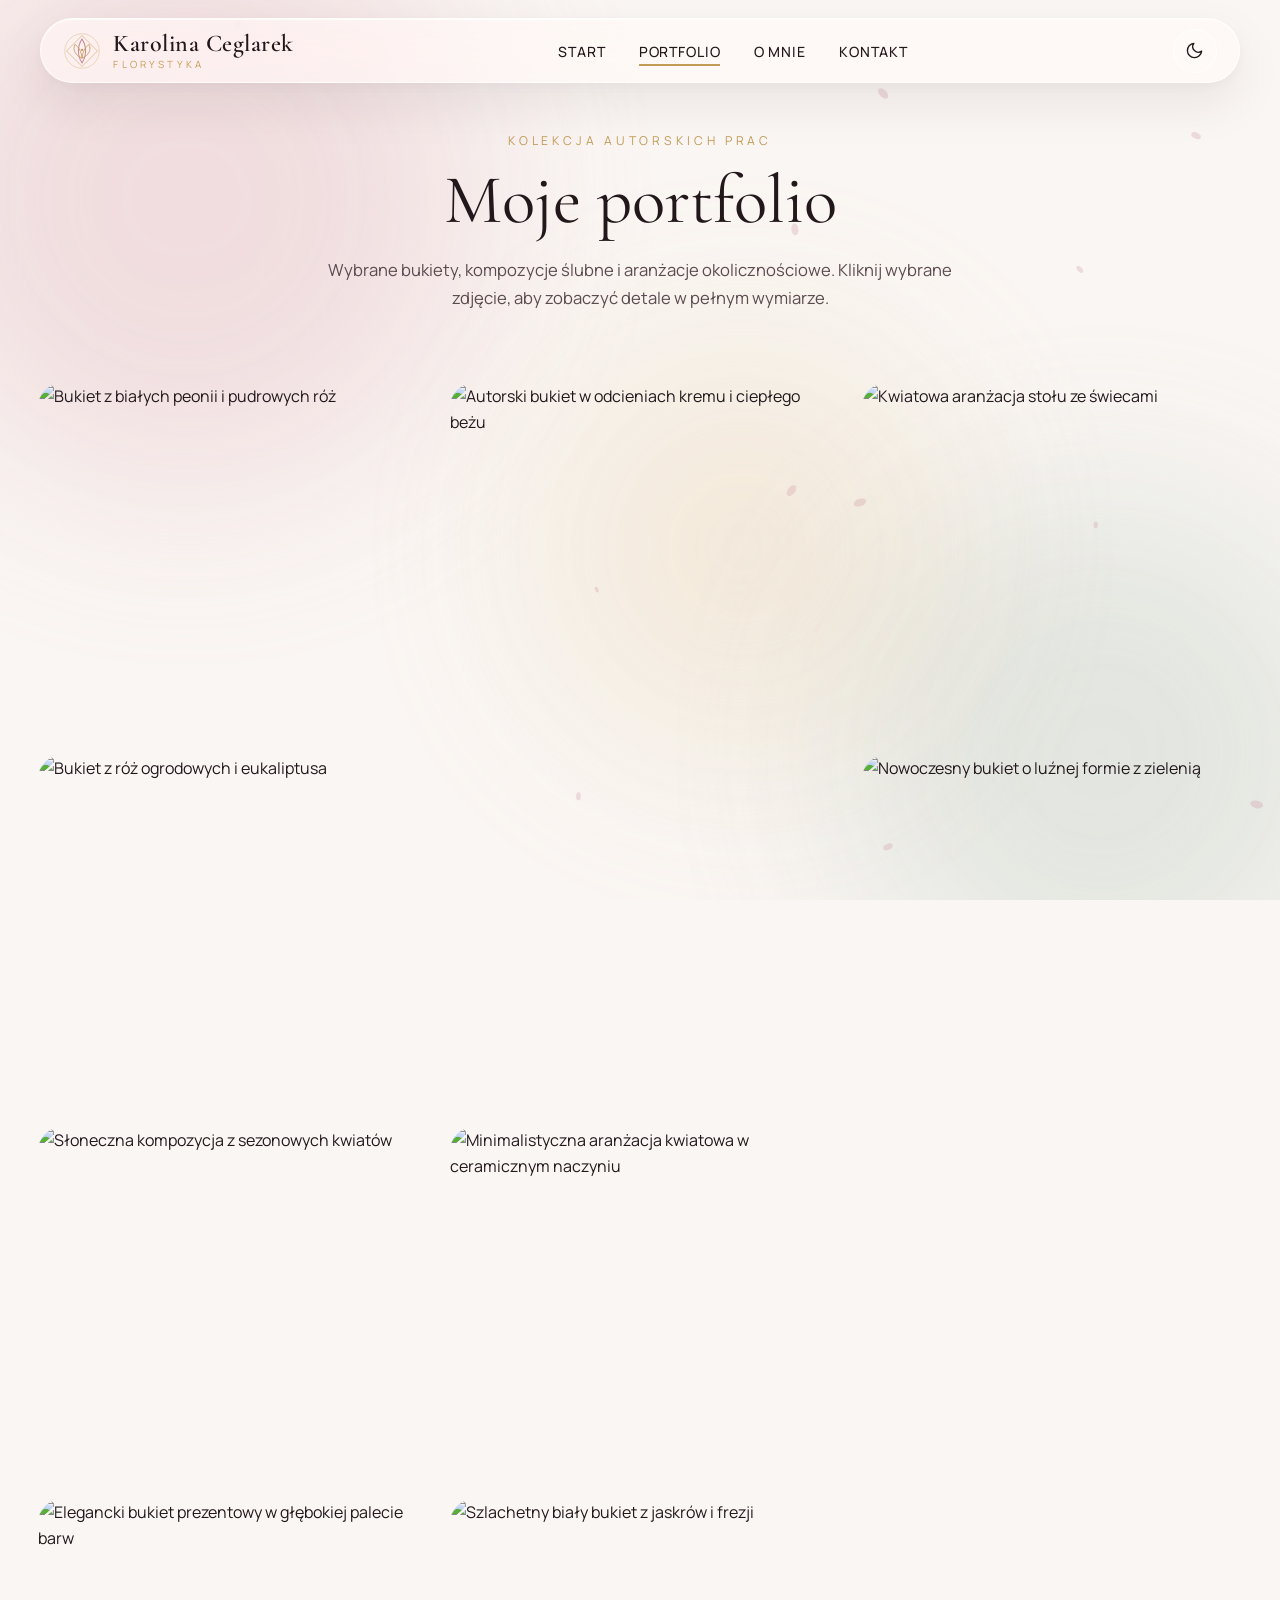
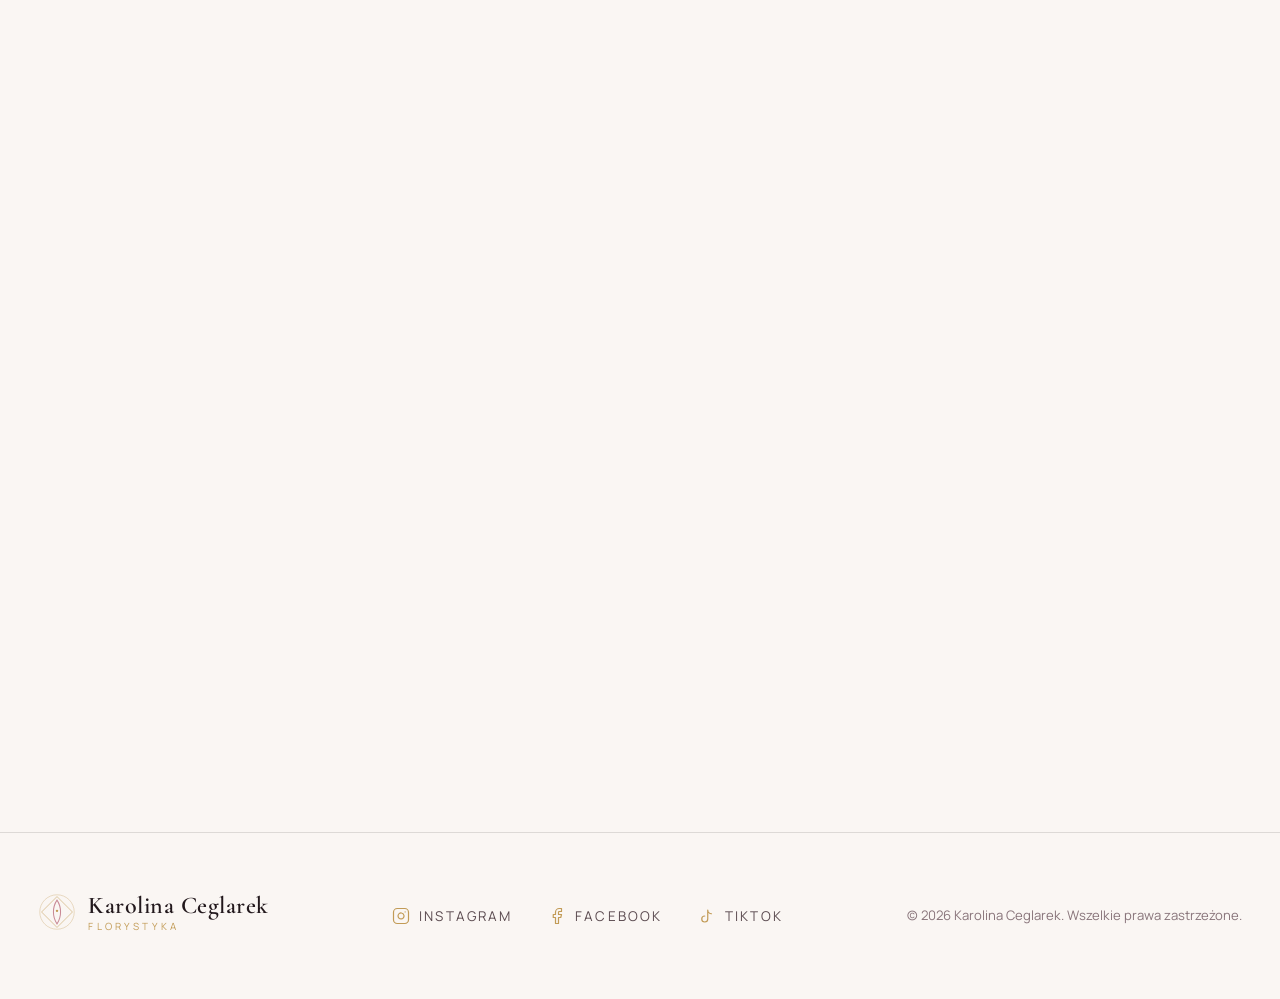
==== commit b85410d6: "Add files via upload" ====
--- a/portfolio.html
+++ b/portfolio.html
@@ -1,15 +1,364 @@
-<!doctype html>
-<html lang="pl">
-  <head>
-    <meta charset="UTF-8" />
-    <meta name="viewport" content="width=device-width, initial-scale=1.0, maximum-scale=5.0" />
-    <meta name="theme-color" content="#241c25" />
-    <meta name="description" content="Zobacz portfolio autorskich bukietów na zamówienie, dekoracji stołów weselnych, opraw ślubnych i kompozycji kwiatowych Karoliny Ceglarek." />
-    <title>Portfolio Realizacji — Karolina Ceglarek · Bukiety i Dekoracje na Zamówienie</title>
-    <link rel="stylesheet" href="style.css" />
-  </head>
-  <body>
-    <div id="root"></div>
-    <script src="app.js"></script>
-  </body>
-</html>
+<!DOCTYPE html>
+<html lang="pl" data-theme="light">
+<head>
+  <meta charset="UTF-8">
+  <meta name="viewport" content="width=device-width, initial-scale=1.0">
+  <title>Portfolio – Karolina Ceglarek Florystyka | Galeria Kompozycji</title>
+  <meta name="description" content="Zobacz portfolio florystyczne Karoliny Ceglarek: autorskie bukiety, florystyka ślubna i dekoracje kwiatowe.">
+  
+  <!-- Open Graph -->
+  <meta property="og:type" content="website">
+  <meta property="og:locale" content="pl_PL">
+  <meta property="og:title" content="Portfolio – Karolina Ceglarek Florystyka">
+  <meta property="og:description" content="Wybrane kompozycje kwiatowe, bukiety ślubne i okolicznościowe.">
+  <meta property="og:image" content="https://images.unsplash.com/photo-1526047932273-341f2a7631f9?auto=format&fit=crop&w=1200&q=80">
+
+  <!-- Favicon SVG -->
+  <link rel="icon" type="image/svg+xml" href="data:image/svg+xml,%3Csvg xmlns='http://www.w3.org/2000/svg' viewBox='0 0 64 64'%3E%3Crect width='64' height='64' rx='32' fill='%23181014'/%3E%3Ccircle cx='32' cy='32' r='26' fill='none' stroke='%23C8A464' stroke-width='1.2'/%3E%3Cpath d='M32 13C26 23 26 41 32 51C38 41 38 23 32 13Z' fill='none' stroke='%23D698A4' stroke-width='1.8'/%3E%3Cpath d='M20 32C27 26 37 26 44 32C37 38 27 38 20 32Z' fill='none' stroke='%23C8A464' stroke-width='1.5'/%3E%3C/svg%3E">
+
+  <!-- Google Fonts -->
+  <link rel="preconnect" href="https://fonts.googleapis.com">
+  <link rel="preconnect" href="https://fonts.gstatic.com" crossorigin>
+  <link href="https://fonts.googleapis.com/css2?family=Cormorant+Garamond:ital,wght@0,400;0,500;0,600;1,400;1,600&family=Manrope:wght@300;400;500;600&display=swap" rel="stylesheet">
+
+  <link rel="stylesheet" href="css/style.css">
+</head>
+<body class="page-sub">
+
+  <div class="page-transition" id="pageTransition" aria-hidden="true"></div>
+  <div class="custom-cursor-dot" id="cursorDot" aria-hidden="true"></div>
+  <div class="custom-cursor-ring" id="cursorRing" aria-hidden="true"></div>
+
+  <div class="ambient-bg" aria-hidden="true">
+    <div class="ambient-blob blob-1"></div>
+    <div class="ambient-blob blob-2"></div>
+    <div class="ambient-blob blob-3"></div>
+    <canvas id="petalsCanvas"></canvas>
+  </div>
+
+  <!-- NAWIGACJA Z NOWYM LOGO -->
+  <header class="site-header" id="siteHeader">
+    <nav class="nav-container glass-panel" aria-label="Główna nawigacja">
+      <a href="index.html" class="nav-logo" aria-label="Karolina Ceglarek Florystyka – Strona główna">
+        <svg class="brand-mark-svg" viewBox="0 0 64 64" fill="none" xmlns="http://www.w3.org/2000/svg" aria-hidden="true">
+          <circle cx="32" cy="32" r="29" stroke="currentColor" stroke-width="1.2" opacity="0.45"/>
+          <path d="M32 6 L58 32 L32 58 L6 32 Z" stroke="currentColor" stroke-width="1.2" opacity="0.75"/>
+          <path d="M32 12 C24 24, 24 40, 32 52 C40 40, 40 24, 32 12 Z" stroke="var(--accent-rose)" stroke-width="1.7"/>
+          <path d="M32 44 C21 40, 16 30, 20 21 C27 25, 31 34, 32 44 Z" stroke="currentColor" stroke-width="1.4"/>
+          <path d="M32 44 C43 40, 48 30, 44 21 C37 25, 33 34, 32 44 Z" stroke="currentColor" stroke-width="1.4"/>
+          <circle cx="32" cy="30" r="2" fill="var(--accent-gold)"/>
+        </svg>
+        <div class="logo-text-group">
+          <span class="logo-name">Karolina Ceglarek</span>
+          <span class="logo-tag">florystyka</span>
+        </div>
+      </a>
+
+      <ul class="nav-links">
+        <li><a href="index.html" class="nav-link">Start</a></li>
+        <li><a href="portfolio.html" class="nav-link active" aria-current="page">Portfolio</a></li>
+        <li><a href="omnie.html" class="nav-link">O mnie</a></li>
+        <li><a href="index.html#kontakt" class="nav-link">Kontakt</a></li>
+      </ul>
+
+      <div class="nav-actions">
+        <button type="button" class="theme-toggle-btn" id="themeToggleBtn" aria-label="Przełącz motyw kolorystyczny" title="Zmień motyw">
+          <svg class="icon-sun" viewBox="0 0 24 24" fill="none" stroke="currentColor" stroke-width="1.7" stroke-linecap="round" stroke-linejoin="round" aria-hidden="true">
+            <circle cx="12" cy="12" r="5"></circle>
+            <line x1="12" y1="1" x2="12" y2="3"></line>
+            <line x1="12" y1="21" x2="12" y2="23"></line>
+            <line x1="4.22" y1="4.22" x2="5.64" y2="5.64"></line>
+            <line x1="18.36" y1="18.36" x2="19.78" y2="19.78"></line>
+            <line x1="1" y1="12" x2="3" y2="12"></line>
+            <line x1="21" y1="12" x2="23" y2="12"></line>
+            <line x1="4.22" y1="19.78" x2="5.64" y2="18.36"></line>
+            <line x1="18.36" y1="5.64" x2="19.78" y2="4.22"></line>
+          </svg>
+          <svg class="icon-moon" viewBox="0 0 24 24" fill="none" stroke="currentColor" stroke-width="1.7" stroke-linecap="round" stroke-linejoin="round" aria-hidden="true">
+            <path d="M21 12.79A9 9 0 1 1 11.21 3 7 7 0 0 0 21 12.79z"></path>
+          </svg>
+        </button>
+
+        <button type="button" class="burger-btn" id="burgerBtn" aria-label="Otwórz menu nawigacji" aria-expanded="false" aria-controls="mobileMenu">
+          <span class="burger-line"></span>
+          <span class="burger-line"></span>
+          <span class="burger-line"></span>
+        </button>
+      </div>
+    </nav>
+  </header>
+
+  <!-- MENU MOBILNE -->
+  <div class="mobile-menu-overlay" id="mobileMenu" aria-hidden="true">
+    <div class="mobile-menu-backdrop" id="mobileMenuBackdrop"></div>
+    <div class="mobile-menu-panel glass-panel">
+      <span class="mobile-menu-eyebrow">Menu nawigacji</span>
+      <ul class="mobile-nav-list">
+        <li><a href="index.html" class="mobile-nav-link">Start</a></li>
+        <li><a href="portfolio.html" class="mobile-nav-link active">Moje portfolio</a></li>
+        <li><a href="omnie.html" class="mobile-nav-link">O mnie</a></li>
+        <li><a href="index.html#kontakt" class="mobile-nav-link">Zamów bukiet / Kontakt</a></li>
+      </ul>
+      <div class="mobile-menu-footer">
+        <p>Karolina Ceglarek — Florystyka</p>
+      </div>
+    </div>
+  </div>
+
+  <main class="subpage-main">
+    <!-- NAGŁÓWEK PORTFOLIO (BEZ ZAKŁADEK I SEKCJI – JEDNA SPÓJNA GALERIA) -->
+    <section class="subpage-hero container">
+      <div class="subpage-hero-inner reveal">
+        <span class="section-eyebrow">Kolekcja autorskich prac</span>
+        <h1 class="subpage-title">Moje portfolio</h1>
+        <p class="section-lead">
+          Wybrane bukiety, kompozycje ślubne i aranżacje okolicznościowe. 
+          Kliknij wybrane zdjęcie, aby zobaczyć detale w pełnym wymiarze.
+        </p>
+      </div>
+    </section>
+
+    <!-- JEDNOLITA GALERIA EDYTORIALOWA -->
+    <!-- ZDJĘCIA W GALERII DO PODMIANY NA WŁASNE FOTOGRAFIE -->
+    <section class="portfolio-section container" aria-label="Galeria realizacji florystycznych">
+      <div class="portfolio-grid" id="portfolioGrid">
+
+        <!-- Pozycja 1 -->
+        <article class="portfolio-item reveal" tabindex="0" role="button" aria-label="Powiększ zdjęcie: Poranna Rosa">
+          <div class="portfolio-media">
+            <img 
+              src="https://images.unsplash.com/photo-1526047932273-341f2a7631f9?auto=format&fit=crop&w=950&q=85" 
+              width="950" height="1200" loading="lazy"
+              alt="Bukiet z białych peonii i pudrowych róż"
+            >
+            <div class="portfolio-overlay">
+              <div class="portfolio-caption-clean">
+                <span class="badge-category">01 / Kompozycja</span>
+                <h2 class="badge-title">Poranna Rosa</h2>
+              </div>
+            </div>
+          </div>
+        </article>
+
+        <!-- Pozycja 2 (Wysoka) -->
+        <article class="portfolio-item portfolio-item-tall reveal" tabindex="0" role="button" aria-label="Powiększ zdjęcie: Jedwabny Szlak">
+          <div class="portfolio-media">
+            <img 
+              src="https://images.unsplash.com/photo-1561181286-d3fee7d55364?auto=format&fit=crop&w=950&q=85" 
+              width="950" height="1400" loading="lazy"
+              alt="Autorski bukiet w odcieniach kremu i ciepłego beżu"
+            >
+            <div class="portfolio-overlay">
+              <div class="portfolio-caption-clean">
+                <span class="badge-category">02 / Kompozycja</span>
+                <h2 class="badge-title">Jedwabny Szlak</h2>
+              </div>
+            </div>
+          </div>
+        </article>
+
+        <!-- Pozycja 3 -->
+        <article class="portfolio-item reveal" tabindex="0" role="button" aria-label="Powiększ zdjęcie: Szampański Wieczór">
+          <div class="portfolio-media">
+            <img 
+              src="https://images.unsplash.com/photo-1519225421980-715cb0215aed?auto=format&fit=crop&w=950&q=85" 
+              width="950" height="1200" loading="lazy"
+              alt="Kwiatowa aranżacja stołu ze świecami"
+            >
+            <div class="portfolio-overlay">
+              <div class="portfolio-caption-clean">
+                <span class="badge-category">03 / Kompozycja</span>
+                <h2 class="badge-title">Szampański Wieczór</h2>
+              </div>
+            </div>
+          </div>
+        </article>
+
+        <!-- Pozycja 4 -->
+        <article class="portfolio-item reveal" tabindex="0" role="button" aria-label="Powiększ zdjęcie: Pudrowy Szept">
+          <div class="portfolio-media">
+            <img 
+              src="https://images.unsplash.com/photo-1487530811176-3780de880c2d?auto=format&fit=crop&w=950&q=85" 
+              width="950" height="1200" loading="lazy"
+              alt="Bukiet z róż ogrodowych i eukaliptusa"
+            >
+            <div class="portfolio-overlay">
+              <div class="portfolio-caption-clean">
+                <span class="badge-category">04 / Kompozycja</span>
+                <h2 class="badge-title">Pudrowy Szept</h2>
+              </div>
+            </div>
+          </div>
+        </article>
+
+        <!-- Pozycja 5 (Wysoka) -->
+        <article class="portfolio-item portfolio-item-tall reveal" tabindex="0" role="button" aria-label="Powiększ zdjęcie: Szałwiowy Ogród">
+          <div class="portfolio-media">
+            <img 
+              src="https://images.unsplash.com/photo-1522673607200-164d1b6ce486?auto=format&fit=crop&w=950&q=85" 
+              width="950" height="1400" loading="lazy"
+              alt="Nowoczesny bukiet o luźnej formie z zielenią"
+            >
+            <div class="portfolio-overlay">
+              <div class="portfolio-caption-clean">
+                <span class="badge-category">05 / Kompozycja</span>
+                <h2 class="badge-title">Szałwiowy Ogród</h2>
+              </div>
+            </div>
+          </div>
+        </article>
+
+        <!-- Pozycja 6 -->
+        <article class="portfolio-item reveal" tabindex="0" role="button" aria-label="Powiększ zdjęcie: Złota Godzina">
+          <div class="portfolio-media">
+            <img 
+              src="https://images.unsplash.com/photo-1490750967868-88aa4486c946?auto=format&fit=crop&w=950&q=85" 
+              width="950" height="1200" loading="lazy"
+              alt="Słoneczna kompozycja z sezonowych kwiatów"
+            >
+            <div class="portfolio-overlay">
+              <div class="portfolio-caption-clean">
+                <span class="badge-category">06 / Kompozycja</span>
+                <h2 class="badge-title">Złota Godzina</h2>
+              </div>
+            </div>
+          </div>
+        </article>
+
+        <!-- Pozycja 7 -->
+        <article class="portfolio-item reveal" tabindex="0" role="button" aria-label="Powiększ zdjęcie: Botaniczna Harmonia">
+          <div class="portfolio-media">
+            <img 
+              src="https://images.unsplash.com/photo-1464699908537-0954e50791ee?auto=format&fit=crop&w=950&q=85" 
+              width="950" height="1200" loading="lazy"
+              alt="Minimalistyczna aranżacja kwiatowa w ceramicznym naczyniu"
+            >
+            <div class="portfolio-overlay">
+              <div class="portfolio-caption-clean">
+                <span class="badge-category">07 / Kompozycja</span>
+                <h2 class="badge-title">Botaniczna Harmonia</h2>
+              </div>
+            </div>
+          </div>
+        </article>
+
+        <!-- Pozycja 8 -->
+        <article class="portfolio-item reveal" tabindex="0" role="button" aria-label="Powiększ zdjęcie: Aksamitny Wieczór">
+          <div class="portfolio-media">
+            <img 
+              src="https://images.unsplash.com/photo-1508615039623-a25605d2b022?auto=format&fit=crop&w=950&q=85" 
+              width="950" height="1200" loading="lazy"
+              alt="Elegancki bukiet prezentowy w głębokiej palecie barw"
+            >
+            <div class="portfolio-overlay">
+              <div class="portfolio-caption-clean">
+                <span class="badge-category">08 / Kompozycja</span>
+                <h2 class="badge-title">Aksamitny Wieczór</h2>
+              </div>
+            </div>
+          </div>
+        </article>
+
+        <!-- Pozycja 9 -->
+        <article class="portfolio-item reveal" tabindex="0" role="button" aria-label="Powiększ zdjęcie: Biała Perła">
+          <div class="portfolio-media">
+            <img 
+              src="https://images.unsplash.com/photo-1455659817273-f96807779a8a?auto=format&fit=crop&w=950&q=85" 
+              width="950" height="1200" loading="lazy"
+              alt="Szlachetny biały bukiet z jaskrów i frezji"
+            >
+            <div class="portfolio-overlay">
+              <div class="portfolio-caption-clean">
+                <span class="badge-category">09 / Kompozycja</span>
+                <h2 class="badge-title">Biała Perła</h2>
+              </div>
+            </div>
+          </div>
+        </article>
+
+      </div>
+    </section>
+
+    <!-- DOLNE ZAPROSZENIE DO KONTAKTU (BEZ KONTENERA) -->
+    <section class="editorial-bottom-cta container reveal">
+      <div class="editorial-divider-line" aria-hidden="true"></div>
+      <span class="section-eyebrow">Indywidualne projekty</span>
+      <h2 class="editorial-big-heading">Marzysz o własnej kompozycji?</h2>
+      <p class="section-lead">
+        Opowiedz mi o okazji oraz ulubionych kwiatach — wspólnie stworzymy bukiet lub oprawę uroczystości.
+      </p>
+      <a href="index.html#kontakt" class="hero-center-btn glass-glossy-btn magnetic-btn">
+        <span class="btn-glow-aura" aria-hidden="true"></span>
+        <span class="btn-sheen" aria-hidden="true"></span>
+        <span class="btn-icon-flower" aria-hidden="true">✦</span>
+        <span class="btn-text">Zamów bukiet</span>
+      </a>
+    </section>
+  </main>
+
+  <!-- LIGHTBOX MODAL -->
+  <div class="lightbox" id="lightbox" role="dialog" aria-modal="true" aria-hidden="true" aria-label="Podgląd zdjęcia z portfolio">
+    <div class="lightbox-backdrop" id="lightboxBackdrop"></div>
+    <button type="button" class="lightbox-close glass-pill" id="lightboxClose" aria-label="Zamknij podgląd">✕</button>
+    <button type="button" class="lightbox-nav lightbox-prev glass-pill" id="lightboxPrev" aria-label="Poprzednie zdjęcie">←</button>
+    <button type="button" class="lightbox-nav lightbox-next glass-pill" id="lightboxNext" aria-label="Następne zdjęcie">→</button>
+    
+    <div class="lightbox-content">
+      <img src="" alt="" class="lightbox-img" id="lightboxImg">
+      <div class="lightbox-caption glass-panel">
+        <span class="badge-category" id="lightboxCategory"></span>
+        <h3 class="badge-title" id="lightboxTitle"></h3>
+      </div>
+    </div>
+  </div>
+
+  <!-- STOPKA Z SOCIAL MEDIAMI -->
+  <footer class="site-footer">
+    <div class="container footer-editorial">
+      <div class="footer-brand-col">
+        <a href="index.html" class="nav-logo footer-logo">
+          <svg class="brand-mark-svg" viewBox="0 0 64 64" fill="none" xmlns="http://www.w3.org/2000/svg" aria-hidden="true">
+            <circle cx="32" cy="32" r="29" stroke="currentColor" stroke-width="1.2" opacity="0.45"/>
+            <path d="M32 6 L58 32 L32 58 L6 32 Z" stroke="currentColor" stroke-width="1.2" opacity="0.75"/>
+            <path d="M32 12 C24 24, 24 40, 32 52 C40 40, 40 24, 32 12 Z" stroke="var(--accent-rose)" stroke-width="1.7"/>
+            <circle cx="32" cy="30" r="2" fill="var(--accent-gold)"/>
+          </svg>
+          <div class="logo-text-group">
+            <span class="logo-name">Karolina Ceglarek</span>
+            <span class="logo-tag">florystyka</span>
+          </div>
+        </a>
+      </div>
+
+      <div class="footer-socials" aria-label="Media społecznościowe">
+        <a href="#" target="_blank" rel="noopener noreferrer" data-contact-type="instagram" class="footer-social-link">
+          <svg viewBox="0 0 24 24" fill="none" stroke="currentColor" stroke-width="1.6" stroke-linecap="round" stroke-linejoin="round" aria-hidden="true">
+            <rect x="2" y="2" width="20" height="20" rx="5" ry="5"></rect>
+            <path d="M16 11.37A4 4 0 1 1 12.63 8 4 4 0 0 1 16 11.37z"></path>
+            <line x1="17.5" y1="6.5" x2="17.51" y2="6.5"></line>
+          </svg>
+          <span>Instagram</span>
+        </a>
+
+        <a href="#" target="_blank" rel="noopener noreferrer" data-contact-type="facebook" class="footer-social-link">
+          <svg viewBox="0 0 24 24" fill="none" stroke="currentColor" stroke-width="1.6" stroke-linecap="round" stroke-linejoin="round" aria-hidden="true">
+            <path d="M18 2h-3a5 5 0 0 0-5 5v3H7v4h3v8h4v-8h3l1-4h-4V7a1 1 0 0 1 1-1h3z"></path>
+          </svg>
+          <span>Facebook</span>
+        </a>
+
+        <a href="#" target="_blank" rel="noopener noreferrer" data-contact-type="tiktok" class="footer-social-link">
+          <svg viewBox="0 0 24 24" fill="none" stroke="currentColor" stroke-width="1.6" stroke-linecap="round" stroke-linejoin="round" aria-hidden="true">
+            <path d="M9 12a4 4 0 1 0 4 4V4a5 5 0 0 0 5 5"></path>
+          </svg>
+          <span>TikTok</span>
+        </a>
+      </div>
+
+      <p class="footer-copy">&copy; <span id="currentYear">2026</span> Karolina Ceglarek. Wszelkie prawa zastrzeżone.</p>
+    </div>
+  </footer>
+
+  <script src="js/main.js" defer></script>
+</body>
+</html>
--- a/css/style.css
+++ b/css/style.css
@@ -0,0 +1,1798 @@
+/* ==========================================================================
+   KAROLINA CEGLAREK – FLORYSTYKA | ARKUSZ STYLÓW ATELIER LUXURY
+   ========================================================================== */
+
+/* 1. ZMIENNE CSS I DWA MOTYWY KOLORYSTYCZNE
+   ========================================================================== */
+:root,
+[data-theme="light"] {
+  --bg-primary: #FAF6F3;
+  --bg-secondary: #F3EAE6;
+  --text-primary: #22181C;
+  --text-secondary: #5B4B50;
+  --text-muted: #88747A;
+
+  --accent-rose: #C88895;
+  --accent-sage: #698071;
+  --accent-gold: #C29B56;
+
+  --line-subtle: rgba(34, 24, 28, 0.13);
+  --line-strong: rgba(194, 155, 86, 0.75);
+
+  --glass-bg: rgba(255, 250, 248, 0.62);
+  --glass-bg-strong: rgba(255, 250, 248, 0.84);
+  --glass-fallback-bg: rgba(250, 246, 243, 0.96);
+  --glass-border: rgba(255, 255, 255, 0.76);
+  --glass-border-hover: rgba(194, 155, 86, 0.65);
+  --glass-inner-glow: rgba(255, 255, 255, 0.7);
+  --glass-shadow: 0 20px 50px rgba(45, 26, 32, 0.08), 0 4px 14px rgba(45, 26, 32, 0.04);
+
+  --blob-1: rgba(224, 177, 187, 0.42);
+  --blob-2: rgba(164, 188, 173, 0.32);
+  --blob-3: rgba(225, 198, 153, 0.30);
+
+  --intro-bg: #160E12;
+  --intro-text: #FAF6F3;
+  --petal-color: rgba(200, 136, 149, 0.25);
+
+  --font-serif: 'Cormorant Garamond', Georgia, serif;
+  --font-sans: 'Manrope', -apple-system, BlinkMacSystemFont, sans-serif;
+
+  --radius-sm: 14px;
+  --radius-md: 24px;
+  --radius-lg: 34px;
+  --radius-pill: 999px;
+
+  --ease-out-expo: cubic-bezier(0.16, 1, 0.3, 1);
+  --ease-in-out: cubic-bezier(0.65, 0, 0.35, 1);
+}
+
+[data-theme="dark"] {
+  --bg-primary: #130B0F;
+  --bg-secondary: #1B1016;
+  --text-primary: #F7EFF1;
+  --text-secondary: #CFBDC3;
+  --text-muted: #968087;
+
+  --accent-rose: #D696A3;
+  --accent-sage: #859E8E;
+  --accent-gold: #D8B46E;
+
+  --line-subtle: rgba(247, 239, 241, 0.14);
+  --line-strong: rgba(216, 180, 110, 0.85);
+
+  --glass-bg: rgba(31, 18, 25, 0.62);
+  --glass-bg-strong: rgba(26, 14, 20, 0.84);
+  --glass-fallback-bg: rgba(24, 13, 19, 0.96);
+  --glass-border: rgba(255, 235, 240, 0.15);
+  --glass-border-hover: rgba(216, 180, 110, 0.58);
+  --glass-inner-glow: rgba(255, 235, 240, 0.10);
+  --glass-shadow: 0 22px 55px rgba(0, 0, 0, 0.5), 0 4px 16px rgba(0, 0, 0, 0.35);
+
+  --blob-1: rgba(98, 32, 54, 0.40);
+  --blob-2: rgba(45, 26, 38, 0.52);
+  --blob-3: rgba(140, 102, 48, 0.18);
+
+  --intro-bg: #10090D;
+  --intro-text: #FAF6F3;
+  --petal-color: rgba(214, 150, 163, 0.20);
+}
+
+/* 2. RESET I BAZA
+   ========================================================================== */
+*,
+*::before,
+*::after {
+  box-sizing: border-box;
+  margin: 0;
+  padding: 0;
+}
+
+html {
+  font-size: 16px;
+  -webkit-text-size-adjust: 100%;
+}
+
+body {
+  font-family: var(--font-sans);
+  background-color: var(--bg-primary);
+  color: var(--text-primary);
+  line-height: 1.65;
+  overflow-x: hidden;
+  transition: background-color 0.55s var(--ease-out-expo), color 0.55s var(--ease-out-expo);
+  min-height: 100svh;
+  position: relative;
+}
+
+img {
+  max-width: 100%;
+  height: auto;
+  display: block;
+}
+
+a {
+  color: inherit;
+  text-decoration: none;
+}
+
+button {
+  font: inherit;
+  color: inherit;
+  background: none;
+  border: none;
+  cursor: pointer;
+}
+
+ul {
+  list-style: none;
+}
+
+:focus-visible {
+  outline: 2px solid var(--accent-gold);
+  outline-offset: 4px;
+  border-radius: 6px;
+}
+
+.container {
+  width: min(1280px, 100% - clamp(2rem, 6vw, 5.5rem));
+  margin-inline: auto;
+}
+
+.section-padding {
+  padding-block: clamp(5rem, 10vw, 8.5rem);
+}
+
+/* 3. TŁO AMBIENTOWE I PRZEJŚCIA PODSTRON
+   ========================================================================== */
+.ambient-bg {
+  position: fixed;
+  inset: 0;
+  z-index: -1;
+  pointer-events: none;
+  overflow: hidden;
+}
+
+.ambient-blob {
+  position: absolute;
+  border-radius: 50%;
+  filter: blur(95px);
+  opacity: 0.85;
+  will-change: transform;
+  animation: floatBlob 24s var(--ease-in-out) infinite alternate;
+}
+
+.blob-1 {
+  width: clamp(320px, 45vw, 620px);
+  height: clamp(320px, 45vw, 620px);
+  background: var(--blob-1);
+  top: -10%;
+  left: -8%;
+}
+
+.blob-2 {
+  width: clamp(280px, 40vw, 560px);
+  height: clamp(280px, 40vw, 560px);
+  background: var(--blob-2);
+  bottom: -12%;
+  right: -6%;
+  animation-duration: 28s;
+  animation-direction: alternate-reverse;
+}
+
+.blob-3 {
+  width: clamp(240px, 32vw, 460px);
+  height: clamp(240px, 32vw, 460px);
+  background: var(--blob-3);
+  top: 38%;
+  left: 42%;
+  animation-duration: 20s;
+}
+
+@keyframes floatBlob {
+  0% { transform: translate3d(0, 0, 0) scale(1); }
+  50% { transform: translate3d(40px, -30px, 0) scale(1.07); }
+  100% { transform: translate3d(-30px, 35px, 0) scale(0.95); }
+}
+
+#petalsCanvas {
+  position: absolute;
+  inset: 0;
+  width: 100%;
+  height: 100%;
+}
+
+.page-transition {
+  position: fixed;
+  inset: 0;
+  z-index: 900;
+  background-color: var(--bg-primary);
+  pointer-events: none;
+  opacity: 0;
+  transition: opacity 0.42s var(--ease-out-expo);
+}
+
+.page-transition.is-active {
+  opacity: 1;
+  pointer-events: all;
+}
+
+/* 4. POWIERZCHNIE SZKLISTE (NAWIGACJA, PRZYCISKI, LIGHTBOX)
+   ========================================================================== */
+.glass-panel,
+.glass-pill {
+  background: var(--glass-fallback-bg);
+  border: 1px solid var(--glass-border);
+  box-shadow: var(--glass-shadow), inset 0 1px 1px var(--glass-inner-glow);
+  position: relative;
+  transition: transform 0.45s var(--ease-out-expo),
+              border-color 0.45s var(--ease-out-expo),
+              box-shadow 0.45s var(--ease-out-expo),
+              background-color 0.45s var(--ease-out-expo);
+}
+
+@supports ((-webkit-backdrop-filter: blur(1px)) or (backdrop-filter: blur(1px))) {
+  .glass-panel,
+  .glass-pill {
+    background: var(--glass-bg);
+    -webkit-backdrop-filter: blur(22px) saturate(170%);
+    backdrop-filter: blur(22px) saturate(170%);
+  }
+}
+
+/* 5. PROFESJONALNA ANIMACJA WEJŚCIA (ATELIER INTRO)
+   ========================================================================== */
+.intro-overlay {
+  position: fixed;
+  inset: 0;
+  z-index: 1000;
+  display: flex;
+  align-items: center;
+  justify-content: center;
+  color: var(--intro-text);
+  pointer-events: all;
+}
+
+.intro-overlay.is-hidden {
+  display: none;
+  pointer-events: none;
+}
+
+.intro-curtain {
+  position: absolute;
+  top: 0;
+  bottom: 0;
+  width: 50.5%;
+  background: radial-gradient(circle at center, #23151C 0%, var(--intro-bg) 100%);
+  transition: transform 1.25s cubic-bezier(0.77, 0, 0.175, 1);
+  will-change: transform;
+}
+
+.intro-curtain-left {
+  left: 0;
+  border-right: 1px solid rgba(216, 180, 110, 0.2);
+}
+
+.intro-curtain-right {
+  right: 0;
+}
+
+.intro-overlay.is-splitting .intro-curtain-left {
+  transform: translate3d(-101%, 0, 0);
+}
+
+.intro-overlay.is-splitting .intro-curtain-right {
+  transform: translate3d(101%, 0, 0);
+}
+
+.intro-center {
+  position: relative;
+  z-index: 2;
+  display: flex;
+  flex-direction: column;
+  align-items: center;
+  text-align: center;
+  padding: 2rem;
+  transition: opacity 0.55s ease, transform 0.65s var(--ease-out-expo);
+}
+
+.intro-overlay.is-splitting .intro-center,
+.intro-overlay.is-splitting .intro-skip-btn {
+  opacity: 0;
+  transform: scale(0.94) translateY(-10px);
+  pointer-events: none;
+}
+
+.intro-crest-wrap {
+  margin-bottom: 1.5rem;
+}
+
+.intro-crest-svg {
+  width: clamp(105px, 15vw, 138px);
+  height: auto;
+  color: #D8B46E;
+}
+
+.crest-ring-outer {
+  transform-origin: center;
+  opacity: 0;
+  transition: opacity 0.8s ease;
+}
+
+.intro-overlay.is-playing .crest-ring-outer {
+  opacity: 0.55;
+  animation: slowSpin 26s linear infinite;
+}
+
+@keyframes slowSpin {
+  to { transform: rotate(360deg); }
+}
+
+.crest-diamond,
+.crest-petal-main,
+.crest-petal-side {
+  stroke-dasharray: 420;
+  stroke-dashoffset: 420;
+}
+
+.crest-star {
+  opacity: 0;
+  transform-origin: center;
+  transform: scale(0.2);
+}
+
+.intro-overlay.is-playing .crest-diamond {
+  animation: drawSvgLine 1.4s var(--ease-out-expo) 0.1s forwards;
+}
+
+.intro-overlay.is-playing .crest-petal-main {
+  stroke: #E09CA8;
+  animation: drawSvgLine 1.35s var(--ease-out-expo) 0.45s forwards;
+}
+
+.intro-overlay.is-playing .crest-petal-side {
+  animation: drawSvgLine 1.3s var(--ease-out-expo) 0.75s forwards;
+}
+
+.intro-overlay.is-playing .crest-star {
+  animation: starBloom 0.8s var(--ease-out-expo) 1.25s forwards;
+}
+
+@keyframes drawSvgLine {
+  to { stroke-dashoffset: 0; }
+}
+
+@keyframes starBloom {
+  to {
+    opacity: 1;
+    transform: scale(1);
+  }
+}
+
+.intro-eyebrow {
+  display: block;
+  font-size: 0.72rem;
+  text-transform: uppercase;
+  letter-spacing: 0.42em;
+  color: #D8B46E;
+  margin-bottom: 0.55rem;
+  opacity: 0;
+  transform: translateY(10px);
+}
+
+.intro-overlay.is-playing .intro-eyebrow {
+  animation: revealChar 0.8s var(--ease-out-expo) 0.35s forwards;
+}
+
+.intro-title-mask,
+.intro-subtitle-mask {
+  overflow: hidden;
+}
+
+.intro-title {
+  display: inline-block;
+  font-family: var(--font-serif);
+  font-size: clamp(2.35rem, 5.8vw, 4.5rem);
+  font-weight: 400;
+  letter-spacing: 0.05em;
+  line-height: 1.12;
+  color: #FAF6F3;
+}
+
+.intro-char {
+  display: inline-block;
+  opacity: 0;
+  transform: translate3d(0, 105%, 0);
+  animation: revealChar 0.75s var(--ease-out-expo) forwards;
+}
+
+@keyframes revealChar {
+  to {
+    opacity: 1;
+    transform: translate3d(0, 0, 0);
+  }
+}
+
+.intro-progress-track {
+  width: clamp(140px, 24vw, 220px);
+  height: 1px;
+  background: rgba(255, 255, 255, 0.14);
+  margin: 1.15rem auto 0.9rem;
+  overflow: hidden;
+  position: relative;
+}
+
+.intro-progress-bar {
+  display: block;
+  width: 100%;
+  height: 100%;
+  background: linear-gradient(90deg, transparent, #D8B46E, #E09CA8);
+  transform: scaleX(0);
+  transform-origin: left;
+}
+
+.intro-overlay.is-playing .intro-progress-bar {
+  animation: fillProgress 2.4s cubic-bezier(0.22, 1, 0.36, 1) 0.25s forwards;
+}
+
+@keyframes fillProgress {
+  to { transform: scaleX(1); }
+}
+
+.intro-subtitle {
+  display: inline-block;
+  font-family: var(--font-serif);
+  font-style: italic;
+  font-size: clamp(1rem, 1.8vw, 1.3rem);
+  letter-spacing: 0.08em;
+  color: rgba(250, 246, 243, 0.78);
+  opacity: 0;
+  transform: translate3d(0, 14px, 0);
+}
+
+.intro-overlay.is-playing .intro-subtitle {
+  animation: revealChar 0.85s var(--ease-out-expo) 1.2s forwards;
+}
+
+.intro-skip-btn {
+  position: absolute;
+  bottom: clamp(1.5rem, 4vh, 2.5rem);
+  right: clamp(1.5rem, 4vw, 2.5rem);
+  z-index: 3;
+  padding: 0.65rem 1.35rem;
+  border-radius: var(--radius-pill);
+  font-size: 0.76rem;
+  letter-spacing: 0.16em;
+  text-transform: uppercase;
+  min-height: 44px;
+  color: #FAF6F3;
+  background: rgba(255, 255, 255, 0.08);
+  border: 1px solid rgba(255, 255, 255, 0.24);
+}
+
+.intro-skip-btn:hover {
+  border-color: #D8B46E;
+  transform: translateY(-2px);
+}
+
+/* 6. NAWIGACJA PŁYWAJĄCA Z NOWYM LOGO SYGNETOWYM
+   ========================================================================== */
+.site-header {
+  position: fixed;
+  top: clamp(0.75rem, 2vh, 1.35rem);
+  left: 0;
+  right: 0;
+  z-index: 500;
+  padding-inline: clamp(1rem, 4vw, 2.5rem);
+  transition: transform 0.45s var(--ease-out-expo), top 0.35s var(--ease-out-expo);
+  pointer-events: none;
+}
+
+.site-header.is-hidden {
+  transform: translate3d(0, -140%, 0);
+}
+
+.nav-container {
+  pointer-events: all;
+  max-width: 1200px;
+  margin-inline: auto;
+  padding: 0.6rem 1.4rem;
+  border-radius: var(--radius-pill);
+  display: flex;
+  align-items: center;
+  justify-content: space-between;
+  gap: 1.5rem;
+}
+
+.site-header.is-scrolled .nav-container {
+  padding: 0.48rem 1.25rem;
+  background: var(--glass-bg-strong);
+}
+
+/* Nowe Logo z sygnetem SVG */
+.nav-logo {
+  display: inline-flex;
+  align-items: center;
+  gap: 0.75rem;
+}
+
+.brand-mark-svg {
+  width: 38px;
+  height: 38px;
+  color: var(--accent-gold);
+  flex-shrink: 0;
+  transition: transform 0.55s var(--ease-out-expo);
+}
+
+.nav-logo:hover .brand-mark-svg {
+  transform: rotate(12deg) scale(1.06);
+}
+
+.logo-text-group {
+  display: flex;
+  flex-direction: column;
+  line-height: 1.04;
+}
+
+.logo-name {
+  font-family: var(--font-serif);
+  font-size: clamp(1.22rem, 1.9vw, 1.5rem);
+  font-weight: 600;
+  letter-spacing: 0.02em;
+}
+
+.logo-tag {
+  font-size: 0.62rem;
+  text-transform: uppercase;
+  letter-spacing: 0.32em;
+  color: var(--accent-gold);
+  margin-top: 2px;
+}
+
+.nav-links {
+  display: flex;
+  align-items: center;
+  gap: clamp(1.35rem, 2.6vw, 2.4rem);
+}
+
+.nav-link {
+  font-size: 0.88rem;
+  font-weight: 500;
+  letter-spacing: 0.06em;
+  text-transform: uppercase;
+  position: relative;
+  padding-block: 0.35rem;
+  transition: color 0.3s ease;
+}
+
+.nav-link::after {
+  content: "";
+  position: absolute;
+  left: 0;
+  bottom: 0;
+  width: 100%;
+  height: 1.5px;
+  background: var(--accent-gold);
+  transform: scaleX(0);
+  transform-origin: right;
+  transition: transform 0.38s var(--ease-out-expo);
+}
+
+.nav-link:hover::after,
+.nav-link.active::after {
+  transform: scaleX(1);
+  transform-origin: left;
+}
+
+.nav-actions {
+  display: flex;
+  align-items: center;
+  gap: 0.55rem;
+}
+
+.theme-toggle-btn,
+.burger-btn {
+  width: 44px;
+  height: 44px;
+  border-radius: 50%;
+  display: inline-flex;
+  align-items: center;
+  justify-content: center;
+  border: 1px solid var(--glass-border);
+  background: rgba(255, 255, 255, 0.12);
+  transition: transform 0.3s var(--ease-out-expo), border-color 0.3s ease;
+}
+
+.theme-toggle-btn:hover,
+.burger-btn:hover {
+  border-color: var(--glass-border-hover);
+  transform: scale(1.05);
+}
+
+.theme-toggle-btn svg {
+  width: 19px;
+  height: 19px;
+}
+
+[data-theme="light"] .icon-moon { display: block; }
+[data-theme="light"] .icon-sun { display: none; }
+[data-theme="dark"] .icon-sun { display: block; color: var(--accent-gold); }
+[data-theme="dark"] .icon-moon { display: none; }
+
+.burger-btn {
+  display: none;
+  flex-direction: column;
+  gap: 5px;
+}
+
+.burger-line {
+  width: 18px;
+  height: 1.6px;
+  background-color: var(--text-primary);
+  border-radius: 2px;
+  transition: transform 0.38s var(--ease-out-expo), opacity 0.25s ease;
+}
+
+.burger-btn.is-active .burger-line:nth-child(1) { transform: translateY(6.6px) rotate(45deg); }
+.burger-btn.is-active .burger-line:nth-child(2) { opacity: 0; }
+.burger-btn.is-active .burger-line:nth-child(3) { transform: translateY(-6.6px) rotate(-45deg); }
+
+/* Menu mobilne */
+.mobile-menu-overlay {
+  position: fixed;
+  inset: 0;
+  z-index: 450;
+  pointer-events: none;
+  opacity: 0;
+  transition: opacity 0.4s var(--ease-out-expo);
+  display: flex;
+  align-items: center;
+  justify-content: center;
+  padding: 1.25rem;
+}
+
+.mobile-menu-overlay.is-open {
+  opacity: 1;
+  pointer-events: all;
+}
+
+.mobile-menu-backdrop {
+  position: absolute;
+  inset: 0;
+  background: rgba(15, 8, 12, 0.5);
+  -webkit-backdrop-filter: blur(8px);
+  backdrop-filter: blur(8px);
+}
+
+.mobile-menu-panel {
+  position: relative;
+  z-index: 2;
+  width: min(460px, 100%);
+  padding: clamp(2.5rem, 6vh, 3.5rem) 2rem;
+  border-radius: var(--radius-lg);
+  text-align: center;
+  transform: translate3d(0, 24px, 0) scale(0.96);
+  transition: transform 0.45s var(--ease-out-expo);
+}
+
+.mobile-menu-overlay.is-open .mobile-menu-panel {
+  transform: translate3d(0, 0, 0) scale(1);
+}
+
+.mobile-menu-eyebrow {
+  display: block;
+  font-size: 0.75rem;
+  text-transform: uppercase;
+  letter-spacing: 0.28em;
+  color: var(--accent-gold);
+  margin-bottom: 1.5rem;
+}
+
+.mobile-nav-list {
+  display: flex;
+  flex-direction: column;
+  gap: 1.1rem;
+}
+
+.mobile-nav-link {
+  display: inline-block;
+  font-family: var(--font-serif);
+  font-size: clamp(1.85rem, 6vw, 2.4rem);
+  font-weight: 500;
+  padding: 0.35rem 1rem;
+  opacity: 0;
+  transform: translate3d(0, 18px, 0);
+  transition: opacity 0.4s var(--ease-out-expo),
+              transform 0.4s var(--ease-out-expo),
+              color 0.3s ease;
+}
+
+.mobile-menu-overlay.is-open .mobile-nav-link {
+  opacity: 1;
+  transform: translate3d(0, 0, 0);
+}
+
+.mobile-menu-overlay.is-open .mobile-nav-list li:nth-child(1) .mobile-nav-link { transition-delay: 0.08s; }
+.mobile-menu-overlay.is-open .mobile-nav-list li:nth-child(2) .mobile-nav-link { transition-delay: 0.14s; }
+.mobile-menu-overlay.is-open .mobile-nav-list li:nth-child(3) .mobile-nav-link { transition-delay: 0.20s; }
+.mobile-menu-overlay.is-open .mobile-nav-list li:nth-child(4) .mobile-nav-link { transition-delay: 0.26s; }
+
+.mobile-nav-link:hover,
+.mobile-nav-link.active {
+  color: var(--accent-gold);
+}
+
+.mobile-menu-footer {
+  margin-top: 2.25rem;
+  padding-top: 1.25rem;
+  border-top: 1px solid var(--line-subtle);
+  font-size: 0.8rem;
+  color: var(--text-muted);
+}
+
+/* 7. PODZIELONE HERO (100svh) Z PŁYNNYM WEJŚCIEM PO INTRO
+   ========================================================================== */
+.split-hero {
+  position: relative;
+  width: 100%;
+  height: 100svh;
+  min-height: 580px;
+  display: flex;
+  flex-direction: row;
+  overflow: hidden;
+}
+
+.hero-half {
+  position: relative;
+  flex: 1 1 50%;
+  height: 100%;
+  display: flex;
+  align-items: flex-end;
+  justify-content: center;
+  padding: clamp(2rem, 5vw, 4.5rem);
+  padding-bottom: clamp(3.5rem, 8vh, 5.5rem);
+  overflow: hidden;
+  transition: flex 0.8s var(--ease-out-expo);
+}
+
+.hero-half-left {
+  border-right: 1px solid rgba(255, 255, 255, 0.22);
+}
+
+@media (hover: hover) and (min-width: 901px) {
+  .split-hero:hover .hero-half {
+    flex: 1 1 45%;
+  }
+  .split-hero .hero-half:hover {
+    flex: 1 1 55%;
+  }
+}
+
+.hero-media-wrap {
+  position: absolute;
+  inset: 0;
+  z-index: 1;
+  overflow: hidden;
+}
+
+.hero-bg-img {
+  width: 100%;
+  height: 100%;
+  object-fit: cover;
+  transform: scale(1.04);
+  transition: transform 1.35s var(--ease-out-expo);
+  will-change: transform;
+}
+
+body.intro-active .hero-bg-img {
+  transform: scale(1.18);
+}
+
+.hero-half:hover .hero-bg-img {
+  transform: scale(1.1);
+}
+
+.hero-gradient-overlay {
+  position: absolute;
+  inset: 0;
+  background: linear-gradient(
+    to top,
+    rgba(14, 8, 11, 0.82) 0%,
+    rgba(14, 8, 11, 0.30) 50%,
+    rgba(14, 8, 11, 0.18) 100%
+  );
+}
+
+.hero-content {
+  position: relative;
+  z-index: 2;
+  text-align: center;
+  color: #FAF6F3;
+  max-width: 460px;
+  transition: transform 0.6s var(--ease-out-expo), opacity 0.6s ease;
+}
+
+body.intro-active .hero-stagger-item {
+  opacity: 0;
+  transform: translate3d(0, 36px, 0);
+}
+
+body.intro-complete .hero-stagger-item {
+  opacity: 1;
+  transform: translate3d(0, 0, 0);
+  transition: opacity 0.95s var(--ease-out-expo) 0.2s,
+              transform 0.95s var(--ease-out-expo) 0.2s;
+}
+
+.hero-half:hover .hero-content {
+  transform: translate3d(0, -8px, 0);
+}
+
+.hero-eyebrow {
+  display: inline-block;
+  font-size: clamp(0.7rem, 1vw, 0.8rem);
+  text-transform: uppercase;
+  letter-spacing: 0.32em;
+  color: rgba(250, 246, 243, 0.85);
+  margin-bottom: 0.5rem;
+}
+
+.hero-title {
+  font-family: var(--font-serif);
+  font-size: clamp(2.5rem, 5vw, 4.5rem);
+  font-weight: 400;
+  line-height: 1.05;
+  margin-bottom: 1.15rem;
+  text-shadow: 0 10px 30px rgba(0, 0, 0, 0.38);
+}
+
+.hero-cta-inline {
+  display: inline-flex;
+  align-items: center;
+  gap: 0.65rem;
+  font-size: 0.82rem;
+  letter-spacing: 0.16em;
+  text-transform: uppercase;
+  padding: 0.55rem 1.25rem;
+  border-radius: var(--radius-pill);
+  background: rgba(255, 255, 255, 0.14);
+  border: 1px solid rgba(255, 255, 255, 0.34);
+  -webkit-backdrop-filter: blur(10px);
+  backdrop-filter: blur(10px);
+  transition: background-color 0.35s ease, border-color 0.35s ease;
+}
+
+.hero-half:hover .hero-cta-inline {
+  background: rgba(255, 255, 255, 0.24);
+  border-color: rgba(255, 255, 255, 0.72);
+}
+
+.hero-arrow {
+  width: 17px;
+  height: 17px;
+  transition: transform 0.38s var(--ease-out-expo);
+}
+
+.hero-half:hover .hero-arrow {
+  transform: translateX(5px);
+}
+
+/* Centralny przycisk "Zamów bukiet" */
+.hero-center-cta-wrapper {
+  position: absolute;
+  top: 50%;
+  left: 50%;
+  transform: translate(-50%, -50%);
+  z-index: 25;
+  pointer-events: all;
+}
+
+.glass-glossy-btn {
+  position: relative;
+  display: inline-flex;
+  align-items: center;
+  justify-content: center;
+  gap: 0.7rem;
+  padding: clamp(0.95rem, 1.8vw, 1.2rem) clamp(1.85rem, 3.2vw, 2.6rem);
+  min-height: 54px;
+  border-radius: var(--radius-pill);
+  background: rgba(255, 250, 248, 0.22);
+  color: #FFFFFF;
+  border: 1px solid rgba(255, 255, 255, 0.65);
+  box-shadow: 0 18px 45px rgba(15, 8, 12, 0.38),
+              inset 0 1px 2px rgba(255, 255, 255, 0.78);
+  -webkit-backdrop-filter: blur(22px) saturate(180%);
+  backdrop-filter: blur(22px) saturate(180%);
+  font-size: clamp(0.86rem, 1.15vw, 0.96rem);
+  font-weight: 500;
+  letter-spacing: 0.16em;
+  text-transform: uppercase;
+  overflow: hidden;
+  transition: transform 0.4s var(--ease-out-expo),
+              border-color 0.4s ease,
+              box-shadow 0.4s ease;
+}
+
+.editorial-bottom-cta .glass-glossy-btn {
+  color: var(--text-primary);
+  background: var(--glass-bg-strong);
+  border-color: var(--accent-gold);
+}
+
+.btn-glow-aura {
+  position: absolute;
+  inset: -4px;
+  border-radius: inherit;
+  background: radial-gradient(circle, rgba(216, 180, 110, 0.45) 0%, transparent 72%);
+  opacity: 0.75;
+  animation: pulseAura 3.2s ease-in-out infinite;
+  pointer-events: none;
+  z-index: -1;
+}
+
+@keyframes pulseAura {
+  0%, 100% { transform: scale(0.96); opacity: 0.45; }
+  50% { transform: scale(1.06); opacity: 0.9; }
+}
+
+.btn-sheen {
+  position: absolute;
+  top: 0;
+  left: -130%;
+  width: 65%;
+  height: 100%;
+  background: linear-gradient(100deg, transparent 0%, rgba(255, 255, 255, 0.48) 50%, transparent 100%);
+  transform: skewX(-22deg);
+  animation: sheenSlide 4.8s var(--ease-in-out) infinite;
+  pointer-events: none;
+}
+
+@keyframes sheenSlide {
+  0% { left: -130%; }
+  38%, 100% { left: 220%; }
+}
+
+.glass-glossy-btn:hover {
+  transform: scale(1.05);
+  border-color: #FFFFFF;
+  box-shadow: 0 24px 55px rgba(194, 155, 86, 0.42),
+              inset 0 1px 3px rgba(255, 255, 255, 0.95);
+}
+
+.btn-icon-flower {
+  color: var(--accent-gold);
+  font-size: 0.95rem;
+}
+
+.btn-chevron {
+  width: 17px;
+  height: 17px;
+  transition: transform 0.35s var(--ease-out-expo);
+}
+
+/* 8. SEKCJA KONTAKTOWA BEZ KONTENERÓW (MONUMENTALNA TYPOGRAFIA)
+   ========================================================================== */
+.section-eyebrow {
+  display: inline-block;
+  font-size: 0.76rem;
+  text-transform: uppercase;
+  letter-spacing: 0.32em;
+  color: var(--accent-gold);
+  margin-bottom: 0.75rem;
+}
+
+.editorial-big-heading,
+.subpage-title {
+  font-family: var(--font-serif);
+  font-size: clamp(2.65rem, 5.4vw, 4.4rem);
+  font-weight: 400;
+  line-height: 1.08;
+  margin-bottom: 1.15rem;
+}
+
+.section-lead {
+  font-size: clamp(1rem, 1.3vw, 1.14rem);
+  color: var(--text-secondary);
+  max-width: 640px;
+}
+
+.editorial-contact-header {
+  margin-bottom: clamp(3rem, 6vw, 4.8rem);
+}
+
+.editorial-contact-list {
+  border-top: 1px solid var(--line-subtle);
+}
+
+.editorial-contact-row {
+  position: relative;
+  display: grid;
+  grid-template-columns: 280px 1fr auto;
+  align-items: baseline;
+  gap: clamp(1rem, 3vw, 2.5rem);
+  padding-block: clamp(2.1rem, 4.2vw, 3.4rem);
+  border-bottom: 1px solid var(--line-subtle);
+  transition: padding-left 0.5s var(--ease-out-expo), color 0.4s ease;
+}
+
+.row-animated-line {
+  position: absolute;
+  left: 0;
+  bottom: -1px;
+  width: 100%;
+  height: 1.5px;
+  background: linear-gradient(90deg, var(--accent-gold), var(--accent-rose));
+  transform: scaleX(0);
+  transform-origin: left;
+  transition: transform 0.65s var(--ease-out-expo);
+}
+
+.editorial-contact-row:hover {
+  padding-left: 1rem;
+}
+
+.editorial-contact-row:hover .row-animated-line {
+  transform: scaleX(1);
+}
+
+.contact-row-meta {
+  display: flex;
+  align-items: baseline;
+  gap: 0.9rem;
+}
+
+.contact-row-index {
+  font-family: var(--font-serif);
+  font-style: italic;
+  font-size: 1.25rem;
+  color: var(--accent-gold);
+}
+
+.contact-row-label {
+  font-size: 0.78rem;
+  text-transform: uppercase;
+  letter-spacing: 0.2em;
+  color: var(--text-muted);
+}
+
+.contact-row-giant {
+  font-family: var(--font-serif);
+  font-size: clamp(2.1rem, 4.8vw, 4.1rem);
+  font-weight: 400;
+  line-height: 1.08;
+  letter-spacing: -0.01em;
+  word-break: break-word;
+  transition: color 0.35s ease;
+}
+
+.editorial-contact-row:hover .contact-row-giant {
+  color: var(--accent-gold);
+}
+
+.contact-row-action {
+  display: inline-flex;
+  align-items: center;
+  gap: 0.85rem;
+}
+
+.action-hint {
+  font-size: 0.78rem;
+  text-transform: uppercase;
+  letter-spacing: 0.22em;
+  color: var(--text-muted);
+  transition: color 0.35s ease;
+}
+
+.action-circle {
+  width: 48px;
+  height: 48px;
+  border-radius: 50%;
+  border: 1px solid var(--line-subtle);
+  display: inline-flex;
+  align-items: center;
+  justify-content: center;
+  font-size: 1.15rem;
+  color: var(--accent-gold);
+  transition: transform 0.45s var(--ease-out-expo),
+              background-color 0.35s ease,
+              border-color 0.35s ease,
+              color 0.35s ease;
+}
+
+.editorial-contact-row:hover .action-circle {
+  transform: translate(4px, -4px) scale(1.06);
+  background-color: var(--accent-gold);
+  border-color: var(--accent-gold);
+  color: #FFFFFF;
+}
+
+/* 9. PORTFOLIO (JEDNOLITA GALERIA BEZ ZAKŁADEK)
+   ========================================================================== */
+.subpage-main {
+  padding-top: clamp(7.5rem, 14vh, 10.5rem);
+}
+
+.subpage-hero {
+  text-align: center;
+  margin-bottom: clamp(3rem, 6vw, 4.5rem);
+}
+
+.subpage-hero-inner {
+  max-width: 680px;
+  margin-inline: auto;
+}
+
+.subpage-hero-inner .section-lead {
+  margin-inline: auto;
+}
+
+.portfolio-grid {
+  display: grid;
+  grid-template-columns: repeat(3, 1fr);
+  grid-auto-rows: 340px;
+  gap: clamp(1.25rem, 2.5vw, 2rem);
+}
+
+.portfolio-item {
+  border-radius: var(--radius-md);
+  overflow: hidden;
+  cursor: pointer;
+  position: relative;
+}
+
+.portfolio-item-tall {
+  grid-row: span 2;
+}
+
+.portfolio-media {
+  width: 100%;
+  height: 100%;
+  position: relative;
+  overflow: hidden;
+}
+
+.portfolio-media img {
+  width: 100%;
+  height: 100%;
+  object-fit: cover;
+  transition: transform 0.95s var(--ease-out-expo);
+}
+
+.portfolio-item:hover .portfolio-media img {
+  transform: scale(1.06);
+}
+
+.portfolio-overlay {
+  position: absolute;
+  inset: 0;
+  display: flex;
+  align-items: flex-end;
+  padding: 1.75rem;
+  background: linear-gradient(to top, rgba(14, 8, 11, 0.72) 0%, transparent 55%);
+  opacity: 0;
+  transition: opacity 0.45s var(--ease-out-expo);
+}
+
+.portfolio-item:hover .portfolio-overlay,
+.portfolio-item:focus-visible .portfolio-overlay {
+  opacity: 1;
+}
+
+@media (hover: none) {
+  .portfolio-overlay {
+    opacity: 1;
+  }
+}
+
+.portfolio-caption-clean {
+  color: #FAF6F3;
+  transform: translateY(10px);
+  transition: transform 0.45s var(--ease-out-expo);
+}
+
+.portfolio-item:hover .portfolio-caption-clean {
+  transform: translateY(0);
+}
+
+.badge-category {
+  display: block;
+  font-size: 0.7rem;
+  text-transform: uppercase;
+  letter-spacing: 0.24em;
+  color: #D8B46E;
+  margin-bottom: 0.2rem;
+}
+
+.badge-title {
+  font-family: var(--font-serif);
+  font-size: 1.6rem;
+  font-weight: 400;
+}
+
+/* Lightbox */
+.lightbox {
+  position: fixed;
+  inset: 0;
+  z-index: 950;
+  display: flex;
+  align-items: center;
+  justify-content: center;
+  padding: clamp(1rem, 4vw, 3rem);
+  opacity: 0;
+  pointer-events: none;
+  transition: opacity 0.38s var(--ease-out-expo);
+}
+
+.lightbox.is-open {
+  opacity: 1;
+  pointer-events: all;
+}
+
+.lightbox-backdrop {
+  position: absolute;
+  inset: 0;
+  background: rgba(12, 7, 10, 0.85);
+  -webkit-backdrop-filter: blur(16px);
+  backdrop-filter: blur(16px);
+}
+
+.lightbox-content {
+  position: relative;
+  z-index: 2;
+  max-width: min(920px, 92vw);
+  max-height: 85svh;
+  display: flex;
+  flex-direction: column;
+  align-items: center;
+}
+
+.lightbox-img {
+  max-height: 74svh;
+  width: auto;
+  border-radius: var(--radius-md);
+  box-shadow: 0 25px 70px rgba(0, 0, 0, 0.55);
+  object-fit: contain;
+}
+
+.lightbox-caption {
+  margin-top: 1rem;
+  padding: 0.75rem 1.75rem;
+  border-radius: var(--radius-pill);
+  text-align: center;
+}
+
+.lightbox-close,
+.lightbox-nav {
+  position: absolute;
+  z-index: 3;
+  width: 48px;
+  height: 48px;
+  border-radius: 50%;
+  display: flex;
+  align-items: center;
+  justify-content: center;
+  font-size: 1.15rem;
+}
+
+.lightbox-close {
+  top: clamp(1rem, 3vh, 2rem);
+  right: clamp(1rem, 3vw, 2rem);
+}
+
+.lightbox-prev {
+  left: clamp(0.75rem, 3vw, 2rem);
+  top: 50%;
+  transform: translateY(-50%);
+}
+
+.lightbox-next {
+  right: clamp(0.75rem, 3vw, 2rem);
+  top: 50%;
+  transform: translateY(-50%);
+}
+
+/* 10. O MNIE (`omnie.html`) – BEZ KONTENERÓW, ANIMACJE SEKWENCYJNE
+   ========================================================================== */
+.about-grid {
+  display: grid;
+  grid-template-columns: 5fr 6fr;
+  gap: clamp(2.5rem, 6vw, 5.5rem);
+  align-items: center;
+}
+
+/* Architektoniczny łuk portretowy zamiast boksu */
+.editorial-arch-frame {
+  position: relative;
+  max-width: 470px;
+  margin-inline: auto;
+}
+
+.arch-outline-offset {
+  position: absolute;
+  inset: -14px -14px 14px 14px;
+  border: 1px solid var(--accent-gold);
+  border-radius: 260px 260px 28px 28px;
+  opacity: 0.55;
+  pointer-events: none;
+  transition: transform 0.65s var(--ease-out-expo);
+}
+
+.editorial-arch-frame:hover .arch-outline-offset {
+  transform: translate(-6px, 6px);
+}
+
+.portrait-inner-arch {
+  border-radius: 260px 260px 28px 28px;
+  overflow: hidden;
+  aspect-ratio: 4 / 5;
+  box-shadow: 0 28px 60px rgba(25, 12, 18, 0.16);
+}
+
+.portrait-img {
+  width: 100%;
+  height: 100%;
+  object-fit: cover;
+  transition: transform 1s var(--ease-out-expo);
+}
+
+.editorial-arch-frame:hover .portrait-img {
+  transform: scale(1.04);
+}
+
+.about-lead {
+  font-family: var(--font-serif);
+  font-size: clamp(1.45rem, 2.2vw, 1.85rem);
+  line-height: 1.42;
+  margin-bottom: 1.4rem;
+  color: var(--text-primary);
+}
+
+.about-paragraph {
+  color: var(--text-secondary);
+  margin-bottom: 1.2rem;
+}
+
+.about-signature {
+  margin-top: 2.25rem;
+  padding-top: 1.5rem;
+  border-top: 1px solid var(--line-subtle);
+  display: flex;
+  flex-direction: column;
+}
+
+.signature-name {
+  font-family: var(--font-serif);
+  font-style: italic;
+  font-size: 1.85rem;
+}
+
+.signature-role {
+  font-size: 0.76rem;
+  text-transform: uppercase;
+  letter-spacing: 0.26em;
+  color: var(--accent-gold);
+}
+
+/* Sekwencyjny manifest wartości (płynne wiersze z rysującą się linią) */
+.manifesto-header {
+  margin-bottom: clamp(2.5rem, 5vw, 4rem);
+}
+
+.manifesto-stream {
+  border-top: 1px solid var(--line-subtle);
+}
+
+.manifesto-row {
+  position: relative;
+  display: grid;
+  grid-template-columns: 90px 1fr 1.2fr;
+  gap: clamp(1rem, 3vw, 2.5rem);
+  align-items: baseline;
+  padding-block: clamp(2.2rem, 4.5vw, 3.5rem);
+  border-bottom: 1px solid var(--line-subtle);
+}
+
+.manifesto-line-draw {
+  position: absolute;
+  left: 0;
+  bottom: -1px;
+  width: 100%;
+  height: 1px;
+  background: var(--accent-gold);
+  transform: scaleX(0);
+  transform-origin: left;
+  transition: transform 1.2s var(--ease-out-expo) 0.2s;
+}
+
+.manifesto-row.is-visible .manifesto-line-draw {
+  transform: scaleX(1);
+}
+
+.manifesto-roman {
+  font-family: var(--font-serif);
+  font-style: italic;
+  font-size: clamp(1.8rem, 3vw, 2.4rem);
+  color: var(--accent-gold);
+}
+
+.manifesto-title {
+  font-family: var(--font-serif);
+  font-size: clamp(1.65rem, 2.6vw, 2.2rem);
+  font-weight: 400;
+  line-height: 1.2;
+}
+
+.manifesto-text {
+  color: var(--text-secondary);
+  font-size: 1rem;
+}
+
+/* INTERAKTYWNA OŚ CZASU RYSOWANA PODCZAS PRZEWIJANIA (CO PO KOLEI SIĘ DZIEJE) */
+.section-header {
+  text-align: center;
+  max-width: 680px;
+  margin-inline: auto;
+  margin-bottom: clamp(3.5rem, 6vw, 5rem);
+}
+
+.section-header .section-lead {
+  margin-inline: auto;
+}
+
+.flow-timeline {
+  position: relative;
+  max-width: 860px;
+  margin-inline: auto;
+  padding-left: clamp(3.2rem, 7vw, 5.5rem);
+}
+
+.flow-spine-track {
+  position: absolute;
+  top: 0.6rem;
+  bottom: 0.6rem;
+  left: clamp(1.1rem, 2.5vw, 1.8rem);
+  width: 1.5px;
+  background: var(--line-subtle);
+}
+
+.flow-spine-fill {
+  width: 100%;
+  height: 100%;
+  background: linear-gradient(180deg, var(--accent-gold), var(--accent-rose));
+  transform: scaleY(0);
+  transform-origin: top;
+  transition: transform 0.15s linear;
+}
+
+.flow-step {
+  position: relative;
+  padding-bottom: clamp(3.5rem, 7vw, 5.5rem);
+}
+
+.flow-step:last-child {
+  padding-bottom: 0;
+}
+
+.flow-node {
+  position: absolute;
+  left: calc(-1 * clamp(3.2rem, 7vw, 5.5rem) + clamp(1.1rem, 2.5vw, 1.8rem));
+  top: 0.35rem;
+  transform: translateX(-50%);
+  width: 36px;
+  height: 36px;
+  display: flex;
+  align-items: center;
+  justify-content: center;
+}
+
+.flow-node-dot {
+  width: 11px;
+  height: 11px;
+  border-radius: 50%;
+  background: var(--bg-primary);
+  border: 2px solid var(--text-muted);
+  transition: transform 0.55s var(--ease-out-expo),
+              background-color 0.55s ease,
+              border-color 0.55s ease,
+              box-shadow 0.55s ease;
+  z-index: 2;
+}
+
+.flow-node-leaf {
+  position: absolute;
+  width: 38px;
+  height: 38px;
+  color: var(--accent-gold);
+  opacity: 0;
+  transform: scale(0.4) rotate(-25deg);
+  transition: opacity 0.65s var(--ease-out-expo), transform 0.65s var(--ease-out-expo);
+}
+
+.flow-step.is-active .flow-node-dot {
+  background: var(--accent-gold);
+  border-color: var(--accent-gold);
+  transform: scale(1.25);
+  box-shadow: 0 0 20px rgba(194, 155, 86, 0.6);
+}
+
+.flow-step.is-active .flow-node-leaf {
+  opacity: 0.45;
+  transform: scale(1.15) rotate(0deg);
+}
+
+.flow-step-body {
+  opacity: 0.28;
+  transform: translate3d(24px, 0, 0);
+  transition: opacity 0.75s var(--ease-out-expo), transform 0.75s var(--ease-out-expo);
+}
+
+.flow-step.is-active .flow-step-body {
+  opacity: 1;
+  transform: translate3d(0, 0, 0);
+}
+
+.flow-step-number {
+  display: inline-block;
+  font-size: 0.75rem;
+  text-transform: uppercase;
+  letter-spacing: 0.3em;
+  color: var(--accent-gold);
+  margin-bottom: 0.45rem;
+}
+
+.flow-step-title {
+  font-family: var(--font-serif);
+  font-size: clamp(2rem, 3.6vw, 2.85rem);
+  font-weight: 400;
+  line-height: 1.15;
+  margin-bottom: 0.8rem;
+}
+
+.flow-step-desc {
+  font-size: clamp(1rem, 1.25vw, 1.12rem);
+  color: var(--text-secondary);
+  max-width: 620px;
+}
+
+/* Dolne zaproszenie CTA bez kontenera */
+.editorial-bottom-cta {
+  padding-block: clamp(4rem, 8vw, 6.5rem);
+  text-align: center;
+  display: flex;
+  flex-direction: column;
+  align-items: center;
+}
+
+.editorial-divider-line {
+  width: 1px;
+  height: 75px;
+  background: linear-gradient(to bottom, transparent, var(--accent-gold), transparent);
+  margin-bottom: 2rem;
+}
+
+.editorial-bottom-cta .section-lead {
+  margin-bottom: 2.25rem;
+}
+
+/* 11. STOPKA Z SOCIAL MEDIAMI
+   ========================================================================== */
+.site-footer {
+  padding-block: clamp(2.5rem, 5vw, 3.75rem);
+  border-top: 1px solid var(--line-subtle);
+}
+
+.footer-editorial {
+  display: flex;
+  align-items: center;
+  justify-content: space-between;
+  flex-wrap: wrap;
+  gap: 2rem;
+}
+
+.footer-socials {
+  display: flex;
+  align-items: center;
+  gap: clamp(1.25rem, 2.8vw, 2.25rem);
+}
+
+.footer-social-link {
+  display: inline-flex;
+  align-items: center;
+  gap: 0.55rem;
+  font-size: 0.84rem;
+  text-transform: uppercase;
+  letter-spacing: 0.16em;
+  color: var(--text-secondary);
+  padding-block: 0.4rem;
+  transition: color 0.3s ease, transform 0.3s var(--ease-out-expo);
+}
+
+.footer-social-link svg {
+  width: 18px;
+  height: 18px;
+  color: var(--accent-gold);
+}
+
+.footer-social-link:hover {
+  color: var(--accent-gold);
+  transform: translateY(-2px);
+}
+
+.footer-copy {
+  font-size: 0.82rem;
+  color: var(--text-muted);
+}
+
+/* 12. ANIMACJE REVEAL I KURSOR DESKTOPOWY
+   ========================================================================== */
+.reveal {
+  opacity: 0;
+  filter: blur(5px);
+  transform: translate3d(0, 26px, 0);
+  transition: opacity 0.85s var(--ease-out-expo),
+              transform 0.85s var(--ease-out-expo),
+              filter 0.85s var(--ease-out-expo);
+  will-change: opacity, transform;
+}
+
+.reveal.is-visible {
+  opacity: 1;
+  filter: blur(0);
+  transform: translate3d(0, 0, 0);
+}
+
+.custom-cursor-dot,
+.custom-cursor-ring {
+  display: none;
+}
+
+@media (hover: hover) and (pointer: fine) and (min-width: 1025px) {
+  .custom-cursor-dot,
+  .custom-cursor-ring {
+    display: block;
+    position: fixed;
+    top: 0;
+    left: 0;
+    pointer-events: none;
+    z-index: 999;
+    border-radius: 50%;
+    transform: translate3d(-100px, -100px, 0);
+  }
+
+  .custom-cursor-dot {
+    width: 6px;
+    height: 6px;
+    background-color: var(--accent-gold);
+  }
+
+  .custom-cursor-ring {
+    width: 34px;
+    height: 34px;
+    border: 1px solid rgba(194, 155, 86, 0.55);
+    transition: width 0.25s ease, height 0.25s ease, border-color 0.25s ease;
+  }
+
+  body.cursor-hover .custom-cursor-ring {
+    width: 50px;
+    height: 50px;
+    border-color: var(--accent-rose);
+  }
+}
+
+/* 13. RESPONSYWNOŚĆ
+   ========================================================================== */
+@media (max-width: 1024px) {
+  .editorial-contact-row {
+    grid-template-columns: 1fr auto;
+    gap: 0.75rem;
+  }
+
+  .contact-row-meta {
+    grid-column: 1 / -1;
+  }
+
+  .portfolio-grid {
+    grid-template-columns: repeat(2, 1fr);
+    grid-auto-rows: 300px;
+  }
+
+  .manifesto-row {
+    grid-template-columns: 60px 1fr;
+  }
+
+  .manifesto-text {
+    grid-column: 2 / -1;
+  }
+}
+
+@media (max-width: 900px) {
+  .nav-links {
+    display: none;
+  }
+
+  .burger-btn {
+    display: inline-flex;
+  }
+
+  .split-hero {
+    flex-direction: column;
+  }
+
+  .hero-half {
+    width: 100%;
+    flex: 1 1 50%;
+    align-items: center;
+    padding: 1.5rem;
+  }
+
+  .hero-half-left {
+    border-right: none;
+    border-bottom: 1px solid rgba(255, 255, 255, 0.24);
+    padding-top: 4.5rem;
+  }
+
+  .hero-half-right {
+    padding-bottom: 2.5rem;
+  }
+
+  .about-grid {
+    grid-template-columns: 1fr;
+  }
+
+  .footer-editorial {
+    flex-direction: column;
+    text-align: center;
+  }
+}
+
+@media (max-width: 600px) {
+  .action-hint {
+    display: none;
+  }
+
+  .portfolio-grid {
+    grid-template-columns: 1fr;
+    grid-auto-rows: 320px;
+  }
+
+  .portfolio-item-tall {
+    grid-row: span 1;
+  }
+
+  .manifesto-row {
+    grid-template-columns: 1fr;
+    gap: 0.55rem;
+  }
+
+  .manifesto-text {
+    grid-column: 1 / -1;
+  }
+
+  .lightbox-nav {
+    top: auto;
+    bottom: 1.25rem;
+    transform: none;
+  }
+}
+
+@media (prefers-reduced-motion: reduce) {
+  *,
+  *::before,
+  *::after {
+    animation-duration: 0.01ms !important;
+    animation-iteration-count: 1 !important;
+    transition-duration: 0.01ms !important;
+    scroll-behavior: auto !important;
+  }
+
+  .ambient-blob,
+  #petalsCanvas {
+    display: none !important;
+  }
+
+  .reveal,
+  .flow-step-body {
+    opacity: 1 !important;
+    filter: none !important;
+    transform: none !important;
+  }
+}
